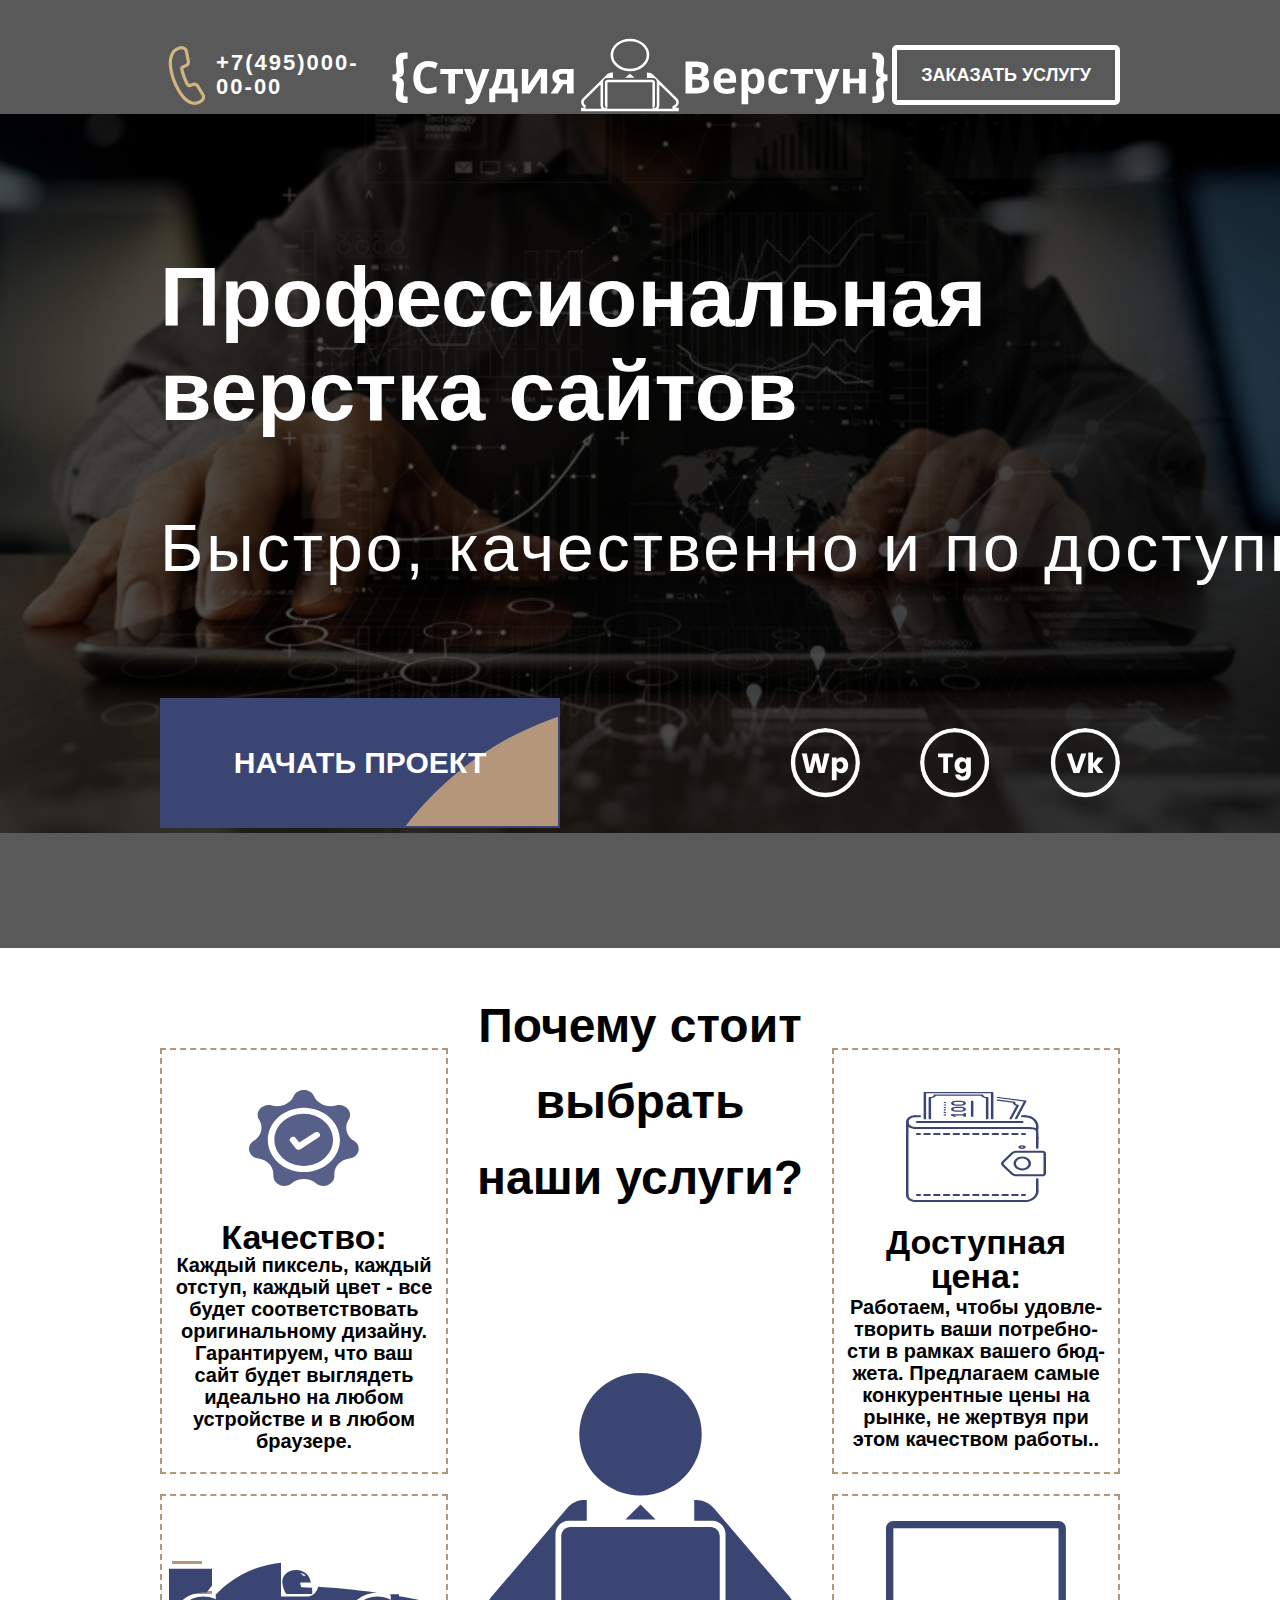
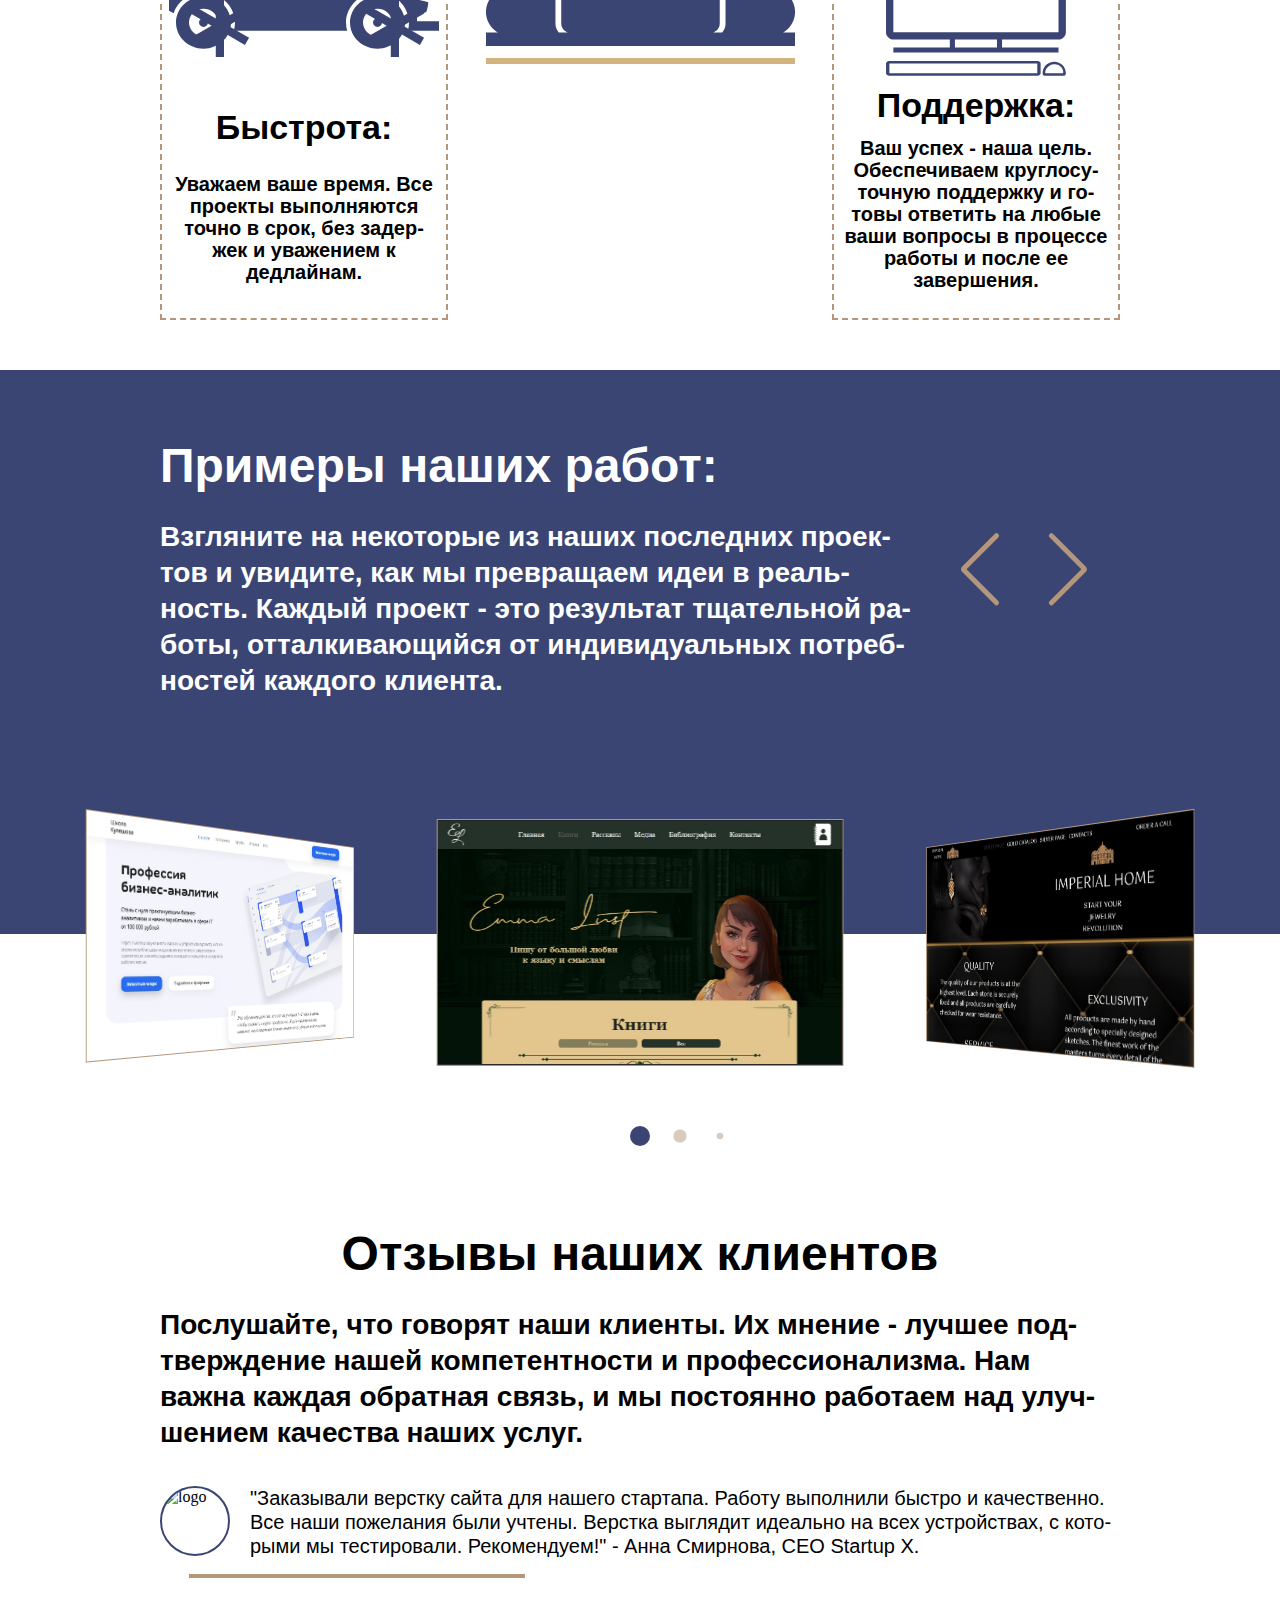
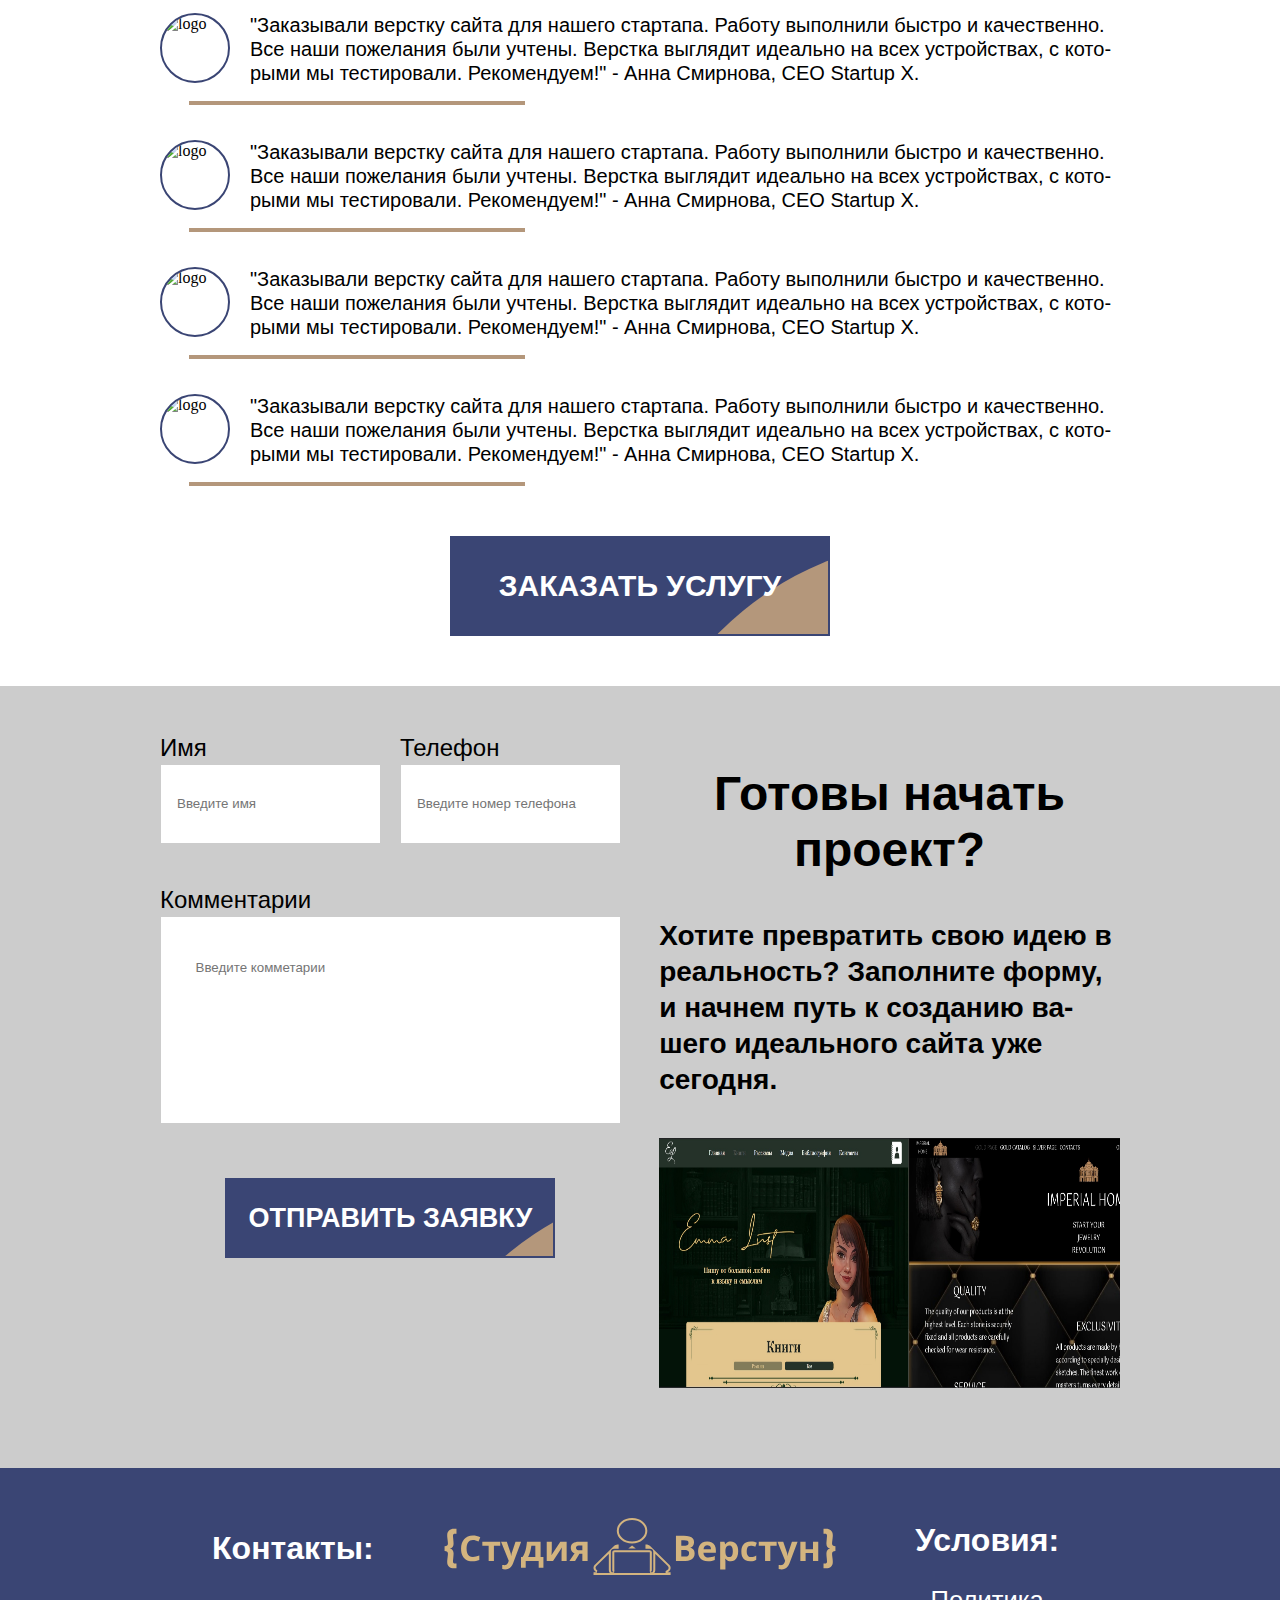
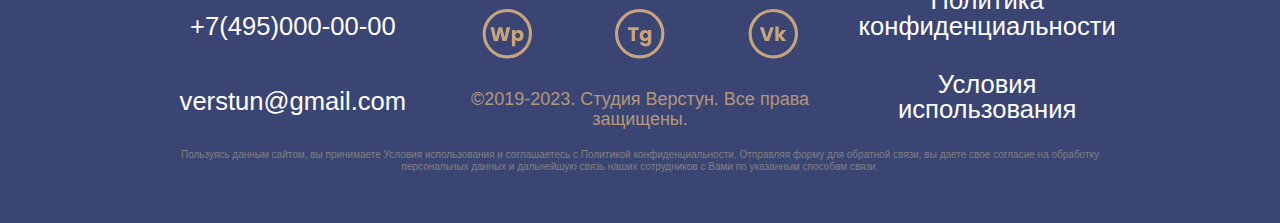
==== index.html @ a3b7d694 "1 block animation" ====
<!DOCTYPE html>
<html lang="ru">

<head>
    <meta charset="UTF-8">
    <meta http-equiv="X-UA-Compatible" content="IE=edge">
    <meta name="viewport" content="width=device-width, initial-scale=1.0">
    <!--'Style'-->
    <link rel="stylesheet" href="css/swiper-bundle.min.css" />
    <link rel="stylesheet" href="css/0-style-index.css">
    <!--'Libs'-->
    <script src="libs/jquery-3.6.0.min.js"></script>
    <script src="libs/jquery.maskedinput.min.js"></script>

    <!---------------------->

    <!--'Favicon'-->
    <link type="image/x-icon" href="img/favico.svg" rel="icon">
    <!--'Title'-->
    <title>Студия Верстун</title>

</head>

<body>
    <h1>Студия Верстун. Вестка сайтов.</h1>
    <!-----------'header'---------------->
    <header class="header ">
    <div class="header__container">

        <!--'Телефон'-->
        <div class="header__phone-container">
            <img class="header__phone-img" src="img/phone.svg" alt="phone">
            <div class="header__phone">+7(495)000-00-00</div>
        </div>
        <!--'ЛОГОТИП'-->
        <div class="header__logo"><img src="img/logo-stud-white.svg" alt="Студия Верстун"></div>
        <!--'КНОПКА заказать услугу'-->
        <div class="header__btn ">
            <div class=" wave-btn ">
                <span class="wave-btn__text">Заказать услугу</span>
                <span class="wave-btn__waves"></span>
            </div>
        </div>
    </div>
</header>
    <main>

        <!--'1 БЛОК'-->
        <section class="service-block">
  <div class="service-block__container">
    <h2 class="service-block__title">Профессиональная верстка сайтов</h2>
    <h3 class="service-block__subtitle">Быстро, качественно и по доступной цене.</h3>
    <div class="service-block__btn-group">
      <button class="service-block__btn" id="service-block__btn">
        <div class=" wave-btn ">
          <span class="wave-btn__text">Начать проект</span>
          <span class="wave-btn__waves"></span>
        </div>
      </button>
      <div class="service-block__social-group">
        <a href="#" class="service-block__link service-block__wp"></a>
        <a href="#" class="service-block__link service-block__tg"></a>
        <a href="#" class="service-block__link service-block__vk"></a>
      </div>
    </div>
  </div>
</section>

        <!--'2 БЛОК'-->
        <section class="advantages-block">
  <div class="advantages-block__container">
    <h3 class="advantages-block__title">Почему стоит выбрать наши услуги?</h3>
    <div class="advantages-block__people-img">
      <img src="img/man-pc-blue.svg" alt="people">
    </div>
    <!--'1card'-->
    <div class="advantages-block__card card-advantages card-advantages-1">
      <div class="card-advantages__img">
        <img class="quality" src="img/quality.svg" alt="quality">
      </div>
      <h4 class="card-advantages__title">Качество:</h4>
      <p class="card-advantages__text">Каждый пиксель, каждый отступ, каждый цвет - все будет соответствовать
        оригинальному дизайну. Гарантируем, что ваш сайт будет выглядеть идеально на любом устройстве и в любом
        браузере.</p>
    </div>
    <!--''-->

    <!--'2card'-->
    <div class="advantages-block__card card-advantages card-advantages-2">
      <div class="card-advantages__img"><img class="wallet" src="img/wallet.svg" alt="Деньги">
        <img class="money" src="img/money.svg" alt="money">

      </div>
      <h4 class="card-advantages__title">Доступная цена:</h4>
      <p class="card-advantages__text">Работаем, чтобы удовлетворить ваши потребности в рамках вашего бюджета.
        Предлагаем самые конкурентные цены на рынке, не жертвуя при этом качеством работы..</p>
    </div>
    <!--''-->

    <!--'3card'-->
    <div class="advantages-block__card card-advantages card-advantages-3">
      <div class="card-advantages__img">
        <div class="wheel wheel-1">∗</div>
        <div class="wheel wheel-2">∗</div>
        <div class="line-fast line-fast-1"></div>
        <div class="line-fast line-fast-2"></div>
        <img class="fast" src="img/speed.svg" alt="fast">
      </div>
      <h4 class="card-advantages__title">Быстрота:</h4>
      <p class="card-advantages__text">Уважаем ваше время. Все проекты выполняются точно в срок, без задержек и
        уважением к дедлайнам.
      </p>
    </div>
    <!--''-->

    <!--'4card'-->
    <div class="advantages-block__card card-advantages card-advantages-4">
      <div class="card-advantages__img ">
        <div class="disp"></div>
        <img class="computer" src="img/computer.svg" alt="computer">
      </div>
      <h4 class="card-advantages__title">Поддержка:</h4>
      <p class="card-advantages__text">Ваш успех - наша цель. Обеспечиваем круглосуточную поддержку и готовы ответить на
        любые ваши вопросы в процессе работы и после ее завершения.</p>
    </div>
    <!--''-->
  </div>
</section>

        <!--'3 БЛОК'-->
        <section class="work-block">
  <div class="work-block__head">
    <div class="work-block__content-text">
      <h2 class="work-block__title">Примеры наших работ:</h2>
      <p class="work-block__text">Взгляните на некоторые из наших последних проектов и увидите, как мы превращаем идеи в
        реальность. Каждый проект - это результат тщательной работы, отталкивающийся от индивидуальных потребностей
        каждого клиента.</p>
    </div>
    <!--'Стрелки для галереи'-->
    <div class="work-block__nav ">
      <div class="work-block__arrow swiper-button-prev"></div>
      <div class="work-block__arrow swiper-button-next"></div>
    </div>
  </div>
  <div class="work-block__row swiper-container">
    <div class="work-block__wrapper swiper-wrapper">
      <!--'Галерея'-->
      <a href="#" class="work-block__photo swiper-slide" id="work-block__photo-1" target="_blank">
        <img src="img/1.jpg" alt="photo-1">
      </a>
      <a href="#" class="work-block__photo swiper-slide" id="work-block__photo-2" target="_blank">
        <img src="img/2.jpg" alt="photo-2">
      </a>
      <a href="#" class="work-block__photo swiper-slide" id="work-block__photo-3" target="_blank">
        <img src="img/3.jpg" alt="photo-3">
      </a>
    </div>

    <!--'пагинация'-->
    <div class="swiper-pagination"></div>
</section>

        <!--'4 БЛОК'-->
        <section class="reviews-block">
  <div class="reviews-block__container">
    <h3 class="reviews-block__title">Отзывы наших клиентов</h3>
    <h4 class="reviews-block__subtitle">Послушайте, что говорят наши клиенты. Их мнение - лучшее подтверждение нашей
      компетентности и профессионализма. Нам важна каждая обратная связь, и мы постоянно работаем над улучшением
      качества наших услуг.</h4>
    <!--'review-1'-->
    <div class="reviews-block__review review">
      <div class="review__img">
        <img src="#" alt="logo">
      </div>
      <p class="review__text">"Заказывали верстку сайта для нашего стартапа. Работу выполнили быстро и качественно. Все
        наши пожелания были учтены. Верстка выглядит идеально на всех устройствах, с которыми мы тестировали.
        Рекомендуем!" - Анна Смирнова, CEO Startup X.
      </p>
    </div>
    <!--''-->
    <!--'review-2'-->
    <div class="reviews-block__review review">
      <div class="review__img">
        <img src="#" alt="logo">
      </div>
      <p class="review__text">"Заказывали верстку сайта для нашего стартапа. Работу выполнили быстро и качественно. Все
        наши пожелания были учтены. Верстка выглядит идеально на всех устройствах, с которыми мы тестировали.
        Рекомендуем!" - Анна Смирнова, CEO Startup X.
      </p>
    </div>
    <!--''-->
    <!--'review-3'-->
    <div class="reviews-block__review review">
      <div class="review__img">
        <img src="#" alt="logo">
      </div>
      <p class="review__text">"Заказывали верстку сайта для нашего стартапа. Работу выполнили быстро и качественно. Все
        наши пожелания были учтены. Верстка выглядит идеально на всех устройствах, с которыми мы тестировали.
        Рекомендуем!" - Анна Смирнова, CEO Startup X.
      </p>
    </div>
    <!--''-->
    <!--'review-4'-->
    <div class="reviews-block__review review">
      <div class="review__img">
        <img src="#" alt="logo">
      </div>
      <p class="review__text">"Заказывали верстку сайта для нашего стартапа. Работу выполнили быстро и качественно. Все
        наши пожелания были учтены. Верстка выглядит идеально на всех устройствах, с которыми мы тестировали.
        Рекомендуем!" - Анна Смирнова, CEO Startup X.
      </p>
    </div>
    <!--''-->
    <!--'review-5'-->
    <div class="reviews-block__review review">
      <div class="review__img">
        <img src="#" alt="logo">
      </div>
      <p class="review__text">"Заказывали верстку сайта для нашего стартапа. Работу выполнили быстро и качественно. Все
        наши пожелания были учтены. Верстка выглядит идеально на всех устройствах, с которыми мы тестировали.
        Рекомендуем!" - Анна Смирнова, CEO Startup X.
      </p>
    </div>
    <!--''-->
    <button class="reviews-block__btn" id="reviews-block__btn">
      <div class=" wave-btn ">
        <span class="wave-btn__text">Заказать услугу</span>
        <span class="wave-btn__waves"></span>
      </div>
    </button>
  </div>
</section>

        <!--'5 БЛОК'-->
        <section class="form-block">
    <div class="form-block__container">
        <!--'form'-->
        <form class="form-block__form">
            <!--'name'-->
            <label for="name" class="form-block__name">Имя
              <input type="text" placeholder="Введите имя" id="name" required>
              <div class="form-block__massage-err"></div>
          </label>
            <!--'phone'-->
            <label for="phone" class="form-block__phone">Телефон
              <input type="phone" placeholder="Введите номер телефона" id="phone" required>
              <div class="form-block__massage-err"></div>
          </label>
            <!--'comment'-->
            <label for="comment" class="form-block__comment">Комментарии
              <textarea name="comment" id="comment" cols="30" rows="10" placeholder="
     Введите комметарии
      " required></textarea>
              <div class="form-block__massage-err"></div>
          </label>
            <!--'button'-->
            <button class="form-block__btn" type="submit">
              <div class=" wave-btn ">
                  <span class="wave-btn__text">Отправить заявку</span>
                  <span class="wave-btn__waves"></span>
              </div>
          </button>
        </form>
        <!--'text'-->
        <div class="form-block__text-block">
            <h2 class="form-block__title">Готовы начать проект?</h2>
            <h3 class="form-block__subtitle">Хотите превратить свою идею в реальность? Заполните форму, и начнем путь к созданию вашего идеального сайта уже сегодня.</h3>
            <div class="form-block__string">
                <div class="form-block__marquee" id="marquee">
                    <img src="img/partner/1.jpg" alt="" />
                    <img src="img/partner/2.jpg" alt="" />
                    <img src="img/partner/3.jpg" alt="" />
                    <img src="img/partner/4.jpg" alt="" />
                    <img src="img/partner/5.jpg" alt="" />
                    <img src="img/partner/6.jpg" alt="" />
                </div>
            </div>
        </div>
    </div>
</section>
    </main>
    <!-----------'footer'---------------->
    <footer class="footer">
    <div class="footer__container">
        <div class="footer__contacts">
            <h4 class="footer__title">Контакты:</h4>
            <p class="footer__phone">+7(495)000-00-00</p>
            <p class="footer__email">verstun@gmail.com</p>
        </div>
        <div class="footer__social-block">
            <div class="footer__logo"><img src="img/logo-stud-gold.svg" alt="Студия Верстун"></div>
            <div class="footer__social">
                <a href="#" class="footer__link footer__wp"><img src="img/wp1.svg" alt="Wp"></a>
                <a href="#" class="footer__link footer__tg"><img src="img/tg.svg" alt="Tg"></a>
                <a href="#" class="footer__link footer__vk"><img src="img/vk.svg" alt="Vk"></a>
            </div>
            <p class="footer__copyright">©2019-2023. Студия Верстун. Все права защищены.</p>
        </div>
        <div class="footer__info">
            <h4 class="footer__title">Условия:</h4>
            <p class="footer__phone">Политика конфиденциальности</p>
            <p class="footer__email">Условия использования</p>
        </div>
        <p class="footer__agreement">Пользуясь данным сайтом, вы принимаете Условия использования и соглашаетесь с
            Политикой конфиденциальности. Отправляя форму для обратной связи, вы даете свое согласие на обработку
            персональных данных и дальнейшую связь наших сотрудников с Вами
            по указанным способам связи.</p>
    </div>
</footer>

</body>
<!--'Script'-->
<script src="js/index.js"></script>
<script src="js/validation.js"></script>
<!--'SWIPER'-->
<script src="libs/swiper-bundle.min.js"></script>
<script src="js/swiper.js"></script>

</html>
---- css/0-style-index.css ----
@charset "UTF-8";
* {
  padding: 0;
  margin: 0;
  border: 0;
  -webkit-box-sizing: border-box;
  box-sizing: border-box; }

*::after, *::before {
  -webkit-box-sizing: border-box;
  box-sizing: border-box; }

:focus,
:active {
  outline: none; }

body {
  width: 100%;
  height: 100%;
  font-size: 100%;
  position: relative; }

a,
a:hover,
a:visited,
a:active,
a:focus {
  text-decoration: none; }

input,
button,
textarea {
  font-family: inherit; }

button {
  cursor: pointer;
  border: 0;
  padding: 0;
  background-color: none; }

ul li {
  list-style: none; }

/*-----*/
.wave-btn {
  display: -webkit-box;
  display: -ms-flexbox;
  display: flex;
  -webkit-box-pack: center;
  -ms-flex-pack: center;
  justify-content: center;
  -webkit-box-align: center;
  -ms-flex-align: center;
  align-items: center;
  position: relative;
  overflow: hidden;
  -webkit-transition: all 0.8s ease 0s;
  -o-transition: all 0.8s ease 0s;
  transition: all 0.8s ease 0s;
  /*------ТЕКСТ КНОПКИ--------*/
  /*---------ВОЛНЫ-------*/ }
  .wave-btn:hover {
    -webkit-box-shadow: 0 0 40px #b4977b;
    box-shadow: 0 0 40px #b4977b;
    /**/
    -webkit-transition: all 0.8s ease 0.2s;
    -o-transition: all 0.8s ease 0.2s;
    transition: all 0.8s ease 0.2s; }
  .wave-btn__text {
    position: relative;
    z-index: 1;
    text-align: center;
    /**/
    -webkit-transition: all 5s ease 0s;
    -o-transition: all 5s ease 0s;
    transition: all 5s ease 0s; }
  .wave-btn__waves {
    position: absolute;
    left: 18%;
    top: 0;
    /**/
    -webkit-transition: all 6s ease 0s;
    -o-transition: all 6s ease 0s;
    transition: all 6s ease 0s; }
    .wave-btn__waves:after, .wave-btn__waves::before {
      content: '';
      position: absolute;
      top: 0;
      width: 260%;
      height: 260%;
      /**/ }
    .wave-btn__waves:after {
      left: 38%;
      border-radius: 44%;
      /**/ }
    .wave-btn__waves::before {
      left: 62%;
      border-radius: 42%;
      /**/ }

.wave-btn:hover .wave-btn__waves {
  top: -300px; }

/*----keyframes HEADER btn-----*/
@-webkit-keyframes wavesHeader {
  0% {
    -webkit-transform: translate3d(-50%, 13%, 0) rotate(0deg) scale(1);
    transform: translate3d(-50%, 13%, 0) rotate(0deg) scale(1); }
  100% {
    -webkit-transform: translate3d(-50%, 13%, 0) rotate(360deg) scale(1);
    transform: translate3d(-50%, 13%, 0) rotate(360deg) scale(1); } }
@keyframes wavesHeader {
  0% {
    -webkit-transform: translate3d(-50%, 13%, 0) rotate(0deg) scale(1);
    transform: translate3d(-50%, 13%, 0) rotate(0deg) scale(1); }
  100% {
    -webkit-transform: translate3d(-50%, 13%, 0) rotate(360deg) scale(1);
    transform: translate3d(-50%, 13%, 0) rotate(360deg) scale(1); } }

@-webkit-keyframes waves {
  0% {
    -webkit-transform: translate3d(-50%, 23%, 0) rotate(0deg) scale(1);
    transform: translate3d(-50%, 23%, 0) rotate(0deg) scale(1); }
  100% {
    -webkit-transform: translate3d(-50%, 23%, 0) rotate(360deg) scale(1);
    transform: translate3d(-50%, 23%, 0) rotate(360deg) scale(1); } }

@keyframes waves {
  0% {
    -webkit-transform: translate3d(-50%, 23%, 0) rotate(0deg) scale(1);
    transform: translate3d(-50%, 23%, 0) rotate(0deg) scale(1); }
  100% {
    -webkit-transform: translate3d(-50%, 23%, 0) rotate(360deg) scale(1);
    transform: translate3d(-50%, 23%, 0) rotate(360deg) scale(1); } }

/*-----общие-стили----*/
h1 {
  position: absolute;
  z-index: -100;
  opacity: 0; }

/*-----ИМПОРТИРУЕМЫЕ-СТИЛИ----*/
/*-----HEADER---*/
.header {
  position: absolute;
  top: 0;
  left: 0;
  z-index: 20;
  width: 100%;
  height: -webkit-max-content;
  height: -moz-max-content;
  height: max-content;
  padding: 30px 0px;
  display: -webkit-box;
  display: -ms-flexbox;
  display: flex;
  -webkit-box-pack: center;
  -ms-flex-pack: center;
  justify-content: center;
  -webkit-box-align: center;
  -ms-flex-align: center;
  align-items: center;
  /*---*/
  /*----КНОПКА---*/ }
  .header__container {
    width: 75%;
    height: -webkit-max-content;
    height: -moz-max-content;
    height: max-content;
    display: -webkit-box;
    display: -ms-flexbox;
    display: flex;
    -webkit-box-pack: justify;
    -ms-flex-pack: justify;
    justify-content: space-between;
    -webkit-box-align: center;
    -ms-flex-align: center;
    align-items: center; }
  .header__phone-container {
    width: 280px;
    height: 60px;
    display: -webkit-box;
    display: -ms-flexbox;
    display: flex;
    -webkit-box-pack: justify;
    -ms-flex-pack: justify;
    justify-content: space-between;
    -webkit-box-align: center;
    -ms-flex-align: center;
    align-items: center; }
  .header__phone-img {
    width: auto;
    height: 100%; }
  .header__phone {
    font-size: 22px;
    font-weight: 700;
    line-height: 24px;
    font-style: normal;
    font-family: "Open Sans", sans-serif;
    color: white;
    letter-spacing: 2px; }
  .header__logo {
    width: 620px;
    height: 90px;
    max-height: -webkit-max-content;
    max-height: -moz-max-content;
    max-height: max-content; }
    .header__logo img {
      width: 100%;
      height: 100%; }
  .header__btn {
    width: 280px;
    height: 60px; }
    .header__btn .wave-btn {
      width: 100%;
      height: 100%;
      border: 5px solid white;
      border-radius: 5px;
      /*------ТЕКСТ КНОПКИ--------*/
      /*---------ВОЛНЫ-------*/ }
      .header__btn .wave-btn:hover {
        border: 5px solid #b4977b; }
      .header__btn .wave-btn:hover .wave-btn__text {
        color: black; }
      .header__btn .wave-btn__text {
        font-size: 18px;
        font-weight: 700;
        line-height: 20px;
        font-style: normal;
        font-family: "Open Sans", sans-serif;
        color: white;
        text-transform: uppercase; }
      .header__btn .wave-btn__waves {
        width: 280px;
        height: 280px;
        -webkit-transition: all 8s ease 0s;
        -o-transition: all 8s ease 0s;
        transition: all 8s ease 0s; }
        .header__btn .wave-btn__waves:after {
          background-color: white;
          -webkit-animation: wavesHeader 4s infinite linear;
          animation: wavesHeader 4s infinite linear; }
        .header__btn .wave-btn__waves::before {
          background-color: rgba(255, 255, 255, 0.6);
          -webkit-animation: wavesHeader 6s infinite linear;
          animation: wavesHeader 6s infinite linear; }

/*------1-БЛОК----*/
.service-block {
  position: relative;
  width: 100%;
  height: -webkit-max-content;
  height: -moz-max-content;
  height: max-content;
  display: -webkit-box;
  display: -ms-flexbox;
  display: flex;
  -webkit-box-orient: vertical;
  -webkit-box-direction: normal;
  -ms-flex-direction: column;
  flex-direction: column;
  -webkit-box-align: center;
  -ms-flex-align: center;
  align-items: center;
  background-size: 100% auto;
  background-position: center;
  background-repeat: no-repeat;
  background-image: url("../img/bg.jpg");
  /*--контейнер с контентом--*/
  /*--заголовок--*/
  /*--подзаголовок--*/
  /* The typing effect */
  /* The typewriter cursor effect */
  /*----КНОПКА---*/ }
  .service-block::before {
    content: '';
    width: 100%;
    height: 100%;
    position: absolute;
    top: 0;
    left: 0;
    background-color: rgba(0, 0, 0, 0.65); }
  .service-block__container {
    position: relative;
    z-index: 5;
    width: 75%;
    height: -webkit-max-content;
    height: -moz-max-content;
    height: max-content;
    padding: 200px 0 120px;
    color: white; }
  .service-block__title {
    margin-top: 50px;
    font-size: 84px;
    font-weight: 900;
    line-height: 94px;
    font-style: normal;
    font-family: "Open Sans", sans-serif; }
  .service-block__subtitle {
    width: -webkit-max-content;
    width: -moz-max-content;
    width: max-content;
    max-width: -webkit-max-content;
    max-width: -moz-max-content;
    max-width: max-content;
    margin: 70px 0px 110px;
    font-size: 66px;
    font-weight: 500;
    line-height: 80px;
    font-style: normal;
    font-family: "Open Sans", sans-serif;
    letter-spacing: 3px;
    overflow: hidden;
    border-right: 4px solid #b4977b;
    white-space: nowrap;
    -webkit-animation: typing 15s steps(30, end) infinite, blink-caret 1.2s step-end infinite;
    animation: typing 15s steps(30, end) infinite, blink-caret 1.2s step-end infinite; }

@-webkit-keyframes typing {
  0% {
    width: 0; }
  20% {
    width: 100%; }
  100% {
    width: 100%; } }

@keyframes typing {
  0% {
    width: 0; }
  20% {
    width: 100%; }
  100% {
    width: 100%; } }

@-webkit-keyframes blink-caret {
  from,
  to {
    border-color: transparent; }
  50% {
    border-color: #b4977b; } }

@keyframes blink-caret {
  from,
  to {
    border-color: transparent; }
  50% {
    border-color: #b4977b; } }
  .service-block__btn-group {
    display: -webkit-box;
    display: -ms-flexbox;
    display: flex;
    -webkit-box-pack: justify;
    -ms-flex-pack: justify;
    justify-content: space-between;
    -webkit-box-align: center;
    -ms-flex-align: center;
    align-items: center; }
  .service-block__btn {
    width: 400px;
    height: 130px;
    background-color: #3a4574;
    border: 2px solid #3a4574; }
    .service-block__btn .wave-btn {
      width: 100%;
      height: 100%;
      /*------ТЕКСТ КНОПКИ--------*/
      /*---------ВОЛНЫ-------*/ }
      .service-block__btn .wave-btn:hover {
        -webkit-box-shadow: 0 0 10px 1px #b4977b;
        box-shadow: 0 0 10px 1px #b4977b; }
      .service-block__btn .wave-btn:hover .wave-btn__text {
        color: #3a4574;
        text-shadow: 0 -1px 0 white, 0 -1px 0 white, 0 1px 0 white, 0 1px 0 white, -1px 0 0 white, 1px 0 0 white, -1px 0 0 white, 1px 0 0 white, -1px -1px 0 white, 1px -1px 0 white, -1px 1px 0 white, 1px 1px 0 white; }
      .service-block__btn .wave-btn__text {
        font-size: 30px;
        font-weight: 700;
        line-height: 30px;
        font-style: normal;
        font-family: "Open Sans", sans-serif;
        color: white;
        text-transform: uppercase; }
      .service-block__btn .wave-btn__waves {
        width: 280px;
        height: 280px;
        /**/
        -webkit-transition: all 4.3s ease 0s;
        -o-transition: all 4.3s ease 0s;
        transition: all 4.3s ease 0s; }
        .service-block__btn .wave-btn__waves:after {
          background-color: #b4977b;
          -webkit-animation: waves 4s infinite linear;
          animation: waves 4s infinite linear; }
        .service-block__btn .wave-btn__waves::before {
          background-color: rgba(211, 180, 127, 0.566);
          -webkit-animation: waves 6s infinite linear;
          animation: waves 6s infinite linear; }
  .service-block__social-group {
    display: -webkit-box;
    display: -ms-flexbox;
    display: flex;
    gap: 60px; }
  .service-block__link {
    background-size: 100% 100%;
    background-position: center;
    background-repeat: no-repeat;
    width: 70px;
    height: 70px;
    border-radius: 50%;
    color: white; }
    .service-block__link:hover {
      -webkit-box-shadow: 0 0 15px 5px rgba(211, 180, 127, 0.566);
      box-shadow: 0 0 15px 5px rgba(211, 180, 127, 0.566);
      background-color: rgba(211, 180, 127, 0.566); }
  .service-block__wp {
    background-image: url("../img/wp1.svg"); }
  .service-block__tg {
    background-image: url("../img/tg.svg"); }
  .service-block__vk {
    background-image: url("../img/vk.svg"); }

/*------2-БЛОК----*/
.advantages-block {
  width: 100%;
  /*--заголовок*/
  /*--изображение--*/
  /*--карточки--*/ }
  .advantages-block__container {
    position: relative;
    width: 75%;
    height: -webkit-max-content;
    height: -moz-max-content;
    height: max-content;
    margin: auto;
    padding: 100px 0 50px;
    display: -ms-grid;
    display: grid;
    grid-template-areas: 'card-1 img card-2' 'card-3 img card-4';
    -ms-grid-columns: 30% 1fr 30%;
    grid-template-columns: 30% 1fr 30%;
    -ms-grid-rows: 1fr 20px 1fr;
    grid-template-rows: repeat(2, 1fr);
    row-gap: 20px; }
  .advantages-block__title {
    width: 36%;
    position: absolute;
    top: 40px;
    left: 50%;
    margin-left: -18%;
    text-align: center;
    font-size: 48px;
    font-weight: 900;
    line-height: 76px;
    font-style: normal;
    font-family: "Open Sans", sans-serif; }
  .advantages-block__people-img {
    -ms-grid-row: 1;
    -ms-grid-row-span: 3;
    -ms-grid-column: 2;
    grid-area: img;
    display: -ms-grid;
    display: grid;
    -webkit-box-pack: center;
    -ms-flex-pack: center;
    justify-content: center;
    -ms-flex-line-pack: center;
    align-content: center;
    margin-top: 50px; }
  .advantages-block__card {
    width: 100%;
    height: 100%;
    min-height: 350px;
    border: 2px dashed #b4977b; }

/*---КАРТОЧКИ ПРИЕМУЩЕСТВ--*/
.card-advantages {
  display: -ms-grid;
  display: grid;
  -webkit-box-pack: center;
  -ms-flex-pack: center;
  justify-content: center;
  -ms-flex-line-pack: distribute;
  align-content: space-around;
  padding: 20px 10px;
  overflow: hidden;
  -webkit-transition: all 3s ease 0s;
  -o-transition: all 3s ease 0s;
  transition: all 3s ease 0s; }
  .card-advantages__img {
    width: 100%;
    height: 150px;
    position: relative;
    display: -ms-grid;
    display: grid;
    -webkit-box-pack: center;
    -ms-flex-pack: center;
    justify-content: center;
    -ms-flex-line-pack: center;
    align-content: center; }
  .card-advantages__title {
    text-align: center;
    font-size: 34px;
    font-weight: 700;
    line-height: 34px;
    font-style: normal;
    font-family: "Open Sans", sans-serif; }
  .card-advantages__text {
    text-align: center;
    font-size: 20px;
    font-weight: 700;
    line-height: 22px;
    font-style: normal;
    font-family: "Open Sans", sans-serif;
    -webkit-hyphens: auto;
    -ms-hyphens: auto;
    hyphens: auto; }

.card-advantages-1 {
  -ms-grid-row: 1;
  -ms-grid-column: 1;
  grid-area: card-1; }

.card-advantages-2 {
  -ms-grid-row: 1;
  -ms-grid-column: 3;
  grid-area: card-2; }

.card-advantages-3 {
  -ms-grid-row: 3;
  -ms-grid-column: 1;
  grid-area: card-3; }

.card-advantages-4 {
  -ms-grid-row: 3;
  -ms-grid-column: 3;
  grid-area: card-4; }

/*----Изображения в карточках--*/
.quality {
  position: absolute;
  left: 50%;
  top: 20px;
  width: 110px;
  margin-left: -55px;
  -webkit-animation-duration: 5s;
  animation-duration: 5s;
  -webkit-animation-name: quality;
  animation-name: quality;
  -webkit-animation-iteration-count: infinite;
  animation-iteration-count: infinite; }

@-webkit-keyframes quality {
  0% {
    width: 150px;
    top: -150%;
    left: -150%;
    opacity: 0.3; }
  40% {
    width: 130px;
    top: 50px;
    left: 30%;
    opacity: 0.3; }
  60% {
    width: 140px;
    margin-left: -70px;
    left: 50%;
    top: 10px;
    opacity: 0.3; }
  100% {
    width: 110px;
    left: 50%;
    top: 20px;
    margin-left: -55px;
    opacity: 1; } }

@keyframes quality {
  0% {
    width: 150px;
    top: -150%;
    left: -150%;
    opacity: 0.3; }
  40% {
    width: 130px;
    top: 50px;
    left: 30%;
    opacity: 0.3; }
  60% {
    width: 140px;
    margin-left: -70px;
    left: 50%;
    top: 10px;
    opacity: 0.3; }
  100% {
    width: 110px;
    left: 50%;
    top: 20px;
    margin-left: -55px;
    opacity: 1; } }

.money {
  position: absolute;
  z-index: 1;
  width: 70px;
  height: auto;
  left: 50%;
  top: -100px;
  margin-left: -50px;
  -webkit-animation-duration: 3s;
  animation-duration: 3s;
  -webkit-animation-name: money;
  animation-name: money;
  -webkit-animation-iteration-count: infinite;
  animation-iteration-count: infinite; }

.wallet {
  position: relative;
  z-index: 5;
  height: 110px;
  background-color: white; }

@-webkit-keyframes money {
  0% {
    top: -100px;
    opacity: 0; }
  1% {
    top: -100px;
    opacity: 1; }
  99% {
    top: 80px;
    opacity: 1; }
  100% {
    top: 80px;
    opacity: 0; } }

@keyframes money {
  0% {
    top: -100px;
    opacity: 0; }
  1% {
    top: -100px;
    opacity: 1; }
  99% {
    top: 80px;
    opacity: 1; }
  100% {
    top: 80px;
    opacity: 0; } }

.fast {
  position: absolute;
  width: 270px;
  height: 90px;
  left: 50%;
  top: 50%;
  margin: -45px 0px 0px -135px; }

.wheel {
  height: 40px;
  font-size: 100px;
  display: -ms-grid;
  display: grid;
  -webkit-box-pack: center;
  -ms-flex-pack: center;
  justify-content: center;
  -ms-flex-line-pack: center;
  align-content: center;
  color: #3a4574;
  position: absolute;
  bottom: 37.8px;
  left: 50%;
  -webkit-animation: wheel 0.4s infinite linear;
  animation: wheel 0.4s infinite linear; }

.wheel-1 {
  margin-left: -126.3px; }

.wheel-2 {
  margin-left: 48.5px; }

@-webkit-keyframes wheel {
  0% {
    -webkit-transform: rotateZ(0deg);
    transform: rotateZ(0deg); }
  100% {
    -webkit-transform: rotateZ(360deg);
    transform: rotateZ(360deg); } }

@keyframes wheel {
  0% {
    -webkit-transform: rotateZ(0deg);
    transform: rotateZ(0deg); }
  100% {
    -webkit-transform: rotateZ(360deg);
    transform: rotateZ(360deg); } }

.line-fast {
  position: absolute;
  height: 3px;
  background-color: #b4977b; }

.line-fast-1 {
  width: 30px;
  top: 30px;
  -webkit-animation: lineFast 1.2s infinite linear;
  animation: lineFast 1.2s infinite linear; }

.line-fast-2 {
  top: 60px;
  width: 40px;
  -webkit-animation: lineFast 1.5s infinite linear;
  animation: lineFast 1.5s infinite linear; }

@-webkit-keyframes lineFast {
  0% {
    left: 150%; }
  100% {
    left: -150%; } }

@keyframes lineFast {
  0% {
    left: 150%; }
  100% {
    left: -150%; } }

.computer {
  position: relative;
  width: 180px;
  height: auto; }

.disp {
  content: '';
  z-index: 10;
  position: absolute;
  top: 6px;
  left: 50%;
  margin-left: -80px;
  width: 160px;
  height: 100px;
  background-color: white;
  -webkit-animation-duration: 6s;
  animation-duration: 6s;
  -webkit-animation-name: pc;
  animation-name: pc;
  -webkit-animation-iteration-count: infinite;
  animation-iteration-count: infinite; }

@-webkit-keyframes pc {
  0% {
    top: 6px;
    height: 100px; }
  100% {
    top: 106px;
    height: 0px; } }

@keyframes pc {
  0% {
    top: 6px;
    height: 100px; }
  100% {
    top: 106px;
    height: 0px; } }

/*------3-БЛОК----*/
.work-block {
  width: 100%;
  height: -webkit-max-content;
  height: -moz-max-content;
  height: max-content;
  z-index: 30;
  display: -webkit-box;
  display: -ms-flexbox;
  display: flex;
  -webkit-box-orient: vertical;
  -webkit-box-direction: normal;
  -ms-flex-direction: column;
  flex-direction: column;
  -webkit-box-align: center;
  -ms-flex-align: center;
  align-items: center;
  position: relative;
  padding-top: 68px;
  /*--заголовок и текст--*/
  /*--обертка стрелок глереи--*/
  /*-----стрелки-галереи-----*/
  /*------контейнер-с-галереей------*/
  /*--ПАГИНАЦИЯ--*/ }
  .work-block::before {
    content: '';
    position: absolute;
    z-index: -1;
    top: 0;
    left: 0;
    width: 100%;
    height: 70%;
    background-color: #3a4574; }
  .work-block__head {
    width: 75%;
    height: -webkit-max-content;
    height: -moz-max-content;
    height: max-content;
    display: -webkit-box;
    display: -ms-flexbox;
    display: flex;
    -webkit-box-pack: center;
    -ms-flex-pack: center;
    justify-content: center;
    -webkit-box-align: center;
    -ms-flex-align: center;
    align-items: center;
    position: relative;
    margin: auto; }
  .work-block__content-text {
    width: 80%; }
  .work-block__title {
    font-size: 48px;
    font-weight: 900;
    line-height: 56px;
    font-style: normal;
    font-family: "Open Sans", sans-serif;
    color: white; }
  .work-block__text {
    margin-top: 25px;
    font-size: 28px;
    font-weight: 700;
    line-height: 36px;
    font-style: normal;
    font-family: "Open Sans", sans-serif;
    color: white;
    -webkit-hyphens: auto;
    -ms-hyphens: auto;
    hyphens: auto; }
  .work-block__nav {
    width: 20%;
    height: -webkit-max-content;
    height: -moz-max-content;
    height: max-content;
    display: -webkit-box;
    display: -ms-flexbox;
    display: flex;
    -webkit-box-pack: center;
    -ms-flex-pack: center;
    justify-content: center;
    -webkit-box-align: center;
    -ms-flex-align: center;
    align-items: center;
    gap: 40px; }
  .work-block__arrow {
    position: static !important;
    display: -webkit-box;
    display: -ms-flexbox;
    display: flex;
    -webkit-box-pack: center;
    -ms-flex-pack: center;
    justify-content: center;
    -webkit-box-align: center;
    -ms-flex-align: center;
    align-items: center;
    width: -webkit-max-content;
    width: -moz-max-content;
    width: max-content;
    height: -webkit-max-content !important;
    height: -moz-max-content !important;
    height: max-content !important;
    margin-top: 0 !important;
    -webkit-tap-highlight-color: rgba(0, 0, 0, 0); }
  .work-block .swiper-button-prev::after,
  .work-block .work-block__nav .swiper-button-next::after {
    height: -webkit-max-content !important;
    height: -moz-max-content !important;
    height: max-content !important;
    font-size: 74px;
    color: #b4977b;
    padding: 5px; }
  .work-block .work-block__nav .swiper-button-prev:hover::after,
  .work-block .work-block__nav .swiper-button-next:hover::after {
    text-shadow: 0 -1px 0 white, 0 -1px 0 white, 0 1px 0 white, 0 1px 0 white, -1px 0 0 white, 1px 0 0 white, -1px 0 0 white, 1px 0 0 white, -1px -1px 0 white, 1px -1px 0 white, -1px 1px 0 white, 1px 1px 0 white; }
  .work-block__row {
    width: 100%;
    height: -webkit-max-content;
    height: -moz-max-content;
    height: max-content;
    margin-top: 50px;
    padding-top: 70px;
    display: block;
    z-index: 30;
    position: relative;
    overflow: hidden;
    min-width: 0; }
  .work-block__photo {
    display: -webkit-box;
    display: -ms-flexbox;
    display: flex;
    -webkit-box-pack: center;
    -ms-flex-pack: center;
    justify-content: center;
    -webkit-box-align: center;
    -ms-flex-align: center;
    align-items: center;
    border: 1px solid #b4977b;
    overflow: hidden; }
    .work-block__photo img {
      width: 100%;
      height: 100%; }
  .work-block .swiper-pagination {
    position: static;
    margin: 60px auto 30px;
    -webkit-transform: translateX(0%) !important;
    -ms-transform: translateX(0%) !important;
    transform: translateX(0%) !important;
    display: -webkit-box;
    display: -ms-flexbox;
    display: flex;
    -webkit-box-pack: center;
    -ms-flex-pack: center;
    justify-content: center;
    -webkit-box-align: center;
    -ms-flex-align: center;
    align-items: center; }
    .work-block .swiper-pagination .swiper-pagination-bullet {
      width: 20px;
      height: 20px;
      margin: 0 10px !important;
      line-height: 30px; }

.swiper-pagination-bullet {
  background-color: #b4977b !important;
  opacity: 0.5 !important; }

.swiper-pagination-bullet-active {
  background-color: #3a4574 !important;
  opacity: 1 !important; }

/*------4-БЛОК----*/
.reviews-block {
  width: 100%;
  /*--заголовок*/
  /*----КНОПКА---*/ }
  .reviews-block__container {
    position: relative;
    width: 75%;
    height: -webkit-max-content;
    height: -moz-max-content;
    height: max-content;
    margin: auto;
    padding: 50px 0 50px;
    display: -webkit-box;
    display: -ms-flexbox;
    display: flex;
    -webkit-box-orient: vertical;
    -webkit-box-direction: normal;
    -ms-flex-direction: column;
    flex-direction: column;
    gap: 25px; }
  .reviews-block__title {
    width: 100%;
    text-align: center;
    font-size: 48px;
    font-weight: 900;
    line-height: 56px;
    font-style: normal;
    font-family: "Open Sans", sans-serif; }
  .reviews-block__subtitle {
    font-size: 28px;
    font-weight: 700;
    line-height: 36px;
    font-style: normal;
    font-family: "Open Sans", sans-serif;
    -webkit-hyphens: auto;
    -ms-hyphens: auto;
    hyphens: auto; }
  .reviews-block__review {
    width: 100%;
    height: -webkit-max-content;
    height: -moz-max-content;
    height: max-content;
    display: -ms-grid;
    display: grid;
    grid-auto-flow: column; }
  .reviews-block__btn {
    width: 380px;
    height: 100px;
    margin: 25px auto 0px;
    background-color: #3a4574;
    border: 2px solid #3a4574; }
    .reviews-block__btn .wave-btn {
      width: 100%;
      height: 100%;
      /*------ТЕКСТ КНОПКИ--------*/
      /*---------ВОЛНЫ-------*/ }
      .reviews-block__btn .wave-btn:hover {
        -webkit-box-shadow: 0 0 10px 1px #b4977b;
        box-shadow: 0 0 10px 1px #b4977b; }
      .reviews-block__btn .wave-btn:hover .wave-btn__text {
        color: #3a4574;
        text-shadow: 0 -1px 0 white, 0 -1px 0 white, 0 1px 0 white, 0 1px 0 white, -1px 0 0 white, 1px 0 0 white, -1px 0 0 white, 1px 0 0 white, -1px -1px 0 white, 1px -1px 0 white, -1px 1px 0 white, 1px 1px 0 white; }
      .reviews-block__btn .wave-btn__text {
        font-size: 30px;
        font-weight: 700;
        line-height: 30px;
        font-style: normal;
        font-family: "Open Sans", sans-serif;
        color: white;
        text-transform: uppercase; }
      .reviews-block__btn .wave-btn__waves {
        width: 280px;
        height: 280px;
        /**/
        -webkit-transition: all 4.3s ease 0s;
        -o-transition: all 4.3s ease 0s;
        transition: all 4.3s ease 0s; }
        .reviews-block__btn .wave-btn__waves:after {
          background-color: #b4977b;
          -webkit-animation: waves 4s infinite linear;
          animation: waves 4s infinite linear; }
        .reviews-block__btn .wave-btn__waves::before {
          background-color: rgba(211, 180, 127, 0.566);
          -webkit-animation: waves 6s infinite linear;
          animation: waves 6s infinite linear; }

.review {
  position: relative;
  padding: 10px 0px 20px;
  gap: 20px; }
  .review__img {
    width: 70px;
    height: 70px;
    display: -webkit-box;
    display: -ms-flexbox;
    display: flex;
    -webkit-box-pack: center;
    -ms-flex-pack: center;
    justify-content: center;
    -webkit-box-align: center;
    -ms-flex-align: center;
    align-items: center;
    border: 2px solid #3a4574;
    border-radius: 50%;
    overflow: hidden; }
    .review__img img {
      width: 100%;
      height: 100%; }
  .review__text {
    font-size: 20px;
    font-weight: 500;
    line-height: 24px;
    font-style: normal;
    font-family: "Open Sans", sans-serif;
    -webkit-hyphens: auto;
    -ms-hyphens: auto;
    hyphens: auto; }
  .review::after {
    content: '';
    position: absolute;
    bottom: 0%;
    left: 3%;
    width: 35%;
    height: 4px;
    background-color: #b4977b; }

/*------5-БЛОК----*/
.form-block {
  width: 100%;
  background-color: #cccccc;
  /*----ФОРМА-ОТПРАВКИ-НА СТРАНИЦЕ----*/
  /*----КНОПКА---*/
  /*---ОКНО-СООБЩЕНИЯ-ВАЛИДАЦИИ---*/
  /*----------------------------*/
  /*----ТЕКСТОВЫЙ-БЛОК----*/ }
  .form-block__container {
    position: relative;
    width: 75%;
    height: -webkit-max-content;
    height: -moz-max-content;
    height: max-content;
    margin: auto;
    padding: 50px 0;
    display: -webkit-box;
    display: -ms-flexbox;
    display: flex;
    gap: 4%; }
  .form-block__form {
    width: 48%;
    display: -ms-grid;
    display: grid;
    grid-template-areas: 'name phone' 'comment-form comment-form' 'btn-form btn-form';
    -ms-grid-columns: 1fr 19px 1fr;
    grid-template-columns: repeat(2, 1fr);
    -ms-grid-rows: max-content 10px max-content 10px max-content;
    grid-template-rows: repeat(3, -webkit-max-content);
    grid-template-rows: repeat(3, max-content);
    row-gap: 10px;
    -webkit-column-gap: 19px;
    column-gap: 19px; }
    .form-block__form label {
      font-size: 24px;
      font-weight: 300;
      line-height: 24px;
      font-style: normal;
      font-family: "Open Sans", sans-serif;
      display: -ms-grid;
      display: grid; }
      .form-block__form label input {
        width: 100%;
        height: 80px;
        margin-top: 4px;
        border: 1px solid #cccccc;
        padding: 28px 16px; }
        .form-block__form label input:hover {
          border-color: #b4977b; }
        .form-block__form label input:focus {
          border-color: #3a4574; }
      .form-block__form label textarea {
        width: 100%;
        height: -webkit-max-content;
        height: -moz-max-content;
        height: max-content;
        margin-top: 4px;
        border: 1px solid #cccccc;
        padding: 28px 16px;
        resize: none; }
        .form-block__form label textarea:hover {
          border-color: #b4977b; }
        .form-block__form label textarea:focus {
          border-color: #3a4574; }
  .form-block__btn {
    width: 330px;
    height: 80px;
    margin: 10px auto 0px;
    background-color: #3a4574;
    border: 2px solid #3a4574; }
    .form-block__btn .wave-btn {
      width: 100%;
      height: 100%;
      /*------ТЕКСТ КНОПКИ--------*/
      /*---------ВОЛНЫ-------*/ }
      .form-block__btn .wave-btn:hover {
        -webkit-box-shadow: 0 0 10px 1px #b4977b;
        box-shadow: 0 0 10px 1px #b4977b; }
      .form-block__btn .wave-btn:hover .wave-btn__text {
        color: #3a4574;
        text-shadow: 0 -1px 0 white, 0 -1px 0 white, 0 1px 0 white, 0 1px 0 white, -1px 0 0 white, 1px 0 0 white, -1px 0 0 white, 1px 0 0 white, -1px -1px 0 white, 1px -1px 0 white, -1px 1px 0 white, 1px 1px 0 white; }
      .form-block__btn .wave-btn__text {
        font-size: 27px;
        font-weight: 700;
        line-height: 30px;
        font-style: normal;
        font-family: "Open Sans", sans-serif;
        color: white;
        text-transform: uppercase; }
      .form-block__btn .wave-btn__waves {
        width: 280px;
        height: 280px;
        /**/
        -webkit-transition: all 4.3s ease 0s;
        -o-transition: all 4.3s ease 0s;
        transition: all 4.3s ease 0s; }
        .form-block__btn .wave-btn__waves:after {
          background-color: #b4977b;
          -webkit-animation: waves 4s infinite linear;
          animation: waves 4s infinite linear; }
        .form-block__btn .wave-btn__waves::before {
          background-color: rgba(211, 180, 127, 0.566);
          -webkit-animation: waves 6s infinite linear;
          animation: waves 6s infinite linear; }
  .form-block__massage-err {
    font-size: 20px;
    font-weight: 700;
    line-height: 20px;
    font-style: normal;
    font-family: "Open Sans", sans-serif;
    width: 100%;
    height: 24px;
    margin-top: 10px;
    text-align: center; }
  .form-block__text-block {
    width: 48%;
    display: -ms-grid;
    display: grid;
    padding: 30px 0px;
    gap: 40px;
    -ms-grid-rows: -webkit-max-content -webkit-max-content 250px;
    -ms-grid-rows: max-content max-content 250px;
    grid-template-rows: -webkit-max-content -webkit-max-content 250px;
    grid-template-rows: max-content max-content 250px; }
  .form-block__title {
    text-align: center;
    font-size: 48px;
    font-weight: 900;
    line-height: 56px;
    font-style: normal;
    font-family: "Open Sans", sans-serif; }
  .form-block__subtitle {
    font-size: 28px;
    font-weight: 700;
    line-height: 36px;
    font-style: normal;
    font-family: "Open Sans", sans-serif;
    -webkit-hyphens: auto;
    -ms-hyphens: auto;
    hyphens: auto; }
  .form-block__string {
    width: 100%;
    height: 100%;
    overflow: hidden; }
  .form-block__marquee {
    height: 100%;
    width: -webkit-max-content;
    width: -moz-max-content;
    width: max-content;
    display: -webkit-box;
    display: -ms-flexbox;
    display: flex;
    -webkit-animation: string 6s infinite linear;
    animation: string 6s infinite linear; }
    .form-block__marquee img {
      width: 250px;
      height: 100%; }

@-webkit-keyframes string {
  0% {
    margin-left: 0%; }
  100% {
    margin-left: -75%; } }

@keyframes string {
  0% {
    margin-left: 0%; }
  100% {
    margin-left: -75%; } }

.form-block__name {
  -ms-grid-row: 1;
  -ms-grid-column: 1;
  grid-area: name; }

.form-block__phone {
  -ms-grid-row: 1;
  -ms-grid-column: 3;
  grid-area: phone; }

.form-block__comment {
  -ms-grid-row: 3;
  -ms-grid-column: 1;
  -ms-grid-column-span: 3;
  grid-area: comment-form; }

.form-block__btn {
  -ms-grid-row: 5;
  -ms-grid-column: 1;
  -ms-grid-column-span: 3;
  grid-area: btn-form;
  background-color: #3a4574; }

/*------FOOTER----*/
.footer {
  background-color: #3a4574;
  color: white;
  /*---social-block--*/
  /*--info-block--*/
  /*--agreement--*/ }
  .footer__container {
    position: relative;
    width: 75%;
    height: -webkit-max-content;
    height: -moz-max-content;
    height: max-content;
    margin: auto;
    padding: 50px 0;
    display: -ms-grid;
    display: grid;
    grid-template-areas: 'contact nav info' 'agreement agreement agreement';
    -ms-grid-columns: 1fr 15px 1.5fr 15px 1fr;
    grid-template-columns: 1fr 1.5fr 1fr;
    -ms-grid-rows: max-content 20px max-content;
    grid-template-rows: repeat(2, -webkit-max-content);
    grid-template-rows: repeat(2, max-content);
    -webkit-column-gap: 15px;
    column-gap: 15px;
    row-gap: 20px; }
  .footer__contacts, .footer__info {
    display: -ms-grid;
    display: grid;
    gap: 20px; }
    .footer__contacts p, .footer__info p {
      display: -ms-grid;
      display: grid;
      -ms-flex-line-pack: center;
      align-content: center;
      text-align: center;
      font-size: 160%;
      font-weight: 300;
      line-height: 100%;
      font-style: normal;
      font-family: "Open Sans", sans-serif; }
  .footer__contacts {
    -ms-grid-row: 1;
    -ms-grid-column: 1;
    grid-area: contact; }
  .footer__title {
    display: -ms-grid;
    display: grid;
    -ms-flex-line-pack: center;
    align-content: center;
    text-align: center;
    font-size: 200%;
    font-weight: 700;
    line-height: 100%;
    font-style: normal;
    font-family: "Open Sans", sans-serif; }
  .footer__social-block {
    -ms-grid-row: 1;
    -ms-grid-column: 3;
    grid-area: nav;
    display: -ms-grid;
    display: grid;
    gap: 30px; }
  .footer__logo {
    width: 100%;
    height: -webkit-max-content;
    height: -moz-max-content;
    height: max-content; }
    .footer__logo img {
      width: 100%;
      height: auto; }
  .footer__social {
    display: -webkit-box;
    display: -ms-flexbox;
    display: flex;
    -ms-flex-pack: distribute;
    justify-content: space-around;
    -webkit-box-align: center;
    -ms-flex-align: center;
    align-items: center; }
  .footer__link {
    width: 50px;
    height: 50px;
    border-radius: 50%;
    -webkit-filter: invert(38%) sepia(3.5%) saturate(3125%) hue-rotate(349deg) brightness(110%) contrast(86%);
    filter: invert(38%) sepia(3.5%) saturate(3125%) hue-rotate(349deg) brightness(110%) contrast(86%); }
    .footer__link img {
      width: 100%;
      height: 100%; }
    .footer__link:hover {
      -webkit-filter: unset;
      filter: unset;
      -webkit-box-shadow: 0 0 30px 2px #b4977b, 0 0 15px 2px #b4977b inset;
      box-shadow: 0 0 30px 2px #b4977b, 0 0 15px 2px #b4977b inset; }
  .footer__copyright {
    font-size: 18px;
    font-weight: 500;
    line-height: 20px;
    font-style: normal;
    font-family: "Open Sans", sans-serif;
    text-align: center;
    color: #b4977b; }
  .footer__info {
    -ms-grid-row: 1;
    -ms-grid-column: 5;
    grid-area: info; }
  .footer__agreement {
    -ms-grid-row: 3;
    -ms-grid-column: 1;
    -ms-grid-column-span: 5;
    grid-area: agreement;
    font-size: 10px;
    font-weight: 200;
    line-height: 12px;
    font-style: normal;
    font-family: "Open Sans", sans-serif;
    color: gray;
    text-align: center; }
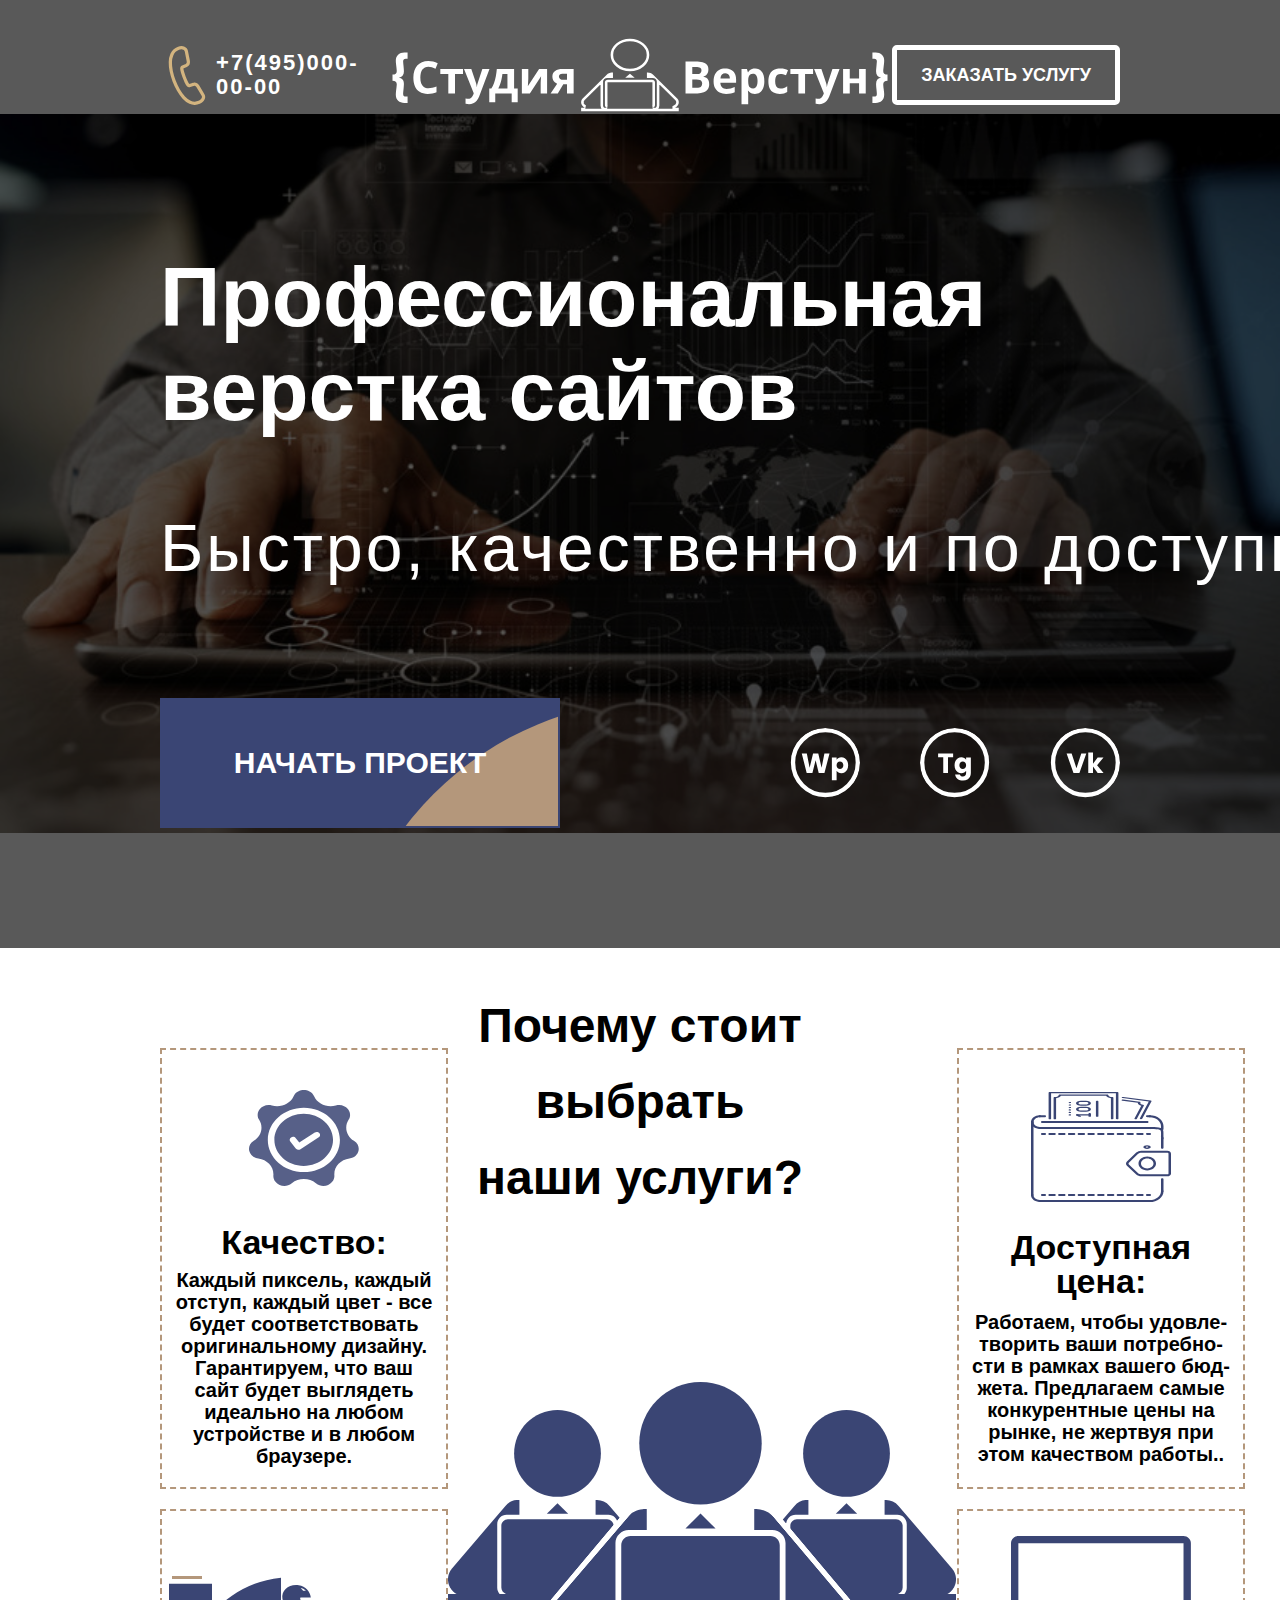
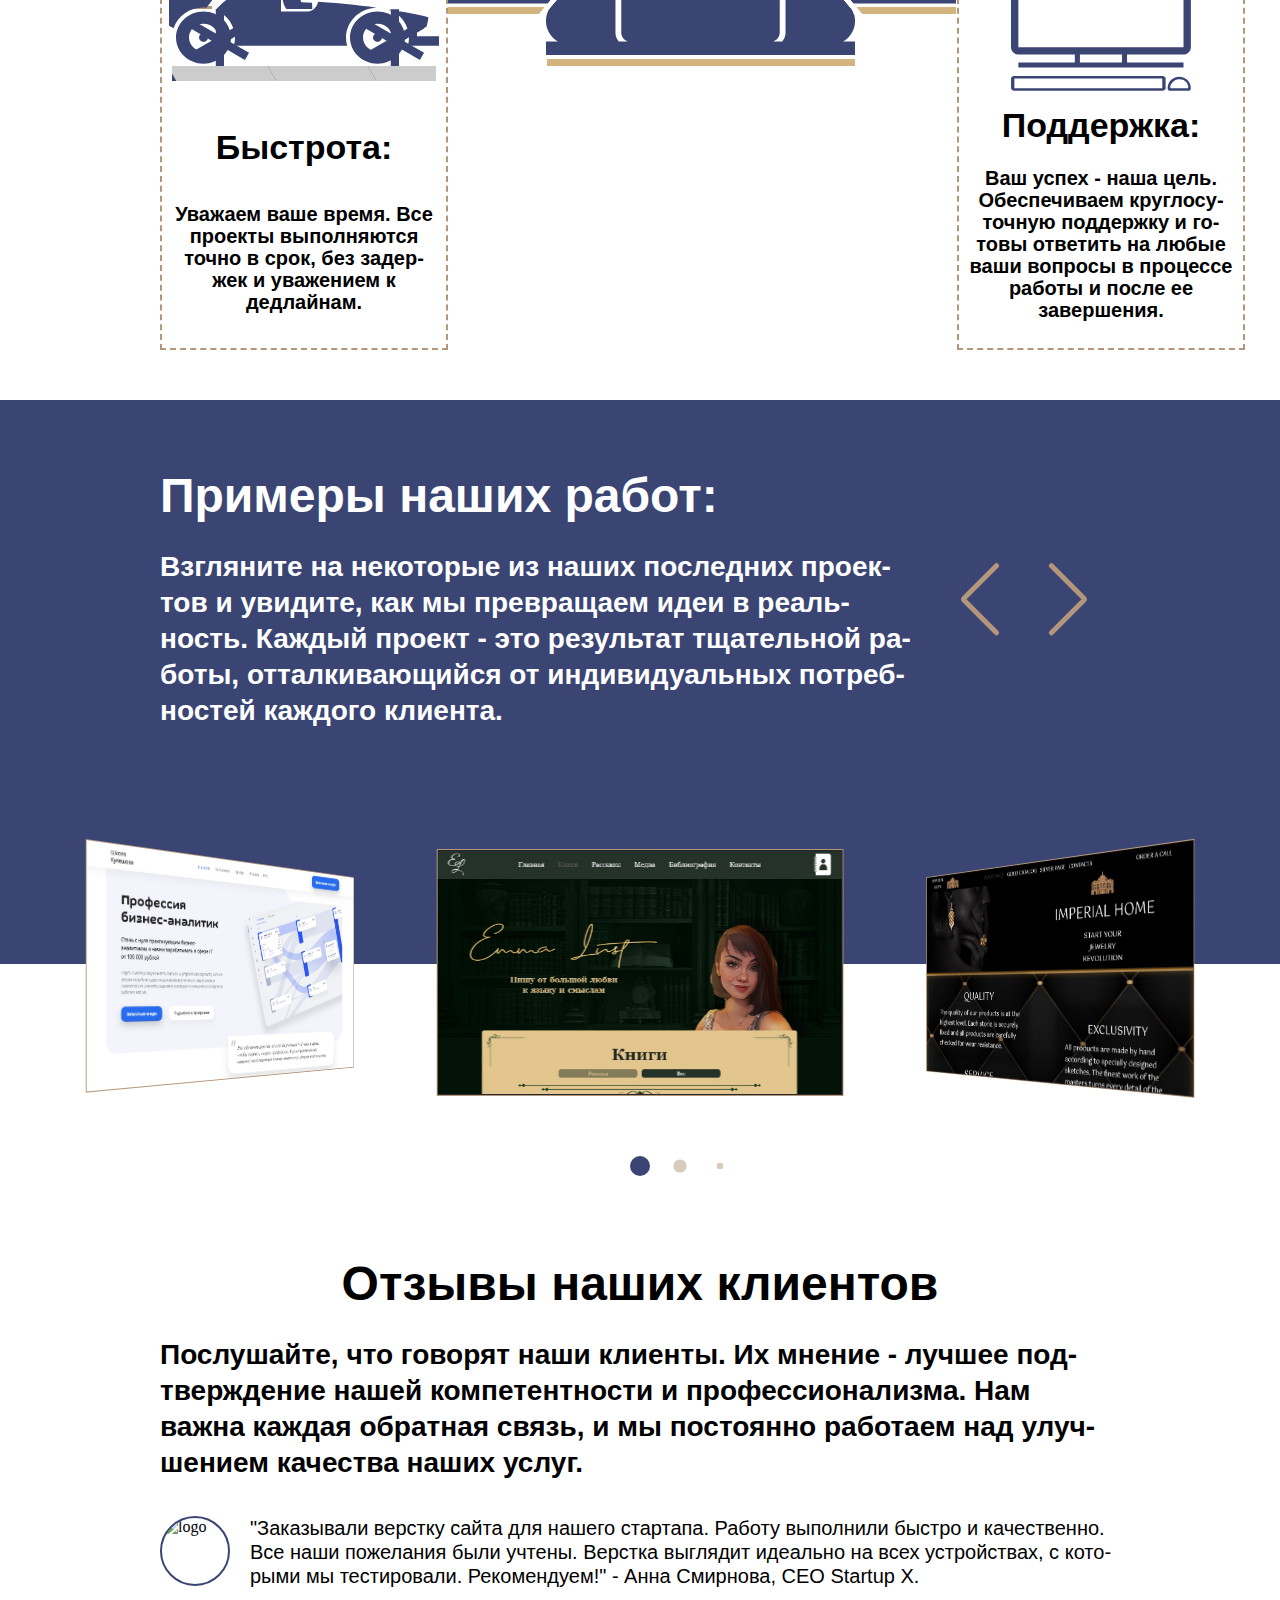
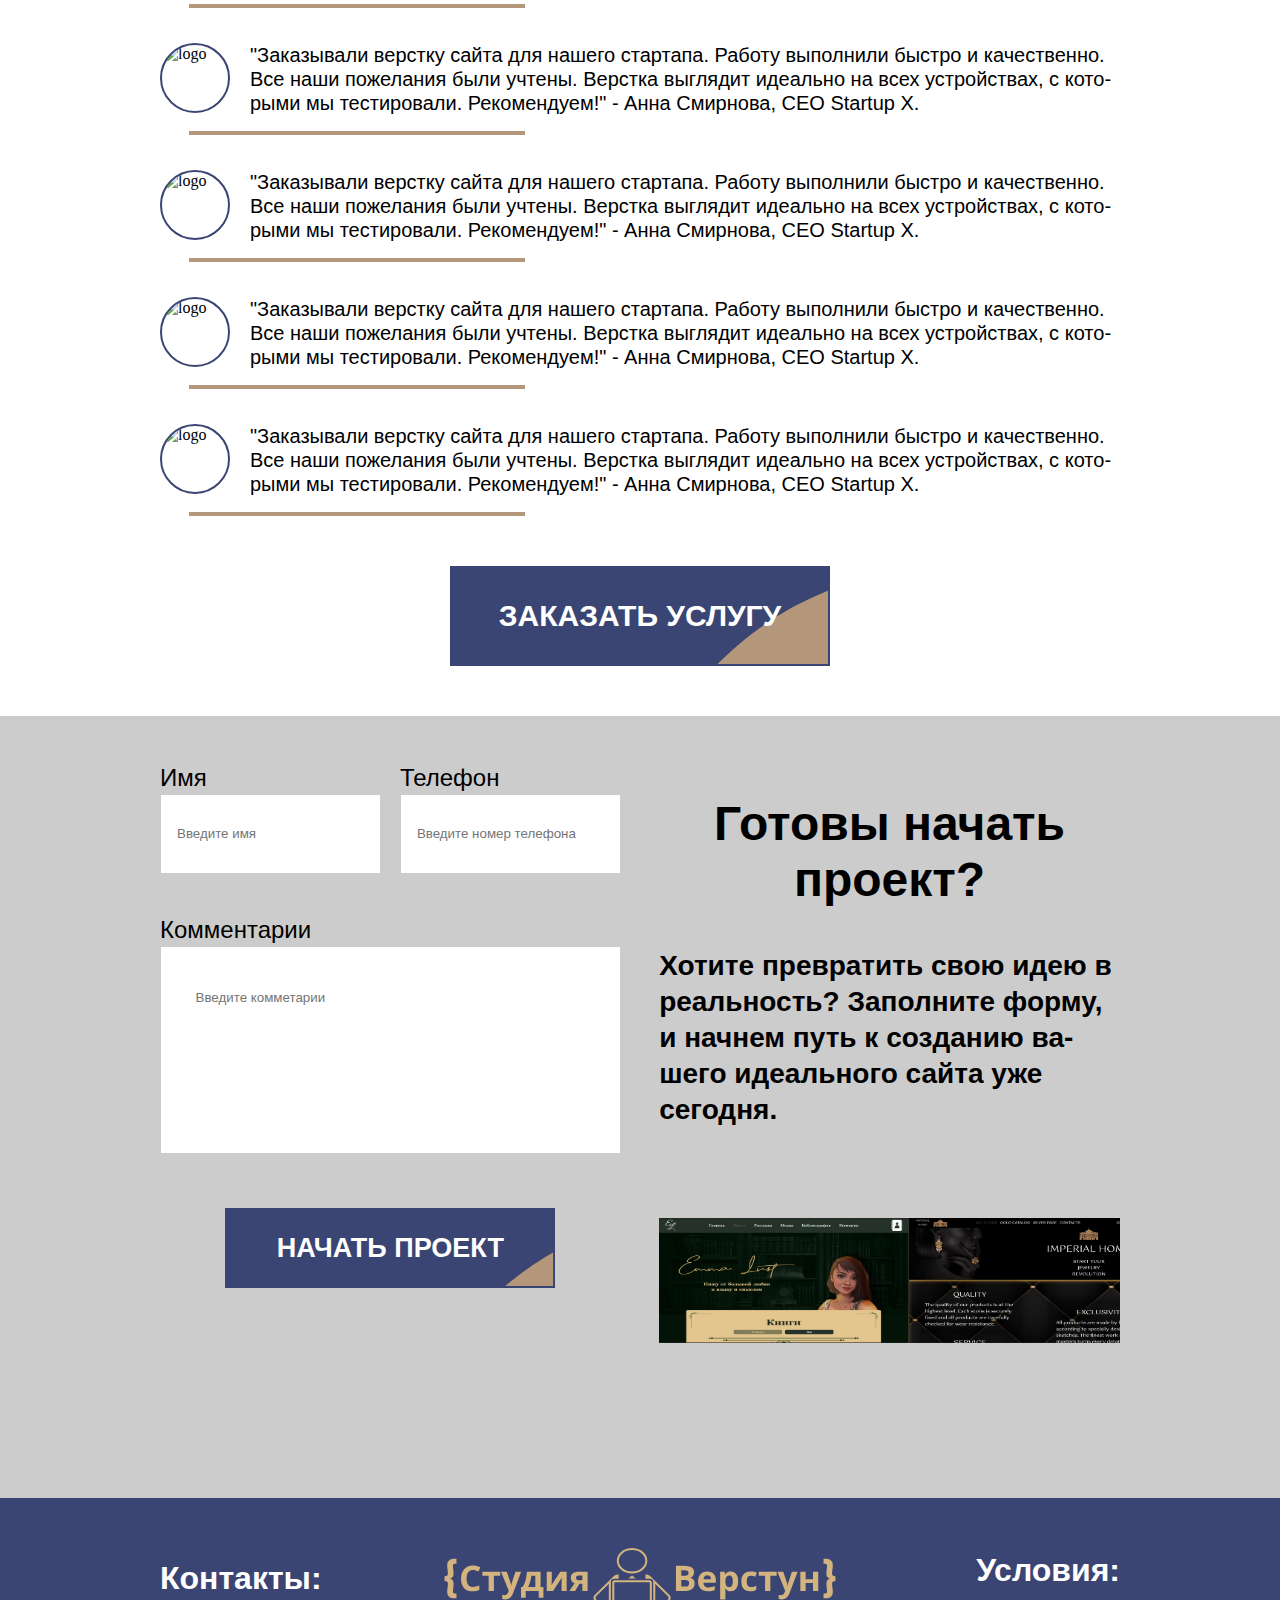
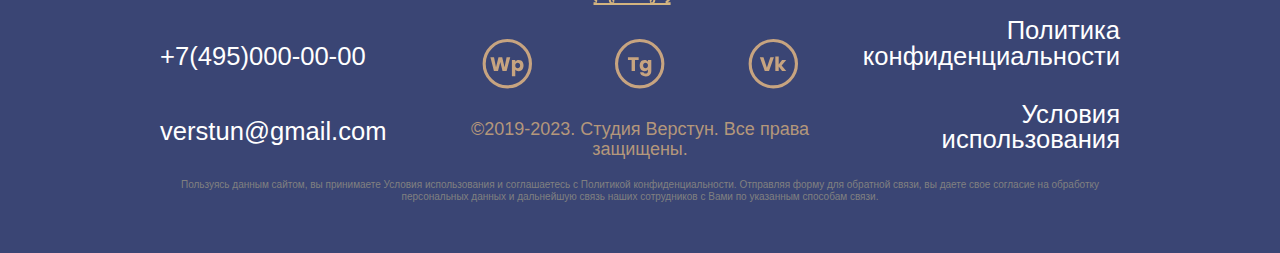
==== commit b04bec3a: "правка скролла" ====
--- a/index.html
+++ b/index.html
@@ -51,11 +51,15 @@
     <h2 class="service-block__title">Профессиональная верстка сайтов</h2>
     <h3 class="service-block__subtitle">Быстро, качественно и по доступной цене.</h3>
     <div class="service-block__btn-group">
-      <button class="service-block__btn" id="service-block__btn">
+      <button class="service-block__btn btn-blue" id="service-block__btn">
         <div class=" wave-btn ">
           <span class="wave-btn__text">Начать проект</span>
           <span class="wave-btn__waves"></span>
         </div>
+        <div class="line-btn line-btn-top"></div>
+        <div class="line-btn line-btn-right"></div>
+        <div class="line-btn line-btn-bottom"></div>
+        <div class="line-btn line-btn-left"></div>
       </button>
       <div class="service-block__social-group">
         <a href="#" class="service-block__link service-block__wp"></a>
@@ -71,7 +75,7 @@
   <div class="advantages-block__container">
     <h3 class="advantages-block__title">Почему стоит выбрать наши услуги?</h3>
     <div class="advantages-block__people-img">
-      <img src="img/man-pc-blue.svg" alt="people">
+      <img src="img/3-mans-pc-blue.svg" alt="people">
     </div>
     <!--'1card'-->
     <div class="advantages-block__card card-advantages card-advantages-1">
@@ -81,7 +85,8 @@
       <h4 class="card-advantages__title">Качество:</h4>
       <p class="card-advantages__text">Каждый пиксель, каждый отступ, каждый цвет - все будет соответствовать
         оригинальному дизайну. Гарантируем, что ваш сайт будет выглядеть идеально на любом устройстве и в любом
-        браузере.</p>
+        браузере.
+      </p>
     </div>
     <!--''-->
 
@@ -102,6 +107,18 @@
       <div class="card-advantages__img">
         <div class="wheel wheel-1">∗</div>
         <div class="wheel wheel-2">∗</div>
+        <div class="card-advantages__string">
+          <div class="card-advantages__marquee">
+            <div class="road "></div>
+            <div class="road "></div>
+            <div class="road "></div>
+            <div class="road "></div>
+            <div class="road "></div>
+            <div class="road "></div>
+            <div class="road "></div>
+          </div>
+        </div>
+
         <div class="line-fast line-fast-1"></div>
         <div class="line-fast line-fast-2"></div>
         <img class="fast" src="img/speed.svg" alt="fast">
@@ -222,11 +239,15 @@
       </p>
     </div>
     <!--''-->
-    <button class="reviews-block__btn" id="reviews-block__btn">
+    <button class="reviews-block__btn btn-blue" id="reviews-block__btn">
       <div class=" wave-btn ">
         <span class="wave-btn__text">Заказать услугу</span>
         <span class="wave-btn__waves"></span>
       </div>
+      <div class="line-btn line-btn-top"></div>
+      <div class="line-btn line-btn-right"></div>
+      <div class="line-btn line-btn-bottom"></div>
+      <div class="line-btn line-btn-left"></div>
     </button>
   </div>
 </section>
@@ -238,33 +259,38 @@
         <form class="form-block__form">
             <!--'name'-->
             <label for="name" class="form-block__name">Имя
-              <input type="text" placeholder="Введите имя" id="name" required>
-              <div class="form-block__massage-err"></div>
-          </label>
+                <input type="text" placeholder="Введите имя" id="name" required>
+                <div class="form-block__massage-err"></div>
+            </label>
             <!--'phone'-->
             <label for="phone" class="form-block__phone">Телефон
-              <input type="phone" placeholder="Введите номер телефона" id="phone" required>
-              <div class="form-block__massage-err"></div>
-          </label>
+                <input type="phone" placeholder="Введите номер телефона" id="phone" required>
+                <div class="form-block__massage-err"></div>
+            </label>
             <!--'comment'-->
             <label for="comment" class="form-block__comment">Комментарии
-              <textarea name="comment" id="comment" cols="30" rows="10" placeholder="
+                <textarea name="comment" id="comment" cols="30" rows="10" placeholder="
      Введите комметарии
       " required></textarea>
-              <div class="form-block__massage-err"></div>
-          </label>
+                <div class="form-block__massage-err"></div>
+            </label>
             <!--'button'-->
-            <button class="form-block__btn" type="submit">
-              <div class=" wave-btn ">
-                  <span class="wave-btn__text">Отправить заявку</span>
-                  <span class="wave-btn__waves"></span>
-              </div>
-          </button>
+            <button class="form-block__btn btn-blue" id="form-block__btn" type="submit">
+                <div class=" wave-btn ">
+                    <span class="wave-btn__text">Начать проект</span>
+                    <span class="wave-btn__waves"></span>
+                </div>
+                <div class="line-btn line-btn-top"></div>
+                <div class="line-btn line-btn-right"></div>
+                <div class="line-btn line-btn-bottom"></div>
+                <div class="line-btn line-btn-left"></div>
+            </button>
         </form>
         <!--'text'-->
         <div class="form-block__text-block">
             <h2 class="form-block__title">Готовы начать проект?</h2>
-            <h3 class="form-block__subtitle">Хотите превратить свою идею в реальность? Заполните форму, и начнем путь к созданию вашего идеального сайта уже сегодня.</h3>
+            <h3 class="form-block__subtitle">Хотите превратить свою идею в реальность? Заполните форму, и начнем путь к
+                созданию вашего идеального сайта уже сегодня.</h3>
             <div class="form-block__string">
                 <div class="form-block__marquee" id="marquee">
                     <img src="img/partner/1.jpg" alt="" />
@@ -297,8 +323,8 @@
             <p class="footer__copyright">©2019-2023. Студия Верстун. Все права защищены.</p>
         </div>
         <div class="footer__info">
-            <h4 class="footer__title">Условия:</h4>
-            <p class="footer__phone">Политика конфиденциальности</p>
+            <h4 class="footer__title footer__title-info">Условия:</h4>
+            <p class="footer__phone">Политика<br> конфиденциальности</p>
             <p class="footer__email">Условия использования</p>
         </div>
         <p class="footer__agreement">Пользуясь данным сайтом, вы принимаете Условия использования и соглашаетесь с
--- a/css/0-style-index.css
+++ b/css/0-style-index.css
@@ -52,6 +52,7 @@
   -webkit-box-align: center;
   -ms-flex-align: center;
   align-items: center;
+  z-index: 15;
   position: relative;
   overflow: hidden;
   -webkit-transition: all 0.8s ease 0s;
@@ -133,11 +134,228 @@
     -webkit-transform: translate3d(-50%, 23%, 0) rotate(360deg) scale(1);
     transform: translate3d(-50%, 23%, 0) rotate(360deg) scale(1); } }
 
+/*--Анимация-выделения-кнопки(напоминалка)--*/
+.line-btn {
+  z-index: -1;
+  background-color: #b4977b;
+  position: absolute; }
+
+.line-btn-top {
+  top: 0;
+  left: 0%;
+  width: 0%;
+  height: 1%;
+  -webkit-box-shadow: 0 0 20px 7px #b4977b;
+  box-shadow: 0 0 20px 7px #b4977b;
+  opacity: 0; }
+
+.line-btn-top.active {
+  -webkit-animation: line-top 1s 1;
+  animation: line-top 1s 1; }
+
+.line-btn-right {
+  top: 0%;
+  right: 0%;
+  width: 0.5%;
+  height: 0%;
+  -webkit-box-shadow: 0 0 20px 7px #b4977b;
+  box-shadow: 0 0 20px 7px #b4977b;
+  opacity: 0; }
+
+.line-btn-right.active {
+  -webkit-animation: line-right 1s 0.2s 1;
+  animation: line-right 1s 0.2s 1; }
+
+.line-btn-bottom {
+  bottom: 0%;
+  right: 0%;
+  width: 0%;
+  height: 1%;
+  -webkit-box-shadow: 0 0 20px 7px #b4977b;
+  box-shadow: 0 0 20px 7px #b4977b;
+  opacity: 0; }
+
+.line-btn-bottom.active {
+  -webkit-animation: line-bottom 1s 0.4s 1;
+  animation: line-bottom 1s 0.4s 1; }
+
+.line-btn-left {
+  bottom: 0%;
+  left: 0%;
+  width: 0.5%;
+  height: 0%;
+  -webkit-box-shadow: 0 0 20px 7px #b4977b;
+  box-shadow: 0 0 20px 7px #b4977b;
+  opacity: 0; }
+
+.line-btn-left.active {
+  -webkit-animation: line-left 1s 0.7s 1;
+  animation: line-left 1s 0.7s 1; }
+
+@-webkit-keyframes line-top {
+  0% {
+    width: 0%;
+    opacity: 1; }
+  40% {
+    width: 100%;
+    opacity: 1; }
+  80% {
+    width: 100%;
+    left: unset;
+    right: 0%;
+    opacity: 1; }
+  100% {
+    width: 0%;
+    left: unset;
+    right: 0%;
+    opacity: 1; } }
+
+@keyframes line-top {
+  0% {
+    width: 0%;
+    opacity: 1; }
+  40% {
+    width: 100%;
+    opacity: 1; }
+  80% {
+    width: 100%;
+    left: unset;
+    right: 0%;
+    opacity: 1; }
+  100% {
+    width: 0%;
+    left: unset;
+    right: 0%;
+    opacity: 1; } }
+
+@-webkit-keyframes line-bottom {
+  0% {
+    width: 0%;
+    opacity: 1; }
+  40% {
+    width: 100%;
+    opacity: 1; }
+  80% {
+    width: 100%;
+    right: unset;
+    left: 0%;
+    opacity: 1; }
+  100% {
+    width: 0%;
+    right: unset;
+    left: 0%;
+    opacity: 1; } }
+
+@keyframes line-bottom {
+  0% {
+    width: 0%;
+    opacity: 1; }
+  40% {
+    width: 100%;
+    opacity: 1; }
+  80% {
+    width: 100%;
+    right: unset;
+    left: 0%;
+    opacity: 1; }
+  100% {
+    width: 0%;
+    right: unset;
+    left: 0%;
+    opacity: 1; } }
+
+@-webkit-keyframes line-right {
+  0% {
+    height: 0%;
+    opacity: 1; }
+  40% {
+    height: 100%;
+    opacity: 1; }
+  80% {
+    height: 100%;
+    top: unset;
+    bottom: 0%;
+    opacity: 1; }
+  100% {
+    height: 0%;
+    top: unset;
+    bottom: 0%;
+    opacity: 1; } }
+
+@keyframes line-right {
+  0% {
+    height: 0%;
+    opacity: 1; }
+  40% {
+    height: 100%;
+    opacity: 1; }
+  80% {
+    height: 100%;
+    top: unset;
+    bottom: 0%;
+    opacity: 1; }
+  100% {
+    height: 0%;
+    top: unset;
+    bottom: 0%;
+    opacity: 1; } }
+
+@-webkit-keyframes line-left {
+  0% {
+    height: 0%;
+    opacity: 1; }
+  40% {
+    height: 100%;
+    opacity: 1; }
+  80% {
+    height: 100%;
+    bottom: unset;
+    top: 0%;
+    opacity: 1; }
+  100% {
+    height: 0%;
+    bottom: unset;
+    top: 0%;
+    opacity: 1; } }
+
+@keyframes line-left {
+  0% {
+    height: 0%;
+    opacity: 1; }
+  40% {
+    height: 100%;
+    opacity: 1; }
+  80% {
+    height: 100%;
+    bottom: unset;
+    top: 0%;
+    opacity: 1; }
+  100% {
+    height: 0%;
+    bottom: unset;
+    top: 0%;
+    opacity: 1; } }
+
+/*---------------------*/
+/*---скролл-бар---*/
+body::-webkit-scrollbar {
+  width: 8px; }
+
+body::-webkit-scrollbar-track {
+  background: rgba(204, 204, 204, 0.472); }
+
+body::-webkit-scrollbar-thumb {
+  background-color: #b4977b;
+  border-radius: 10px; }
+
 /*-----общие-стили----*/
 h1 {
   position: absolute;
   z-index: -100;
   opacity: 0; }
+
+.btn-blue {
+  position: relative; }
 
 /*-----ИМПОРТИРУЕМЫЕ-СТИЛИ----*/
 /*-----HEADER---*/
@@ -502,7 +720,8 @@
     font-weight: 700;
     line-height: 34px;
     font-style: normal;
-    font-family: "Open Sans", sans-serif; }
+    font-family: "Open Sans", sans-serif;
+    margin: 5px 0 10px; }
   .card-advantages__text {
     text-align: center;
     font-size: 20px;
@@ -720,6 +939,48 @@
     left: 150%; }
   100% {
     left: -150%; } }
+
+/*----ДОРОГА В АНИМАЦИИ--*/
+.card-advantages__string {
+  position: absolute;
+  bottom: 15px;
+  width: 100%;
+  height: -webkit-max-content;
+  height: -moz-max-content;
+  height: max-content;
+  overflow: hidden; }
+
+.card-advantages__marquee {
+  height: 50%;
+  width: -webkit-max-content;
+  width: -moz-max-content;
+  width: max-content;
+  display: -webkit-box;
+  display: -ms-flexbox;
+  display: flex;
+  -webkit-animation: string 1s infinite linear;
+  animation: string 1s infinite linear;
+  background-color: #3a4574; }
+
+@-webkit-keyframes string {
+  0% {
+    margin-left: 0%; }
+  100% {
+    margin-left: -75%; } }
+
+@keyframes string {
+  0% {
+    margin-left: 0%; }
+  100% {
+    margin-left: -75%; } }
+  .card-advantages__marquee .road {
+    width: 100px;
+    height: 15px;
+    -webkit-transform: skew(30deg);
+    -ms-transform: skew(30deg);
+    transform: skew(30deg);
+    background: #cccccc;
+    margin: 0px 0.1px; }
 
 .computer {
   position: relative;
@@ -1064,7 +1325,8 @@
   /*----КНОПКА---*/
   /*---ОКНО-СООБЩЕНИЯ-ВАЛИДАЦИИ---*/
   /*----------------------------*/
-  /*----ТЕКСТОВЫЙ-БЛОК----*/ }
+  /*----ТЕКСТОВЫЙ-БЛОК----*/
+  /*---БЕГУЩАЯ-СТРОКА--*/ }
   .form-block__container {
     position: relative;
     width: 75%;
@@ -1078,6 +1340,8 @@
     display: flex;
     gap: 4%; }
   .form-block__form {
+    position: relative;
+    z-index: 1;
     width: 48%;
     display: -ms-grid;
     display: grid;
@@ -1200,32 +1464,27 @@
   .form-block__string {
     width: 100%;
     height: 100%;
+    margin-top: 50px;
     overflow: hidden; }
   .form-block__marquee {
-    height: 100%;
+    height: 50%;
     width: -webkit-max-content;
     width: -moz-max-content;
     width: max-content;
     display: -webkit-box;
     display: -ms-flexbox;
     display: flex;
-    -webkit-animation: string 6s infinite linear;
-    animation: string 6s infinite linear; }
+    -webkit-animation: string 8s infinite linear;
+    animation: string 8s infinite linear; }
+
+@keyframes string {
+  0% {
+    margin-left: 0%; }
+  100% {
+    margin-left: -75%; } }
     .form-block__marquee img {
       width: 250px;
       height: 100%; }
-
-@-webkit-keyframes string {
-  0% {
-    margin-left: 0%; }
-  100% {
-    margin-left: -75%; } }
-
-@keyframes string {
-  0% {
-    margin-left: 0%; }
-  100% {
-    margin-left: -75%; } }
 
 .form-block__name {
   -ms-grid-row: 1;
@@ -1285,7 +1544,6 @@
       display: grid;
       -ms-flex-line-pack: center;
       align-content: center;
-      text-align: center;
       font-size: 160%;
       font-weight: 300;
       line-height: 100%;
@@ -1294,18 +1552,20 @@
   .footer__contacts {
     -ms-grid-row: 1;
     -ms-grid-column: 1;
-    grid-area: contact; }
+    grid-area: contact;
+    text-align: start; }
   .footer__title {
     display: -ms-grid;
     display: grid;
     -ms-flex-line-pack: center;
     align-content: center;
-    text-align: center;
     font-size: 200%;
     font-weight: 700;
     line-height: 100%;
     font-style: normal;
     font-family: "Open Sans", sans-serif; }
+  .footer__title-info {
+    text-align: end; }
   .footer__social-block {
     -ms-grid-row: 1;
     -ms-grid-column: 3;
@@ -1355,7 +1615,8 @@
   .footer__info {
     -ms-grid-row: 1;
     -ms-grid-column: 5;
-    grid-area: info; }
+    grid-area: info;
+    text-align: end; }
   .footer__agreement {
     -ms-grid-row: 3;
     -ms-grid-column: 1;
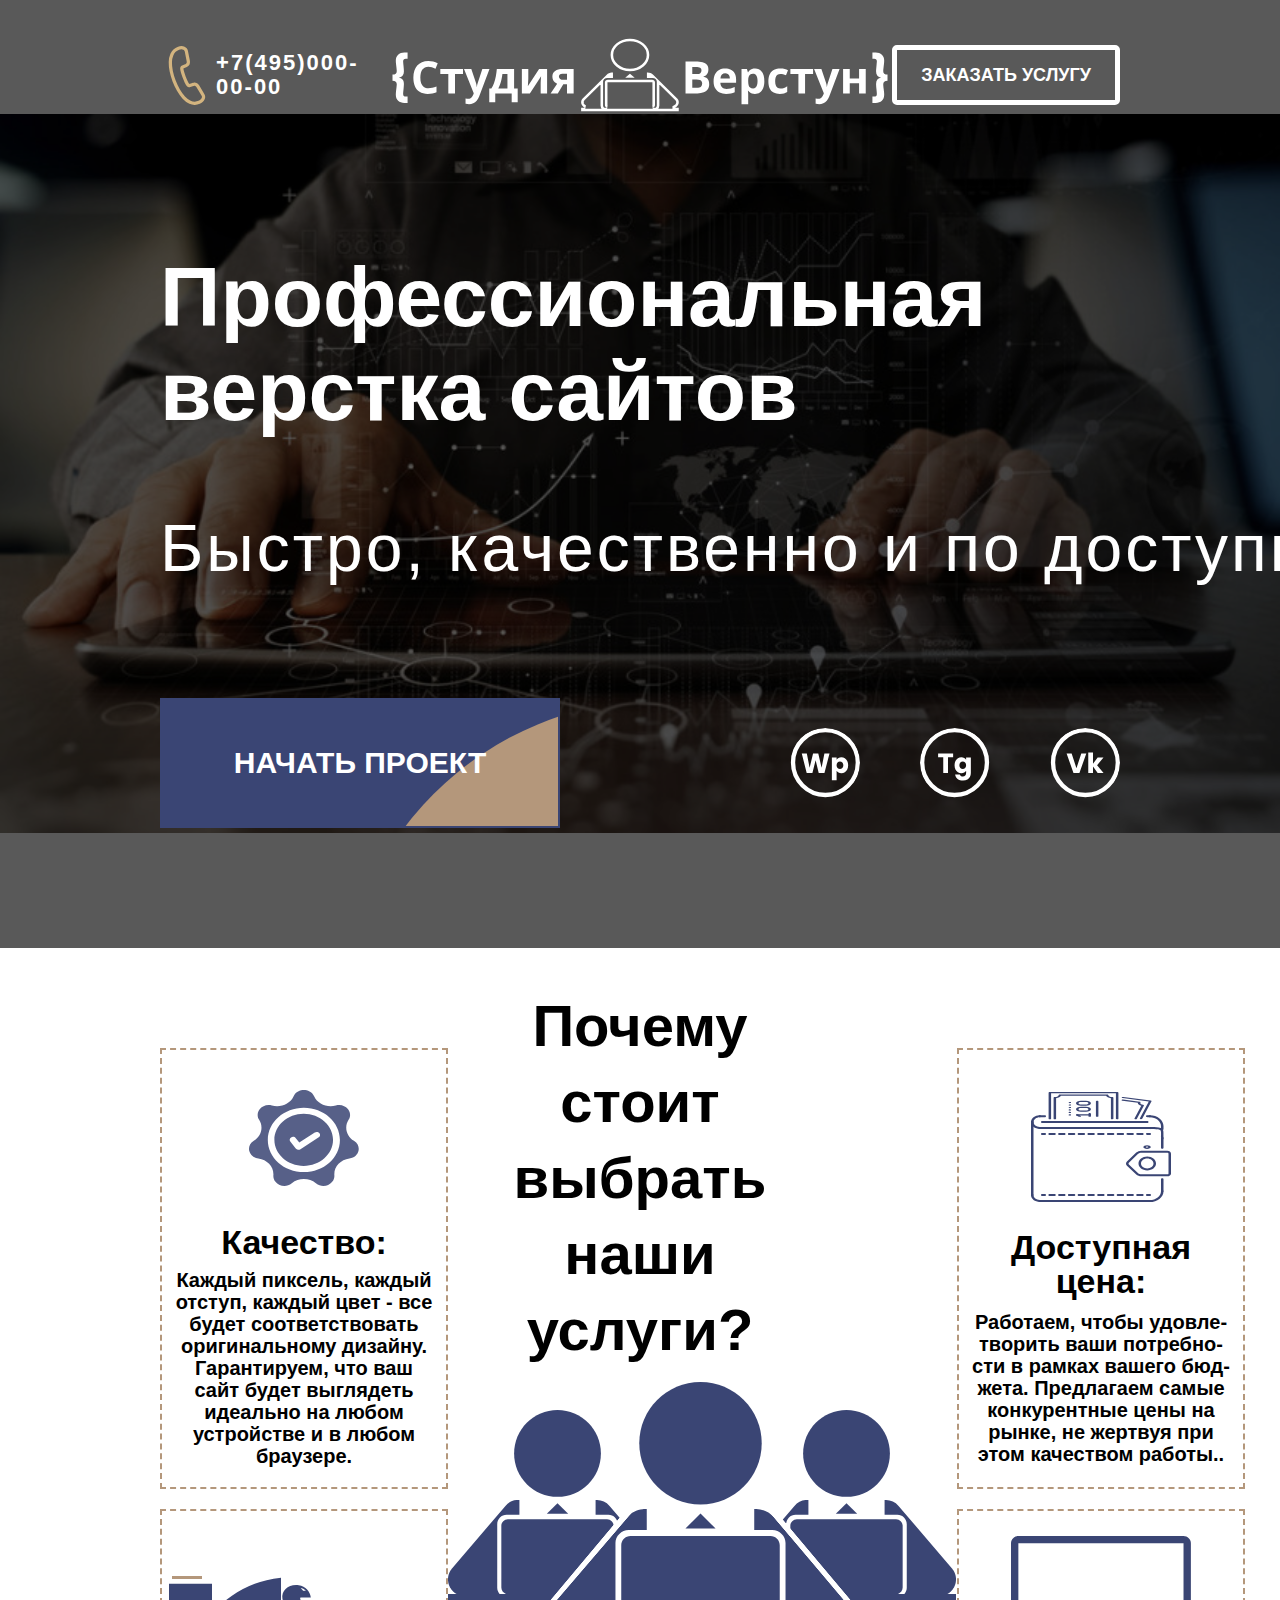
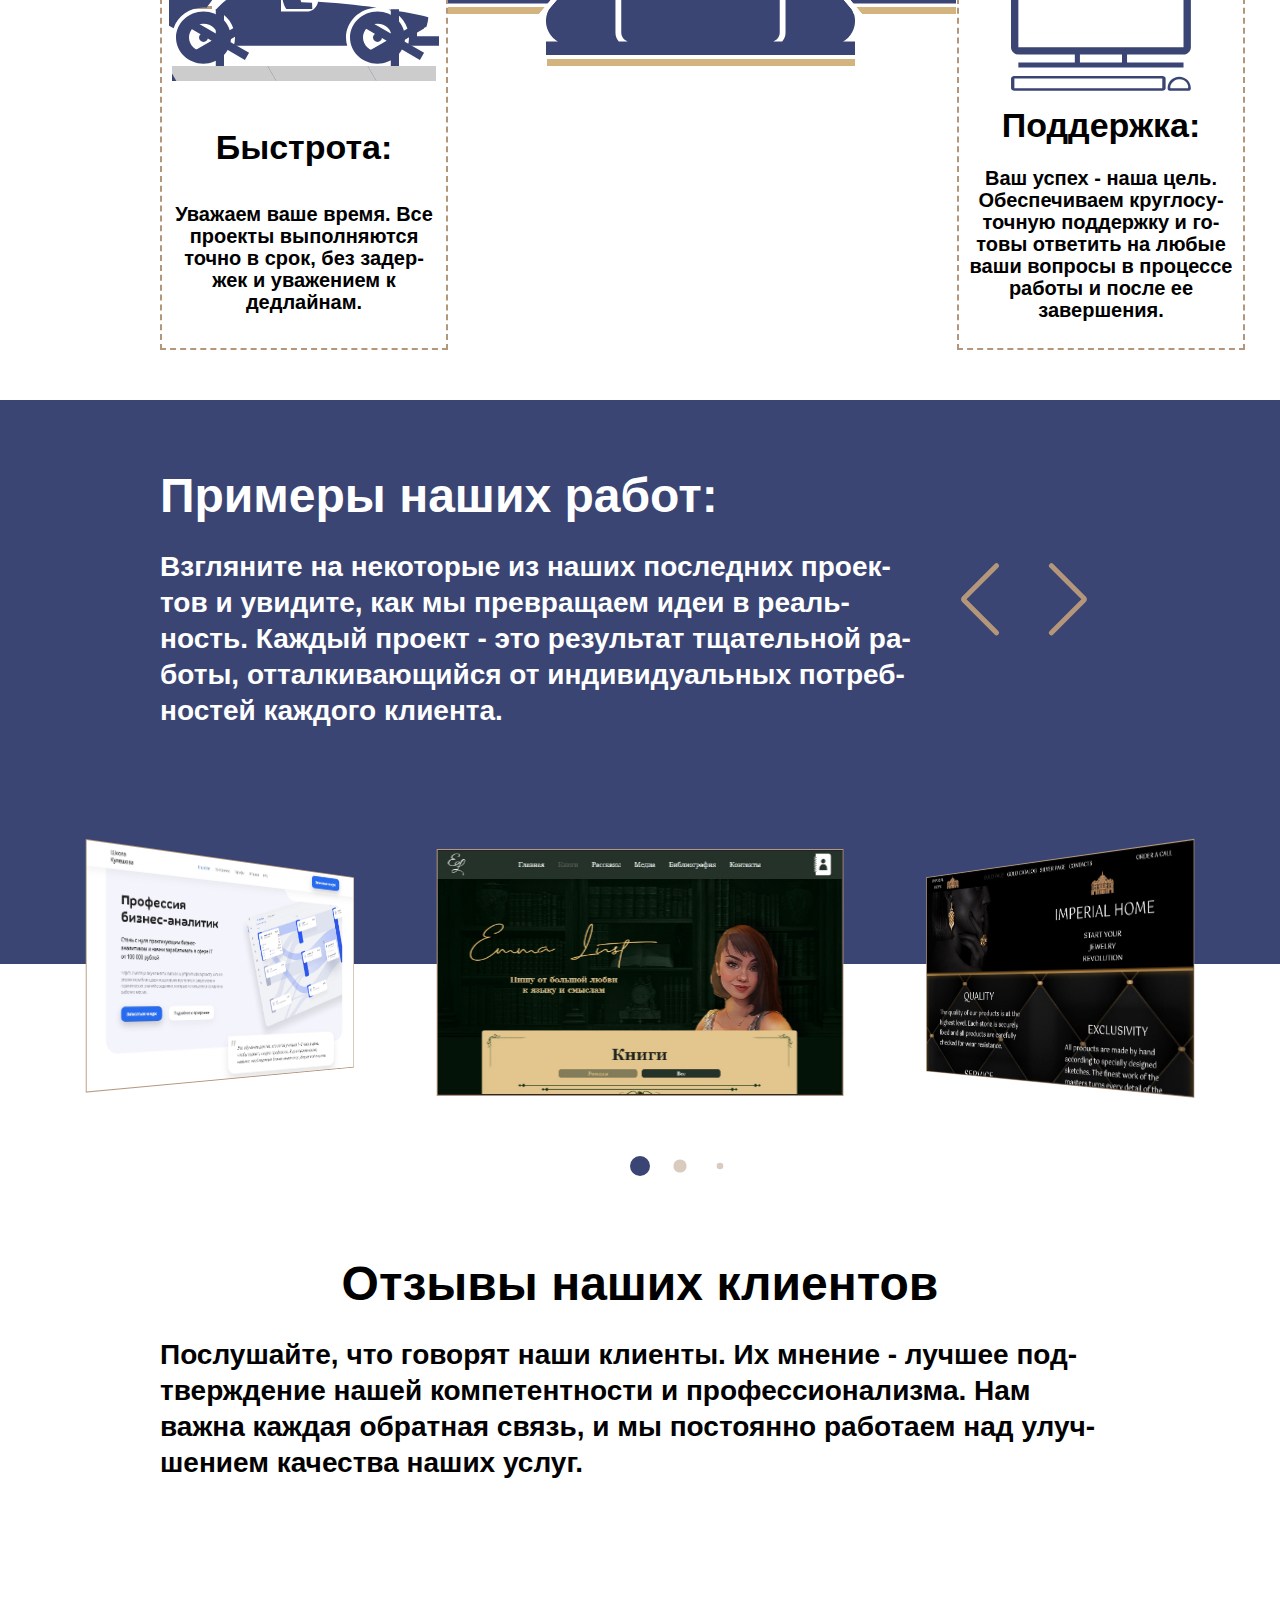
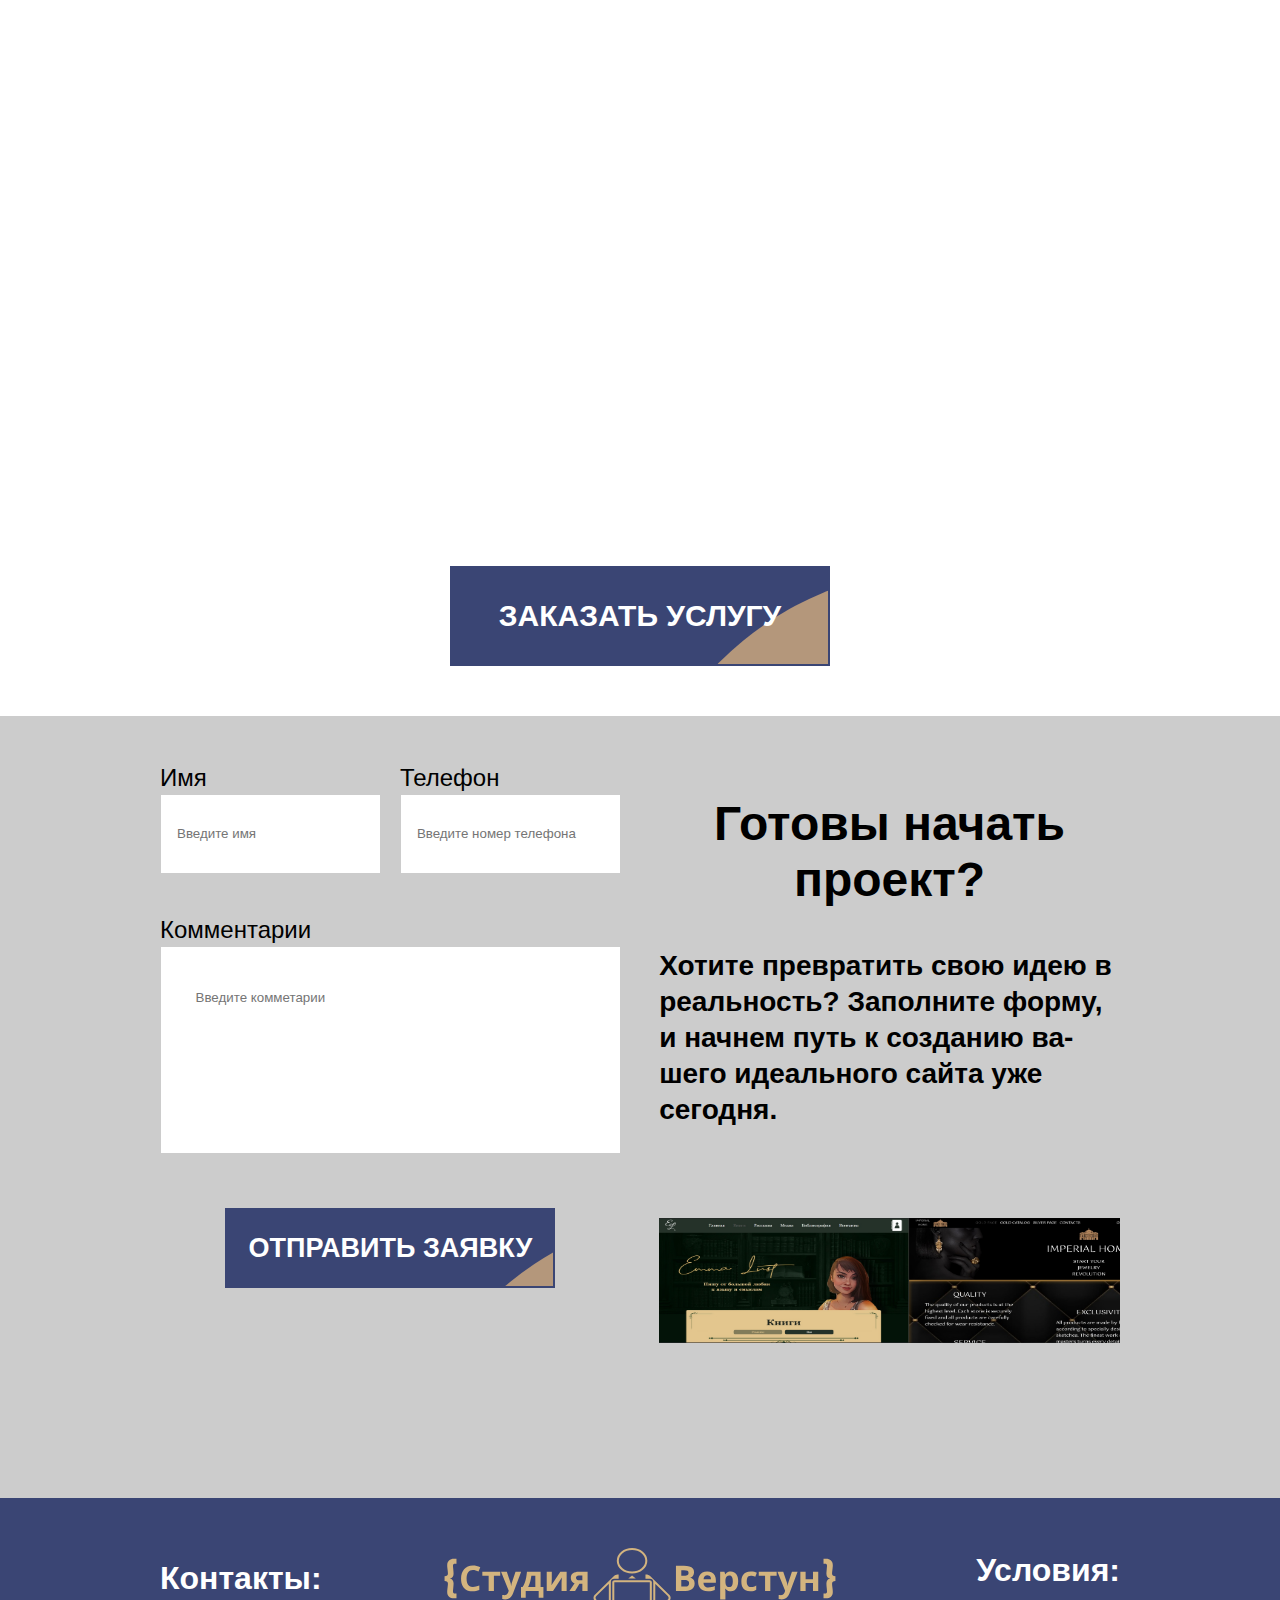
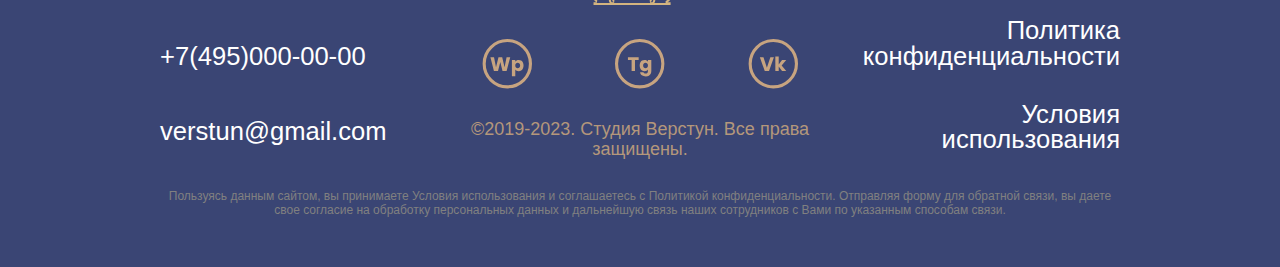
==== commit 9eb56ab9: "анимация 4 блока" ====
--- a/index.html
+++ b/index.html
@@ -162,14 +162,17 @@
   <div class="work-block__row swiper-container">
     <div class="work-block__wrapper swiper-wrapper">
       <!--'Галерея'-->
-      <a href="#" class="work-block__photo swiper-slide" id="work-block__photo-1" target="_blank">
-        <img src="img/1.jpg" alt="photo-1">
+      <a href="https://vbv25.github.io/site_writer_test-emma-lust/standart-site-page/standart-index.html"
+        class="work-block__photo swiper-slide" id="work-block__photo-1" target="_blank">
+        <img src="img/slider/1.jpg" alt="photo-1">
       </a>
-      <a href="#" class="work-block__photo swiper-slide" id="work-block__photo-2" target="_blank">
-        <img src="img/2.jpg" alt="photo-2">
+      <a href="https://vbv25.github.io/first-test-site---jewelry/" class="work-block__photo swiper-slide"
+        id="work-block__photo-2" target="_blank">
+        <img src="img/slider/2.jpg" alt="photo-2">
       </a>
-      <a href="#" class="work-block__photo swiper-slide" id="work-block__photo-3" target="_blank">
-        <img src="img/3.jpg" alt="photo-3">
+      <a href="https://vbv25.github.io/landing-page---school-of-analytics/" class="work-block__photo swiper-slide"
+        id="work-block__photo-3" target="_blank">
+        <img src="img/slider/3.jpg" alt="photo-3">
       </a>
     </div>
 
@@ -185,9 +188,9 @@
       компетентности и профессионализма. Нам важна каждая обратная связь, и мы постоянно работаем над улучшением
       качества наших услуг.</h4>
     <!--'review-1'-->
-    <div class="reviews-block__review review">
-      <div class="review__img">
-        <img src="#" alt="logo">
+    <div class="reviews-block__review review" id="review-1">
+      <div class="review__img">
+        <img src="img/review/1.jpg" alt="photo">
       </div>
       <p class="review__text">"Заказывали верстку сайта для нашего стартапа. Работу выполнили быстро и качественно. Все
         наши пожелания были учтены. Верстка выглядит идеально на всех устройствах, с которыми мы тестировали.
@@ -196,9 +199,9 @@
     </div>
     <!--''-->
     <!--'review-2'-->
-    <div class="reviews-block__review review">
-      <div class="review__img">
-        <img src="#" alt="logo">
+    <div class="reviews-block__review review" id="review-2">
+      <div class="review__img">
+        <img src="img/review/1.jpg" alt="photo">
       </div>
       <p class="review__text">"Заказывали верстку сайта для нашего стартапа. Работу выполнили быстро и качественно. Все
         наши пожелания были учтены. Верстка выглядит идеально на всех устройствах, с которыми мы тестировали.
@@ -207,9 +210,9 @@
     </div>
     <!--''-->
     <!--'review-3'-->
-    <div class="reviews-block__review review">
-      <div class="review__img">
-        <img src="#" alt="logo">
+    <div class="reviews-block__review review" id="review-3">
+      <div class="review__img">
+        <img src="img/review/1.jpg" alt="photo">
       </div>
       <p class="review__text">"Заказывали верстку сайта для нашего стартапа. Работу выполнили быстро и качественно. Все
         наши пожелания были учтены. Верстка выглядит идеально на всех устройствах, с которыми мы тестировали.
@@ -218,9 +221,9 @@
     </div>
     <!--''-->
     <!--'review-4'-->
-    <div class="reviews-block__review review">
-      <div class="review__img">
-        <img src="#" alt="logo">
+    <div class="reviews-block__review review" id="review-4">
+      <div class="review__img">
+        <img src="img/review/1.jpg" alt="photo">
       </div>
       <p class="review__text">"Заказывали верстку сайта для нашего стартапа. Работу выполнили быстро и качественно. Все
         наши пожелания были учтены. Верстка выглядит идеально на всех устройствах, с которыми мы тестировали.
@@ -229,9 +232,9 @@
     </div>
     <!--''-->
     <!--'review-5'-->
-    <div class="reviews-block__review review">
-      <div class="review__img">
-        <img src="#" alt="logo">
+    <div class="reviews-block__review  review " id="review-5">
+      <div class="review__img">
+        <img src="img/review/1.jpg" alt="photo">
       </div>
       <p class="review__text">"Заказывали верстку сайта для нашего стартапа. Работу выполнили быстро и качественно. Все
         наши пожелания были учтены. Верстка выглядит идеально на всех устройствах, с которыми мы тестировали.
@@ -277,7 +280,7 @@
             <!--'button'-->
             <button class="form-block__btn btn-blue" id="form-block__btn" type="submit">
                 <div class=" wave-btn ">
-                    <span class="wave-btn__text">Начать проект</span>
+                    <span class="wave-btn__text">Отправить заявку</span>
                     <span class="wave-btn__waves"></span>
                 </div>
                 <div class="line-btn line-btn-top"></div>
@@ -324,8 +327,8 @@
         </div>
         <div class="footer__info">
             <h4 class="footer__title footer__title-info">Условия:</h4>
-            <p class="footer__phone">Политика<br> конфиденциальности</p>
-            <p class="footer__email">Условия использования</p>
+            <p id="footerPolicy">Политика<br> конфиденциальности</p>
+            <p id="footerСonditions">Условия использования</p>
         </div>
         <p class="footer__agreement">Пользуясь данным сайтом, вы принимаете Условия использования и соглашаетесь с
             Политикой конфиденциальности. Отправляя форму для обратной связи, вы даете свое согласие на обработку
--- a/css/0-style-index.css
+++ b/css/0-style-index.css
@@ -665,7 +665,7 @@
     left: 50%;
     margin-left: -18%;
     text-align: center;
-    font-size: 48px;
+    font-size: 58px;
     font-weight: 900;
     line-height: 76px;
     font-style: normal;
@@ -1235,7 +1235,11 @@
     height: max-content;
     display: -ms-grid;
     display: grid;
-    grid-auto-flow: column; }
+    grid-auto-flow: column;
+    opacity: 0;
+    -webkit-transition: opacity 1s ease 0s;
+    -o-transition: opacity 1s ease 0s;
+    transition: opacity 1s ease 0s; }
   .reviews-block__btn {
     width: 380px;
     height: 100px;
@@ -1312,8 +1316,8 @@
     content: '';
     position: absolute;
     bottom: 0%;
-    left: 3%;
-    width: 35%;
+    left: 2.5%;
+    width: 30%;
     height: 4px;
     background-color: #b4977b; }
 
@@ -1617,14 +1621,19 @@
     -ms-grid-column: 5;
     grid-area: info;
     text-align: end; }
+  .footer #footerPolicy:hover,
+  .footer #footerСonditions:hover {
+    cursor: pointer;
+    color: #b4977b; }
   .footer__agreement {
     -ms-grid-row: 3;
     -ms-grid-column: 1;
     -ms-grid-column-span: 5;
     grid-area: agreement;
-    font-size: 10px;
+    margin-top: 10px;
+    font-size: 12px;
     font-weight: 200;
-    line-height: 12px;
+    line-height: 14px;
     font-style: normal;
     font-family: "Open Sans", sans-serif;
     color: gray;
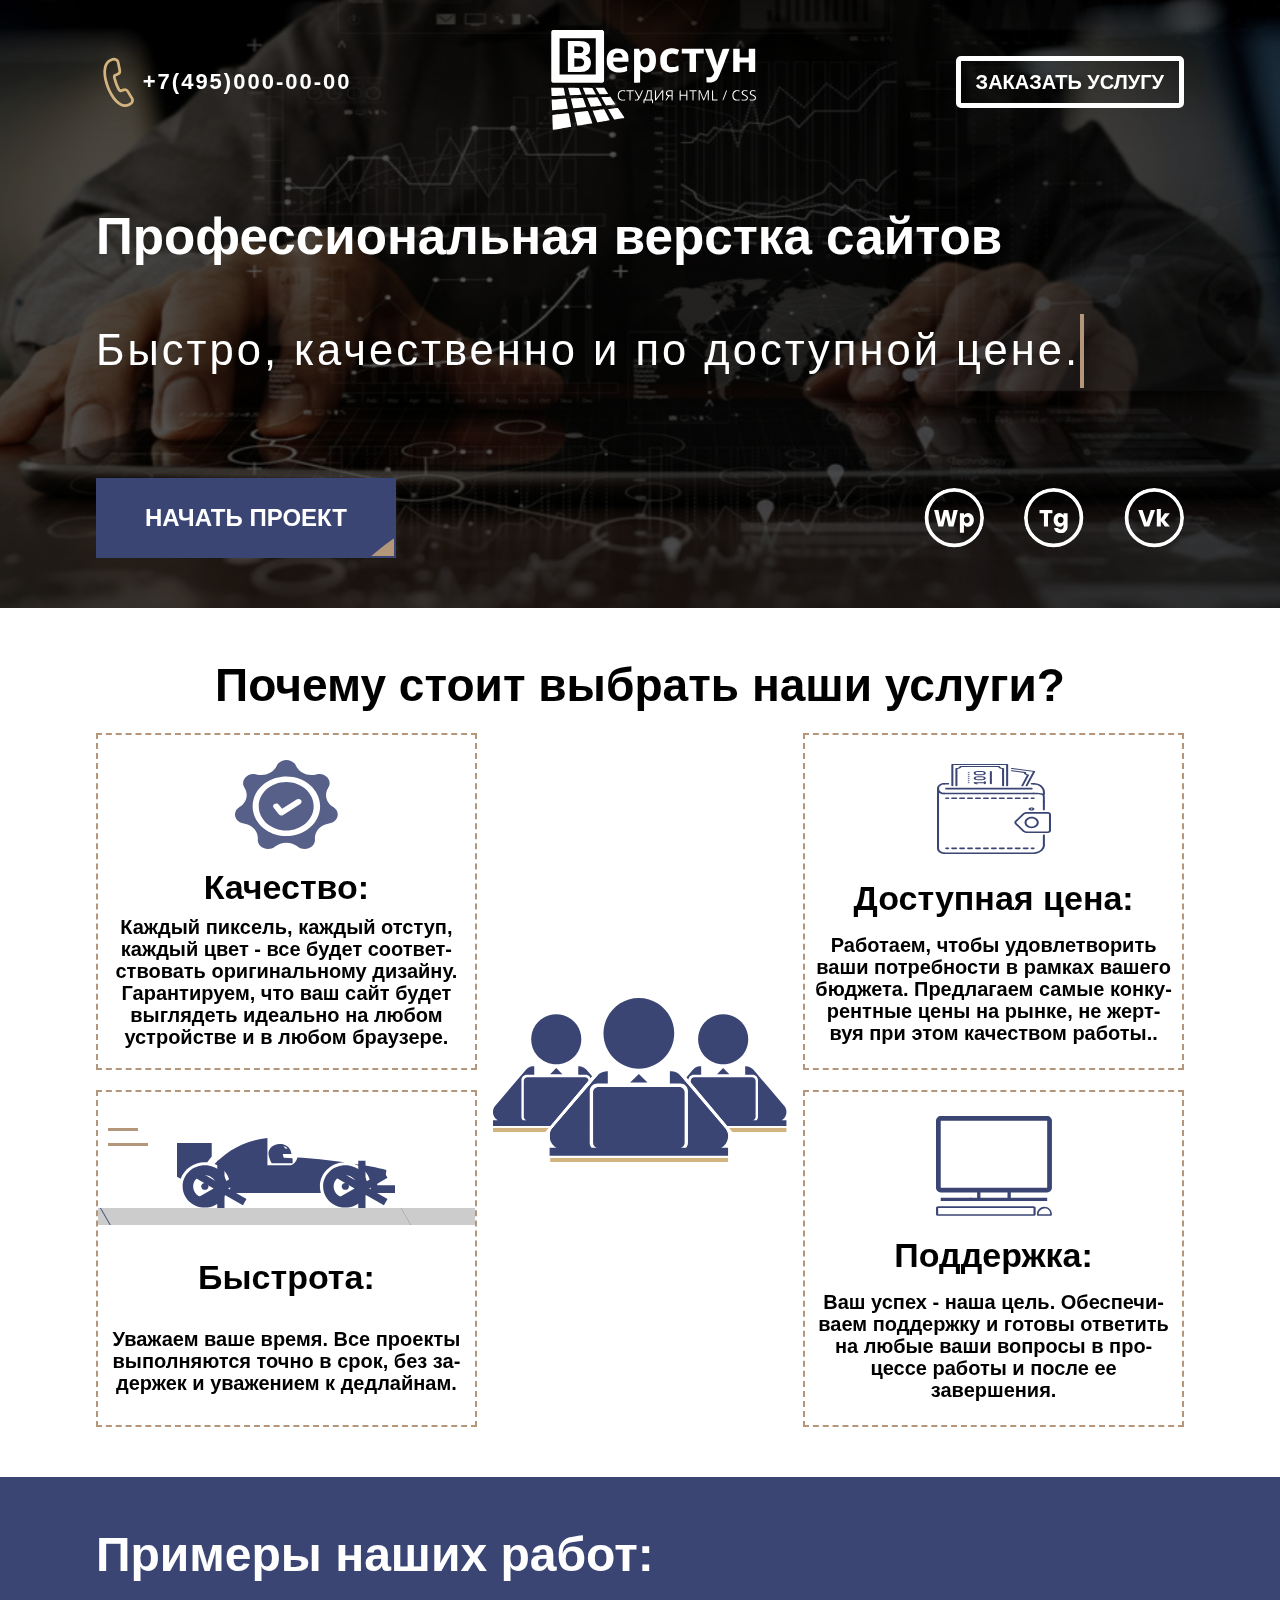
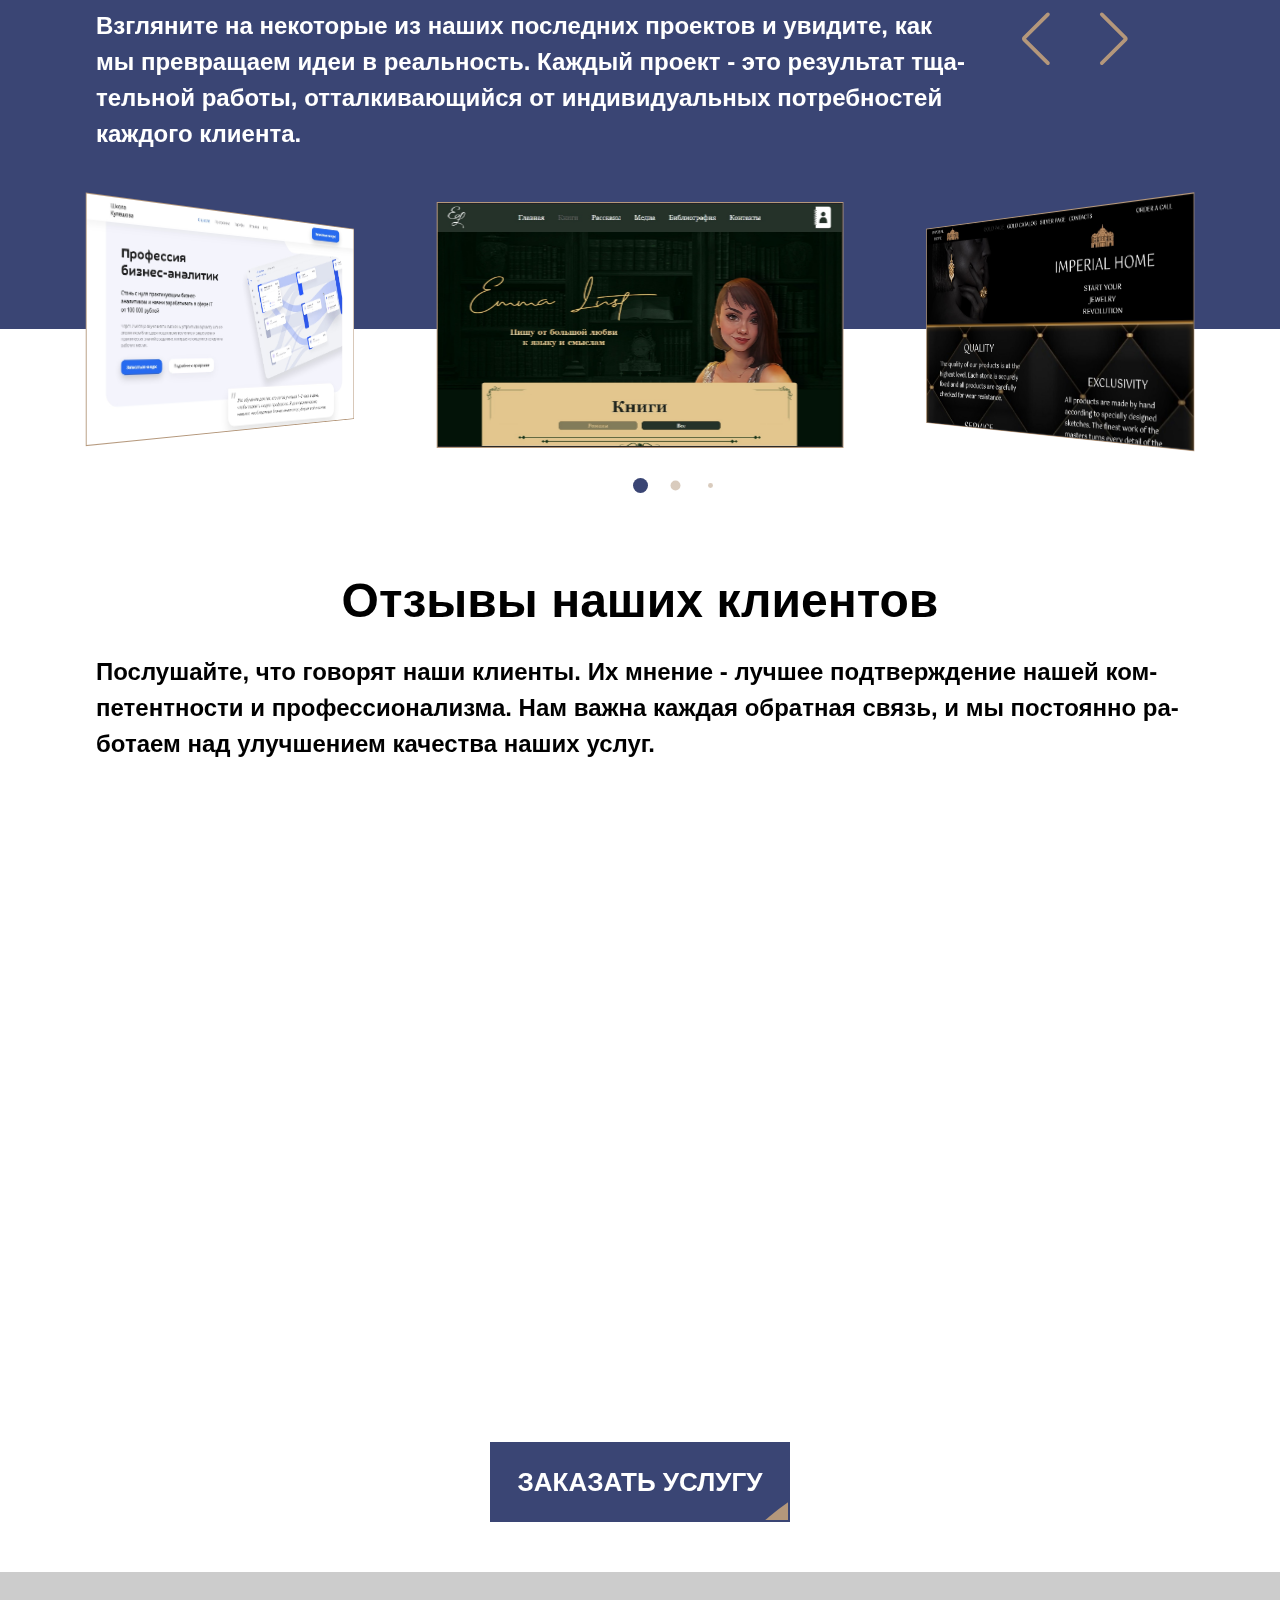
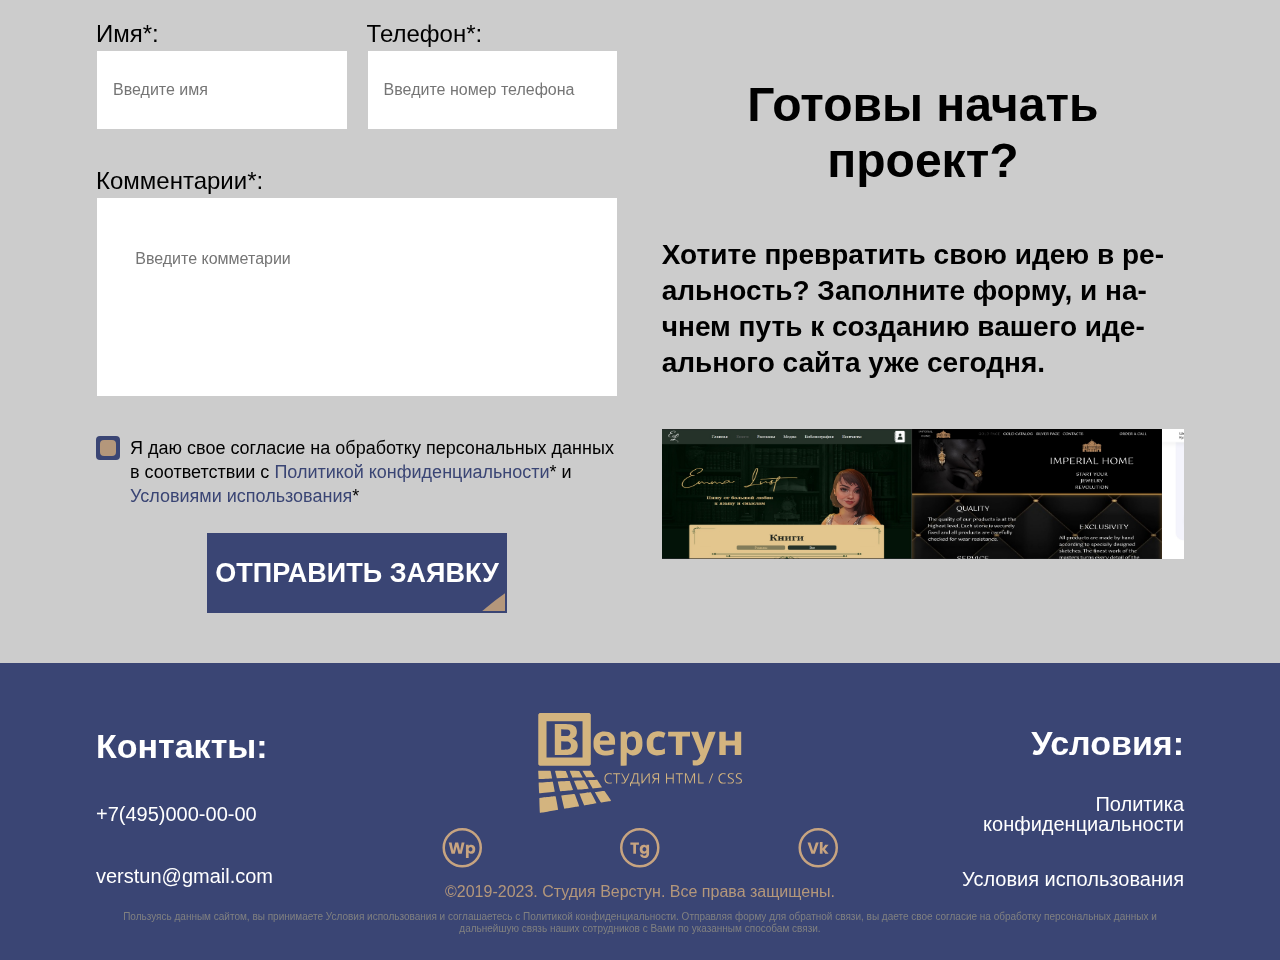
==== commit 3f776cf1: "начало адаптива" ====
--- a/index.html
+++ b/index.html
@@ -15,7 +15,7 @@
     <!---------------------->
 
     <!--'Favicon'-->
-    <link type="image/x-icon" href="img/favico.svg" rel="icon">
+    <link type="image/x-icon" href="img/logo/favicon.svg" rel="icon">
     <!--'Title'-->
     <title>Студия Верстун</title>
 
@@ -33,9 +33,9 @@
             <div class="header__phone">+7(495)000-00-00</div>
         </div>
         <!--'ЛОГОТИП'-->
-        <div class="header__logo"><img src="img/logo-stud-white.svg" alt="Студия Верстун"></div>
+        <div class="header__logo"><img src="img/logo/logo-white.svg" alt="Студия Верстун"></div>
         <!--'КНОПКА заказать услугу'-->
-        <div class="header__btn ">
+        <div class="header__btn btn-click-to-form">
             <div class=" wave-btn ">
                 <span class="wave-btn__text">Заказать услугу</span>
                 <span class="wave-btn__waves"></span>
@@ -51,7 +51,7 @@
     <h2 class="service-block__title">Профессиональная верстка сайтов</h2>
     <h3 class="service-block__subtitle">Быстро, качественно и по доступной цене.</h3>
     <div class="service-block__btn-group">
-      <button class="service-block__btn btn-blue" id="service-block__btn">
+      <button class="service-block__btn btn-blue btn-click-to-form">
         <div class=" wave-btn ">
           <span class="wave-btn__text">Начать проект</span>
           <span class="wave-btn__waves"></span>
@@ -80,7 +80,9 @@
     <!--'1card'-->
     <div class="advantages-block__card card-advantages card-advantages-1">
       <div class="card-advantages__img">
-        <img class="quality" src="img/quality.svg" alt="quality">
+        <div class="quality">
+          <img src="img/quality.svg" alt="quality">
+        </div>
       </div>
       <h4 class="card-advantages__title">Качество:</h4>
       <p class="card-advantages__text">Каждый пиксель, каждый отступ, каждый цвет - все будет соответствовать
@@ -92,9 +94,9 @@
 
     <!--'2card'-->
     <div class="advantages-block__card card-advantages card-advantages-2">
-      <div class="card-advantages__img"><img class="wallet" src="img/wallet.svg" alt="Деньги">
+      <div class="card-advantages__img">
+        <img class="wallet" src="img/wallet.svg" alt="Деньги">
         <img class="money" src="img/money.svg" alt="money">
-
       </div>
       <h4 class="card-advantages__title">Доступная цена:</h4>
       <p class="card-advantages__text">Работаем, чтобы удовлетворить ваши потребности в рамках вашего бюджета.
@@ -105,23 +107,28 @@
     <!--'3card'-->
     <div class="advantages-block__card card-advantages card-advantages-3">
       <div class="card-advantages__img">
-        <div class="wheel wheel-1">∗</div>
-        <div class="wheel wheel-2">∗</div>
-        <div class="card-advantages__string">
-          <div class="card-advantages__marquee">
-            <div class="road "></div>
-            <div class="road "></div>
-            <div class="road "></div>
-            <div class="road "></div>
-            <div class="road "></div>
-            <div class="road "></div>
-            <div class="road "></div>
-          </div>
-        </div>
+
+
 
         <div class="line-fast line-fast-1"></div>
         <div class="line-fast line-fast-2"></div>
-        <img class="fast" src="img/speed.svg" alt="fast">
+        <div class="fast">
+          <div class="card-advantages__string">
+            <div class="card-advantages__marquee">
+              <div class="road "></div>
+              <div class="road "></div>
+              <div class="road "></div>
+              <div class="road "></div>
+              <div class="road "></div>
+              <div class="road "></div>
+              <div class="road "></div>
+              <div class="road "></div>
+              <div class="road "></div>
+              <div class="road "></div>
+            </div>
+          </div>
+          <img src="img/speed.svg" alt="fast">
+        </div>
       </div>
       <h4 class="card-advantages__title">Быстрота:</h4>
       <p class="card-advantages__text">Уважаем ваше время. Все проекты выполняются точно в срок, без задержек и
@@ -133,12 +140,14 @@
     <!--'4card'-->
     <div class="advantages-block__card card-advantages card-advantages-4">
       <div class="card-advantages__img ">
-        <div class="disp"></div>
-        <img class="computer" src="img/computer.svg" alt="computer">
+        <div class="computer">
+
+          <img src="img/computer.svg" alt="computer">
+        </div>
       </div>
       <h4 class="card-advantages__title">Поддержка:</h4>
-      <p class="card-advantages__text">Ваш успех - наша цель. Обеспечиваем круглосуточную поддержку и готовы ответить на
-        любые ваши вопросы в процессе работы и после ее завершения.</p>
+      <p class="card-advantages__text">Ваш успех - наша цель. Обеспечиваем поддержку и готовы ответить на любые ваши
+        вопросы в процессе работы и после ее завершения.</p>
     </div>
     <!--''-->
   </div>
@@ -242,7 +251,7 @@
       </p>
     </div>
     <!--''-->
-    <button class="reviews-block__btn btn-blue" id="reviews-block__btn">
+    <button class="reviews-block__btn btn-blue btn-click-to-form" id="reviews-block__btn">
       <div class=" wave-btn ">
         <span class="wave-btn__text">Заказать услугу</span>
         <span class="wave-btn__waves"></span>
@@ -261,28 +270,41 @@
         <!--'form'-->
         <form class="form-block__form">
             <!--'name'-->
-            <label for="name" class="form-block__name">Имя
+            <label for="name" class="form-block__name">Имя*:
                 <input type="text" placeholder="Введите имя" id="name" required>
                 <div class="form-block__massage-err"></div>
             </label>
             <!--'phone'-->
-            <label for="phone" class="form-block__phone">Телефон
+            <label for="phone" class="form-block__phone">Телефон*:
                 <input type="phone" placeholder="Введите номер телефона" id="phone" required>
                 <div class="form-block__massage-err"></div>
             </label>
             <!--'comment'-->
-            <label for="comment" class="form-block__comment">Комментарии
+            <label for="comment" class="form-block__comment">Комментарии*:
                 <textarea name="comment" id="comment" cols="30" rows="10" placeholder="
      Введите комметарии
       " required></textarea>
                 <div class="form-block__massage-err"></div>
             </label>
+            <!--'чекбокс'-->
+            <div class="form-block__checkbox">
+
+                <input id="formAgreement" checked type="checkbox" name="agreement" class="form-block__checkbox-input">
+                <label for="formAgreement" class="form-block__checkbox-label">
+                    <span>Я даю свое согласие на обработку персональных данных в соответствии с <span
+                            class="btn-popup-policy">Политикoй конфиденциальности</span>* и <span
+                            class="btn-popup-policy">Условиями использования</span>*
+                    </span>
+                </label>
+
+            </div>
             <!--'button'-->
             <button class="form-block__btn btn-blue" id="form-block__btn" type="submit">
                 <div class=" wave-btn ">
                     <span class="wave-btn__text">Отправить заявку</span>
                     <span class="wave-btn__waves"></span>
                 </div>
+                <!--'анимация енапоминания о кнопке'-->
                 <div class="line-btn line-btn-top"></div>
                 <div class="line-btn line-btn-right"></div>
                 <div class="line-btn line-btn-bottom"></div>
@@ -317,7 +339,7 @@
             <p class="footer__email">verstun@gmail.com</p>
         </div>
         <div class="footer__social-block">
-            <div class="footer__logo"><img src="img/logo-stud-gold.svg" alt="Студия Верстун"></div>
+            <div class="footer__logo"><img src="img/logo/logo-gold-2.svg" alt="Студия Верстун"></div>
             <div class="footer__social">
                 <a href="#" class="footer__link footer__wp"><img src="img/wp1.svg" alt="Wp"></a>
                 <a href="#" class="footer__link footer__tg"><img src="img/tg.svg" alt="Tg"></a>
@@ -327,8 +349,8 @@
         </div>
         <div class="footer__info">
             <h4 class="footer__title footer__title-info">Условия:</h4>
-            <p id="footerPolicy">Политика<br> конфиденциальности</p>
-            <p id="footerСonditions">Условия использования</p>
+            <p class="footer__btn-popup btn-popup-policy">Политика<br> конфиденциальности</p>
+            <p class="footer__btn-popup btn-popup-policy">Условия использования</p>
         </div>
         <p class="footer__agreement">Пользуясь данным сайтом, вы принимаете Условия использования и соглашаетесь с
             Политикой конфиденциальности. Отправляя форму для обратной связи, вы даете свое согласие на обработку
@@ -336,6 +358,17 @@
             по указанным способам связи.</p>
     </div>
 </footer>
+
+    <!-----------'popups'---------------->
+    <section class="policy-popup">
+
+  <div class="policy-popup__container">
+    <div class="policy-popup__btn-close" id="policyPopupBtnClose"></div>
+    <h3 class="policy-popup__title">Политика конфиденциальности
+    </h3>
+    <p class="policy-popup__text">Текст Политики конфиденциальности или Условий использования(через javascript)</p>
+  </div>
+</section>
 
 </body>
 <!--'Script'-->
--- a/css/0-style-index.css
+++ b/css/0-style-index.css
@@ -338,13 +338,16 @@
 
 /*---------------------*/
 /*---скролл-бар---*/
-body::-webkit-scrollbar {
+body::-webkit-scrollbar,
+.policy-popup__container::-webkit-scrollbar {
   width: 8px; }
 
-body::-webkit-scrollbar-track {
+body::-webkit-scrollbar-track,
+.policy-popup__container::-webkit-scrollbar-track {
   background: rgba(204, 204, 204, 0.472); }
 
-body::-webkit-scrollbar-thumb {
+body::-webkit-scrollbar-thumb,
+.policy-popup__container::-webkit-scrollbar-thumb {
   background-color: #b4977b;
   border-radius: 10px; }
 
@@ -356,6 +359,16 @@
 
 .btn-blue {
   position: relative; }
+
+.active-popup {
+  z-index: 150 !important;
+  opacity: 1 !important;
+  -webkit-transition: all 0.5s ease 0s;
+  -o-transition: all 0.5s ease 0s;
+  transition: all 0.5s ease 0s; }
+
+.hidden {
+  overflow: hidden; }
 
 /*-----ИМПОРТИРУЕМЫЕ-СТИЛИ----*/
 /*-----HEADER---*/
@@ -381,7 +394,7 @@
   /*---*/
   /*----КНОПКА---*/ }
   .header__container {
-    width: 75%;
+    width: 85%;
     height: -webkit-max-content;
     height: -moz-max-content;
     height: max-content;
@@ -418,14 +431,15 @@
     color: white;
     letter-spacing: 2px; }
   .header__logo {
-    width: 620px;
-    height: 90px;
-    max-height: -webkit-max-content;
-    max-height: -moz-max-content;
-    max-height: max-content; }
+    width: -webkit-max-content;
+    width: -moz-max-content;
+    width: max-content;
+    height: -webkit-max-content;
+    height: -moz-max-content;
+    height: max-content; }
     .header__logo img {
-      width: 100%;
-      height: 100%; }
+      width: auto;
+      height: 120px; }
   .header__btn {
     width: 280px;
     height: 60px; }
@@ -463,6 +477,82 @@
           -webkit-animation: wavesHeader 6s infinite linear;
           animation: wavesHeader 6s infinite linear; }
 
+/*----MEDIA----*/
+@media (max-width: 1600px) {
+  .header {
+    /*----КНОПКА---*/ }
+    .header__phone-container {
+      width: -webkit-max-content;
+      width: -moz-max-content;
+      width: max-content;
+      height: -webkit-max-content;
+      height: -moz-max-content;
+      height: max-content; }
+    .header__phone-img {
+      width: auto;
+      height: 50px; }
+    .header__phone {
+      font-size: 22px;
+      font-weight: 700;
+      line-height: 22px;
+      font-style: normal;
+      font-family: "Open Sans", sans-serif; }
+    .header__logo img {
+      width: auto;
+      height: 100px; }
+    .header__btn {
+      width: -webkit-max-content;
+      width: -moz-max-content;
+      width: max-content;
+      height: -webkit-max-content;
+      height: -moz-max-content;
+      height: max-content; }
+      .header__btn .wave-btn {
+        /*------ТЕКСТ КНОПКИ--------*/ }
+        .header__btn .wave-btn__text {
+          padding: 10px 15px;
+          font-size: 20px;
+          font-weight: 700;
+          line-height: 22px;
+          font-style: normal;
+          font-family: "Open Sans", sans-serif; } }
+
+@media (max-width: 1024px) {
+  .header {
+    padding: 10px 0px;
+    /*---*/
+    /*----КНОПКА---*/ }
+    .header__container {
+      width: 95%;
+      height: -webkit-max-content;
+      height: -moz-max-content;
+      height: max-content; }
+    .header__phone {
+      font-size: 18px;
+      font-weight: 700;
+      line-height: 20px;
+      font-style: normal;
+      font-family: "Open Sans", sans-serif; }
+    .header__logo img {
+      width: auto;
+      height: 80px; }
+    .header__btn .wave-btn {
+      border: 3px solid white;
+      /*------ТЕКСТ КНОПКИ--------*/
+      /*---------ВОЛНЫ-------*/ }
+      .header__btn .wave-btn:hover {
+        border: 3px solid #b4977b; }
+      .header__btn .wave-btn__text {
+        font-size: 16px;
+        font-weight: 700;
+        line-height: 18px;
+        font-style: normal;
+        font-family: "Open Sans", sans-serif; }
+      .header__btn .wave-btn__waves {
+        -webkit-transition: all 4s ease 0s;
+        -o-transition: all 4s ease 0s;
+        transition: all 4s ease 0s; } }
+
 /*------1-БЛОК----*/
 .service-block {
   position: relative;
@@ -480,9 +570,9 @@
   -webkit-box-align: center;
   -ms-flex-align: center;
   align-items: center;
-  background-size: 100% auto;
+  background-repeat: no-repeat;
+  background-size: 110% 110%;
   background-position: center;
-  background-repeat: no-repeat;
   background-image: url("../img/bg.jpg");
   /*--контейнер с контентом--*/
   /*--заголовок--*/
@@ -501,17 +591,17 @@
   .service-block__container {
     position: relative;
     z-index: 5;
-    width: 75%;
+    width: 85%;
     height: -webkit-max-content;
     height: -moz-max-content;
     height: max-content;
-    padding: 200px 0 120px;
+    padding: 150px 0 50px;
     color: white; }
   .service-block__title {
-    margin-top: 50px;
-    font-size: 84px;
+    margin-top: 10px;
+    font-size: 4vw;
     font-weight: 900;
-    line-height: 94px;
+    line-height: 300%;
     font-style: normal;
     font-family: "Open Sans", sans-serif; }
   .service-block__subtitle {
@@ -521,10 +611,10 @@
     max-width: -webkit-max-content;
     max-width: -moz-max-content;
     max-width: max-content;
-    margin: 70px 0px 110px;
-    font-size: 66px;
+    margin: 0px 0px 90px;
+    font-size: 3.4vw;
     font-weight: 500;
-    line-height: 80px;
+    line-height: 170%;
     font-style: normal;
     font-family: "Open Sans", sans-serif;
     letter-spacing: 3px;
@@ -636,44 +726,168 @@
   .service-block__vk {
     background-image: url("../img/vk.svg"); }
 
+/*----MEDIA----*/
+@media (max-width: 1600px) {
+  .service-block {
+    width: 100%;
+    height: -webkit-max-content;
+    height: -moz-max-content;
+    height: max-content;
+    /*----КНОПКА---*/ }
+    .service-block__btn {
+      width: 300px;
+      height: 80px; }
+      .service-block__btn .wave-btn {
+        /*------ТЕКСТ КНОПКИ--------*/ }
+        .service-block__btn .wave-btn__text {
+          font-size: 24px;
+          font-weight: 700;
+          line-height: 24px;
+          font-style: normal;
+          font-family: "Open Sans", sans-serif; }
+    .service-block__social-group {
+      gap: 40px; }
+    .service-block__link {
+      width: 60px;
+      height: 60px; } }
+
+@media (max-width: 1024px) {
+  .service-block {
+    /*--контейнер с контентом--*/
+    /*--заголовок--*/
+    /*--подзаголовок--*/
+    /*----КНОПКА---*/ }
+    .service-block__container {
+      width: 95%;
+      height: -webkit-max-content;
+      height: -moz-max-content;
+      height: max-content;
+      padding: 100px 0 50px; }
+    .service-block__title {
+      margin-top: 0px;
+      font-size: 4vw;
+      font-weight: 900;
+      line-height: 300%;
+      font-style: normal;
+      font-family: "Open Sans", sans-serif; }
+    .service-block__subtitle {
+      margin: 10px 0px 70px;
+      font-size: 3.4vw;
+      font-weight: 500;
+      line-height: 170%;
+      font-style: normal;
+      font-family: "Open Sans", sans-serif; }
+    .service-block__btn {
+      width: 280px;
+      height: 70px; }
+      .service-block__btn .wave-btn {
+        /*------ТЕКСТ КНОПКИ--------*/
+        /*---------ВОЛНЫ-------*/ }
+        .service-block__btn .wave-btn__text {
+          font-size: 22px;
+          font-weight: 700;
+          line-height: 22px;
+          font-style: normal;
+          font-family: "Open Sans", sans-serif; }
+        .service-block__btn .wave-btn__waves {
+          -webkit-transition: all 3s ease 0s;
+          -o-transition: all 3s ease 0s;
+          transition: all 3s ease 0s; }
+    .service-block__link {
+      width: 50px;
+      height: 50px; } }
+
+/*
+ .service-block {
+    //--контейнер с контентом--
+    &__container {
+      @include wiHe(85%, max-content);
+      padding: 150px 0 50px;
+    }
+    //--заголовок--
+    &__title {
+      margin-top: 50px;
+      @include fontSize(84px, 94px, 900);
+    }
+    //--подзаголовок--
+    &__subtitle {
+      margin: 70px 0px 110px;
+      @include fontSize(66px, 80px, 500);
+    }
+    //обертка кнопок
+    &__btn-group {
+      @include flexSpBeCent;
+    }
+    //----КНОПКА---
+    &__btn {
+      @include wiHe(400px, 130px);
+      .wave-btn {
+        //------ТЕКСТ КНОПКИ------
+        &__text {
+          @include fontSize(30px, 30px, 700);
+        }
+        //---------ВОЛНЫ---
+        &__waves {
+          @include wiHe(280px, 280px);
+          transition: all 4.3s ease 0s;
+        }
+      }
+    }
+    //група ссылок на соц сети
+    &__social-group {
+      gap: 60px;
+    }
+    //ссылки на соц сети
+    &__link {
+      @include wiHe(70px, 70px);
+    }
+  }
+  */
 /*------2-БЛОК----*/
 .advantages-block {
   width: 100%;
+  background-color: white;
   /*--заголовок*/
   /*--изображение--*/
   /*--карточки--*/ }
   .advantages-block__container {
     position: relative;
-    width: 75%;
+    width: 85%;
     height: -webkit-max-content;
     height: -moz-max-content;
     height: max-content;
     margin: auto;
-    padding: 100px 0 50px;
+    padding: 50px 0;
+    padding-top: 100px;
     display: -ms-grid;
     display: grid;
-    grid-template-areas: 'card-1 img card-2' 'card-3 img card-4';
+    grid-template-areas: 'card-1 title card-2' 'card-3 img card-4';
     -ms-grid-columns: 30% 1fr 30%;
     grid-template-columns: 30% 1fr 30%;
     -ms-grid-rows: 1fr 20px 1fr;
     grid-template-rows: repeat(2, 1fr);
     row-gap: 20px; }
   .advantages-block__title {
-    width: 36%;
-    position: absolute;
-    top: 40px;
-    left: 50%;
-    margin-left: -18%;
+    -ms-grid-row: 1;
+    -ms-grid-column: 2;
+    grid-area: title;
+    width: 96%;
+    height: -webkit-max-content;
+    height: -moz-max-content;
+    height: max-content;
+    position: relative;
+    top: -40px;
+    left: 2%;
     text-align: center;
-    font-size: 58px;
+    font-size: 3.6vw;
     font-weight: 900;
-    line-height: 76px;
+    line-height: 120%;
     font-style: normal;
     font-family: "Open Sans", sans-serif; }
   .advantages-block__people-img {
-    -ms-grid-row: 1;
-    -ms-grid-row-span: 3;
+    -ms-grid-row: 3;
     -ms-grid-column: 2;
+    height: 100%;
     grid-area: img;
     display: -ms-grid;
     display: grid;
@@ -682,11 +896,13 @@
     justify-content: center;
     -ms-flex-line-pack: center;
     align-content: center;
-    margin-top: 50px; }
+    margin-top: -150px; }
+    .advantages-block__people-img img {
+      width: 90%;
+      margin: auto; }
   .advantages-block__card {
     width: 100%;
     height: 100%;
-    min-height: 350px;
     border: 2px dashed #b4977b; }
 
 /*---КАРТОЧКИ ПРИЕМУЩЕСТВ--*/
@@ -698,14 +914,22 @@
   justify-content: center;
   -ms-flex-line-pack: distribute;
   align-content: space-around;
+  -ms-grid-columns: 100%;
+  grid-template-columns: 100%;
+  -ms-grid-rows: -webkit-max-content -webkit-max-content -webkit-max-content;
+  -ms-grid-rows: max-content max-content max-content;
+  grid-template-rows: -webkit-max-content -webkit-max-content -webkit-max-content;
+  grid-template-rows: max-content max-content max-content;
   padding: 20px 10px;
   overflow: hidden;
   -webkit-transition: all 3s ease 0s;
   -o-transition: all 3s ease 0s;
-  transition: all 3s ease 0s; }
+  transition: all 3s ease 0s;
+  gap: 10px; }
   .card-advantages__img {
     width: 100%;
-    height: 150px;
+    height: 100%;
+    height: 100px;
     position: relative;
     display: -ms-grid;
     display: grid;
@@ -713,7 +937,11 @@
     -ms-flex-pack: center;
     justify-content: center;
     -ms-flex-line-pack: center;
-    align-content: center; }
+    align-content: center;
+    -ms-grid-columns: 90%;
+    grid-template-columns: 90%;
+    -ms-grid-rows: 100%;
+    grid-template-rows: 100%; }
   .card-advantages__title {
     text-align: center;
     font-size: 34px;
@@ -721,7 +949,7 @@
     line-height: 34px;
     font-style: normal;
     font-family: "Open Sans", sans-serif;
-    margin: 5px 0 10px; }
+    margin: 5px 0 2px; }
   .card-advantages__text {
     text-align: center;
     font-size: 20px;
@@ -755,74 +983,79 @@
 
 /*----Изображения в карточках--*/
 .quality {
-  position: absolute;
-  left: 50%;
-  top: 20px;
-  width: 110px;
-  margin-left: -55px;
-  -webkit-animation-duration: 5s;
-  animation-duration: 5s;
-  -webkit-animation-name: quality;
-  animation-name: quality;
-  -webkit-animation-iteration-count: infinite;
-  animation-iteration-count: infinite; }
+  position: relative;
+  width: 100%;
+  display: -webkit-box;
+  display: -ms-flexbox;
+  display: flex;
+  -webkit-box-pack: center;
+  -ms-flex-pack: center;
+  justify-content: center; }
+  .quality img {
+    position: relative;
+    top: 5%;
+    left: unset;
+    width: auto;
+    height: 90%;
+    -webkit-animation-duration: 5s;
+    animation-duration: 5s;
+    -webkit-animation-name: quality;
+    animation-name: quality;
+    -webkit-animation-iteration-count: infinite;
+    animation-iteration-count: infinite; }
 
 @-webkit-keyframes quality {
   0% {
-    width: 150px;
+    height: 120%;
     top: -150%;
     left: -150%;
     opacity: 0.3; }
   40% {
-    width: 130px;
-    top: 50px;
-    left: 30%;
+    height: 110%;
+    top: 10%;
+    left: -50px;
     opacity: 0.3; }
   60% {
-    width: 140px;
-    margin-left: -70px;
-    left: 50%;
-    top: 10px;
+    height: 100%;
+    left: 0;
+    top: 5%;
     opacity: 0.3; }
   100% {
-    width: 110px;
-    left: 50%;
-    top: 20px;
-    margin-left: -55px;
+    height: 90%;
+    left: unset;
+    top: 5%;
     opacity: 1; } }
 
 @keyframes quality {
   0% {
-    width: 150px;
+    height: 120%;
     top: -150%;
     left: -150%;
     opacity: 0.3; }
   40% {
-    width: 130px;
-    top: 50px;
-    left: 30%;
+    height: 110%;
+    top: 10%;
+    left: -50px;
     opacity: 0.3; }
   60% {
-    width: 140px;
-    margin-left: -70px;
-    left: 50%;
-    top: 10px;
+    height: 100%;
+    left: 0;
+    top: 5%;
     opacity: 0.3; }
   100% {
-    width: 110px;
-    left: 50%;
-    top: 20px;
-    margin-left: -55px;
+    height: 90%;
+    left: unset;
+    top: 5%;
     opacity: 1; } }
 
 .money {
   position: absolute;
   z-index: 1;
-  width: 70px;
-  height: auto;
+  width: auto;
+  height: 20%;
   left: 50%;
-  top: -100px;
-  margin-left: -50px;
+  top: -200px;
+  margin-left: -38px;
   -webkit-animation-duration: 3s;
   animation-duration: 3s;
   -webkit-animation-name: money;
@@ -833,67 +1066,82 @@
 .wallet {
   position: relative;
   z-index: 5;
-  height: 110px;
+  width: auto;
+  height: 90%;
+  margin: 0px auto;
+  -ms-flex-item-align: center;
+  -ms-grid-row-align: center;
+  align-self: center;
   background-color: white; }
 
 @-webkit-keyframes money {
   0% {
-    top: -100px;
+    top: -300px;
     opacity: 0; }
   1% {
-    top: -100px;
+    top: -300px;
     opacity: 1; }
   99% {
-    top: 80px;
-    opacity: 1; }
-  100% {
-    top: 80px;
+    top: 50%;
+    opacity: 1; }
+  100% {
+    top: 50%;
     opacity: 0; } }
 
 @keyframes money {
   0% {
-    top: -100px;
+    top: -300px;
     opacity: 0; }
   1% {
-    top: -100px;
+    top: -300px;
     opacity: 1; }
   99% {
-    top: 80px;
-    opacity: 1; }
-  100% {
-    top: 80px;
+    top: 50%;
+    opacity: 1; }
+  100% {
+    top: 50%;
     opacity: 0; } }
 
 .fast {
-  position: absolute;
-  width: 270px;
-  height: 90px;
-  left: 50%;
-  top: 50%;
-  margin: -45px 0px 0px -135px; }
-
-.wheel {
-  height: 40px;
-  font-size: 100px;
-  display: -ms-grid;
-  display: grid;
+  position: relative;
+  width: 100%;
+  height: -webkit-max-content;
+  height: -moz-max-content;
+  height: max-content;
+  display: -webkit-box;
+  display: -ms-flexbox;
+  display: flex;
   -webkit-box-pack: center;
   -ms-flex-pack: center;
   justify-content: center;
-  -ms-flex-line-pack: center;
-  align-content: center;
-  color: #3a4574;
-  position: absolute;
-  bottom: 37.8px;
-  left: 50%;
-  -webkit-animation: wheel 0.4s infinite linear;
-  animation: wheel 0.4s infinite linear; }
-
-.wheel-1 {
-  margin-left: -126.3px; }
-
-.wheel-2 {
-  margin-left: 48.5px; }
+  -ms-flex-item-align: center;
+  align-self: center; }
+  .fast img {
+    position: relative;
+    z-index: 5;
+    width: auto;
+    height: 60%; }
+  .fast::after, .fast::before {
+    content: '∗';
+    position: absolute;
+    height: 28%;
+    font-size: 550%;
+    display: -ms-grid;
+    display: grid;
+    -webkit-box-pack: center;
+    -ms-flex-pack: center;
+    justify-content: center;
+    -ms-flex-line-pack: center;
+    align-content: center;
+    color: #3a4574;
+    bottom: 17.8%;
+    left: 50%;
+    -webkit-animation: wheel 0.6s infinite linear;
+    animation: wheel 0.6s infinite linear; }
+  .fast::before {
+    margin-left: -102.25px; }
+  .fast::after {
+    margin-left: 38.4px; }
 
 @-webkit-keyframes wheel {
   0% {
@@ -918,12 +1166,12 @@
 
 .line-fast-1 {
   width: 30px;
-  top: 30px;
+  top: 5%;
   -webkit-animation: lineFast 1.2s infinite linear;
   animation: lineFast 1.2s infinite linear; }
 
 .line-fast-2 {
-  top: 60px;
+  top: 20%;
   width: 40px;
   -webkit-animation: lineFast 1.5s infinite linear;
   animation: lineFast 1.5s infinite linear; }
@@ -940,86 +1188,170 @@
   100% {
     left: -150%; } }
 
-/*----ДОРОГА В АНИМАЦИИ--*/
 .card-advantages__string {
   position: absolute;
-  bottom: 15px;
-  width: 100%;
-  height: -webkit-max-content;
-  height: -moz-max-content;
-  height: max-content;
+  z-index: 1;
+  left: -100%;
+  bottom: -25%;
+  width: 500%;
+  height: 25%;
   overflow: hidden; }
 
 .card-advantages__marquee {
-  height: 50%;
+  height: 100%;
   width: -webkit-max-content;
   width: -moz-max-content;
   width: max-content;
   display: -webkit-box;
   display: -ms-flexbox;
   display: flex;
-  -webkit-animation: string 1s infinite linear;
-  animation: string 1s infinite linear;
+  -webkit-box-align: center;
+  -ms-flex-align: center;
+  align-items: center;
+  -webkit-animation: string 1.3s infinite linear;
+  animation: string 1.3s infinite linear;
   background-color: #3a4574; }
 
 @-webkit-keyframes string {
   0% {
     margin-left: 0%; }
   100% {
-    margin-left: -75%; } }
+    margin-left: -65%; } }
 
 @keyframes string {
   0% {
     margin-left: 0%; }
   100% {
-    margin-left: -75%; } }
+    margin-left: -65%; } }
   .card-advantages__marquee .road {
-    width: 100px;
-    height: 15px;
+    width: 300px;
+    height: 100%;
     -webkit-transform: skew(30deg);
     -ms-transform: skew(30deg);
     transform: skew(30deg);
     background: #cccccc;
-    margin: 0px 0.1px; }
+    margin: 0px 0.3px; }
 
 .computer {
-  position: relative;
-  width: 180px;
-  height: auto; }
-
-.disp {
-  content: '';
-  z-index: 10;
-  position: absolute;
-  top: 6px;
-  left: 50%;
-  margin-left: -80px;
-  width: 160px;
-  height: 100px;
-  background-color: white;
-  -webkit-animation-duration: 6s;
-  animation-duration: 6s;
-  -webkit-animation-name: pc;
-  animation-name: pc;
-  -webkit-animation-iteration-count: infinite;
-  animation-iteration-count: infinite; }
+  width: 100%;
+  height: 100%;
+  display: -webkit-box;
+  display: -ms-flexbox;
+  display: flex;
+  -webkit-box-pack: center;
+  -ms-flex-pack: center;
+  justify-content: center;
+  -webkit-box-align: center;
+  -ms-flex-align: center;
+  align-items: center; }
+  .computer img {
+    width: auto;
+    height: 100%; }
+  .computer::after {
+    content: '';
+    z-index: 10;
+    position: absolute;
+    bottom: 31%;
+    left: 50%;
+    margin-left: -50px;
+    width: 100px;
+    height: 60%;
+    background-color: white;
+    -webkit-animation-duration: 7s;
+    animation-duration: 7s;
+    -webkit-animation-name: pc;
+    animation-name: pc;
+    -webkit-animation-iteration-count: infinite;
+    animation-iteration-count: infinite; }
 
 @-webkit-keyframes pc {
   0% {
-    top: 6px;
-    height: 100px; }
-  100% {
-    top: 106px;
-    height: 0px; } }
+    height: 60%; }
+  100% {
+    height: 0%; } }
 
 @keyframes pc {
   0% {
-    top: 6px;
-    height: 100px; }
-  100% {
-    top: 106px;
-    height: 0px; } }
-
+    height: 60%; }
+  100% {
+    height: 0%; } }
+
+/*----MEDIA----*/
+@media (max-width: 1500px) {
+  .advantages-block__container {
+    padding-top: 50px;
+    grid-template-areas: 'title title title' 'card-1 img card-2' 'card-3 img card-4';
+    -ms-grid-columns: 35% 1fr 35%;
+    grid-template-columns: 35% 1fr 35%;
+    -ms-grid-rows: max-content 20px 1fr 20px 1fr;
+    grid-template-rows: -webkit-max-content 1fr 1fr;
+    grid-template-rows: max-content 1fr 1fr;
+    row-gap: 20px; }
+  .advantages-block__title {
+    width: 100%;
+    top: unset;
+    left: unset;
+    font-size: 3.6vw;
+    font-weight: 900;
+    line-height: 120%;
+    font-style: normal;
+    font-family: "Open Sans", sans-serif; }
+  .advantages-block__people-img {
+    margin-top: 0px; }
+    .advantages-block__people-img img {
+      width: 90%;
+      margin: auto; }
+  .advantages-block__title {
+    -ms-grid-row: 1;
+    -ms-grid-column: 1;
+    -ms-grid-column-span: 3; }
+  .advantages-block__people-img {
+    -ms-grid-row: 3;
+    -ms-grid-row-span: 3;
+    -ms-grid-column: 2; }
+  .card-advantages-1 {
+    -ms-grid-row: 3;
+    -ms-grid-column: 1; }
+  .card-advantages-2 {
+    -ms-grid-row: 3;
+    -ms-grid-column: 3; }
+  .card-advantages-3 {
+    -ms-grid-row: 5;
+    -ms-grid-column: 1; }
+  .card-advantages-4 {
+    -ms-grid-row: 5;
+    -ms-grid-column: 3; } }
+
+/*
+.advantages-block {
+    &__container {
+      @include content-container;
+      padding-top: 100px;
+      grid-template-areas: 'card-1 title card-2' 'card-3 img card-4';
+      grid-template-columns: 30% 1fr 30%;
+      grid-template-rows: repeat(2, 1fr);
+      row-gap: 20px;
+    }
+    //--заголовок--
+    &__title {
+      width: 96%;
+      @include leTo(-40px, 2%);
+      @include fontSize(3.6vw, 120%, 900);
+    }
+    //--изображение--
+    &__people-img {
+      margin-top: -150px;
+      img {
+        width: 90%;
+        margin: auto;
+      }
+    }
+    //--карточки--
+    &__card {
+      min-height: 350px;
+    }
+  }
+  */
 /*------3-БЛОК----*/
 .work-block {
   width: 100%;
@@ -1039,6 +1371,7 @@
   align-items: center;
   position: relative;
   padding-top: 68px;
+  background-color: white;
   /*--заголовок и текст--*/
   /*--обертка стрелок глереи--*/
   /*-----стрелки-галереи-----*/
@@ -1054,7 +1387,7 @@
     height: 70%;
     background-color: #3a4574; }
   .work-block__head {
-    width: 75%;
+    width: 85%;
     height: -webkit-max-content;
     height: -moz-max-content;
     height: max-content;
@@ -1190,19 +1523,49 @@
   background-color: #3a4574 !important;
   opacity: 1 !important; }
 
+/*----MEDIA----*/
+@media (max-width: 1600px) {
+  .work-block {
+    padding-top: 50px;
+    /*--заголовок и текст--*/
+    /*--обертка стрелок глереи--*/
+    /*-----стрелки-галереи-----*/
+    /*------контейнер-с-галереей------*/
+    /*--ПАГИНАЦИЯ--*/ }
+    .work-block__text {
+      font-size: 24px;
+      font-weight: 700;
+      line-height: 36px;
+      font-style: normal;
+      font-family: "Open Sans", sans-serif; }
+    .work-block .swiper-button-prev::after,
+    .work-block .work-block__nav .swiper-button-next::after {
+      font-size: 54px; }
+    .work-block__row {
+      margin-top: 0px;
+      padding-top: 50px; }
+    .work-block .swiper-pagination {
+      margin: 30px auto; }
+      .work-block .swiper-pagination .swiper-pagination-bullet {
+        width: 15px;
+        height: 15px;
+        margin: 0 10px !important;
+        line-height: 30px; } }
+
 /*------4-БЛОК----*/
 .reviews-block {
   width: 100%;
+  background-color: white;
   /*--заголовок*/
   /*----КНОПКА---*/ }
   .reviews-block__container {
     position: relative;
-    width: 75%;
+    width: 85%;
     height: -webkit-max-content;
     height: -moz-max-content;
     height: max-content;
     margin: auto;
-    padding: 50px 0 50px;
+    padding: 50px 0;
     display: -webkit-box;
     display: -ms-flexbox;
     display: flex;
@@ -1321,11 +1684,40 @@
     height: 4px;
     background-color: #b4977b; }
 
+/*----MEDIA----*/
+@media (max-width: 1600px) {
+  .reviews-block {
+    /*--заголовок*/
+    /*----КНОПКА---*/ }
+    .reviews-block__subtitle {
+      font-size: 24px;
+      font-weight: 700;
+      line-height: 36px;
+      font-style: normal;
+      font-family: "Open Sans", sans-serif; }
+    .reviews-block__btn {
+      width: 300px;
+      height: 80px;
+      margin: 20px auto 0px; }
+      .reviews-block__btn .wave-btn {
+        /*------ТЕКСТ КНОПКИ--------*/
+        /*---------ВОЛНЫ-------*/ }
+        .reviews-block__btn .wave-btn__text {
+          font-size: 26px;
+          font-weight: 700;
+          line-height: 30px;
+          font-style: normal;
+          font-family: "Open Sans", sans-serif; }
+        .reviews-block__btn .wave-btn__waves {
+          width: 280px;
+          height: 280px; } }
+
 /*------5-БЛОК----*/
 .form-block {
   width: 100%;
   background-color: #cccccc;
   /*----ФОРМА-ОТПРАВКИ-НА СТРАНИЦЕ----*/
+  /*----чекбокс--*/
   /*----КНОПКА---*/
   /*---ОКНО-СООБЩЕНИЯ-ВАЛИДАЦИИ---*/
   /*----------------------------*/
@@ -1333,28 +1725,37 @@
   /*---БЕГУЩАЯ-СТРОКА--*/ }
   .form-block__container {
     position: relative;
-    width: 75%;
+    width: 85%;
     height: -webkit-max-content;
     height: -moz-max-content;
     height: max-content;
     margin: auto;
     padding: 50px 0;
-    display: -webkit-box;
-    display: -ms-flexbox;
-    display: flex;
+    display: -ms-grid;
+    display: grid;
+    grid-auto-flow: column;
+    -ms-grid-columns: (1fr)[2];
+    grid-template-columns: repeat(2, 1fr);
+    -ms-grid-rows: -webkit-max-content;
+    -ms-grid-rows: max-content;
+    grid-template-rows: -webkit-max-content;
+    grid-template-rows: max-content;
     gap: 4%; }
   .form-block__form {
     position: relative;
     z-index: 1;
-    width: 48%;
+    width: 100%;
+    height: -webkit-max-content;
+    height: -moz-max-content;
+    height: max-content;
     display: -ms-grid;
     display: grid;
-    grid-template-areas: 'name phone' 'comment-form comment-form' 'btn-form btn-form';
+    grid-template-areas: 'name phone' 'comment-form comment-form' 'form-item form-item' 'btn-form btn-form';
     -ms-grid-columns: 1fr 19px 1fr;
     grid-template-columns: repeat(2, 1fr);
-    -ms-grid-rows: max-content 10px max-content 10px max-content;
-    grid-template-rows: repeat(3, -webkit-max-content);
-    grid-template-rows: repeat(3, max-content);
+    -ms-grid-rows: max-content 10px max-content 10px max-content 10px max-content;
+    grid-template-rows: repeat(4, -webkit-max-content);
+    grid-template-rows: repeat(4, max-content);
     row-gap: 10px;
     -webkit-column-gap: 19px;
     column-gap: 19px; }
@@ -1371,24 +1772,84 @@
         height: 80px;
         margin-top: 4px;
         border: 1px solid #cccccc;
-        padding: 28px 16px; }
+        padding: 28px 16px;
+        font-size: 16px;
+        font-weight: 400;
+        line-height: 22px;
+        font-style: normal;
+        font-family: "Open Sans", sans-serif; }
         .form-block__form label input:hover {
           border-color: #b4977b; }
         .form-block__form label input:focus {
           border-color: #3a4574; }
       .form-block__form label textarea {
         width: 100%;
-        height: -webkit-max-content;
-        height: -moz-max-content;
-        height: max-content;
+        height: 200px;
         margin-top: 4px;
         border: 1px solid #cccccc;
         padding: 28px 16px;
+        font-size: 16px;
+        font-weight: 400;
+        line-height: 22px;
+        font-style: normal;
+        font-family: "Open Sans", sans-serif;
         resize: none; }
         .form-block__form label textarea:hover {
           border-color: #b4977b; }
         .form-block__form label textarea:focus {
           border-color: #3a4574; }
+  .form-block__checkbox {
+    -ms-grid-row: 5;
+    -ms-grid-column: 1;
+    -ms-grid-column-span: 3;
+    grid-area: form-item; }
+  .form-block__checkbox-input {
+    display: none; }
+  .form-block__checkbox-label {
+    position: relative;
+    display: -ms-grid;
+    display: grid;
+    grid-auto-flow: column;
+    font-size: 18px !important;
+    -webkit-box-align: center;
+    -ms-flex-align: center;
+    align-items: center;
+    cursor: pointer;
+    -webkit-hyphens: auto;
+    -ms-hyphens: auto;
+    hyphens: auto; }
+    .form-block__checkbox-label::before {
+      content: '';
+      -ms-flex-item-align: start;
+      align-self: flex-start;
+      width: 24px;
+      height: 24px;
+      background-color: #3a4574;
+      border-radius: 4px;
+      margin: 0px 10px 0px 0px; }
+    .form-block__checkbox-label::after {
+      content: '';
+      position: absolute;
+      top: 4px;
+      left: 4px;
+      width: 16px;
+      height: 16px;
+      background-color: #b4977b;
+      border-radius: 4px;
+      -webkit-transform: scale(0);
+      -ms-transform: scale(0);
+      transform: scale(0);
+      -webkit-transition: -webkit-transform 0.3s ease 0s;
+      transition: -webkit-transform 0.3s ease 0s;
+      -o-transition: transform 0.3s ease 0s;
+      transition: transform 0.3s ease 0s;
+      transition: transform 0.3s ease 0s, -webkit-transform 0.3s ease 0s; }
+    .form-block__checkbox-label .btn-popup-policy {
+      color: #3a4574; }
+  .form-block__checkbox-input:checked + .form-block__checkbox-label::after {
+    -webkit-transform: scale(1);
+    -ms-transform: scale(1);
+    transform: scale(1); }
   .form-block__btn {
     width: 330px;
     height: 80px;
@@ -1440,15 +1901,17 @@
     margin-top: 10px;
     text-align: center; }
   .form-block__text-block {
-    width: 48%;
+    width: 100%;
+    height: 100% !important;
     display: -ms-grid;
     display: grid;
     padding: 30px 0px;
-    gap: 40px;
-    -ms-grid-rows: -webkit-max-content -webkit-max-content 250px;
-    -ms-grid-rows: max-content max-content 250px;
-    grid-template-rows: -webkit-max-content -webkit-max-content 250px;
-    grid-template-rows: max-content max-content 250px; }
+    -ms-flex-line-pack: distribute;
+    align-content: space-around;
+    -ms-grid-rows: (-webkit-max-content)[3];
+    -ms-grid-rows: (max-content)[3];
+    grid-template-rows: repeat(3, -webkit-max-content);
+    grid-template-rows: repeat(3, max-content); }
   .form-block__title {
     text-align: center;
     font-size: 48px;
@@ -1467,11 +1930,12 @@
     hyphens: auto; }
   .form-block__string {
     width: 100%;
-    height: 100%;
-    margin-top: 50px;
+    height: -webkit-max-content;
+    height: -moz-max-content;
+    height: max-content;
     overflow: hidden; }
   .form-block__marquee {
-    height: 50%;
+    height: 70%;
     width: -webkit-max-content;
     width: -moz-max-content;
     width: max-content;
@@ -1488,7 +1952,7 @@
     margin-left: -75%; } }
     .form-block__marquee img {
       width: 250px;
-      height: 100%; }
+      height: 130px; }
 
 .form-block__name {
   -ms-grid-row: 1;
@@ -1507,11 +1971,49 @@
   grid-area: comment-form; }
 
 .form-block__btn {
-  -ms-grid-row: 5;
+  -ms-grid-row: 7;
   -ms-grid-column: 1;
   -ms-grid-column-span: 3;
   grid-area: btn-form;
   background-color: #3a4574; }
+
+/*----MEDIA----*/
+@media (max-width: 1600px) {
+  .form-block {
+    /*----ФОРМА-ОТПРАВКИ-НА СТРАНИЦЕ----*/
+    /*----КНОПКА---*/ }
+    .form-block__form {
+      row-gap: 5px; }
+    .form-block__btn {
+      width: 300px;
+      height: 80px;
+      margin: 20px auto 0px;
+      /*------ТЕКСТ КНОПКИ--------*/
+      /*---------ВОЛНЫ-------*/ }
+      .form-block__btn__text {
+        font-size: 22px;
+        font-weight: 700;
+        line-height: 30px;
+        font-style: normal;
+        font-family: "Open Sans", sans-serif; }
+  /*---ОКНО-СООБЩЕНИЯ-ВАЛИДАЦИИ---*/
+  __massage-err {
+    font-size: 16px;
+    font-weight: 700;
+    line-height: 18px;
+    font-style: normal;
+    font-family: "Open Sans", sans-serif;
+    width: 100%;
+    height: 18px;
+    margin-top: 5px; }
+  /*----------------------------*/
+  /*----ТЕКСТОВЫЙ-БЛОК----*/
+  __subtitle {
+    font-size: 24px;
+    font-weight: 700;
+    line-height: 36px;
+    font-style: normal;
+    font-family: "Open Sans", sans-serif; } }
 
 /*------FOOTER----*/
 .footer {
@@ -1522,7 +2024,7 @@
   /*--agreement--*/ }
   .footer__container {
     position: relative;
-    width: 75%;
+    width: 85%;
     height: -webkit-max-content;
     height: -moz-max-content;
     height: max-content;
@@ -1581,10 +2083,15 @@
     width: 100%;
     height: -webkit-max-content;
     height: -moz-max-content;
-    height: max-content; }
+    height: max-content;
+    display: -ms-grid;
+    display: grid;
+    -webkit-box-pack: center;
+    -ms-flex-pack: center;
+    justify-content: center; }
     .footer__logo img {
-      width: 100%;
-      height: auto; }
+      width: auto;
+      height: 140px; }
   .footer__social {
     display: -webkit-box;
     display: -ms-flexbox;
@@ -1621,8 +2128,7 @@
     -ms-grid-column: 5;
     grid-area: info;
     text-align: end; }
-  .footer #footerPolicy:hover,
-  .footer #footerСonditions:hover {
+  .footer__btn-popup:hover {
     cursor: pointer;
     color: #b4977b; }
   .footer__agreement {
@@ -1638,3 +2144,127 @@
     font-family: "Open Sans", sans-serif;
     color: gray;
     text-align: center; }
+
+/*----MEDIA----*/
+@media (max-width: 1600px) {
+  .footer {
+    /*---social-block--*/
+    /*--info-block--*/
+    /*--agreement--*/ }
+    .footer__container {
+      -ms-grid-columns: 1fr 2fr 1fr;
+      grid-template-columns: 1fr 2fr 1fr;
+      -webkit-column-gap: 10px;
+      column-gap: 10px;
+      row-gap: 10px;
+      padding: 50px 0px 25px; }
+    .footer__contacts, .footer__info {
+      gap: 10px; }
+      .footer__contacts p, .footer__info p {
+        font-size: 20px;
+        font-weight: 300;
+        line-height: 20px;
+        font-style: normal;
+        font-family: "Open Sans", sans-serif; }
+    .footer__title {
+      font-size: 34px;
+      font-weight: 700;
+      line-height: 34px;
+      font-style: normal;
+      font-family: "Open Sans", sans-serif; }
+    .footer__social-block {
+      gap: 15px; }
+    .footer__logo img {
+      width: auto;
+      height: 100px; }
+    .footer__link {
+      width: 40px;
+      height: 40px; }
+    .footer__copyright {
+      font-size: 16px;
+      font-weight: 500;
+      line-height: 18px;
+      font-style: normal;
+      font-family: "Open Sans", sans-serif; }
+    .footer__agreement {
+      margin-top: 0px;
+      font-size: 10px;
+      font-weight: 200;
+      line-height: 12px;
+      font-style: normal;
+      font-family: "Open Sans", sans-serif; } }
+
+/*------popups----*/
+.policy-popup {
+  z-index: -150;
+  position: fixed;
+  top: 0;
+  left: 0;
+  width: 100%;
+  height: 100%;
+  display: -webkit-box;
+  display: -ms-flexbox;
+  display: flex;
+  -webkit-box-pack: center;
+  -ms-flex-pack: center;
+  justify-content: center;
+  -webkit-box-align: center;
+  -ms-flex-align: center;
+  align-items: center;
+  background-color: rgba(0, 0, 0, 0.9);
+  opacity: 0.5;
+  -webkit-transition: all 1s ease 0s;
+  -o-transition: all 1s ease 0s;
+  transition: all 1s ease 0s; }
+  .policy-popup__container {
+    position: relative;
+    top: -200%;
+    width: 80%;
+    height: 97%;
+    padding: 40px 35px;
+    background-color: #cccccc;
+    overflow-y: scroll;
+    -webkit-transition: all 1s ease 0s;
+    -o-transition: all 1s ease 0s;
+    transition: all 1s ease 0s; }
+  .policy-popup__btn-close {
+    position: fixed;
+    margin-left: -6%;
+    width: 50px;
+    height: 50px;
+    cursor: pointer; }
+    .policy-popup__btn-close::before, .policy-popup__btn-close::after {
+      content: '';
+      position: absolute;
+      top: 48%;
+      width: 100%;
+      height: 4px;
+      background-color: #b4977b; }
+    .policy-popup__btn-close::before {
+      rotate: 45deg; }
+    .policy-popup__btn-close::after {
+      rotate: -45deg; }
+    .policy-popup__btn-close:hover::after, .policy-popup__btn-close:hover::before {
+      background-color: #9c2e2e; }
+  .policy-popup__title {
+    margin-bottom: 30px;
+    text-align: center;
+    font-size: 58px;
+    font-weight: 900;
+    line-height: 76px;
+    font-style: normal;
+    font-family: "Open Sans", sans-serif; }
+  .policy-popup__text {
+    font-size: 32px;
+    font-weight: 300;
+    line-height: 40px;
+    font-style: normal;
+    font-family: "Open Sans", sans-serif; }
+
+.active-popup .policy-popup__container {
+  top: 0% !important;
+  -webkit-transition: all 0.5s ease 0s;
+  -o-transition: all 0.5s ease 0s;
+  transition: all 0.5s ease 0s; }
+
+/*----MEDIA----*/
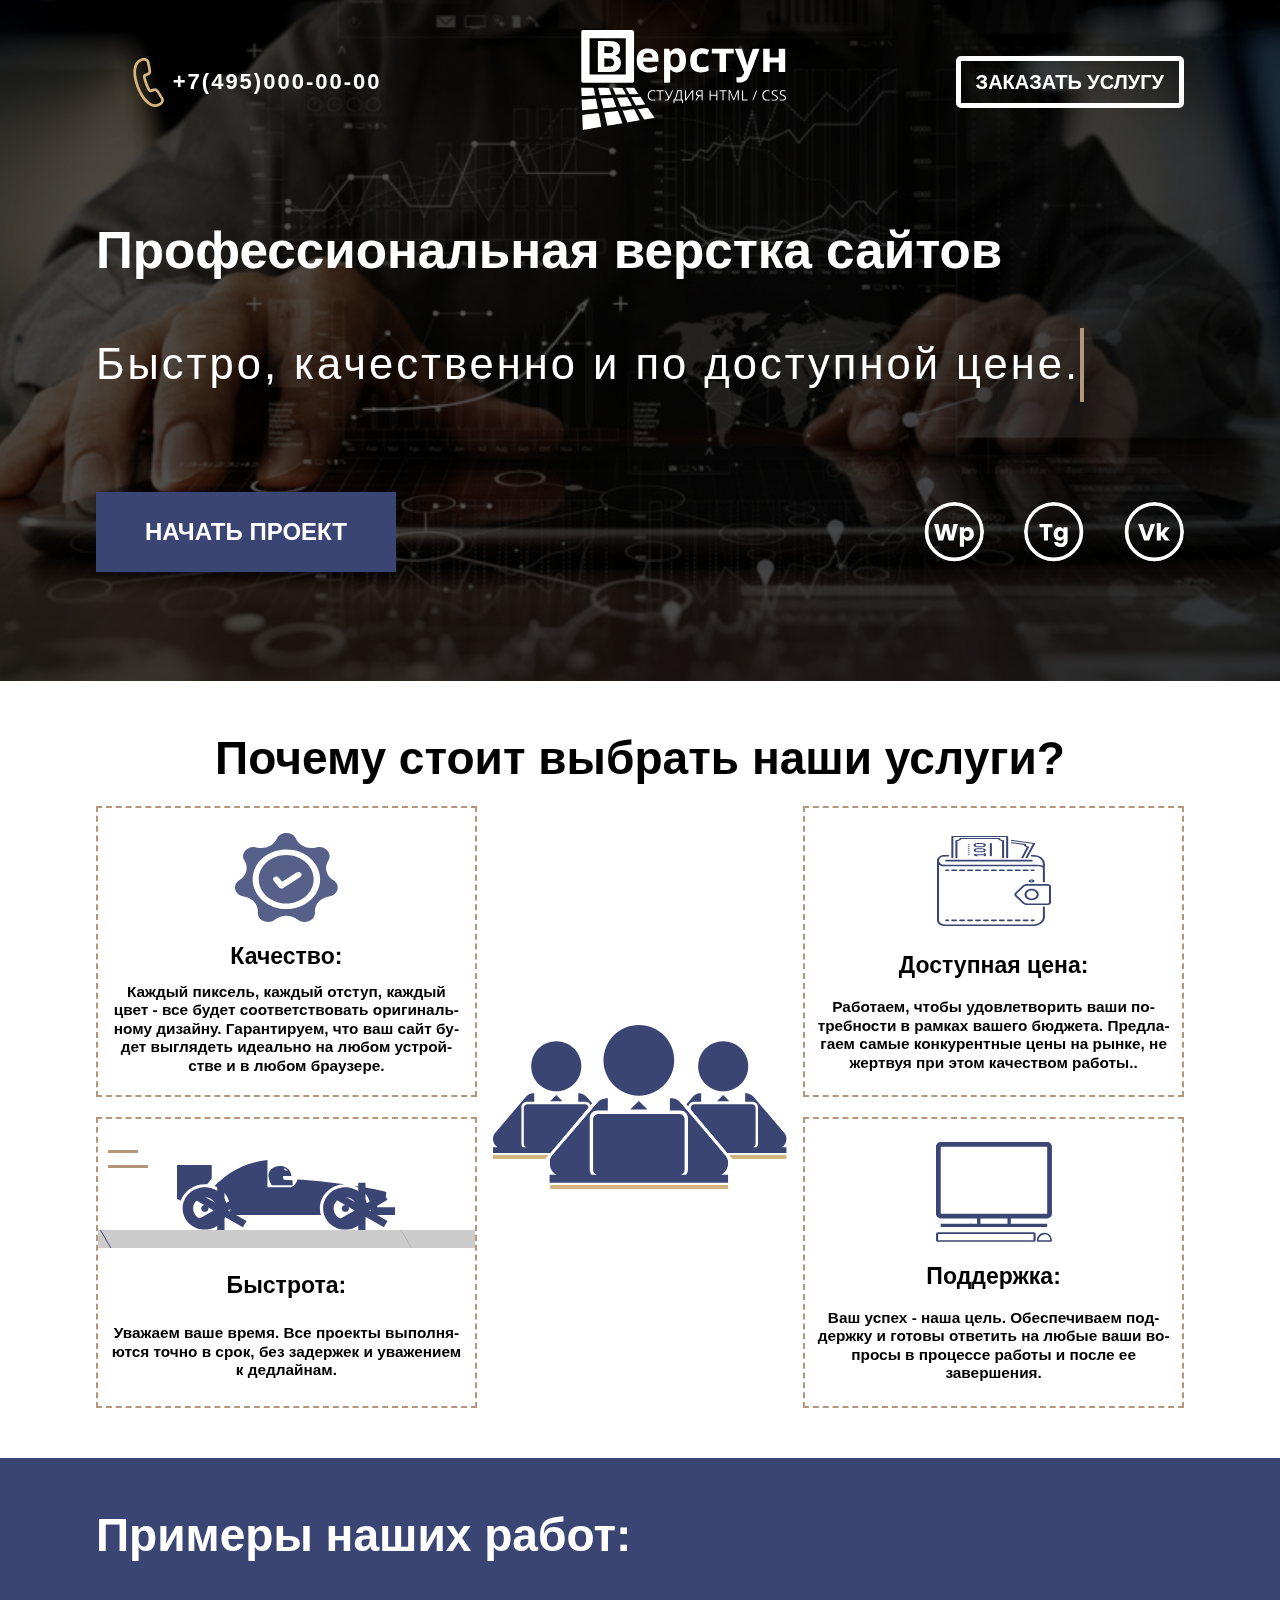
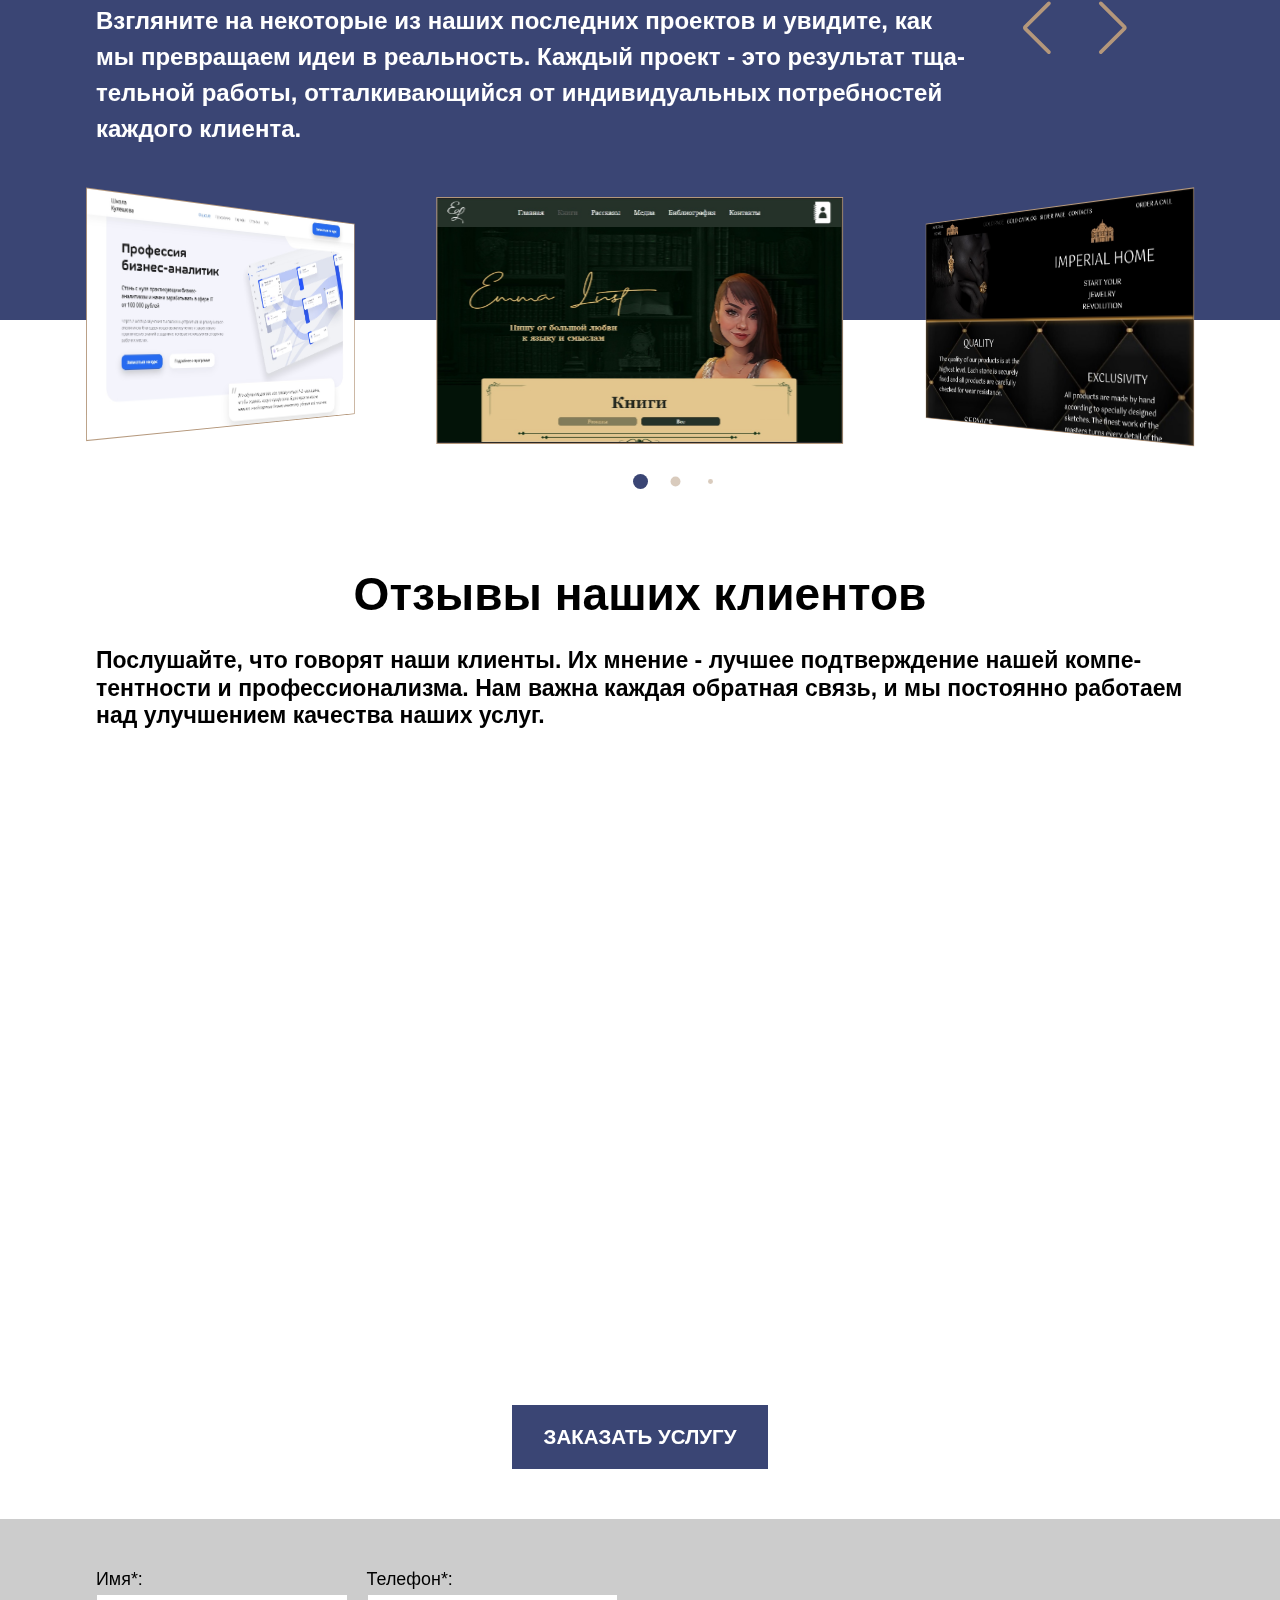
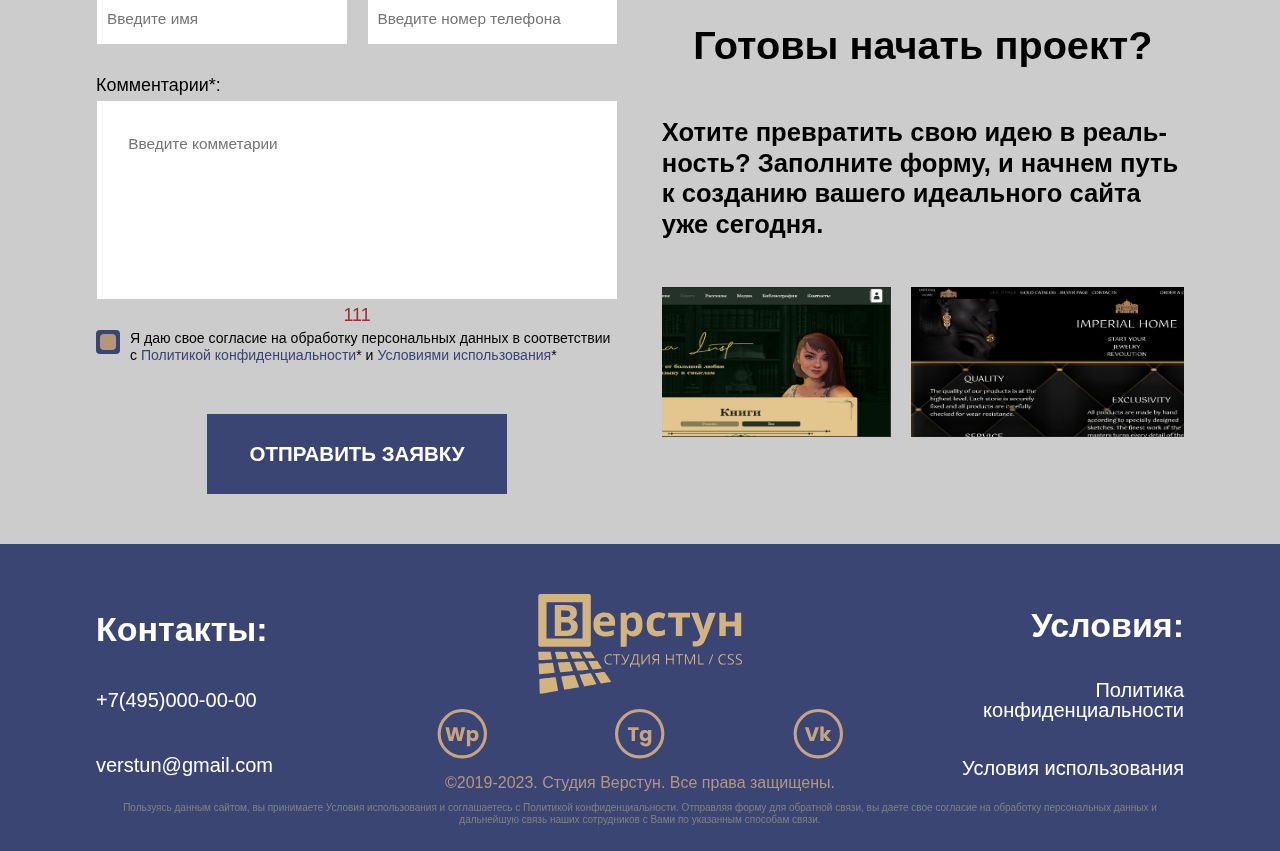
==== commit 4afb6175: "правка бегущей строки" ====
--- a/index.html
+++ b/index.html
@@ -72,85 +72,84 @@
 
         <!--'2 БЛОК'-->
         <section class="advantages-block">
-  <div class="advantages-block__container">
-    <h3 class="advantages-block__title">Почему стоит выбрать наши услуги?</h3>
-    <div class="advantages-block__people-img">
-      <img src="img/3-mans-pc-blue.svg" alt="people">
-    </div>
-    <!--'1card'-->
-    <div class="advantages-block__card card-advantages card-advantages-1">
-      <div class="card-advantages__img">
-        <div class="quality">
-          <img src="img/quality.svg" alt="quality">
-        </div>
-      </div>
-      <h4 class="card-advantages__title">Качество:</h4>
-      <p class="card-advantages__text">Каждый пиксель, каждый отступ, каждый цвет - все будет соответствовать
-        оригинальному дизайну. Гарантируем, что ваш сайт будет выглядеть идеально на любом устройстве и в любом
-        браузере.
-      </p>
-    </div>
-    <!--''-->
-
-    <!--'2card'-->
-    <div class="advantages-block__card card-advantages card-advantages-2">
-      <div class="card-advantages__img">
-        <img class="wallet" src="img/wallet.svg" alt="Деньги">
-        <img class="money" src="img/money.svg" alt="money">
-      </div>
-      <h4 class="card-advantages__title">Доступная цена:</h4>
-      <p class="card-advantages__text">Работаем, чтобы удовлетворить ваши потребности в рамках вашего бюджета.
-        Предлагаем самые конкурентные цены на рынке, не жертвуя при этом качеством работы..</p>
-    </div>
-    <!--''-->
-
-    <!--'3card'-->
-    <div class="advantages-block__card card-advantages card-advantages-3">
-      <div class="card-advantages__img">
-
-
-
-        <div class="line-fast line-fast-1"></div>
-        <div class="line-fast line-fast-2"></div>
-        <div class="fast">
-          <div class="card-advantages__string">
-            <div class="card-advantages__marquee">
-              <div class="road "></div>
-              <div class="road "></div>
-              <div class="road "></div>
-              <div class="road "></div>
-              <div class="road "></div>
-              <div class="road "></div>
-              <div class="road "></div>
-              <div class="road "></div>
-              <div class="road "></div>
-              <div class="road "></div>
-            </div>
-          </div>
-          <img src="img/speed.svg" alt="fast">
-        </div>
-      </div>
-      <h4 class="card-advantages__title">Быстрота:</h4>
-      <p class="card-advantages__text">Уважаем ваше время. Все проекты выполняются точно в срок, без задержек и
-        уважением к дедлайнам.
-      </p>
-    </div>
-    <!--''-->
-
-    <!--'4card'-->
-    <div class="advantages-block__card card-advantages card-advantages-4">
-      <div class="card-advantages__img ">
-        <div class="computer">
-
-          <img src="img/computer.svg" alt="computer">
-        </div>
-      </div>
-      <h4 class="card-advantages__title">Поддержка:</h4>
-      <p class="card-advantages__text">Ваш успех - наша цель. Обеспечиваем поддержку и готовы ответить на любые ваши
-        вопросы в процессе работы и после ее завершения.</p>
-    </div>
-    <!--''-->
-  </div>
+    <div class="advantages-block__container">
+        <h3 class="advantages-block__title">Почему стоит выбрать наши услуги?</h3>
+        <div class="advantages-block__people-img">
+            <img src="img/3-mans-pc-blue.svg" alt="people">
+        </div>
+        <!--'1card'-->
+        <div class="advantages-block__card card-advantages card-advantages-1">
+            <div class="card-advantages__img">
+                <div class="quality">
+                    <img src="img/quality.svg" alt="quality">
+                </div>
+            </div>
+            <h4 class="card-advantages__title">Качество:</h4>
+            <p class="card-advantages__text">Каждый пиксель, каждый отступ, каждый цвет - все будет соответствовать оригинальному дизайну. Гарантируем, что ваш сайт будет выглядеть идеально на любом устройстве и в любом браузере.
+            </p>
+        </div>
+        <!--''-->
+
+        <!--'2card'-->
+        <div class="advantages-block__card card-advantages card-advantages-2">
+            <div class="card-advantages__img">
+                <img class="wallet" src="img/wallet.svg" alt="Деньги">
+                <img class="money" src="img/money.svg" alt="money">
+            </div>
+            <h4 class="card-advantages__title">Доступная цена:</h4>
+            <p class="card-advantages__text">Работаем, чтобы удовлетворить ваши потребности в рамках вашего бюджета. Предлагаем самые конкурентные цены на рынке, не жертвуя при этом качеством работы..</p>
+        </div>
+        <!--''-->
+
+        <!--'3card'-->
+        <div class="advantages-block__card card-advantages card-advantages-3">
+            <div class="card-advantages__img">
+
+
+
+                <div class="line-fast line-fast-1"></div>
+                <div class="line-fast line-fast-2"></div>
+                <div class="fast">
+                    <div class="card-advantages__string">
+                        <div class="card-advantages__marquee">
+                            <div class="road "></div>
+                            <div class="road "></div>
+                            <div class="road "></div>
+                            <div class="road "></div>
+                            <div class="road "></div>
+                            <div class="road "></div>
+                            <div class="road "></div>
+                            <div class="road "></div>
+                            <div class="road "></div>
+                            <div class="road "></div>
+                            <div class="road "></div>
+                            <div class="road "></div>
+                            <div class="road "></div>
+                            <div class="road "></div>
+                        </div>
+                    </div>
+                    <img src="img/speed.svg" alt="fast">
+                </div>
+            </div>
+            <h4 class="card-advantages__title">Быстрота:</h4>
+            <p class="card-advantages__text">Уважаем ваше время. Все проекты выполняются точно в срок, без задержек и уважением к дедлайнам.
+            </p>
+        </div>
+        <!--''-->
+
+        <!--'4card'-->
+        <div class="advantages-block__card card-advantages card-advantages-4">
+            <div class="card-advantages__img ">
+                <div class="computer">
+
+                    <img src="img/computer.svg" alt="computer">
+                </div>
+            </div>
+            <h4 class="card-advantages__title">Поддержка:</h4>
+            <p class="card-advantages__text">Ваш успех - наша цель. Обеспечиваем поддержку и готовы ответить на любые ваши вопросы в процессе работы и после ее завершения.</p>
+        </div>
+        <!--''-->
+    </div>
 </section>
 
         <!--'3 БЛОК'-->
@@ -187,6 +186,7 @@
 
     <!--'пагинация'-->
     <div class="swiper-pagination"></div>
+  </div>
 </section>
 
         <!--'4 БЛОК'-->
@@ -284,7 +284,7 @@
                 <textarea name="comment" id="comment" cols="30" rows="10" placeholder="
      Введите комметарии
       " required></textarea>
-                <div class="form-block__massage-err"></div>
+                <div class="form-block__massage-err">111</div>
             </label>
             <!--'чекбокс'-->
             <div class="form-block__checkbox">
@@ -316,16 +316,18 @@
             <h2 class="form-block__title">Готовы начать проект?</h2>
             <h3 class="form-block__subtitle">Хотите превратить свою идею в реальность? Заполните форму, и начнем путь к
                 созданию вашего идеального сайта уже сегодня.</h3>
-            <div class="form-block__string">
+            <div class="form-block__string string">
                 <div class="form-block__marquee" id="marquee">
+
                     <img src="img/partner/1.jpg" alt="" />
                     <img src="img/partner/2.jpg" alt="" />
                     <img src="img/partner/3.jpg" alt="" />
                     <img src="img/partner/4.jpg" alt="" />
                     <img src="img/partner/5.jpg" alt="" />
-                    <img src="img/partner/6.jpg" alt="" />
-                </div>
-            </div>
+
+                </div>
+            </div>
+
         </div>
     </div>
 </section>
@@ -369,6 +371,14 @@
     <p class="policy-popup__text">Текст Политики конфиденциальности или Условий использования(через javascript)</p>
   </div>
 </section>
+    <!--''-->
+    <!--''-->
+    <!--''-->
+    <!--''-->
+    <!--''-->
+    <!--''-->
+    <!--''-->
+
 
 </body>
 <!--'Script'-->
@@ -378,4 +388,5 @@
 <script src="libs/swiper-bundle.min.js"></script>
 <script src="js/swiper.js"></script>
 
+
 </html>--- a/css/0-style-index.css
+++ b/css/0-style-index.css
@@ -76,31 +76,33 @@
     -o-transition: all 5s ease 0s;
     transition: all 5s ease 0s; }
   .wave-btn__waves {
+    width: 100% !important;
+    height: 100% !important;
     position: absolute;
-    left: 18%;
+    left: 0;
     top: 0;
-    /**/
-    -webkit-transition: all 6s ease 0s;
-    -o-transition: all 6s ease 0s;
-    transition: all 6s ease 0s; }
+    /**/ }
     .wave-btn__waves:after, .wave-btn__waves::before {
       content: '';
       position: absolute;
-      top: 0;
-      width: 260%;
-      height: 260%;
-      /**/ }
+      top: 0%;
+      width: 40vw;
+      height: 40vw;
+      -webkit-transform: translate3d(-50%, 23%, 0) rotate(0deg) scale(1);
+      transform: translate3d(-50%, 23%, 0) rotate(0deg) scale(1); }
     .wave-btn__waves:after {
-      left: 38%;
+      left: 42%;
       border-radius: 44%;
-      /**/ }
+      -webkit-animation: waves 4s infinite linear;
+      animation: waves 4s infinite linear; }
     .wave-btn__waves::before {
-      left: 62%;
+      left: 58%;
       border-radius: 42%;
-      /**/ }
+      -webkit-animation: waves 6s infinite linear;
+      animation: waves 6s infinite linear; }
 
 .wave-btn:hover .wave-btn__waves {
-  top: -300px; }
+  top: -20vw; }
 
 /*----keyframes HEADER btn-----*/
 @-webkit-keyframes wavesHeader {
@@ -408,8 +410,8 @@
     -ms-flex-align: center;
     align-items: center; }
   .header__phone-container {
-    width: 280px;
-    height: 60px;
+    max-width: 30vw;
+    padding: 10px 30px;
     display: -webkit-box;
     display: -ms-flexbox;
     display: flex;
@@ -423,9 +425,9 @@
     width: auto;
     height: 100%; }
   .header__phone {
-    font-size: 22px;
-    font-weight: 700;
-    line-height: 24px;
+    font-size: 1.6vw;
+    font-weight: 600;
+    line-height: 120%;
     font-style: normal;
     font-family: "Open Sans", sans-serif;
     color: white;
@@ -438,11 +440,10 @@
     height: -moz-max-content;
     height: max-content; }
     .header__logo img {
-      width: auto;
-      height: 120px; }
+      width: 15vw;
+      height: auto; }
   .header__btn {
-    width: 280px;
-    height: 60px; }
+    max-width: 30vw; }
     .header__btn .wave-btn {
       width: 100%;
       height: 100%;
@@ -455,19 +456,18 @@
       .header__btn .wave-btn:hover .wave-btn__text {
         color: black; }
       .header__btn .wave-btn__text {
-        font-size: 18px;
-        font-weight: 700;
-        line-height: 20px;
+        padding: 10px 30px;
+        font-size: 1.6vw;
+        font-weight: 600;
+        line-height: 120%;
         font-style: normal;
         font-family: "Open Sans", sans-serif;
         color: white;
         text-transform: uppercase; }
       .header__btn .wave-btn__waves {
-        width: 280px;
-        height: 280px;
-        -webkit-transition: all 8s ease 0s;
-        -o-transition: all 8s ease 0s;
-        transition: all 8s ease 0s; }
+        -webkit-transition: all 5s ease 0s;
+        -o-transition: all 5s ease 0s;
+        transition: all 5s ease 0s; }
         .header__btn .wave-btn__waves:after {
           background-color: white;
           -webkit-animation: wavesHeader 4s infinite linear;
@@ -535,7 +535,7 @@
       font-family: "Open Sans", sans-serif; }
     .header__logo img {
       width: auto;
-      height: 80px; }
+      height: 90px; }
     .header__btn .wave-btn {
       border: 3px solid white;
       /*------ТЕКСТ КНОПКИ--------*/
@@ -552,6 +552,42 @@
         -webkit-transition: all 4s ease 0s;
         -o-transition: all 4s ease 0s;
         transition: all 4s ease 0s; } }
+
+@media (max-width: 768px) {
+  .header {
+    padding: 10px 0px;
+    /*----КНОПКА---*/ }
+    .header__phone-img {
+      width: auto;
+      height: 20px; }
+    .header__phone {
+      font-size: 11px;
+      font-weight: 700;
+      line-height: 11px;
+      font-style: normal;
+      font-family: "Open Sans", sans-serif; }
+    .header__logo img {
+      width: auto;
+      height: 50px; }
+    .header__btn .wave-btn {
+      border: 2px solid white;
+      /*------ТЕКСТ КНОПКИ--------*/
+      /*---------ВОЛНЫ-------*/ }
+      .header__btn .wave-btn:hover {
+        border: 2px solid #b4977b; }
+      .header__btn .wave-btn__text {
+        padding: 7px 10px 6px;
+        font-size: 10px;
+        font-weight: 600;
+        line-height: 10px;
+        font-style: normal;
+        font-family: "Open Sans", sans-serif; }
+      .header__btn .wave-btn__waves {
+        width: 180px;
+        height: 180px;
+        -webkit-transition: all 5s ease 0s;
+        -o-transition: all 5s ease 0s;
+        transition: all 5s ease 0s; } }
 
 /*------1-БЛОК----*/
 .service-block {
@@ -595,7 +631,7 @@
     height: -webkit-max-content;
     height: -moz-max-content;
     height: max-content;
-    padding: 150px 0 50px;
+    padding: 150px 0 150px;
     color: white; }
   .service-block__title {
     margin-top: 10px;
@@ -664,8 +700,8 @@
     -ms-flex-align: center;
     align-items: center; }
   .service-block__btn {
-    width: 400px;
-    height: 130px;
+    width: 22vw;
+    height: 7vw;
     background-color: #3a4574;
     border: 2px solid #3a4574; }
     .service-block__btn .wave-btn {
@@ -680,9 +716,9 @@
         color: #3a4574;
         text-shadow: 0 -1px 0 white, 0 -1px 0 white, 0 1px 0 white, 0 1px 0 white, -1px 0 0 white, 1px 0 0 white, -1px 0 0 white, 1px 0 0 white, -1px -1px 0 white, 1px -1px 0 white, -1px 1px 0 white, 1px 1px 0 white; }
       .service-block__btn .wave-btn__text {
-        font-size: 30px;
+        font-size: 1.8vw;
         font-weight: 700;
-        line-height: 30px;
+        line-height: 120%;
         font-style: normal;
         font-family: "Open Sans", sans-serif;
         color: white;
@@ -711,8 +747,10 @@
     background-size: 100% 100%;
     background-position: center;
     background-repeat: no-repeat;
-    width: 70px;
-    height: 70px;
+    width: 4vw;
+    height: 4vw;
+    min-width: 50px;
+    min-height: 50px;
     border-radius: 50%;
     color: white; }
     .service-block__link:hover {
@@ -876,7 +914,7 @@
     height: -moz-max-content;
     height: max-content;
     position: relative;
-    top: -40px;
+    top: -60px;
     left: 2%;
     text-align: center;
     font-size: 3.6vw;
@@ -896,7 +934,7 @@
     justify-content: center;
     -ms-flex-line-pack: center;
     align-content: center;
-    margin-top: -150px; }
+    margin-top: -50px; }
     .advantages-block__people-img img {
       width: 90%;
       margin: auto; }
@@ -944,17 +982,17 @@
     grid-template-rows: 100%; }
   .card-advantages__title {
     text-align: center;
-    font-size: 34px;
+    font-size: 1.8vw;
     font-weight: 700;
-    line-height: 34px;
+    line-height: 120%;
     font-style: normal;
     font-family: "Open Sans", sans-serif;
     margin: 5px 0 2px; }
   .card-advantages__text {
     text-align: center;
-    font-size: 20px;
+    font-size: 1.2vw;
     font-weight: 700;
-    line-height: 22px;
+    line-height: 120%;
     font-style: normal;
     font-family: "Open Sans", sans-serif;
     -webkit-hyphens: auto;
@@ -1277,7 +1315,7 @@
     height: 0%; } }
 
 /*----MEDIA----*/
-@media (max-width: 1500px) {
+@media (max-width: 1600px) {
   .advantages-block__container {
     padding-top: 50px;
     grid-template-areas: 'title title title' 'card-1 img card-2' 'card-3 img card-4';
@@ -1322,36 +1360,6 @@
     -ms-grid-row: 5;
     -ms-grid-column: 3; } }
 
-/*
-.advantages-block {
-    &__container {
-      @include content-container;
-      padding-top: 100px;
-      grid-template-areas: 'card-1 title card-2' 'card-3 img card-4';
-      grid-template-columns: 30% 1fr 30%;
-      grid-template-rows: repeat(2, 1fr);
-      row-gap: 20px;
-    }
-    //--заголовок--
-    &__title {
-      width: 96%;
-      @include leTo(-40px, 2%);
-      @include fontSize(3.6vw, 120%, 900);
-    }
-    //--изображение--
-    &__people-img {
-      margin-top: -150px;
-      img {
-        width: 90%;
-        margin: auto;
-      }
-    }
-    //--карточки--
-    &__card {
-      min-height: 350px;
-    }
-  }
-  */
 /*------3-БЛОК----*/
 .work-block {
   width: 100%;
@@ -1405,17 +1413,17 @@
   .work-block__content-text {
     width: 80%; }
   .work-block__title {
-    font-size: 48px;
+    font-size: 3.6vw;
     font-weight: 900;
-    line-height: 56px;
+    line-height: 120%;
     font-style: normal;
     font-family: "Open Sans", sans-serif;
     color: white; }
   .work-block__text {
-    margin-top: 25px;
-    font-size: 28px;
-    font-weight: 700;
-    line-height: 36px;
+    margin-top: 40px;
+    font-size: 1.6vw;
+    font-weight: 600;
+    line-height: 120%;
     font-style: normal;
     font-family: "Open Sans", sans-serif;
     color: white;
@@ -1436,7 +1444,7 @@
     -webkit-box-align: center;
     -ms-flex-align: center;
     align-items: center;
-    gap: 40px; }
+    gap: 3vw; }
   .work-block__arrow {
     position: static !important;
     display: -webkit-box;
@@ -1461,7 +1469,7 @@
     height: -webkit-max-content !important;
     height: -moz-max-content !important;
     height: max-content !important;
-    font-size: 74px;
+    font-size: 4.5vw;
     color: #b4977b;
     padding: 5px; }
   .work-block .work-block__nav .swiper-button-prev:hover::after,
@@ -1555,6 +1563,7 @@
 /*------4-БЛОК----*/
 .reviews-block {
   width: 100%;
+  margin-top: -2px;
   background-color: white;
   /*--заголовок*/
   /*----КНОПКА---*/ }
@@ -1577,15 +1586,15 @@
   .reviews-block__title {
     width: 100%;
     text-align: center;
-    font-size: 48px;
+    font-size: 3.6vw;
     font-weight: 900;
-    line-height: 56px;
+    line-height: 120%;
     font-style: normal;
     font-family: "Open Sans", sans-serif; }
   .reviews-block__subtitle {
-    font-size: 28px;
-    font-weight: 700;
-    line-height: 36px;
+    font-size: 1.6vw;
+    font-weight: 600;
+    line-height: 120%;
     font-style: normal;
     font-family: "Open Sans", sans-serif;
     -webkit-hyphens: auto;
@@ -1604,8 +1613,8 @@
     -o-transition: opacity 1s ease 0s;
     transition: opacity 1s ease 0s; }
   .reviews-block__btn {
-    width: 380px;
-    height: 100px;
+    width: 20vw;
+    height: 5vw;
     margin: 25px auto 0px;
     background-color: #3a4574;
     border: 2px solid #3a4574; }
@@ -1621,9 +1630,9 @@
         color: #3a4574;
         text-shadow: 0 -1px 0 white, 0 -1px 0 white, 0 1px 0 white, 0 1px 0 white, -1px 0 0 white, 1px 0 0 white, -1px 0 0 white, 1px 0 0 white, -1px -1px 0 white, 1px -1px 0 white, -1px 1px 0 white, 1px 1px 0 white; }
       .reviews-block__btn .wave-btn__text {
-        font-size: 30px;
+        font-size: 1.6vw;
         font-weight: 700;
-        line-height: 30px;
+        line-height: 120%;
         font-style: normal;
         font-family: "Open Sans", sans-serif;
         color: white;
@@ -1667,9 +1676,9 @@
       width: 100%;
       height: 100%; }
   .review__text {
-    font-size: 20px;
+    font-size: 1.2vw;
     font-weight: 500;
-    line-height: 24px;
+    line-height: 120%;
     font-style: normal;
     font-family: "Open Sans", sans-serif;
     -webkit-hyphens: auto;
@@ -1690,27 +1699,33 @@
     /*--заголовок*/
     /*----КНОПКА---*/ }
     .reviews-block__subtitle {
-      font-size: 24px;
-      font-weight: 700;
-      line-height: 36px;
+      font-size: 1.8vw;
+      font-weight: 600;
+      line-height: 120%;
       font-style: normal;
-      font-family: "Open Sans", sans-serif; }
-    .reviews-block__btn {
-      width: 300px;
-      height: 80px;
-      margin: 20px auto 0px; }
-      .reviews-block__btn .wave-btn {
-        /*------ТЕКСТ КНОПКИ--------*/
-        /*---------ВОЛНЫ-------*/ }
-        .reviews-block__btn .wave-btn__text {
-          font-size: 26px;
-          font-weight: 700;
-          line-height: 30px;
-          font-style: normal;
-          font-family: "Open Sans", sans-serif; }
-        .reviews-block__btn .wave-btn__waves {
-          width: 280px;
-          height: 280px; } }
+      font-family: "Open Sans", sans-serif;
+      -webkit-hyphens: auto;
+      -ms-hyphens: auto;
+      hyphens: auto; }
+    .reviews-block__btn .wave-btn {
+      /*------ТЕКСТ КНОПКИ--------*/ }
+  .review__img {
+    width: 70px;
+    height: 70px; }
+  .review__text {
+    font-size: 120%;
+    font-weight: 500;
+    line-height: 120%;
+    font-style: normal;
+    font-family: "Open Sans", sans-serif; }
+  .review::after {
+    content: '';
+    position: absolute;
+    bottom: 0%;
+    left: 2.5%;
+    width: 30%;
+    height: 4px;
+    background-color: #b4977b; } }
 
 /*------5-БЛОК----*/
 .form-block {
@@ -1760,22 +1775,24 @@
     -webkit-column-gap: 19px;
     column-gap: 19px; }
     .form-block__form label {
-      font-size: 24px;
-      font-weight: 300;
-      line-height: 24px;
+      font-size: 1.4vw;
+      font-weight: 500;
+      line-height: 120%;
       font-style: normal;
       font-family: "Open Sans", sans-serif;
       display: -ms-grid;
       display: grid; }
       .form-block__form label input {
         width: 100%;
-        height: 80px;
+        height: -webkit-max-content;
+        height: -moz-max-content;
+        height: max-content;
         margin-top: 4px;
         border: 1px solid #cccccc;
-        padding: 28px 16px;
-        font-size: 16px;
+        padding: 15px 10px;
+        font-size: 1.2vw;
         font-weight: 400;
-        line-height: 22px;
+        line-height: 120%;
         font-style: normal;
         font-family: "Open Sans", sans-serif; }
         .form-block__form label input:hover {
@@ -1787,10 +1804,10 @@
         height: 200px;
         margin-top: 4px;
         border: 1px solid #cccccc;
-        padding: 28px 16px;
-        font-size: 16px;
+        padding: 15px 10px;
+        font-size: 1.2vw;
         font-weight: 400;
-        line-height: 22px;
+        line-height: 120%;
         font-style: normal;
         font-family: "Open Sans", sans-serif;
         resize: none; }
@@ -1807,10 +1824,11 @@
     display: none; }
   .form-block__checkbox-label {
     position: relative;
+    margin-bottom: 25px;
     display: -ms-grid;
     display: grid;
     grid-auto-flow: column;
-    font-size: 18px !important;
+    font-size: 1.1vw !important;
     -webkit-box-align: center;
     -ms-flex-align: center;
     align-items: center;
@@ -1822,18 +1840,18 @@
       content: '';
       -ms-flex-item-align: start;
       align-self: flex-start;
-      width: 24px;
-      height: 24px;
+      width: 32px;
+      height: 32px;
       background-color: #3a4574;
       border-radius: 4px;
       margin: 0px 10px 0px 0px; }
     .form-block__checkbox-label::after {
       content: '';
       position: absolute;
-      top: 4px;
-      left: 4px;
-      width: 16px;
-      height: 16px;
+      top: 6px;
+      left: 6px;
+      width: 20px;
+      height: 20px;
       background-color: #b4977b;
       border-radius: 4px;
       -webkit-transform: scale(0);
@@ -1851,8 +1869,8 @@
     -ms-transform: scale(1);
     transform: scale(1); }
   .form-block__btn {
-    width: 330px;
-    height: 80px;
+    width: 20vw;
+    height: 5vw;
     margin: 10px auto 0px;
     background-color: #3a4574;
     border: 2px solid #3a4574; }
@@ -1868,9 +1886,9 @@
         color: #3a4574;
         text-shadow: 0 -1px 0 white, 0 -1px 0 white, 0 1px 0 white, 0 1px 0 white, -1px 0 0 white, 1px 0 0 white, -1px 0 0 white, 1px 0 0 white, -1px -1px 0 white, 1px -1px 0 white, -1px 1px 0 white, 1px 1px 0 white; }
       .form-block__btn .wave-btn__text {
-        font-size: 27px;
+        font-size: 1.6vw;
         font-weight: 700;
-        line-height: 30px;
+        line-height: 120%;
         font-style: normal;
         font-family: "Open Sans", sans-serif;
         color: white;
@@ -1892,14 +1910,15 @@
           animation: waves 6s infinite linear; }
   .form-block__massage-err {
     font-size: 20px;
-    font-weight: 700;
-    line-height: 20px;
+    font-weight: 500;
+    line-height: 22px;
     font-style: normal;
     font-family: "Open Sans", sans-serif;
     width: 100%;
-    height: 24px;
-    margin-top: 10px;
-    text-align: center; }
+    height: 22px;
+    margin-top: 5px;
+    text-align: center;
+    color: #9c2e2e; }
   .form-block__text-block {
     width: 100%;
     height: 100% !important;
@@ -1914,15 +1933,15 @@
     grid-template-rows: repeat(3, max-content); }
   .form-block__title {
     text-align: center;
-    font-size: 48px;
+    font-size: 3.1vw;
     font-weight: 900;
-    line-height: 56px;
+    line-height: 120%;
     font-style: normal;
     font-family: "Open Sans", sans-serif; }
   .form-block__subtitle {
-    font-size: 28px;
-    font-weight: 700;
-    line-height: 36px;
+    font-size: 2vw;
+    font-weight: 600;
+    line-height: 120%;
     font-style: normal;
     font-family: "Open Sans", sans-serif;
     -webkit-hyphens: auto;
@@ -1935,24 +1954,13 @@
     height: max-content;
     overflow: hidden; }
   .form-block__marquee {
-    height: 70%;
     width: -webkit-max-content;
     width: -moz-max-content;
-    width: max-content;
-    display: -webkit-box;
-    display: -ms-flexbox;
-    display: flex;
-    -webkit-animation: string 8s infinite linear;
-    animation: string 8s infinite linear; }
-
-@keyframes string {
-  0% {
-    margin-left: 0%; }
-  100% {
-    margin-left: -75%; } }
+    width: max-content; }
     .form-block__marquee img {
-      width: 250px;
-      height: 130px; }
+      margin: 0px 10px;
+      width: 300px;
+      height: 150px; }
 
 .form-block__name {
   -ms-grid-row: 1;
@@ -1979,41 +1987,55 @@
 
 /*----MEDIA----*/
 @media (max-width: 1600px) {
-  .form-block {
-    /*----ФОРМА-ОТПРАВКИ-НА СТРАНИЦЕ----*/
-    /*----КНОПКА---*/ }
-    .form-block__form {
-      row-gap: 5px; }
-    .form-block__btn {
-      width: 300px;
-      height: 80px;
-      margin: 20px auto 0px;
-      /*------ТЕКСТ КНОПКИ--------*/
-      /*---------ВОЛНЫ-------*/ }
-      .form-block__btn__text {
-        font-size: 22px;
-        font-weight: 700;
-        line-height: 30px;
-        font-style: normal;
-        font-family: "Open Sans", sans-serif; }
-  /*---ОКНО-СООБЩЕНИЯ-ВАЛИДАЦИИ---*/
-  __massage-err {
-    font-size: 16px;
-    font-weight: 700;
-    line-height: 18px;
+  .form-block__form {
+    row-gap: 5px; }
+  .form-block__checkbox-label::before {
+    width: 24px;
+    height: 24px; }
+  .form-block__checkbox-label::after {
+    top: 4px;
+    left: 4px;
+    width: 16px;
+    height: 16px; }
+  .form-block__btn {
+    width: 300px;
+    height: 80px;
+    margin: 20px auto 0px; }
+    .form-block__btn__text {
+      font-size: 22px;
+      font-weight: 700;
+      line-height: 30px;
+      font-style: normal;
+      font-family: "Open Sans", sans-serif; }
+  .form-block__massage-err {
+    font-size: 18px;
+    font-weight: 500;
+    line-height: 20px;
     font-style: normal;
     font-family: "Open Sans", sans-serif;
     width: 100%;
-    height: 18px;
-    margin-top: 5px; }
-  /*----------------------------*/
-  /*----ТЕКСТОВЫЙ-БЛОК----*/
-  __subtitle {
-    font-size: 24px;
-    font-weight: 700;
-    line-height: 36px;
-    font-style: normal;
-    font-family: "Open Sans", sans-serif; } }
+    height: 20px;
+    margin-top: 5px; } }
+
+@media (max-width: 768px) {
+  .form-block {
+    overflow: hidden; }
+    .form-block__title {
+      font-size: 3.1vw;
+      font-weight: 900;
+      line-height: 120%;
+      font-style: normal;
+      font-family: "Open Sans", sans-serif; }
+    .form-block__subtitle {
+      font-size: 1.7vw;
+      font-weight: 600;
+      line-height: 120%;
+      font-style: normal;
+      font-family: "Open Sans", sans-serif; }
+    .form-block__marquee img {
+      margin: 0px 10px;
+      width: 200px;
+      height: 100px; } }
 
 /*------FOOTER----*/
 .footer {
@@ -2050,9 +2072,9 @@
       display: grid;
       -ms-flex-line-pack: center;
       align-content: center;
-      font-size: 160%;
-      font-weight: 300;
-      line-height: 100%;
+      font-size: 1.4vw;
+      font-weight: 400;
+      line-height: 120%;
       font-style: normal;
       font-family: "Open Sans", sans-serif; }
   .footer__contacts {
@@ -2065,9 +2087,9 @@
     display: grid;
     -ms-flex-line-pack: center;
     align-content: center;
-    font-size: 200%;
+    font-size: 1.8vw;
     font-weight: 700;
-    line-height: 100%;
+    line-height: 120%;
     font-style: normal;
     font-family: "Open Sans", sans-serif; }
   .footer__title-info {
@@ -2102,8 +2124,10 @@
     -ms-flex-align: center;
     align-items: center; }
   .footer__link {
-    width: 50px;
-    height: 50px;
+    width: 3vw;
+    height: 3vw;
+    min-width: 50px;
+    min-height: 50px;
     border-radius: 50%;
     -webkit-filter: invert(38%) sepia(3.5%) saturate(3125%) hue-rotate(349deg) brightness(110%) contrast(86%);
     filter: invert(38%) sepia(3.5%) saturate(3125%) hue-rotate(349deg) brightness(110%) contrast(86%); }
@@ -2116,9 +2140,9 @@
       -webkit-box-shadow: 0 0 30px 2px #b4977b, 0 0 15px 2px #b4977b inset;
       box-shadow: 0 0 30px 2px #b4977b, 0 0 15px 2px #b4977b inset; }
   .footer__copyright {
-    font-size: 18px;
+    font-size: 1.2vw;
     font-weight: 500;
-    line-height: 20px;
+    line-height: 120%;
     font-style: normal;
     font-family: "Open Sans", sans-serif;
     text-align: center;
@@ -2137,9 +2161,9 @@
     -ms-grid-column-span: 5;
     grid-area: agreement;
     margin-top: 10px;
-    font-size: 12px;
-    font-weight: 200;
-    line-height: 14px;
+    font-size: 0.6vw;
+    font-weight: 300;
+    line-height: 120%;
     font-style: normal;
     font-family: "Open Sans", sans-serif;
     color: gray;
@@ -2193,6 +2217,10 @@
       line-height: 12px;
       font-style: normal;
       font-family: "Open Sans", sans-serif; } }
+
+@media (max-width: 768px) {
+  .footer {
+    overflow: hidden; } }
 
 /*------popups----*/
 .policy-popup {
@@ -2268,3 +2296,16 @@
   transition: all 0.5s ease 0s; }
 
 /*----MEDIA----*/
+.string-block {
+  /*------контейнер-с-галереей------*/
+  /*  &__container {
+        @include wiHe(100%, max-content);
+    }*/
+  /* &__photo {
+        width: 100%;
+        border: 1px solid $goldColor;
+        img {
+            width: 100%;
+            height: 100px;
+        }
+    }*/ }
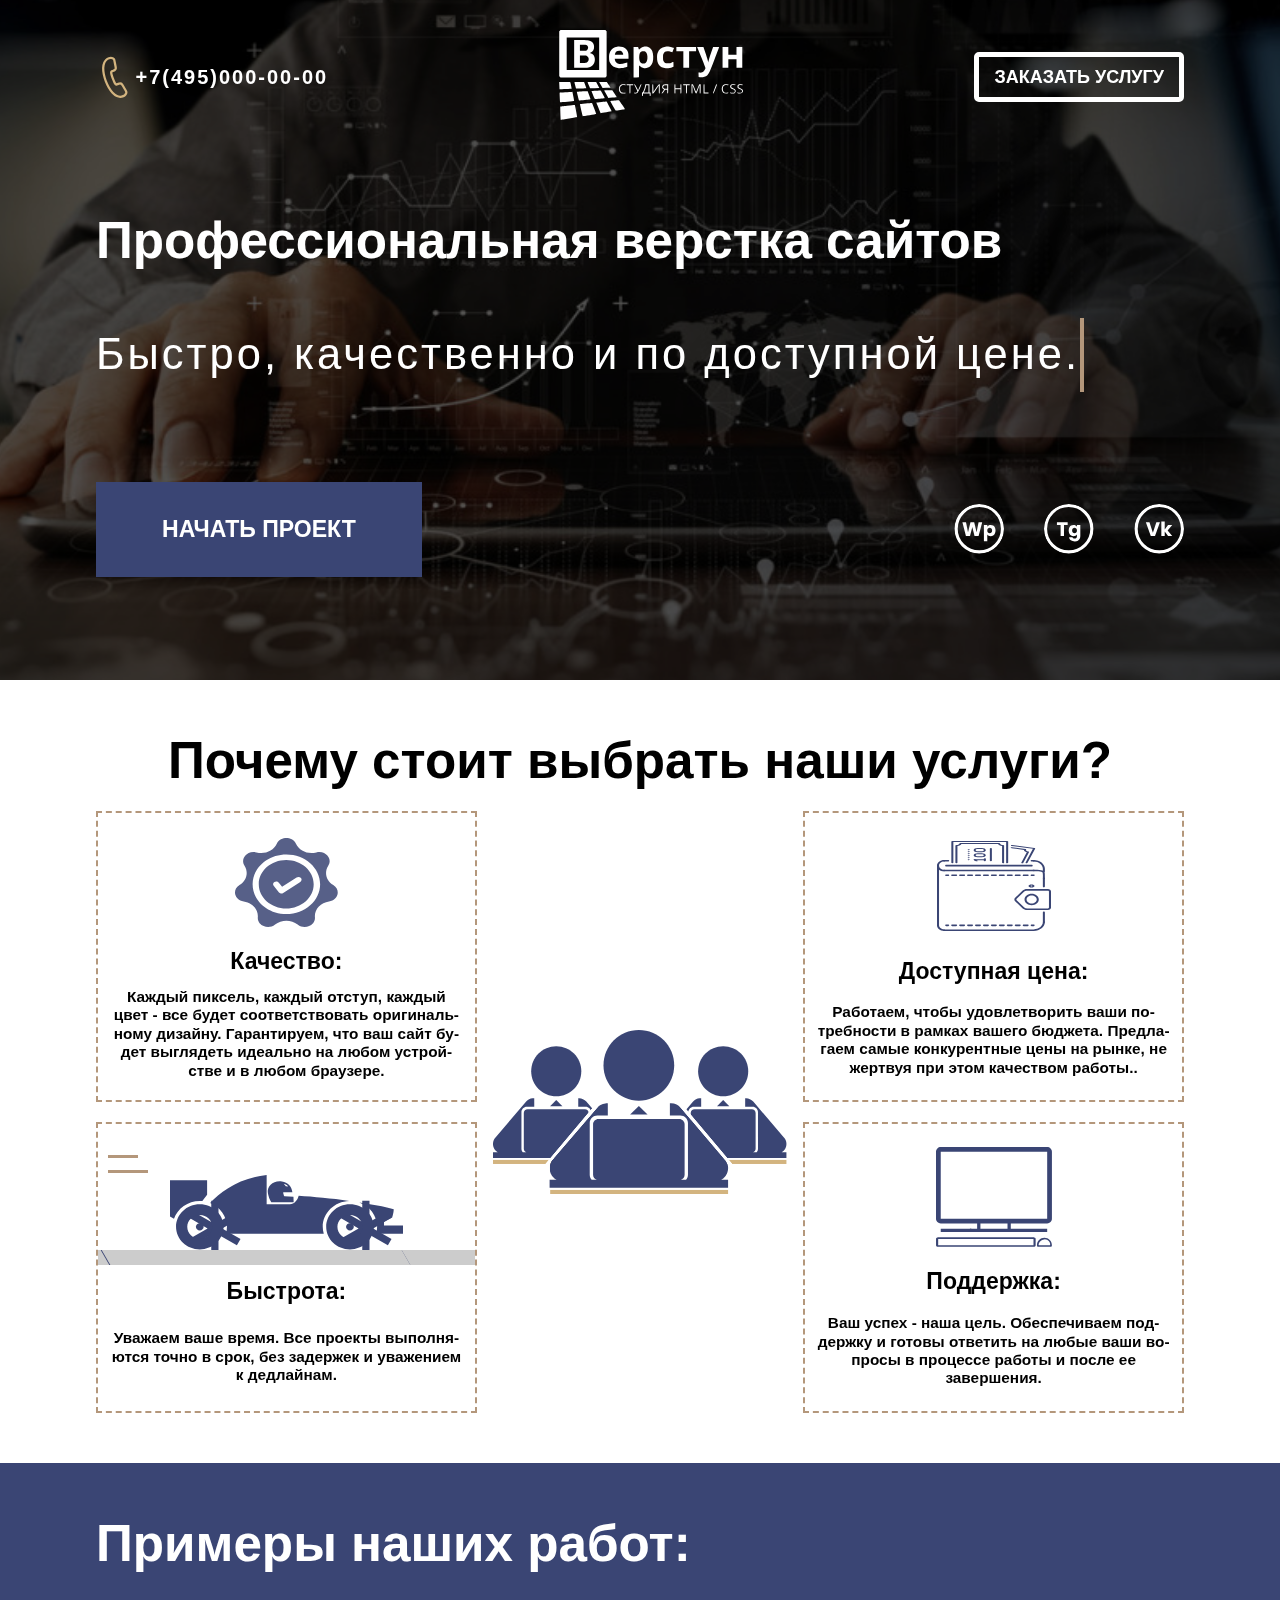
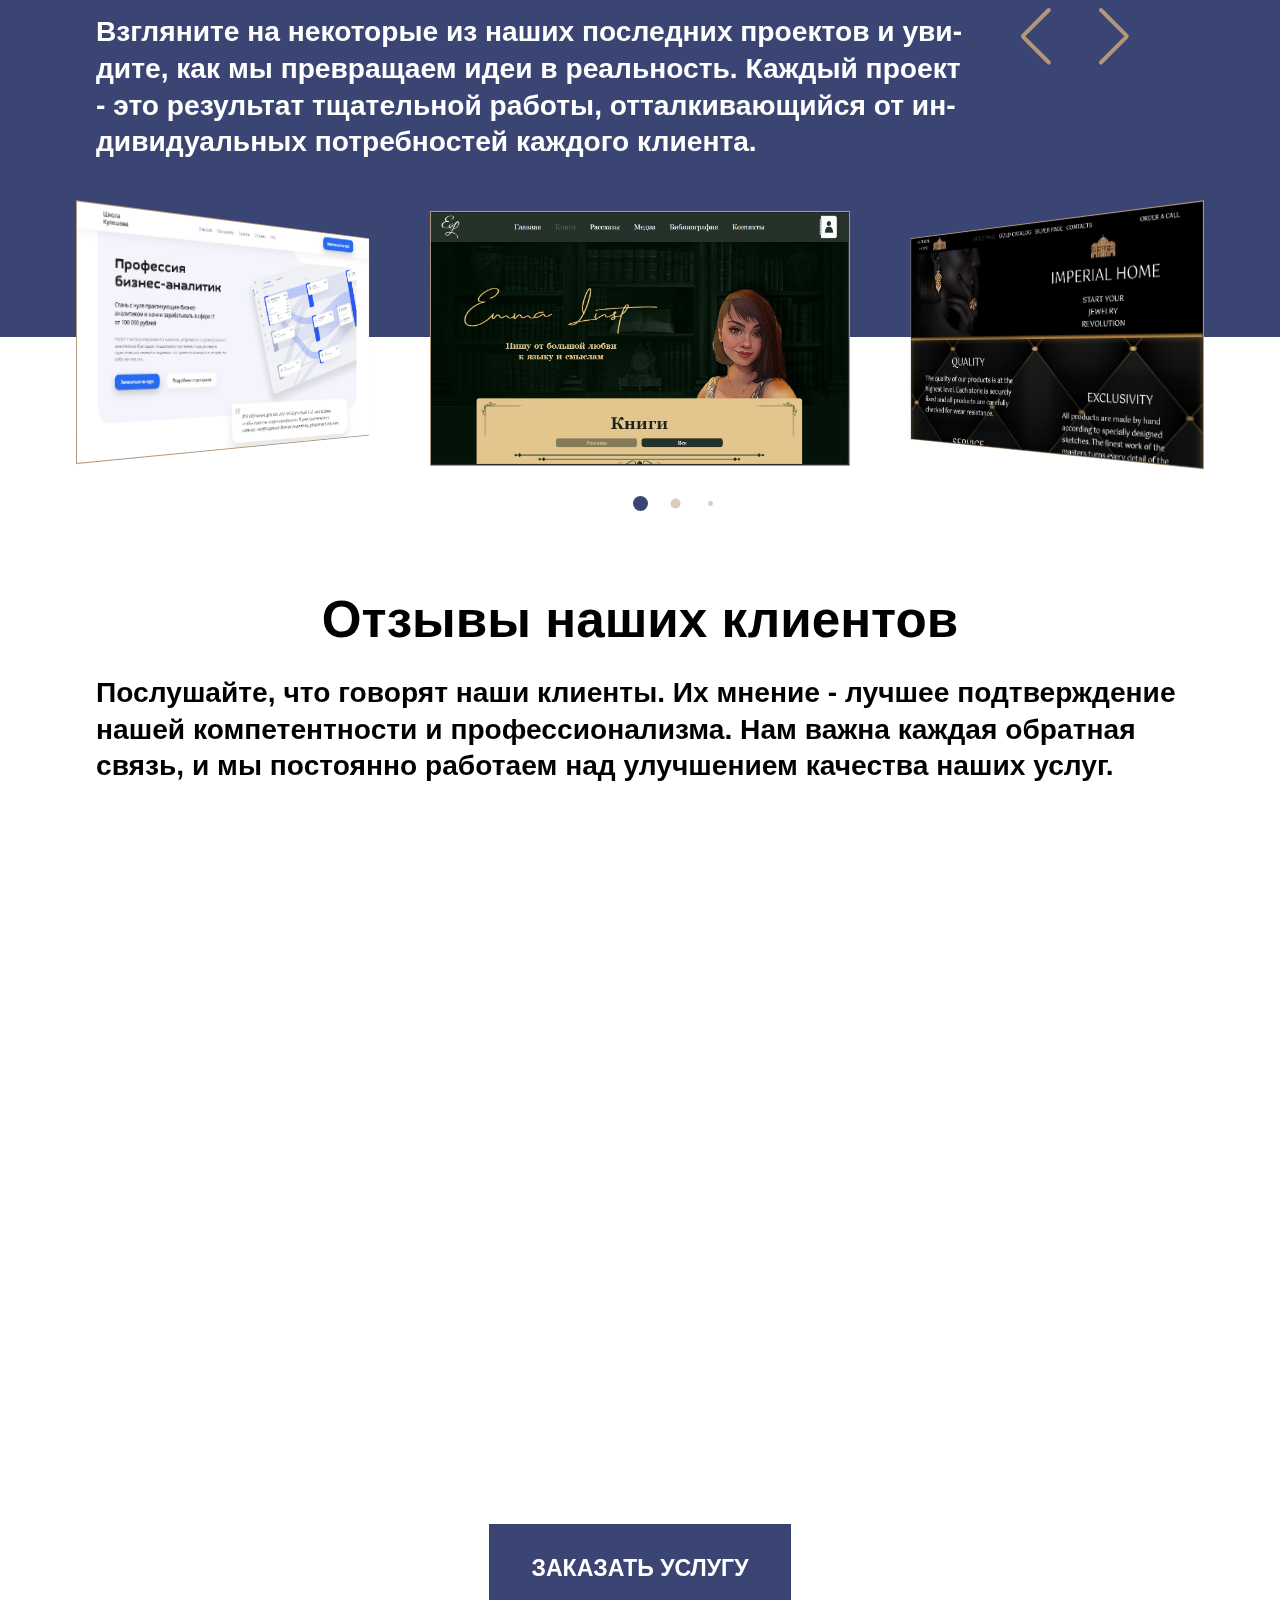
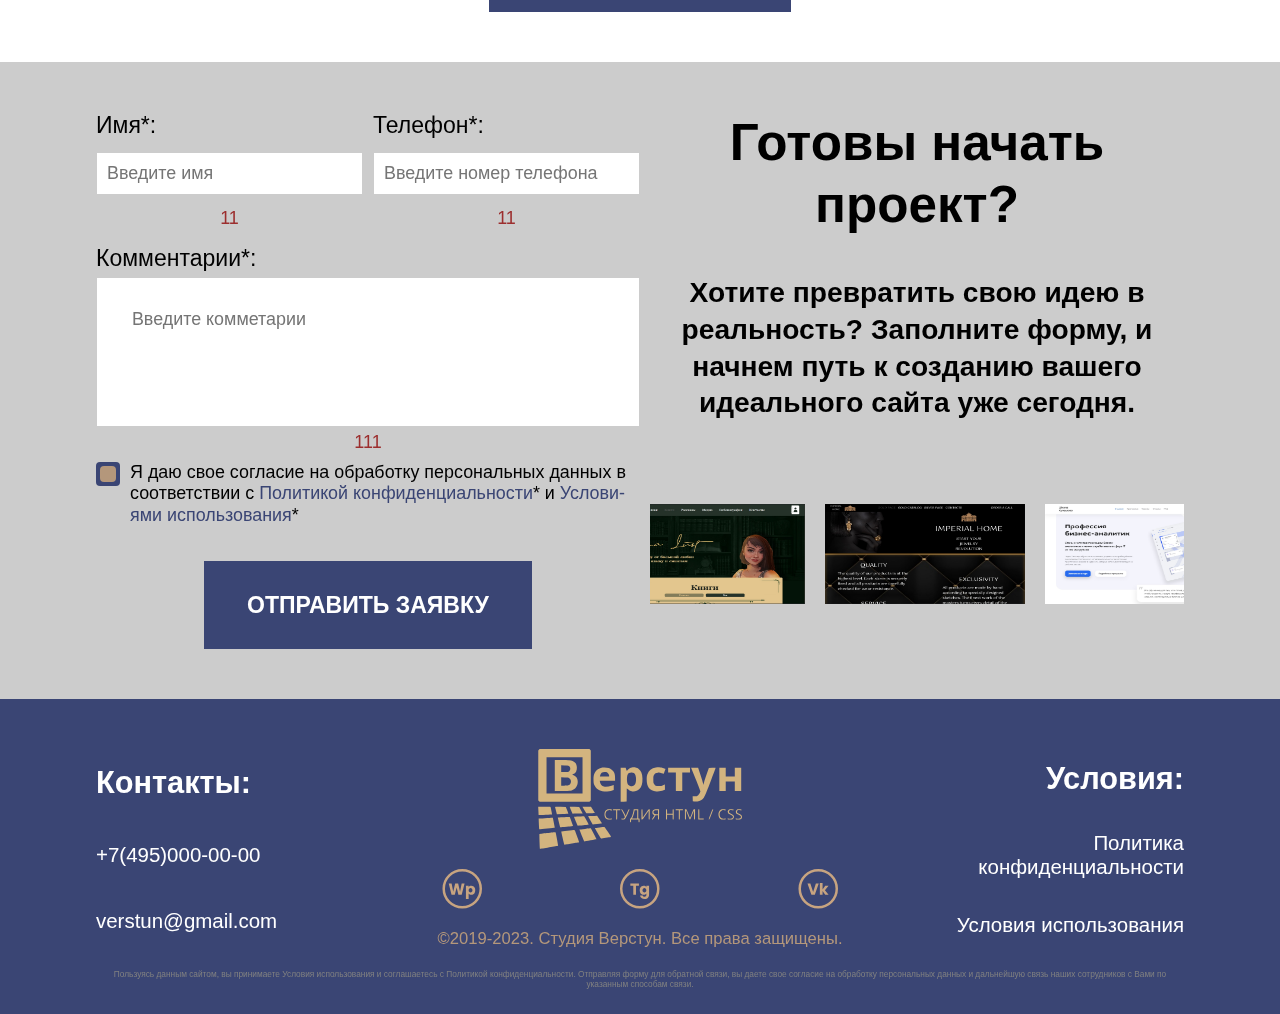
==== commit c22a5e04: "адаптив и перестрой грид блоков" ====
--- a/index.html
+++ b/index.html
@@ -72,8 +72,8 @@
 
         <!--'2 БЛОК'-->
         <section class="advantages-block">
-    <div class="advantages-block__container">
-        <h3 class="advantages-block__title">Почему стоит выбрать наши услуги?</h3>
+    <div class="advantages-block__container container">
+        <h3 class="advantages-block__title title">Почему стоит выбрать наши услуги?</h3>
         <div class="advantages-block__people-img">
             <img src="img/3-mans-pc-blue.svg" alt="people">
         </div>
@@ -85,7 +85,9 @@
                 </div>
             </div>
             <h4 class="card-advantages__title">Качество:</h4>
-            <p class="card-advantages__text">Каждый пиксель, каждый отступ, каждый цвет - все будет соответствовать оригинальному дизайну. Гарантируем, что ваш сайт будет выглядеть идеально на любом устройстве и в любом браузере.
+            <p class="card-advantages__text">Каждый пиксель, каждый отступ, каждый цвет - все будет соответствовать
+                оригинальному дизайну. Гарантируем, что ваш сайт будет выглядеть идеально на любом устройстве и в любом
+                браузере.
             </p>
         </div>
         <!--''-->
@@ -97,7 +99,8 @@
                 <img class="money" src="img/money.svg" alt="money">
             </div>
             <h4 class="card-advantages__title">Доступная цена:</h4>
-            <p class="card-advantages__text">Работаем, чтобы удовлетворить ваши потребности в рамках вашего бюджета. Предлагаем самые конкурентные цены на рынке, не жертвуя при этом качеством работы..</p>
+            <p class="card-advantages__text">Работаем, чтобы удовлетворить ваши потребности в рамках вашего бюджета.
+                Предлагаем самые конкурентные цены на рынке, не жертвуя при этом качеством работы..</p>
         </div>
         <!--''-->
 
@@ -132,7 +135,8 @@
                 </div>
             </div>
             <h4 class="card-advantages__title">Быстрота:</h4>
-            <p class="card-advantages__text">Уважаем ваше время. Все проекты выполняются точно в срок, без задержек и уважением к дедлайнам.
+            <p class="card-advantages__text">Уважаем ваше время. Все проекты выполняются точно в срок, без задержек и
+                уважением к дедлайнам.
             </p>
         </div>
         <!--''-->
@@ -146,7 +150,8 @@
                 </div>
             </div>
             <h4 class="card-advantages__title">Поддержка:</h4>
-            <p class="card-advantages__text">Ваш успех - наша цель. Обеспечиваем поддержку и готовы ответить на любые ваши вопросы в процессе работы и после ее завершения.</p>
+            <p class="card-advantages__text">Ваш успех - наша цель. Обеспечиваем поддержку и готовы ответить на любые
+                ваши вопросы в процессе работы и после ее завершения.</p>
         </div>
         <!--''-->
     </div>
@@ -156,10 +161,10 @@
         <section class="work-block">
   <div class="work-block__head">
     <div class="work-block__content-text">
-      <h2 class="work-block__title">Примеры наших работ:</h2>
-      <p class="work-block__text">Взгляните на некоторые из наших последних проектов и увидите, как мы превращаем идеи в
-        реальность. Каждый проект - это результат тщательной работы, отталкивающийся от индивидуальных потребностей
-        каждого клиента.</p>
+      <h2 class="work-block__title title">Примеры наших работ:</h2>
+      <p class="work-block__subtitle subtitle">Взгляните на некоторые из наших последних проектов и увидите, как мы
+        превращаем идеи в реальность. Каждый проект - это результат тщательной работы, отталкивающийся от индивидуальных
+        потребностей каждого клиента.</p>
     </div>
     <!--'Стрелки для галереи'-->
     <div class="work-block__nav ">
@@ -191,168 +196,168 @@
 
         <!--'4 БЛОК'-->
         <section class="reviews-block">
-  <div class="reviews-block__container">
-    <h3 class="reviews-block__title">Отзывы наших клиентов</h3>
-    <h4 class="reviews-block__subtitle">Послушайте, что говорят наши клиенты. Их мнение - лучшее подтверждение нашей
-      компетентности и профессионализма. Нам важна каждая обратная связь, и мы постоянно работаем над улучшением
-      качества наших услуг.</h4>
-    <!--'review-1'-->
-    <div class="reviews-block__review review" id="review-1">
-      <div class="review__img">
-        <img src="img/review/1.jpg" alt="photo">
-      </div>
-      <p class="review__text">"Заказывали верстку сайта для нашего стартапа. Работу выполнили быстро и качественно. Все
-        наши пожелания были учтены. Верстка выглядит идеально на всех устройствах, с которыми мы тестировали.
-        Рекомендуем!" - Анна Смирнова, CEO Startup X.
-      </p>
-    </div>
-    <!--''-->
-    <!--'review-2'-->
-    <div class="reviews-block__review review" id="review-2">
-      <div class="review__img">
-        <img src="img/review/1.jpg" alt="photo">
-      </div>
-      <p class="review__text">"Заказывали верстку сайта для нашего стартапа. Работу выполнили быстро и качественно. Все
-        наши пожелания были учтены. Верстка выглядит идеально на всех устройствах, с которыми мы тестировали.
-        Рекомендуем!" - Анна Смирнова, CEO Startup X.
-      </p>
-    </div>
-    <!--''-->
-    <!--'review-3'-->
-    <div class="reviews-block__review review" id="review-3">
-      <div class="review__img">
-        <img src="img/review/1.jpg" alt="photo">
-      </div>
-      <p class="review__text">"Заказывали верстку сайта для нашего стартапа. Работу выполнили быстро и качественно. Все
-        наши пожелания были учтены. Верстка выглядит идеально на всех устройствах, с которыми мы тестировали.
-        Рекомендуем!" - Анна Смирнова, CEO Startup X.
-      </p>
-    </div>
-    <!--''-->
-    <!--'review-4'-->
-    <div class="reviews-block__review review" id="review-4">
-      <div class="review__img">
-        <img src="img/review/1.jpg" alt="photo">
-      </div>
-      <p class="review__text">"Заказывали верстку сайта для нашего стартапа. Работу выполнили быстро и качественно. Все
-        наши пожелания были учтены. Верстка выглядит идеально на всех устройствах, с которыми мы тестировали.
-        Рекомендуем!" - Анна Смирнова, CEO Startup X.
-      </p>
-    </div>
-    <!--''-->
-    <!--'review-5'-->
-    <div class="reviews-block__review  review " id="review-5">
-      <div class="review__img">
-        <img src="img/review/1.jpg" alt="photo">
-      </div>
-      <p class="review__text">"Заказывали верстку сайта для нашего стартапа. Работу выполнили быстро и качественно. Все
-        наши пожелания были учтены. Верстка выглядит идеально на всех устройствах, с которыми мы тестировали.
-        Рекомендуем!" - Анна Смирнова, CEO Startup X.
-      </p>
-    </div>
-    <!--''-->
-    <button class="reviews-block__btn btn-blue btn-click-to-form" id="reviews-block__btn">
-      <div class=" wave-btn ">
-        <span class="wave-btn__text">Заказать услугу</span>
-        <span class="wave-btn__waves"></span>
-      </div>
-      <div class="line-btn line-btn-top"></div>
-      <div class="line-btn line-btn-right"></div>
-      <div class="line-btn line-btn-bottom"></div>
-      <div class="line-btn line-btn-left"></div>
-    </button>
-  </div>
+    <div class="reviews-block__container container">
+        <h3 class="reviews-block__title title">Отзывы наших клиентов</h3>
+        <h4 class="reviews-block__subtitle subtitle">Послушайте, что говорят наши клиенты. Их мнение - лучшее
+            подтверждение нашей компетентности и профессионализма. Нам важна каждая обратная связь, и мы постоянно
+            работаем над улучшением качества наших услуг.</h4>
+        <!--'review-1'-->
+        <div class="reviews-block__review review" id="review-1">
+            <div class="review__img">
+                <img src="img/review/1.jpg" alt="photo">
+            </div>
+            <p class="review__text">"Заказывали верстку сайта для нашего стартапа. Работу выполнили быстро и
+                качественно. Все наши пожелания были учтены. Верстка выглядит идеально на всех устройствах, с которыми
+                мы тестировали. Рекомендуем!" - Анна Смирнова, CEO Startup X.
+            </p>
+        </div>
+        <!--''-->
+        <!--'review-2'-->
+        <div class="reviews-block__review review" id="review-2">
+            <div class="review__img">
+                <img src="img/review/1.jpg" alt="photo">
+            </div>
+            <p class="review__text">"Заказывали верстку сайта для нашего стартапа. Работу выполнили быстро и
+                качественно. Все наши пожелания были учтены. Верстка выглядит идеально на всех устройствах, с которыми
+                мы тестировали. Рекомендуем!" - Анна Смирнова, CEO Startup X.
+            </p>
+        </div>
+        <!--''-->
+        <!--'review-3'-->
+        <div class="reviews-block__review review" id="review-3">
+            <div class="review__img">
+                <img src="img/review/1.jpg" alt="photo">
+            </div>
+            <p class="review__text">"Заказывали верстку сайта для нашего стартапа. Работу выполнили быстро и
+                качественно. Все наши пожелания были учтены. Верстка выглядит идеально на всех устройствах, с которыми
+                мы тестировали. Рекомендуем!" - Анна Смирнова, CEO Startup X.
+            </p>
+        </div>
+        <!--''-->
+        <!--'review-4'-->
+        <div class="reviews-block__review review" id="review-4">
+            <div class="review__img">
+                <img src="img/review/1.jpg" alt="photo">
+            </div>
+            <p class="review__text">"Заказывали верстку сайта для нашего стартапа. Работу выполнили быстро и
+                качественно. Все наши пожелания были учтены. Верстка выглядит идеально на всех устройствах, с которыми
+                мы тестировали. Рекомендуем!" - Анна Смирнова, CEO Startup X.
+            </p>
+        </div>
+        <!--''-->
+        <!--'review-5'-->
+        <div class="reviews-block__review  review " id="review-5">
+            <div class="review__img">
+                <img src="img/review/1.jpg" alt="photo">
+            </div>
+            <p class="review__text">"Заказывали верстку сайта для нашего стартапа. Работу выполнили быстро и
+                качественно. Все наши пожелания были учтены. Верстка выглядит идеально на всех устройствах, с которыми
+                мы тестировали. Рекомендуем!" - Анна Смирнова, CEO Startup X.
+            </p>
+        </div>
+        <!--''-->
+        <button class="reviews-block__btn btn-blue-middle btn-click-to-form" id="reviews-block__btn">
+            <div class=" wave-btn ">
+                <span class="wave-btn__text">Заказать услугу</span>
+                <span class="wave-btn__waves"></span>
+            </div>
+            <div class="line-btn line-btn-top"></div>
+            <div class="line-btn line-btn-right"></div>
+            <div class="line-btn line-btn-bottom"></div>
+            <div class="line-btn line-btn-left"></div>
+        </button>
+    </div>
 </section>
 
         <!--'5 БЛОК'-->
         <section class="form-block">
-    <div class="form-block__container">
+    <div class="form-block__container container">
         <!--'form'-->
-        <form class="form-block__form">
-            <!--'name'-->
-            <label for="name" class="form-block__name">Имя*:
-                <input type="text" placeholder="Введите имя" id="name" required>
-                <div class="form-block__massage-err"></div>
-            </label>
-            <!--'phone'-->
-            <label for="phone" class="form-block__phone">Телефон*:
-                <input type="phone" placeholder="Введите номер телефона" id="phone" required>
-                <div class="form-block__massage-err"></div>
-            </label>
-            <!--'comment'-->
-            <label for="comment" class="form-block__comment">Комментарии*:
-                <textarea name="comment" id="comment" cols="30" rows="10" placeholder="
+
+        <!--'name'-->
+        <label for="name" class="form-block__name">Имя*:
+            <input type="text" placeholder="Введите имя" id="name" required>
+            <div class="form-block__massage-err">11</div>
+        </label>
+        <!--'phone'-->
+        <label for="phone" class="form-block__phone">Телефон*:
+            <input type="phone" placeholder="Введите номер телефона" id="phone" required>
+            <div class="form-block__massage-err">11</div>
+        </label>
+        <!--'comment'-->
+        <label for="comment" class="form-block__comment">Комментарии*:
+            <textarea name="comment" id="comment" cols="30" rows="10" placeholder="
      Введите комметарии
       " required></textarea>
-                <div class="form-block__massage-err">111</div>
+            <div class="form-block__massage-err">111</div>
+        </label>
+        <!--'чекбокс'-->
+        <div class="form-block__checkbox">
+
+            <input id="formAgreement" checked type="checkbox" name="agreement" class="form-block__checkbox-input">
+            <label for="formAgreement" class="form-block__checkbox-label">
+                <span>Я даю свое согласие на обработку персональных данных в соответствии с <span
+                        class="btn-popup-policy">Политикoй конфиденциальности</span>* и <span
+                        class="btn-popup-policy">Условиями использования</span>*
+                </span>
             </label>
-            <!--'чекбокс'-->
-            <div class="form-block__checkbox">
-
-                <input id="formAgreement" checked type="checkbox" name="agreement" class="form-block__checkbox-input">
-                <label for="formAgreement" class="form-block__checkbox-label">
-                    <span>Я даю свое согласие на обработку персональных данных в соответствии с <span
-                            class="btn-popup-policy">Политикoй конфиденциальности</span>* и <span
-                            class="btn-popup-policy">Условиями использования</span>*
-                    </span>
-                </label>
-
-            </div>
-            <!--'button'-->
-            <button class="form-block__btn btn-blue" id="form-block__btn" type="submit">
-                <div class=" wave-btn ">
-                    <span class="wave-btn__text">Отправить заявку</span>
-                    <span class="wave-btn__waves"></span>
-                </div>
-                <!--'анимация енапоминания о кнопке'-->
-                <div class="line-btn line-btn-top"></div>
-                <div class="line-btn line-btn-right"></div>
-                <div class="line-btn line-btn-bottom"></div>
-                <div class="line-btn line-btn-left"></div>
-            </button>
-        </form>
+
+        </div>
+        <!--'button'-->
+        <button class="form-block__btn btn-blue-middle" id="form-block__btn" type="submit">
+            <div class=" wave-btn ">
+                <span class="wave-btn__text">Отправить заявку</span>
+                <span class="wave-btn__waves"></span>
+            </div>
+            <!--'анимация енапоминания о кнопке'-->
+            <div class="line-btn line-btn-top"></div>
+            <div class="line-btn line-btn-right"></div>
+            <div class="line-btn line-btn-bottom"></div>
+            <div class="line-btn line-btn-left"></div>
+        </button>
+
         <!--'text'-->
-        <div class="form-block__text-block">
-            <h2 class="form-block__title">Готовы начать проект?</h2>
-            <h3 class="form-block__subtitle">Хотите превратить свою идею в реальность? Заполните форму, и начнем путь к
-                созданию вашего идеального сайта уже сегодня.</h3>
-            <div class="form-block__string string">
-                <div class="form-block__marquee" id="marquee">
-
-                    <img src="img/partner/1.jpg" alt="" />
-                    <img src="img/partner/2.jpg" alt="" />
-                    <img src="img/partner/3.jpg" alt="" />
-                    <img src="img/partner/4.jpg" alt="" />
-                    <img src="img/partner/5.jpg" alt="" />
-
-                </div>
-            </div>
-
-        </div>
+
+        <h2 class="form-block__title title">Готовы начать проект?</h2>
+        <h3 class="form-block__subtitle subtitle">Хотите превратить свою идею в реальность? Заполните форму, и начнем
+            путь к созданию вашего идеального сайта уже сегодня.</h3>
+        <div class="form-block__string string">
+            <div class="form-block__marquee" id="marquee">
+
+                <img src="img/partner/1.jpg" alt="" />
+                <img src="img/partner/2.jpg" alt="" />
+                <img src="img/partner/3.jpg" alt="" />
+                <img src="img/partner/4.jpg" alt="" />
+                <img src="img/partner/5.jpg" alt="" />
+
+            </div>
+        </div>
+
+
     </div>
 </section>
     </main>
     <!-----------'footer'---------------->
     <footer class="footer">
-    <div class="footer__container">
+    <div class="footer__container container">
         <div class="footer__contacts">
             <h4 class="footer__title">Контакты:</h4>
             <p class="footer__phone">+7(495)000-00-00</p>
             <p class="footer__email">verstun@gmail.com</p>
         </div>
-        <div class="footer__social-block">
-            <div class="footer__logo"><img src="img/logo/logo-gold-2.svg" alt="Студия Верстун"></div>
-            <div class="footer__social">
-                <a href="#" class="footer__link footer__wp"><img src="img/wp1.svg" alt="Wp"></a>
-                <a href="#" class="footer__link footer__tg"><img src="img/tg.svg" alt="Tg"></a>
-                <a href="#" class="footer__link footer__vk"><img src="img/vk.svg" alt="Vk"></a>
-            </div>
-            <p class="footer__copyright">©2019-2023. Студия Верстун. Все права защищены.</p>
-        </div>
+
+        <div class="footer__logo"><img src="img/logo/logo-gold-2.svg" alt="Студия Верстун"></div>
+        <div class="footer__social">
+            <a href="#" class="footer__link footer__wp"><img src="img/wp1.svg" alt="Wp"></a>
+            <a href="#" class="footer__link footer__tg"><img src="img/tg.svg" alt="Tg"></a>
+            <a href="#" class="footer__link footer__vk"><img src="img/vk.svg" alt="Vk"></a>
+        </div>
+        <p class="footer__copyright">©2019-2023. Студия Верстун. Все права защищены.</p>
+
         <div class="footer__info">
             <h4 class="footer__title footer__title-info">Условия:</h4>
             <p class="footer__btn-popup btn-popup-policy">Политика<br> конфиденциальности</p>
-            <p class="footer__btn-popup btn-popup-policy">Условия использования</p>
+            <p class="footer__btn-popup btn-popup-policy " id="inf">Условия использования</p>
         </div>
         <p class="footer__agreement">Пользуясь данным сайтом, вы принимаете Условия использования и соглашаетесь с
             Политикой конфиденциальности. Отправляя форму для обратной связи, вы даете свое согласие на обработку
--- a/css/0-style-index.css
+++ b/css/0-style-index.css
@@ -52,8 +52,8 @@
   -webkit-box-align: center;
   -ms-flex-align: center;
   align-items: center;
-  z-index: 15;
   position: relative;
+  z-index: 1;
   overflow: hidden;
   -webkit-transition: all 0.8s ease 0s;
   -o-transition: all 0.8s ease 0s;
@@ -79,15 +79,18 @@
     width: 100% !important;
     height: 100% !important;
     position: absolute;
-    left: 0;
-    top: 0;
-    /**/ }
+    left: 2vw;
+    top: 10vw;
+    /**/
+    -webkit-transition: all 5s ease 0s;
+    -o-transition: all 5s ease 0s;
+    transition: all 5s ease 0s; }
     .wave-btn__waves:after, .wave-btn__waves::before {
       content: '';
       position: absolute;
-      top: 0%;
-      width: 40vw;
-      height: 40vw;
+      top: 0px;
+      width: 44vw;
+      height: 44vw;
       -webkit-transform: translate3d(-50%, 23%, 0) rotate(0deg) scale(1);
       transform: translate3d(-50%, 23%, 0) rotate(0deg) scale(1); }
     .wave-btn__waves:after {
@@ -102,7 +105,7 @@
       animation: waves 6s infinite linear; }
 
 .wave-btn:hover .wave-btn__waves {
-  top: -20vw; }
+  top: -25vw; }
 
 /*----keyframes HEADER btn-----*/
 @-webkit-keyframes wavesHeader {
@@ -359,6 +362,32 @@
   z-index: -100;
   opacity: 0; }
 
+.container {
+  position: relative;
+  width: 85%;
+  height: -webkit-max-content;
+  height: -moz-max-content;
+  height: max-content;
+  margin: auto;
+  padding: 50px 0px; }
+
+.title {
+  font-size: 3.6vw;
+  font-weight: 900;
+  line-height: 120%;
+  font-style: normal;
+  font-family: "Open Sans", sans-serif; }
+
+.subtitle {
+  font-size: 1.6vw;
+  font-weight: 600;
+  line-height: 120%;
+  font-style: normal;
+  font-family: "Open Sans", sans-serif;
+  -webkit-hyphens: auto;
+  -ms-hyphens: auto;
+  hyphens: auto; }
+
 .btn-blue {
   position: relative; }
 
@@ -371,6 +400,145 @@
 
 .hidden {
   overflow: hidden; }
+
+.btn-blue-middle {
+  position: relative;
+  z-index: 1;
+  margin: 25px auto 0px;
+  width: -webkit-max-content;
+  width: -moz-max-content;
+  width: max-content;
+  height: -webkit-max-content;
+  height: -moz-max-content;
+  height: max-content; }
+  .btn-blue-middle .wave-btn {
+    background-color: #3a4574;
+    border: 2px solid #3a4574;
+    width: -webkit-max-content;
+    width: -moz-max-content;
+    width: max-content;
+    height: -webkit-max-content;
+    height: -moz-max-content;
+    height: max-content;
+    /*------ТЕКСТ КНОПКИ--------*/
+    /*---------ВОЛНЫ-------*/ }
+    .btn-blue-middle .wave-btn:hover {
+      -webkit-box-shadow: 0 0 10px 1px #b4977b;
+      box-shadow: 0 0 10px 1px #b4977b; }
+    .btn-blue-middle .wave-btn:hover .wave-btn__text {
+      color: #3a4574;
+      text-shadow: 0 -1px 0 white, 0 -1px 0 white, 0 1px 0 white, 0 1px 0 white, -1px 0 0 white, 1px 0 0 white, -1px 0 0 white, 1px 0 0 white, -1px -1px 0 white, 1px -1px 0 white, -1px 1px 0 white, 1px 1px 0 white; }
+    .btn-blue-middle .wave-btn__text {
+      padding: 2.2vw 3.2vw;
+      font-size: 1.6vw;
+      font-weight: 700;
+      line-height: 120%;
+      font-style: normal;
+      font-family: "Open Sans", sans-serif;
+      color: white;
+      text-transform: uppercase; }
+    .btn-blue-middle .wave-btn__waves {
+      width: 280px;
+      height: 280px;
+      /**/
+      -webkit-transition: all 4.3s ease 0s;
+      -o-transition: all 4.3s ease 0s;
+      transition: all 4.3s ease 0s; }
+      .btn-blue-middle .wave-btn__waves:after {
+        background-color: #b4977b;
+        -webkit-animation: waves 4s infinite linear;
+        animation: waves 4s infinite linear; }
+      .btn-blue-middle .wave-btn__waves::before {
+        background-color: rgba(211, 180, 127, 0.566);
+        -webkit-animation: waves 6s infinite linear;
+        animation: waves 6s infinite linear; }
+
+/*----MEDIA----*/
+/*-----общие-стили----*/
+@media (max-width: 1600px) {
+  .title {
+    font-size: 4vw;
+    font-weight: 900;
+    line-height: 120%;
+    font-style: normal;
+    font-family: "Open Sans", sans-serif; }
+  .subtitle {
+    font-size: 2.2vw;
+    font-weight: 600;
+    line-height: 130%;
+    font-style: normal;
+    font-family: "Open Sans", sans-serif;
+    -webkit-hyphens: auto;
+    -ms-hyphens: auto;
+    hyphens: auto; }
+  .btn-blue-middle {
+    margin: 25px auto 0px; }
+    .btn-blue-middle .wave-btn {
+      /*------ТЕКСТ КНОПКИ--------*/
+      /*---------ВОЛНЫ-------*/ }
+      .btn-blue-middle .wave-btn__text {
+        font-size: 1.8vw;
+        font-weight: 700;
+        line-height: 120%;
+        font-style: normal;
+        font-family: "Open Sans", sans-serif; }
+      .btn-blue-middle .wave-btn__waves {
+        -webkit-transition: all 4.3s ease 0s;
+        -o-transition: all 4.3s ease 0s;
+        transition: all 4.3s ease 0s; } }
+
+@media (max-width: 1024px) {
+  .container {
+    width: 95%;
+    padding: 30px 0px !important; }
+  .subtitle {
+    font-size: 2.4vw;
+    font-weight: 600;
+    line-height: 130%;
+    font-style: normal;
+    font-family: "Open Sans", sans-serif;
+    -webkit-hyphens: auto;
+    -ms-hyphens: auto;
+    hyphens: auto; }
+  .btn-blue-middle {
+    margin: 25px auto 0px; }
+    .btn-blue-middle .wave-btn {
+      /*------ТЕКСТ КНОПКИ--------*/ }
+      .btn-blue-middle .wave-btn__text {
+        font-size: 2.2vw;
+        font-weight: 700;
+        line-height: 120%;
+        font-style: normal;
+        font-family: "Open Sans", sans-serif; } }
+
+@media (max-width: 768px) {
+  .container {
+    width: 95%; }
+  .title {
+    font-size: 4.5vw;
+    font-weight: 900;
+    line-height: 120%;
+    font-style: normal;
+    font-family: "Open Sans", sans-serif; }
+  .subtitle {
+    font-size: 3.2vw;
+    font-weight: 500;
+    line-height: 130%;
+    font-style: normal;
+    font-family: "Open Sans", sans-serif;
+    -webkit-hyphens: auto;
+    -ms-hyphens: auto;
+    hyphens: auto; }
+  .btn-blue-middle {
+    margin: 15px auto 0px; }
+    .btn-blue-middle .wave-btn {
+      /*------ТЕКСТ КНОПКИ--------*/ }
+      .btn-blue-middle .wave-btn__text {
+        font-size: 2.5vw;
+        font-weight: 700;
+        line-height: 120%;
+        font-style: normal;
+        font-family: "Open Sans", sans-serif; } }
 
 /*-----ИМПОРТИРУЕМЫЕ-СТИЛИ----*/
 /*-----HEADER---*/
@@ -423,7 +591,7 @@
     align-items: center; }
   .header__phone-img {
     width: auto;
-    height: 100%; }
+    height: 3.3vw; }
   .header__phone {
     font-size: 1.6vw;
     font-weight: 600;
@@ -464,33 +632,21 @@
         font-family: "Open Sans", sans-serif;
         color: white;
         text-transform: uppercase; }
-      .header__btn .wave-btn__waves {
-        -webkit-transition: all 5s ease 0s;
-        -o-transition: all 5s ease 0s;
-        transition: all 5s ease 0s; }
-        .header__btn .wave-btn__waves:after {
-          background-color: white;
-          -webkit-animation: wavesHeader 4s infinite linear;
-          animation: wavesHeader 4s infinite linear; }
-        .header__btn .wave-btn__waves::before {
-          background-color: rgba(255, 255, 255, 0.6);
-          -webkit-animation: wavesHeader 6s infinite linear;
-          animation: wavesHeader 6s infinite linear; }
+      .header__btn .wave-btn__waves:after {
+        background-color: white;
+        -webkit-animation: wavesHeader 4s infinite linear;
+        animation: wavesHeader 4s infinite linear; }
+      .header__btn .wave-btn__waves::before {
+        background-color: rgba(255, 255, 255, 0.6);
+        -webkit-animation: wavesHeader 6s infinite linear;
+        animation: wavesHeader 6s infinite linear; }
 
 /*----MEDIA----*/
 @media (max-width: 1600px) {
   .header {
     /*----КНОПКА---*/ }
     .header__phone-container {
-      width: -webkit-max-content;
-      width: -moz-max-content;
-      width: max-content;
-      height: -webkit-max-content;
-      height: -moz-max-content;
-      height: max-content; }
-    .header__phone-img {
-      width: auto;
-      height: 50px; }
+      padding: 0; }
     .header__phone {
       font-size: 22px;
       font-weight: 700;
@@ -517,9 +673,37 @@
           font-style: normal;
           font-family: "Open Sans", sans-serif; } }
 
+@media (max-width: 1366px) {
+  .header {
+    /*----КНОПКА---*/ }
+    .header__phone {
+      font-size: 20px;
+      font-weight: 700;
+      line-height: 20px;
+      font-style: normal;
+      font-family: "Open Sans", sans-serif; }
+    .header__logo img {
+      width: auto;
+      height: 90px; }
+    .header__btn {
+      width: -webkit-max-content;
+      width: -moz-max-content;
+      width: max-content;
+      height: -webkit-max-content;
+      height: -moz-max-content;
+      height: max-content; }
+      .header__btn .wave-btn {
+        /*------ТЕКСТ КНОПКИ--------*/ }
+        .header__btn .wave-btn__text {
+          font-size: 18px;
+          font-weight: 700;
+          line-height: 20px;
+          font-style: normal;
+          font-family: "Open Sans", sans-serif; } }
+
 @media (max-width: 1024px) {
   .header {
-    padding: 10px 0px;
+    padding: 15px 0px;
     /*---*/
     /*----КНОПКА---*/ }
     .header__container {
@@ -528,42 +712,63 @@
       height: -moz-max-content;
       height: max-content; }
     .header__phone {
-      font-size: 18px;
-      font-weight: 700;
-      line-height: 20px;
+      font-size: 1.7vw;
+      font-weight: 600;
+      line-height: 120%;
       font-style: normal;
       font-family: "Open Sans", sans-serif; }
     .header__logo img {
       width: auto;
-      height: 90px; }
+      height: 70px; }
     .header__btn .wave-btn {
-      border: 3px solid white;
-      /*------ТЕКСТ КНОПКИ--------*/
-      /*---------ВОЛНЫ-------*/ }
+      border: 2px solid white;
+      /*------ТЕКСТ КНОПКИ--------*/ }
       .header__btn .wave-btn:hover {
-        border: 3px solid #b4977b; }
+        border: 2px solid #b4977b; }
       .header__btn .wave-btn__text {
-        font-size: 16px;
-        font-weight: 700;
-        line-height: 18px;
+        padding: 7px 10px;
+        font-size: 1.65vw;
+        font-weight: 600;
+        line-height: 120%;
         font-style: normal;
-        font-family: "Open Sans", sans-serif; }
-      .header__btn .wave-btn__waves {
-        -webkit-transition: all 4s ease 0s;
-        -o-transition: all 4s ease 0s;
-        transition: all 4s ease 0s; } }
+        font-family: "Open Sans", sans-serif; } }
 
 @media (max-width: 768px) {
   .header {
-    padding: 10px 0px;
     /*----КНОПКА---*/ }
     .header__phone-img {
+      display: none; }
+    .header__phone {
+      font-size: 2vw;
+      font-weight: 800;
+      line-height: 120%;
+      font-style: normal;
+      font-family: "Open Sans", sans-serif; }
+    .header__logo img {
       width: auto;
-      height: 20px; }
+      height: 45px; }
+    .header__btn .wave-btn {
+      border: 2px solid white;
+      /*------ТЕКСТ КНОПКИ--------*/ }
+      .header__btn .wave-btn:hover {
+        border: 2px solid #b4977b; }
+      .header__btn .wave-btn__text {
+        padding: 7px 8px 6px;
+        font-size: 2vw;
+        font-weight: 600;
+        line-height: 120%;
+        font-style: normal;
+        font-family: "Open Sans", sans-serif; } }
+
+@media (max-width: 480px) {
+  .header {
+    /*----КНОПКА---*/ }
+    .header__phone-img {
+      display: none; }
     .header__phone {
-      font-size: 11px;
-      font-weight: 700;
-      line-height: 11px;
+      font-size: 10px;
+      font-weight: 800;
+      line-height: 12px;
       font-style: normal;
       font-family: "Open Sans", sans-serif; }
     .header__logo img {
@@ -700,8 +905,6 @@
     -ms-flex-align: center;
     align-items: center; }
   .service-block__btn {
-    width: 22vw;
-    height: 7vw;
     background-color: #3a4574;
     border: 2px solid #3a4574; }
     .service-block__btn .wave-btn {
@@ -716,6 +919,7 @@
         color: #3a4574;
         text-shadow: 0 -1px 0 white, 0 -1px 0 white, 0 1px 0 white, 0 1px 0 white, -1px 0 0 white, 1px 0 0 white, -1px 0 0 white, 1px 0 0 white, -1px -1px 0 white, 1px -1px 0 white, -1px 1px 0 white, 1px 1px 0 white; }
       .service-block__btn .wave-btn__text {
+        padding: 2.5vw 5vw;
         font-size: 1.8vw;
         font-weight: 700;
         line-height: 120%;
@@ -770,70 +974,75 @@
     width: 100%;
     height: -webkit-max-content;
     height: -moz-max-content;
-    height: max-content;
-    /*----КНОПКА---*/ }
-    .service-block__btn {
-      width: 300px;
-      height: 80px; }
-      .service-block__btn .wave-btn {
-        /*------ТЕКСТ КНОПКИ--------*/ }
-        .service-block__btn .wave-btn__text {
-          font-size: 24px;
-          font-weight: 700;
-          line-height: 24px;
-          font-style: normal;
-          font-family: "Open Sans", sans-serif; }
+    height: max-content; }
     .service-block__social-group {
       gap: 40px; }
     .service-block__link {
-      width: 60px;
-      height: 60px; } }
+      width: 50px;
+      height: 50px;
+      min-width: unset;
+      min-height: unset; } }
 
 @media (max-width: 1024px) {
-  .service-block {
-    /*--контейнер с контентом--*/
-    /*--заголовок--*/
-    /*--подзаголовок--*/
-    /*----КНОПКА---*/ }
-    .service-block__container {
-      width: 95%;
-      height: -webkit-max-content;
-      height: -moz-max-content;
-      height: max-content;
-      padding: 100px 0 50px; }
-    .service-block__title {
-      margin-top: 0px;
-      font-size: 4vw;
-      font-weight: 900;
-      line-height: 300%;
-      font-style: normal;
-      font-family: "Open Sans", sans-serif; }
-    .service-block__subtitle {
-      margin: 10px 0px 70px;
-      font-size: 3.4vw;
-      font-weight: 500;
-      line-height: 170%;
-      font-style: normal;
-      font-family: "Open Sans", sans-serif; }
-    .service-block__btn {
-      width: 280px;
-      height: 70px; }
-      .service-block__btn .wave-btn {
-        /*------ТЕКСТ КНОПКИ--------*/
-        /*---------ВОЛНЫ-------*/ }
-        .service-block__btn .wave-btn__text {
-          font-size: 22px;
-          font-weight: 700;
-          line-height: 22px;
-          font-style: normal;
-          font-family: "Open Sans", sans-serif; }
-        .service-block__btn .wave-btn__waves {
-          -webkit-transition: all 3s ease 0s;
-          -o-transition: all 3s ease 0s;
-          transition: all 3s ease 0s; }
-    .service-block__link {
-      width: 50px;
-      height: 50px; } }
+  .service-block__container {
+    width: 95%;
+    height: -webkit-max-content;
+    height: -moz-max-content;
+    height: max-content; }
+  .service-block__title {
+    margin-top: 0px;
+    font-size: 4.4vw;
+    font-weight: 900;
+    line-height: 300%;
+    font-style: normal;
+    font-family: "Open Sans", sans-serif; }
+  .service-block__subtitle {
+    margin: 10px 0px 70px;
+    font-size: 3.5vw;
+    font-weight: 600;
+    line-height: 170%;
+    font-style: normal;
+    font-family: "Open Sans", sans-serif; }
+  .service-block__btn .wave-btn__text {
+    padding: 2.3vw 4.6vw;
+    font-size: 2.2vw;
+    font-weight: 700;
+    line-height: 120%;
+    font-style: normal;
+    font-family: "Open Sans", sans-serif; }
+  .service-block__link {
+    width: 40px;
+    height: 40px; } }
+
+@media (max-width: 768px) {
+  .service-block__container {
+    padding-top: 80px;
+    padding-bottom: 50px !important; }
+  .service-block__title {
+    font-size: 4.6vw;
+    font-weight: 900;
+    line-height: 300%;
+    font-style: normal;
+    font-family: "Open Sans", sans-serif; }
+  .service-block__subtitle {
+    letter-spacing: 1px;
+    margin: 10px 0px 40px;
+    font-size: 3.7vw;
+    font-weight: 600;
+    line-height: 170%;
+    font-style: normal;
+    font-family: "Open Sans", sans-serif;
+    border-right: 2px solid #b4977b; }
+  .service-block__btn .wave-btn__text {
+    padding: 2.3vw 4.6vw;
+    font-size: 2.8vw;
+    font-weight: 700;
+    line-height: 120%;
+    font-style: normal;
+    font-family: "Open Sans", sans-serif; }
+  .service-block__link {
+    width: 35px;
+    height: 35px; } }
 
 /*
  .service-block {
@@ -889,13 +1098,6 @@
   /*--изображение--*/
   /*--карточки--*/ }
   .advantages-block__container {
-    position: relative;
-    width: 85%;
-    height: -webkit-max-content;
-    height: -moz-max-content;
-    height: max-content;
-    margin: auto;
-    padding: 50px 0;
     padding-top: 100px;
     display: -ms-grid;
     display: grid;
@@ -916,12 +1118,11 @@
     position: relative;
     top: -60px;
     left: 2%;
-    text-align: center;
-    font-size: 3.6vw;
-    font-weight: 900;
-    line-height: 120%;
-    font-style: normal;
-    font-family: "Open Sans", sans-serif; }
+    text-align: center; }
+  .form-block__container > .advantages-block__title {
+  -ms-grid-row: 1;
+  -ms-grid-column: 5;
+  -ms-grid-column-span: 1; }
   .advantages-block__people-img {
     -ms-grid-row: 3;
     -ms-grid-column: 2;
@@ -1143,22 +1344,21 @@
 .fast {
   position: relative;
   width: 100%;
-  height: -webkit-max-content;
-  height: -moz-max-content;
-  height: max-content;
+  height: 100%;
   display: -webkit-box;
   display: -ms-flexbox;
   display: flex;
   -webkit-box-pack: center;
   -ms-flex-pack: center;
   justify-content: center;
-  -ms-flex-item-align: center;
-  align-self: center; }
+  -webkit-box-align: end;
+  -ms-flex-align: end;
+  align-items: end; }
   .fast img {
     position: relative;
     z-index: 5;
     width: auto;
-    height: 60%; }
+    height: 75%; }
   .fast::after, .fast::before {
     content: '∗';
     position: absolute;
@@ -1172,14 +1372,14 @@
     -ms-flex-line-pack: center;
     align-content: center;
     color: #3a4574;
-    bottom: 17.8%;
+    bottom: 10.4%;
     left: 50%;
     -webkit-animation: wheel 0.6s infinite linear;
     animation: wheel 0.6s infinite linear; }
   .fast::before {
-    margin-left: -102.25px; }
+    margin-left: -108.5px; }
   .fast::after {
-    margin-left: 38.4px; }
+    margin-left: 42.6px; }
 
 @-webkit-keyframes wheel {
   0% {
@@ -1230,9 +1430,9 @@
   position: absolute;
   z-index: 1;
   left: -100%;
-  bottom: -25%;
+  bottom: -15%;
   width: 500%;
-  height: 25%;
+  height: 15%;
   overflow: hidden; }
 
 .card-advantages__marquee {
@@ -1328,12 +1528,7 @@
   .advantages-block__title {
     width: 100%;
     top: unset;
-    left: unset;
-    font-size: 3.6vw;
-    font-weight: 900;
-    line-height: 120%;
-    font-style: normal;
-    font-family: "Open Sans", sans-serif; }
+    left: unset; }
   .advantages-block__people-img {
     margin-top: 0px; }
     .advantages-block__people-img img {
@@ -1359,6 +1554,116 @@
   .card-advantages-4 {
     -ms-grid-row: 5;
     -ms-grid-column: 3; } }
+
+@media (max-width: 1024px) {
+  .advantages-block__container {
+    grid-template-areas: 'title title ' 'card-1 card-2' 'img img' 'card-3 card-4';
+    -ms-grid-columns: 1fr 5% 1fr;
+    grid-template-columns: 1fr 1fr;
+    -ms-grid-rows: max-content 10px 1fr 10px max-content 10px 1fr;
+    grid-template-rows: -webkit-max-content 1fr -webkit-max-content 1fr;
+    grid-template-rows: max-content 1fr max-content 1fr;
+    row-gap: 10px;
+    -webkit-column-gap: 5%;
+    column-gap: 5%; }
+  .advantages-block__title {
+    margin-bottom: 20px; }
+  .advantages-block__people-img {
+    margin-top: 0px; }
+    .advantages-block__people-img img {
+      width: 30%;
+      margin: auto; }
+  .card-advantages {
+    padding: 10px 5px;
+    gap: 10px; }
+    .card-advantages__img {
+      height: 70px; }
+    .card-advantages__title {
+      font-size: 3vw;
+      font-weight: 700;
+      line-height: 120%;
+      font-style: normal;
+      font-family: "Open Sans", sans-serif; }
+    .card-advantages__text {
+      font-size: 2vw;
+      font-weight: 700;
+      line-height: 120%;
+      font-style: normal;
+      font-family: "Open Sans", sans-serif; }
+  .money {
+    margin-left: -28px; }
+  .fast::after, .fast::before {
+    font-size: 400%;
+    bottom: 6;
+    left: 50%; }
+  .fast::before {
+    margin-left: -76.4px; }
+  .fast::after {
+    margin-left: 29.1px; }
+  .line-fast {
+    height: 2px;
+    width: 20px; }
+  .computer::after {
+    bottom: 31%;
+    margin-left: -35px;
+    width: 70px;
+    height: 60%; }
+  .advantages-block__title {
+    -ms-grid-row: 1;
+    -ms-grid-column: 1;
+    -ms-grid-column-span: 3; }
+  .advantages-block__people-img {
+    -ms-grid-row: 5;
+    -ms-grid-row-span: 1;
+    -ms-grid-column: 1;
+    -ms-grid-column-span: 3; }
+  .card-advantages-1 {
+    -ms-grid-row: 3;
+    -ms-grid-column: 1; }
+  .card-advantages-2 {
+    -ms-grid-row: 3;
+    -ms-grid-column: 3; }
+  .card-advantages-3 {
+    -ms-grid-row: 7;
+    -ms-grid-column: 1; }
+  .card-advantages-4 {
+    -ms-grid-row: 7;
+    -ms-grid-column: 3; } }
+
+@media (max-width: 768px) {
+  .card-advantages {
+    gap: 5px; }
+    .card-advantages__img {
+      height: 50px; }
+    .card-advantages__title {
+      font-size: 3.5vw;
+      font-weight: 700;
+      line-height: 120%;
+      font-style: normal;
+      font-family: "Open Sans", sans-serif; }
+    .card-advantages__text {
+      font-size: 2.5vw;
+      font-weight: 700;
+      line-height: 120%;
+      font-style: normal;
+      font-family: "Open Sans", sans-serif; }
+  .money {
+    margin-left: -18px; }
+  .fast::after, .fast::before {
+    font-size: 250%;
+    bottom: 9%; }
+  .fast::before {
+    margin-left: -52.8px; }
+  .fast::after {
+    margin-left: 22px; }
+  .line-fast {
+    height: 2px;
+    width: 20px; }
+  .computer::after {
+    bottom: 31%;
+    margin-left: -25px;
+    width: 50px;
+    height: 60%; } }
 
 /*------3-БЛОК----*/
 .work-block {
@@ -1413,23 +1718,10 @@
   .work-block__content-text {
     width: 80%; }
   .work-block__title {
-    font-size: 3.6vw;
-    font-weight: 900;
-    line-height: 120%;
-    font-style: normal;
-    font-family: "Open Sans", sans-serif;
     color: white; }
-  .work-block__text {
+  .work-block__subtitle {
     margin-top: 40px;
-    font-size: 1.6vw;
-    font-weight: 600;
-    line-height: 120%;
-    font-style: normal;
-    font-family: "Open Sans", sans-serif;
-    color: white;
-    -webkit-hyphens: auto;
-    -ms-hyphens: auto;
-    hyphens: auto; }
+    color: white; }
   .work-block__nav {
     width: 20%;
     height: -webkit-max-content;
@@ -1534,21 +1826,7 @@
 /*----MEDIA----*/
 @media (max-width: 1600px) {
   .work-block {
-    padding-top: 50px;
-    /*--заголовок и текст--*/
-    /*--обертка стрелок глереи--*/
-    /*-----стрелки-галереи-----*/
-    /*------контейнер-с-галереей------*/
-    /*--ПАГИНАЦИЯ--*/ }
-    .work-block__text {
-      font-size: 24px;
-      font-weight: 700;
-      line-height: 36px;
-      font-style: normal;
-      font-family: "Open Sans", sans-serif; }
-    .work-block .swiper-button-prev::after,
-    .work-block .work-block__nav .swiper-button-next::after {
-      font-size: 54px; }
+    padding-top: 50px; }
     .work-block__row {
       margin-top: 0px;
       padding-top: 50px; }
@@ -1560,6 +1838,52 @@
         margin: 0 10px !important;
         line-height: 30px; } }
 
+@media (max-width: 1024px) {
+  .work-block {
+    padding-top: 30px;
+    overflow: hidden; }
+    .work-block::before {
+      width: 100%;
+      height: 65%; }
+    .work-block__head {
+      width: 95%;
+      height: -webkit-max-content;
+      height: -moz-max-content;
+      height: max-content; }
+    .work-block__subtitle {
+      margin-top: 15px; }
+    .work-block .swiper-button-prev::after,
+    .work-block .work-block__nav .swiper-button-next::after {
+      font-size: 5vw; }
+    .work-block__row {
+      width: 150%;
+      height: -webkit-max-content;
+      height: -moz-max-content;
+      height: max-content;
+      margin-left: -25%; }
+    .work-block__photo img {
+      width: 100%;
+      height: auto; }
+    .work-block .swiper-pagination {
+      margin: 30px auto; }
+      .work-block .swiper-pagination .swiper-pagination-bullet {
+        width: 15px;
+        height: 15px;
+        margin: 0 10px !important;
+        line-height: 30px; } }
+
+@media (max-width: 768px) {
+  .work-block .swiper-button-prev::after,
+  .work-block .work-block__nav .swiper-button-next::after {
+    font-size: 7vw; }
+  .work-block__row {
+    padding-top: 25px;
+    width: 150%;
+    height: -webkit-max-content;
+    height: -moz-max-content;
+    height: max-content;
+    margin-left: -25%; } }
+
 /*------4-БЛОК----*/
 .reviews-block {
   width: 100%;
@@ -1568,13 +1892,6 @@
   /*--заголовок*/
   /*----КНОПКА---*/ }
   .reviews-block__container {
-    position: relative;
-    width: 85%;
-    height: -webkit-max-content;
-    height: -moz-max-content;
-    height: max-content;
-    margin: auto;
-    padding: 50px 0;
     display: -webkit-box;
     display: -ms-flexbox;
     display: flex;
@@ -1585,21 +1902,7 @@
     gap: 25px; }
   .reviews-block__title {
     width: 100%;
-    text-align: center;
-    font-size: 3.6vw;
-    font-weight: 900;
-    line-height: 120%;
-    font-style: normal;
-    font-family: "Open Sans", sans-serif; }
-  .reviews-block__subtitle {
-    font-size: 1.6vw;
-    font-weight: 600;
-    line-height: 120%;
-    font-style: normal;
-    font-family: "Open Sans", sans-serif;
-    -webkit-hyphens: auto;
-    -ms-hyphens: auto;
-    hyphens: auto; }
+    text-align: center; }
   .reviews-block__review {
     width: 100%;
     height: -webkit-max-content;
@@ -1612,46 +1915,6 @@
     -webkit-transition: opacity 1s ease 0s;
     -o-transition: opacity 1s ease 0s;
     transition: opacity 1s ease 0s; }
-  .reviews-block__btn {
-    width: 20vw;
-    height: 5vw;
-    margin: 25px auto 0px;
-    background-color: #3a4574;
-    border: 2px solid #3a4574; }
-    .reviews-block__btn .wave-btn {
-      width: 100%;
-      height: 100%;
-      /*------ТЕКСТ КНОПКИ--------*/
-      /*---------ВОЛНЫ-------*/ }
-      .reviews-block__btn .wave-btn:hover {
-        -webkit-box-shadow: 0 0 10px 1px #b4977b;
-        box-shadow: 0 0 10px 1px #b4977b; }
-      .reviews-block__btn .wave-btn:hover .wave-btn__text {
-        color: #3a4574;
-        text-shadow: 0 -1px 0 white, 0 -1px 0 white, 0 1px 0 white, 0 1px 0 white, -1px 0 0 white, 1px 0 0 white, -1px 0 0 white, 1px 0 0 white, -1px -1px 0 white, 1px -1px 0 white, -1px 1px 0 white, 1px 1px 0 white; }
-      .reviews-block__btn .wave-btn__text {
-        font-size: 1.6vw;
-        font-weight: 700;
-        line-height: 120%;
-        font-style: normal;
-        font-family: "Open Sans", sans-serif;
-        color: white;
-        text-transform: uppercase; }
-      .reviews-block__btn .wave-btn__waves {
-        width: 280px;
-        height: 280px;
-        /**/
-        -webkit-transition: all 4.3s ease 0s;
-        -o-transition: all 4.3s ease 0s;
-        transition: all 4.3s ease 0s; }
-        .reviews-block__btn .wave-btn__waves:after {
-          background-color: #b4977b;
-          -webkit-animation: waves 4s infinite linear;
-          animation: waves 4s infinite linear; }
-        .reviews-block__btn .wave-btn__waves::before {
-          background-color: rgba(211, 180, 127, 0.566);
-          -webkit-animation: waves 6s infinite linear;
-          animation: waves 6s infinite linear; }
 
 .review {
   position: relative;
@@ -1695,126 +1958,107 @@
 
 /*----MEDIA----*/
 @media (max-width: 1600px) {
-  .reviews-block {
-    /*--заголовок*/
-    /*----КНОПКА---*/ }
-    .reviews-block__subtitle {
-      font-size: 1.8vw;
-      font-weight: 600;
-      line-height: 120%;
-      font-style: normal;
-      font-family: "Open Sans", sans-serif;
-      -webkit-hyphens: auto;
-      -ms-hyphens: auto;
-      hyphens: auto; }
-    .reviews-block__btn .wave-btn {
-      /*------ТЕКСТ КНОПКИ--------*/ }
-  .review__img {
-    width: 70px;
-    height: 70px; }
   .review__text {
-    font-size: 120%;
+    font-size: 1.8vw;
     font-weight: 500;
     line-height: 120%;
     font-style: normal;
+    font-family: "Open Sans", sans-serif; } }
+
+@media (max-width: 1024px) {
+  .reviews-block__container {
+    padding-top: 0 !important;
+    gap: 15px; }
+  .review__img {
+    width: 60px;
+    height: 60px; }
+  .review__text {
+    font-size: 2.2vw;
+    font-weight: 500;
+    line-height: 120%;
+    font-style: normal;
     font-family: "Open Sans", sans-serif; }
   .review::after {
-    content: '';
-    position: absolute;
-    bottom: 0%;
-    left: 2.5%;
     width: 30%;
-    height: 4px;
-    background-color: #b4977b; } }
+    height: 2px; } }
+
+@media (max-width: 768px) {
+  .reviews-block__container {
+    gap: 5px; }
+  .reviews-block__btn {
+    margin-top: 10px !important; }
+  .review__img {
+    width: 50px;
+    height: 50px; }
+  .review__text {
+    font-size: 2.5vw;
+    font-weight: 100;
+    line-height: 120%;
+    font-style: normal;
+    font-family: "Open Sans", sans-serif; } }
 
 /*------5-БЛОК----*/
 .form-block {
   width: 100%;
-  background-color: #cccccc;
-  /*----ФОРМА-ОТПРАВКИ-НА СТРАНИЦЕ----*/
-  /*----чекбокс--*/
-  /*----КНОПКА---*/
-  /*---ОКНО-СООБЩЕНИЯ-ВАЛИДАЦИИ---*/
-  /*----------------------------*/
-  /*----ТЕКСТОВЫЙ-БЛОК----*/
-  /*---БЕГУЩАЯ-СТРОКА--*/ }
+  background-color: #cccccc; }
   .form-block__container {
     position: relative;
-    width: 85%;
-    height: -webkit-max-content;
-    height: -moz-max-content;
-    height: max-content;
-    margin: auto;
-    padding: 50px 0;
-    display: -ms-grid;
-    display: grid;
-    grid-auto-flow: column;
-    -ms-grid-columns: (1fr)[2];
-    grid-template-columns: repeat(2, 1fr);
-    -ms-grid-rows: -webkit-max-content;
-    -ms-grid-rows: max-content;
-    grid-template-rows: -webkit-max-content;
-    grid-template-rows: max-content;
-    gap: 4%; }
-  .form-block__form {
-    position: relative;
     z-index: 1;
-    width: 100%;
     height: -webkit-max-content;
     height: -moz-max-content;
     height: max-content;
     display: -ms-grid;
     display: grid;
-    grid-template-areas: 'name phone' 'comment-form comment-form' 'form-item form-item' 'btn-form btn-form';
-    -ms-grid-columns: 1fr 19px 1fr;
-    grid-template-columns: repeat(2, 1fr);
+    grid-template-areas: 'name phone title' 'comment-form comment-form subtitle' 'form-item form-item string' 'btn-form btn-form string';
+    -ms-grid-columns: 0.5fr 10px 0.5fr 10px 1fr;
+    grid-template-columns: 0.5fr 0.5fr 1fr;
     -ms-grid-rows: max-content 10px max-content 10px max-content 10px max-content;
     grid-template-rows: repeat(4, -webkit-max-content);
     grid-template-rows: repeat(4, max-content);
     row-gap: 10px;
-    -webkit-column-gap: 19px;
-    column-gap: 19px; }
-    .form-block__form label {
-      font-size: 1.4vw;
-      font-weight: 500;
+    -webkit-column-gap: 10px;
+    column-gap: 10px; }
+  .form-block label {
+    font-size: 1.4vw;
+    font-weight: 500;
+    line-height: 120%;
+    font-style: normal;
+    font-family: "Open Sans", sans-serif;
+    display: -ms-grid;
+    display: grid; }
+    .form-block label input {
+      width: 100%;
+      height: -webkit-max-content;
+      height: -moz-max-content;
+      height: max-content;
+      margin-top: 4px;
+      border: 1px solid #cccccc;
+      padding: 15px 10px;
+      font-size: 1.2vw;
+      font-weight: 400;
+      line-height: 120%;
+      font-style: normal;
+      font-family: "Open Sans", sans-serif; }
+      .form-block label input:hover {
+        border-color: #b4977b; }
+      .form-block label input:focus {
+        border-color: #3a4574; }
+    .form-block label textarea {
+      width: 100%;
+      height: 200px;
+      margin-top: 4px;
+      border: 1px solid #cccccc;
+      padding: 15px 10px;
+      font-size: 1.2vw;
+      font-weight: 400;
       line-height: 120%;
       font-style: normal;
       font-family: "Open Sans", sans-serif;
-      display: -ms-grid;
-      display: grid; }
-      .form-block__form label input {
-        width: 100%;
-        height: -webkit-max-content;
-        height: -moz-max-content;
-        height: max-content;
-        margin-top: 4px;
-        border: 1px solid #cccccc;
-        padding: 15px 10px;
-        font-size: 1.2vw;
-        font-weight: 400;
-        line-height: 120%;
-        font-style: normal;
-        font-family: "Open Sans", sans-serif; }
-        .form-block__form label input:hover {
-          border-color: #b4977b; }
-        .form-block__form label input:focus {
-          border-color: #3a4574; }
-      .form-block__form label textarea {
-        width: 100%;
-        height: 200px;
-        margin-top: 4px;
-        border: 1px solid #cccccc;
-        padding: 15px 10px;
-        font-size: 1.2vw;
-        font-weight: 400;
-        line-height: 120%;
-        font-style: normal;
-        font-family: "Open Sans", sans-serif;
-        resize: none; }
-        .form-block__form label textarea:hover {
-          border-color: #b4977b; }
-        .form-block__form label textarea:focus {
-          border-color: #3a4574; }
+      resize: none; }
+      .form-block label textarea:hover {
+        border-color: #b4977b; }
+      .form-block label textarea:focus {
+        border-color: #3a4574; }
   .form-block__checkbox {
     -ms-grid-row: 5;
     -ms-grid-column: 1;
@@ -1824,7 +2068,6 @@
     display: none; }
   .form-block__checkbox-label {
     position: relative;
-    margin-bottom: 25px;
     display: -ms-grid;
     display: grid;
     grid-auto-flow: column;
@@ -1868,46 +2111,6 @@
     -webkit-transform: scale(1);
     -ms-transform: scale(1);
     transform: scale(1); }
-  .form-block__btn {
-    width: 20vw;
-    height: 5vw;
-    margin: 10px auto 0px;
-    background-color: #3a4574;
-    border: 2px solid #3a4574; }
-    .form-block__btn .wave-btn {
-      width: 100%;
-      height: 100%;
-      /*------ТЕКСТ КНОПКИ--------*/
-      /*---------ВОЛНЫ-------*/ }
-      .form-block__btn .wave-btn:hover {
-        -webkit-box-shadow: 0 0 10px 1px #b4977b;
-        box-shadow: 0 0 10px 1px #b4977b; }
-      .form-block__btn .wave-btn:hover .wave-btn__text {
-        color: #3a4574;
-        text-shadow: 0 -1px 0 white, 0 -1px 0 white, 0 1px 0 white, 0 1px 0 white, -1px 0 0 white, 1px 0 0 white, -1px 0 0 white, 1px 0 0 white, -1px -1px 0 white, 1px -1px 0 white, -1px 1px 0 white, 1px 1px 0 white; }
-      .form-block__btn .wave-btn__text {
-        font-size: 1.6vw;
-        font-weight: 700;
-        line-height: 120%;
-        font-style: normal;
-        font-family: "Open Sans", sans-serif;
-        color: white;
-        text-transform: uppercase; }
-      .form-block__btn .wave-btn__waves {
-        width: 280px;
-        height: 280px;
-        /**/
-        -webkit-transition: all 4.3s ease 0s;
-        -o-transition: all 4.3s ease 0s;
-        transition: all 4.3s ease 0s; }
-        .form-block__btn .wave-btn__waves:after {
-          background-color: #b4977b;
-          -webkit-animation: waves 4s infinite linear;
-          animation: waves 4s infinite linear; }
-        .form-block__btn .wave-btn__waves::before {
-          background-color: rgba(211, 180, 127, 0.566);
-          -webkit-animation: waves 6s infinite linear;
-          animation: waves 6s infinite linear; }
   .form-block__massage-err {
     font-size: 20px;
     font-weight: 500;
@@ -1919,35 +2122,35 @@
     margin-top: 5px;
     text-align: center;
     color: #9c2e2e; }
-  .form-block__text-block {
-    width: 100%;
-    height: 100% !important;
+  .form-block__title {
+    -ms-grid-row: 1;
+    -ms-grid-column: 2;
+    grid-area: title;
+    text-align: center; }
+  .form-block__container > .form-block__title {
+  -ms-grid-row: 1;
+  -ms-grid-column: 5;
+  -ms-grid-column-span: 1; }
+  .form-block__subtitle {
+    -ms-grid-row: 3;
+    -ms-grid-column: 5;
+    grid-area: subtitle;
     display: -ms-grid;
     display: grid;
-    padding: 30px 0px;
-    -ms-flex-line-pack: distribute;
-    align-content: space-around;
-    -ms-grid-rows: (-webkit-max-content)[3];
-    -ms-grid-rows: (max-content)[3];
-    grid-template-rows: repeat(3, -webkit-max-content);
-    grid-template-rows: repeat(3, max-content); }
-  .form-block__title {
     text-align: center;
-    font-size: 3.1vw;
-    font-weight: 900;
-    line-height: 120%;
-    font-style: normal;
-    font-family: "Open Sans", sans-serif; }
-  .form-block__subtitle {
-    font-size: 2vw;
-    font-weight: 600;
-    line-height: 120%;
-    font-style: normal;
-    font-family: "Open Sans", sans-serif;
-    -webkit-hyphens: auto;
-    -ms-hyphens: auto;
-    hyphens: auto; }
+    -webkit-box-align: center;
+    -ms-flex-align: center;
+    align-items: center;
+    -webkit-hyphens: none !important;
+    -ms-hyphens: none !important;
+    hyphens: none !important; }
   .form-block__string {
+    -ms-grid-row: 5;
+    -ms-grid-row-span: 3;
+    -ms-grid-column: 5;
+    grid-area: string;
+    -ms-grid-row-align: center;
+    align-self: center;
     width: 100%;
     height: -webkit-max-content;
     height: -moz-max-content;
@@ -1985,28 +2188,56 @@
   grid-area: btn-form;
   background-color: #3a4574; }
 
+@media (max-width: 1600px){
+  .form-block__title {
+    -ms-grid-row: 1;
+    -ms-grid-column: 1;
+    -ms-grid-column-span: 3; } }
+
+@media (max-width: 1024px){
+  .form-block__title {
+    -ms-grid-row: 1;
+    -ms-grid-column: 1;
+    -ms-grid-column-span: 3; } }
+
 /*----MEDIA----*/
 @media (max-width: 1600px) {
-  .form-block__form {
-    row-gap: 5px; }
-  .form-block__checkbox-label::before {
-    width: 24px;
-    height: 24px; }
-  .form-block__checkbox-label::after {
-    top: 4px;
-    left: 4px;
-    width: 16px;
-    height: 16px; }
-  .form-block__btn {
-    width: 300px;
-    height: 80px;
-    margin: 20px auto 0px; }
-    .form-block__btn__text {
-      font-size: 22px;
-      font-weight: 700;
-      line-height: 30px;
+  .form-block label {
+    font-size: 1.8vw;
+    font-weight: 500;
+    line-height: 120%;
+    font-style: normal;
+    font-family: "Open Sans", sans-serif; }
+    .form-block label input {
+      width: 100%;
+      height: -webkit-max-content;
+      height: -moz-max-content;
+      height: max-content;
+      padding: 10px;
+      font-size: 1.4vw;
+      font-weight: 400;
+      line-height: 120%;
       font-style: normal;
       font-family: "Open Sans", sans-serif; }
+    .form-block label textarea {
+      width: 100%;
+      height: 150px;
+      padding: 10px;
+      font-size: 1.4vw;
+      font-weight: 400;
+      line-height: 120%;
+      font-style: normal;
+      font-family: "Open Sans", sans-serif; }
+  .form-block__checkbox-label {
+    font-size: 1.4vw !important; }
+    .form-block__checkbox-label::before {
+      width: 24px;
+      height: 24px; }
+    .form-block__checkbox-label::after {
+      top: 4px;
+      left: 4px;
+      width: 16px;
+      height: 16px; }
   .form-block__massage-err {
     font-size: 18px;
     font-weight: 500;
@@ -2015,51 +2246,178 @@
     font-family: "Open Sans", sans-serif;
     width: 100%;
     height: 20px;
-    margin-top: 5px; } }
-
-@media (max-width: 768px) {
-  .form-block {
-    overflow: hidden; }
-    .form-block__title {
-      font-size: 3.1vw;
-      font-weight: 900;
+    margin-top: 5px; }
+  .form-block__marquee {
+    width: -webkit-max-content;
+    width: -moz-max-content;
+    width: max-content; }
+    .form-block__marquee img {
+      margin: 0px 10px;
+      width: 200px;
+      height: 100px; } }
+
+@media (max-width: 1024px) {
+  .form-block__container {
+    width: 93%; }
+  .form-block label {
+    font-size: 2.2vw;
+    font-weight: 500;
+    line-height: 120%;
+    font-style: normal;
+    font-family: "Open Sans", sans-serif; }
+    .form-block label input {
+      padding: 10px 5px;
+      font-size: 1.6vw;
+      font-weight: 400;
       line-height: 120%;
       font-style: normal;
       font-family: "Open Sans", sans-serif; }
+    .form-block label textarea {
+      width: 100%;
+      height: 100px;
+      padding: 10px 5px;
+      font-size: 1.6vw;
+      font-weight: 400;
+      line-height: 120%;
+      font-style: normal;
+      font-family: "Open Sans", sans-serif; }
+  .form-block__checkbox-label {
+    font-size: 1.8vw !important; }
+    .form-block__checkbox-label::before {
+      width: 18px;
+      height: 18px; }
+    .form-block__checkbox-label::after {
+      top: 3px;
+      left: 3px;
+      width: 12px;
+      height: 12px; }
+  .form-block__massage-err {
+    font-size: 1.8vw;
+    font-weight: 400;
+    line-height: 120%;
+    font-style: normal;
+    font-family: "Open Sans", sans-serif; }
+  .form-block__marquee {
+    width: -webkit-max-content;
+    width: -moz-max-content;
+    width: max-content; }
+    .form-block__marquee img {
+      margin: 0px 10px;
+      width: 200px;
+      height: 100px; } }
+
+@media (max-width: 768px) {
+  .form-block {
+    width: 100%;
+    background-color: #cccccc; }
+    .form-block__container {
+      grid-template-areas: 'title title' 'subtitle subtitle' 'name phone ' 'comment-form comment-form ' 'form-item form-item ' 'btn-form btn-form ' 'string string';
+      -ms-grid-columns: 1fr 10px 1fr;
+      grid-template-columns: 1fr 1fr;
+      -ms-grid-rows: max-content 0px max-content 0px max-content 0px max-content 0px max-content 0px max-content 0px max-content;
+      grid-template-rows: repeat(7, -webkit-max-content);
+      grid-template-rows: repeat(7, max-content);
+      row-gap: 0px;
+      -webkit-column-gap: 10px;
+      column-gap: 10px; }
+    .form-block__title {
+      margin-bottom: 5px; }
     .form-block__subtitle {
-      font-size: 1.7vw;
+      margin-bottom: 10px;
+      text-align: start; }
+    .form-block label {
+      font-size: 3vw;
       font-weight: 600;
       line-height: 120%;
       font-style: normal;
       font-family: "Open Sans", sans-serif; }
-    .form-block__marquee img {
-      margin: 0px 10px;
-      width: 200px;
-      height: 100px; } }
+      .form-block label input {
+        padding: 10px 5px;
+        font-size: 3vw;
+        font-weight: 400;
+        line-height: 120%;
+        font-style: normal;
+        font-family: "Open Sans", sans-serif; }
+      .form-block label textarea {
+        width: 100%;
+        height: 100px;
+        padding: 10px 5px;
+        font-size: 3vw;
+        font-weight: 400;
+        line-height: 120%;
+        font-style: normal;
+        font-family: "Open Sans", sans-serif; }
+    .form-block__massage-err {
+      font-size: 2.5vw;
+      font-weight: 400;
+      line-height: 120%;
+      font-style: normal;
+      font-family: "Open Sans", sans-serif; }
+    .form-block__checkbox-label {
+      font-size: 3vw !important;
+      font-weight: 400 !important; }
+    .form-block__string {
+      margin-top: 20px; }
+    .form-block__marquee {
+      width: -webkit-max-content;
+      width: -moz-max-content;
+      width: max-content; }
+      .form-block__marquee img {
+        margin: 0px 20px;
+        width: 170px;
+        height: 80px; }
+    .form-block__container > .advantages-block__title {
+    -ms-grid-row: 1;
+    -ms-grid-column: 1;
+    -ms-grid-column-span: 3; }
+    .form-block__checkbox {
+    -ms-grid-row: 9;
+    -ms-grid-column: 1;
+    -ms-grid-column-span: 3; }
+    .form-block__container > .form-block__title {
+    -ms-grid-row: 1;
+    -ms-grid-column: 1;
+    -ms-grid-column-span: 3; }
+    .form-block__subtitle {
+    -ms-grid-row: 3;
+    -ms-grid-column: 1;
+    -ms-grid-column-span: 3; }
+    .form-block__string {
+    -ms-grid-row: 13;
+    -ms-grid-row-span: 1;
+    -ms-grid-column: 1;
+    -ms-grid-column-span: 3; }
+    .form-block__name {
+    -ms-grid-row: 5;
+    -ms-grid-column: 1; }
+    .form-block__phone {
+    -ms-grid-row: 5;
+    -ms-grid-column: 3; }
+    .form-block__comment {
+    -ms-grid-row: 7;
+    -ms-grid-column: 1;
+    -ms-grid-column-span: 3; }
+    .form-block__btn {
+    -ms-grid-row: 11;
+    -ms-grid-column: 1;
+    -ms-grid-column-span: 3; } }
 
 /*------FOOTER----*/
 .footer {
   background-color: #3a4574;
   color: white;
-  /*---social-block--*/
   /*--info-block--*/
   /*--agreement--*/ }
   .footer__container {
-    position: relative;
-    width: 85%;
-    height: -webkit-max-content;
-    height: -moz-max-content;
-    height: max-content;
-    margin: auto;
-    padding: 50px 0;
+    padding-bottom: 25px !important;
     display: -ms-grid;
     display: grid;
-    grid-template-areas: 'contact nav info' 'agreement agreement agreement';
+    grid-template-areas: 'contact logo info' 'contact social info' 'contact copyright info' 'agreement agreement agreement';
     -ms-grid-columns: 1fr 15px 1.5fr 15px 1fr;
     grid-template-columns: 1fr 1.5fr 1fr;
-    -ms-grid-rows: max-content 20px max-content;
-    grid-template-rows: repeat(2, -webkit-max-content);
-    grid-template-rows: repeat(2, max-content);
+    -ms-grid-rows: max-content 20px max-content 20px max-content 20px max-content;
+    grid-template-rows: repeat(4, -webkit-max-content);
+    grid-template-rows: repeat(4, max-content);
     -webkit-column-gap: 15px;
     column-gap: 15px;
     row-gap: 20px; }
@@ -2079,6 +2437,7 @@
       font-family: "Open Sans", sans-serif; }
   .footer__contacts {
     -ms-grid-row: 1;
+    -ms-grid-row-span: 5;
     -ms-grid-column: 1;
     grid-area: contact;
     text-align: start; }
@@ -2094,14 +2453,10 @@
     font-family: "Open Sans", sans-serif; }
   .footer__title-info {
     text-align: end; }
-  .footer__social-block {
+  .footer__logo {
     -ms-grid-row: 1;
     -ms-grid-column: 3;
-    grid-area: nav;
-    display: -ms-grid;
-    display: grid;
-    gap: 30px; }
-  .footer__logo {
+    grid-area: logo;
     width: 100%;
     height: -webkit-max-content;
     height: -moz-max-content;
@@ -2115,6 +2470,9 @@
       width: auto;
       height: 140px; }
   .footer__social {
+    -ms-grid-row: 3;
+    -ms-grid-column: 3;
+    grid-area: social;
     display: -webkit-box;
     display: -ms-flexbox;
     display: flex;
@@ -2140,6 +2498,9 @@
       -webkit-box-shadow: 0 0 30px 2px #b4977b, 0 0 15px 2px #b4977b inset;
       box-shadow: 0 0 30px 2px #b4977b, 0 0 15px 2px #b4977b inset; }
   .footer__copyright {
+    -ms-grid-row: 5;
+    -ms-grid-column: 3;
+    grid-area: copyright;
     font-size: 1.2vw;
     font-weight: 500;
     line-height: 120%;
@@ -2149,6 +2510,7 @@
     color: #b4977b; }
   .footer__info {
     -ms-grid-row: 1;
+    -ms-grid-row-span: 5;
     -ms-grid-column: 5;
     grid-area: info;
     text-align: end; }
@@ -2156,7 +2518,7 @@
     cursor: pointer;
     color: #b4977b; }
   .footer__agreement {
-    -ms-grid-row: 3;
+    -ms-grid-row: 7;
     -ms-grid-column: 1;
     -ms-grid-column-span: 5;
     grid-area: agreement;
@@ -2171,56 +2533,161 @@
 
 /*----MEDIA----*/
 @media (max-width: 1600px) {
-  .footer {
-    /*---social-block--*/
-    /*--info-block--*/
-    /*--agreement--*/ }
-    .footer__container {
-      -ms-grid-columns: 1fr 2fr 1fr;
-      grid-template-columns: 1fr 2fr 1fr;
-      -webkit-column-gap: 10px;
-      column-gap: 10px;
-      row-gap: 10px;
-      padding: 50px 0px 25px; }
-    .footer__contacts, .footer__info {
-      gap: 10px; }
-      .footer__contacts p, .footer__info p {
-        font-size: 20px;
-        font-weight: 300;
-        line-height: 20px;
-        font-style: normal;
-        font-family: "Open Sans", sans-serif; }
-    .footer__title {
-      font-size: 34px;
-      font-weight: 700;
-      line-height: 34px;
+  .footer__container {
+    -ms-grid-columns: 1fr 2fr 1fr;
+    grid-template-columns: 1fr 2fr 1fr;
+    -webkit-column-gap: 10px;
+    column-gap: 10px; }
+  .footer__contacts, .footer__info {
+    gap: 10px; }
+    .footer__contacts p, .footer__info p {
+      font-size: 1.6vw;
+      font-weight: 400;
+      line-height: 120%;
       font-style: normal;
       font-family: "Open Sans", sans-serif; }
-    .footer__social-block {
-      gap: 15px; }
-    .footer__logo img {
-      width: auto;
-      height: 100px; }
-    .footer__link {
-      width: 40px;
-      height: 40px; }
-    .footer__copyright {
-      font-size: 16px;
-      font-weight: 500;
-      line-height: 18px;
+  .footer__title {
+    font-size: 2.4vw;
+    font-weight: 800;
+    line-height: 120%;
+    font-style: normal;
+    font-family: "Open Sans", sans-serif; }
+  .footer__social-block {
+    gap: 15px; }
+  .footer__logo img {
+    width: auto;
+    height: 100px; }
+  .footer__link {
+    width: 40px;
+    height: 40px;
+    min-width: unset;
+    min-height: unset; }
+  .footer__copyright {
+    font-size: 1.3vw;
+    font-weight: 500;
+    line-height: 120%;
+    font-style: normal;
+    font-family: "Open Sans", sans-serif; }
+  .footer__agreement {
+    font-size: 0.65vw;
+    font-weight: 300;
+    line-height: 120%;
+    font-style: normal;
+    font-family: "Open Sans", sans-serif;
+    margin-top: 0px; } }
+
+@media (max-width: 1024px) {
+  .footer__container {
+    -ms-grid-columns: 1fr 2fr 1fr;
+    grid-template-columns: 1fr 2fr 1fr;
+    -webkit-column-gap: 5px;
+    column-gap: 5px; }
+  .footer__contacts p, .footer__info p {
+    font-size: 2vw;
+    font-weight: 400;
+    line-height: 120%;
+    font-style: normal;
+    font-family: "Open Sans", sans-serif; }
+  .footer__title {
+    font-size: 3vw;
+    font-weight: 800;
+    line-height: 120%;
+    font-style: normal;
+    font-family: "Open Sans", sans-serif; }
+  .footer__logo img {
+    width: auto;
+    height: 80px; }
+  .footer__link {
+    width: 35px;
+    height: 35px; }
+  .footer__copyright {
+    font-size: 1.8vw;
+    font-weight: 500;
+    line-height: 120%;
+    font-style: normal;
+    font-family: "Open Sans", sans-serif; }
+  .footer__agreement {
+    font-size: 1vw;
+    font-weight: 300;
+    line-height: 120%;
+    font-style: normal;
+    font-family: "Open Sans", sans-serif; } }
+
+@media (max-width: 768px) {
+  .footer__container {
+    grid-template-areas: ' logo ' 'contact' 'social' 'info' 'copyright' 'agreement';
+    -ms-grid-columns: 1fr;
+    grid-template-columns: 1fr;
+    -ms-grid-rows: max-content 15px max-content 15px max-content 15px max-content 15px max-content 15px max-content;
+    grid-template-rows: repeat(6, -webkit-max-content);
+    grid-template-rows: repeat(6, max-content);
+    row-gap: 15px;
+    padding-bottom: 10px !important; }
+  .footer__contacts, .footer__info {
+    display: -webkit-box;
+    display: -ms-flexbox;
+    display: flex;
+    -ms-flex-wrap: wrap;
+    flex-wrap: wrap;
+    -webkit-box-pack: center;
+    -ms-flex-pack: center;
+    justify-content: center;
+    gap: 5px; }
+    .footer__contacts p, .footer__info p {
+      text-align: center;
+      width: 45%;
+      font-size: 3.8vw;
+      font-weight: 400;
+      line-height: 120%;
       font-style: normal;
       font-family: "Open Sans", sans-serif; }
-    .footer__agreement {
-      margin-top: 0px;
-      font-size: 10px;
-      font-weight: 200;
-      line-height: 12px;
-      font-style: normal;
-      font-family: "Open Sans", sans-serif; } }
-
-@media (max-width: 768px) {
-  .footer {
-    overflow: hidden; } }
+  .footer__title {
+    text-align: center;
+    width: 100%;
+    font-size: 4.5vw;
+    font-weight: 800;
+    line-height: 120%;
+    font-style: normal;
+    font-family: "Open Sans", sans-serif; }
+  .footer__logo img {
+    width: auto;
+    height: 50px; }
+  .footer__link {
+    width: 35px;
+    height: 35px; }
+  .footer__copyright {
+    font-size: 3vw;
+    font-weight: 500;
+    line-height: 120%;
+    font-style: normal;
+    font-family: "Open Sans", sans-serif; }
+  .footer__agreement {
+    font-size: 2vw;
+    font-weight: 300;
+    line-height: 120%;
+    font-style: normal;
+    font-family: "Open Sans", sans-serif; }
+  .footer__contacts {
+    -ms-grid-row: 3;
+    -ms-grid-row-span: 1;
+    -ms-grid-column: 1; }
+  .footer__logo {
+    -ms-grid-row: 1;
+    -ms-grid-column: 1; }
+  .footer__social {
+    -ms-grid-row: 5;
+    -ms-grid-column: 1; }
+  .footer__copyright {
+    -ms-grid-row: 9;
+    -ms-grid-column: 1; }
+  .footer__info {
+    -ms-grid-row: 7;
+    -ms-grid-row-span: 1;
+    -ms-grid-column: 1; }
+  .footer__agreement {
+    -ms-grid-row: 11;
+    -ms-grid-column: 1;
+    -ms-grid-column-span: 1; } }
 
 /*------popups----*/
 .policy-popup {
@@ -2294,18 +2761,3 @@
   -webkit-transition: all 0.5s ease 0s;
   -o-transition: all 0.5s ease 0s;
   transition: all 0.5s ease 0s; }
-
-/*----MEDIA----*/
-.string-block {
-  /*------контейнер-с-галереей------*/
-  /*  &__container {
-        @include wiHe(100%, max-content);
-    }*/
-  /* &__photo {
-        width: 100%;
-        border: 1px solid $goldColor;
-        img {
-            width: 100%;
-            height: 100px;
-        }
-    }*/ }
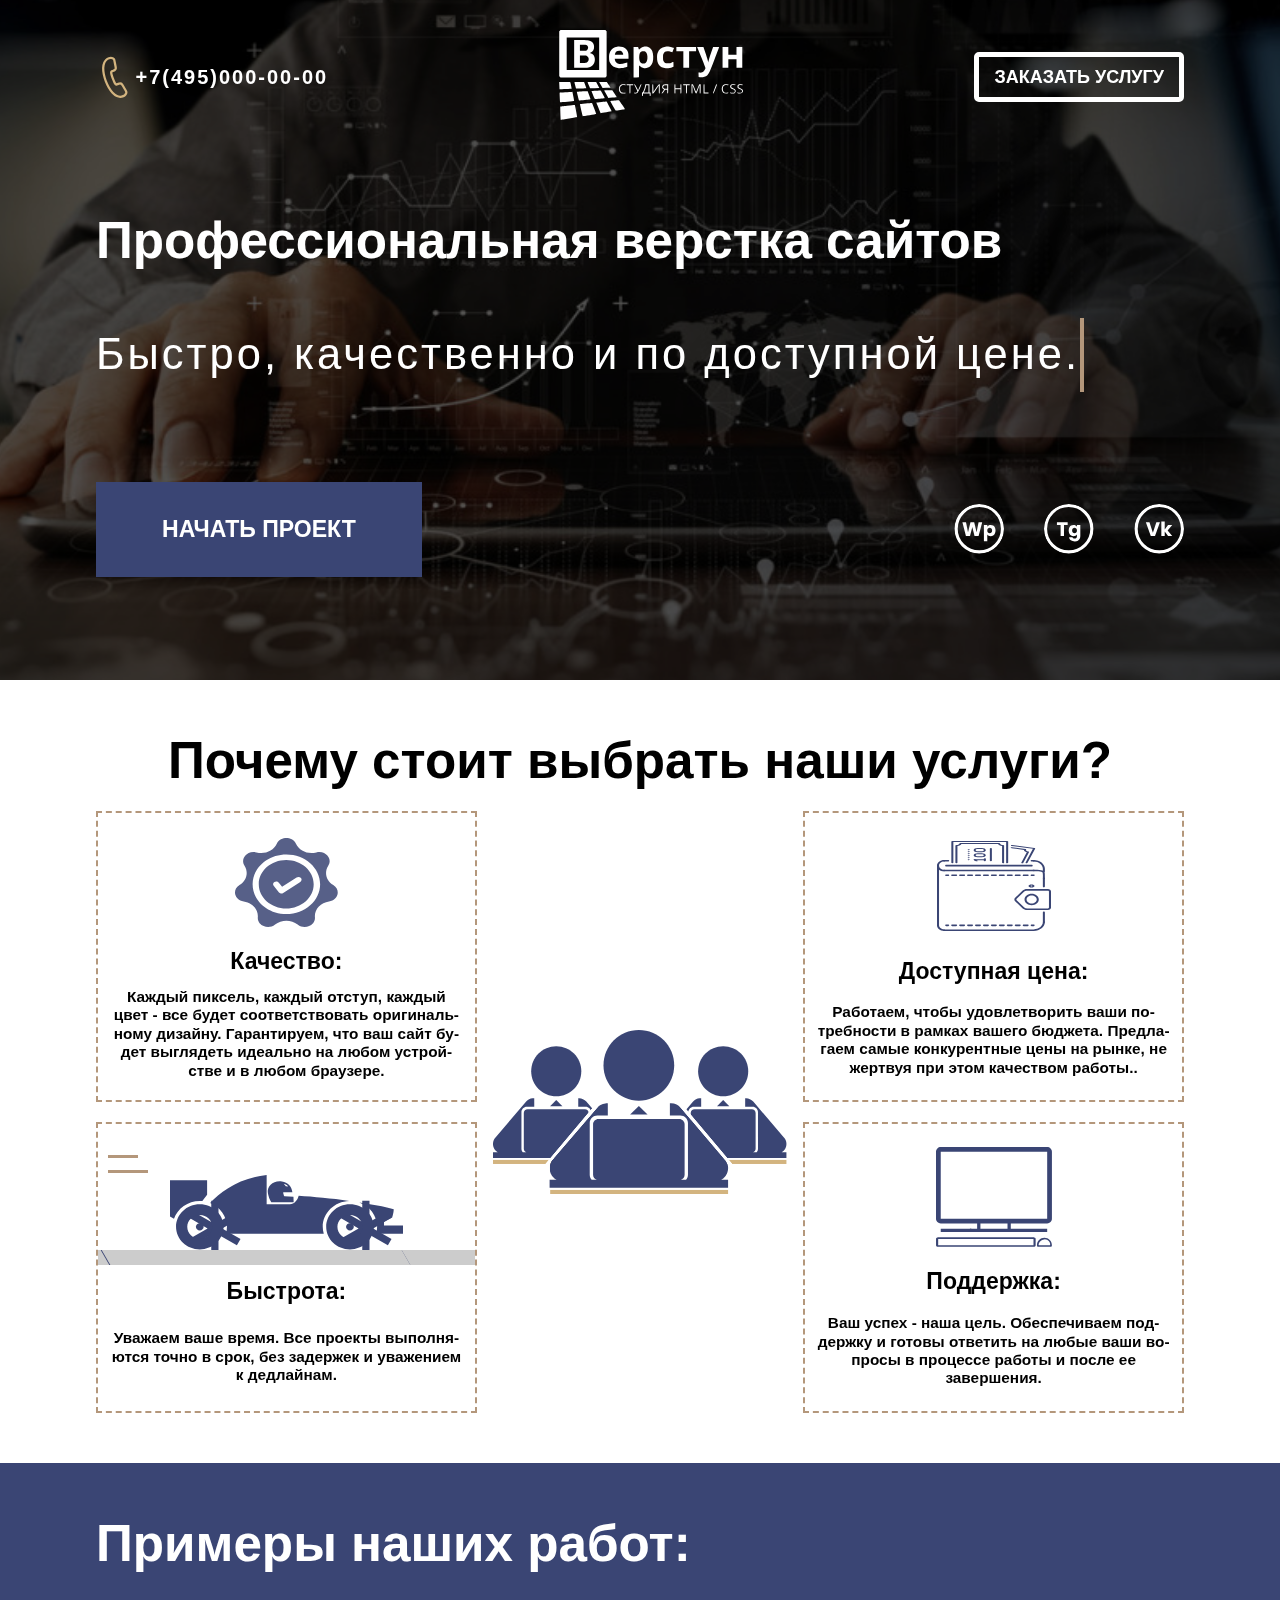
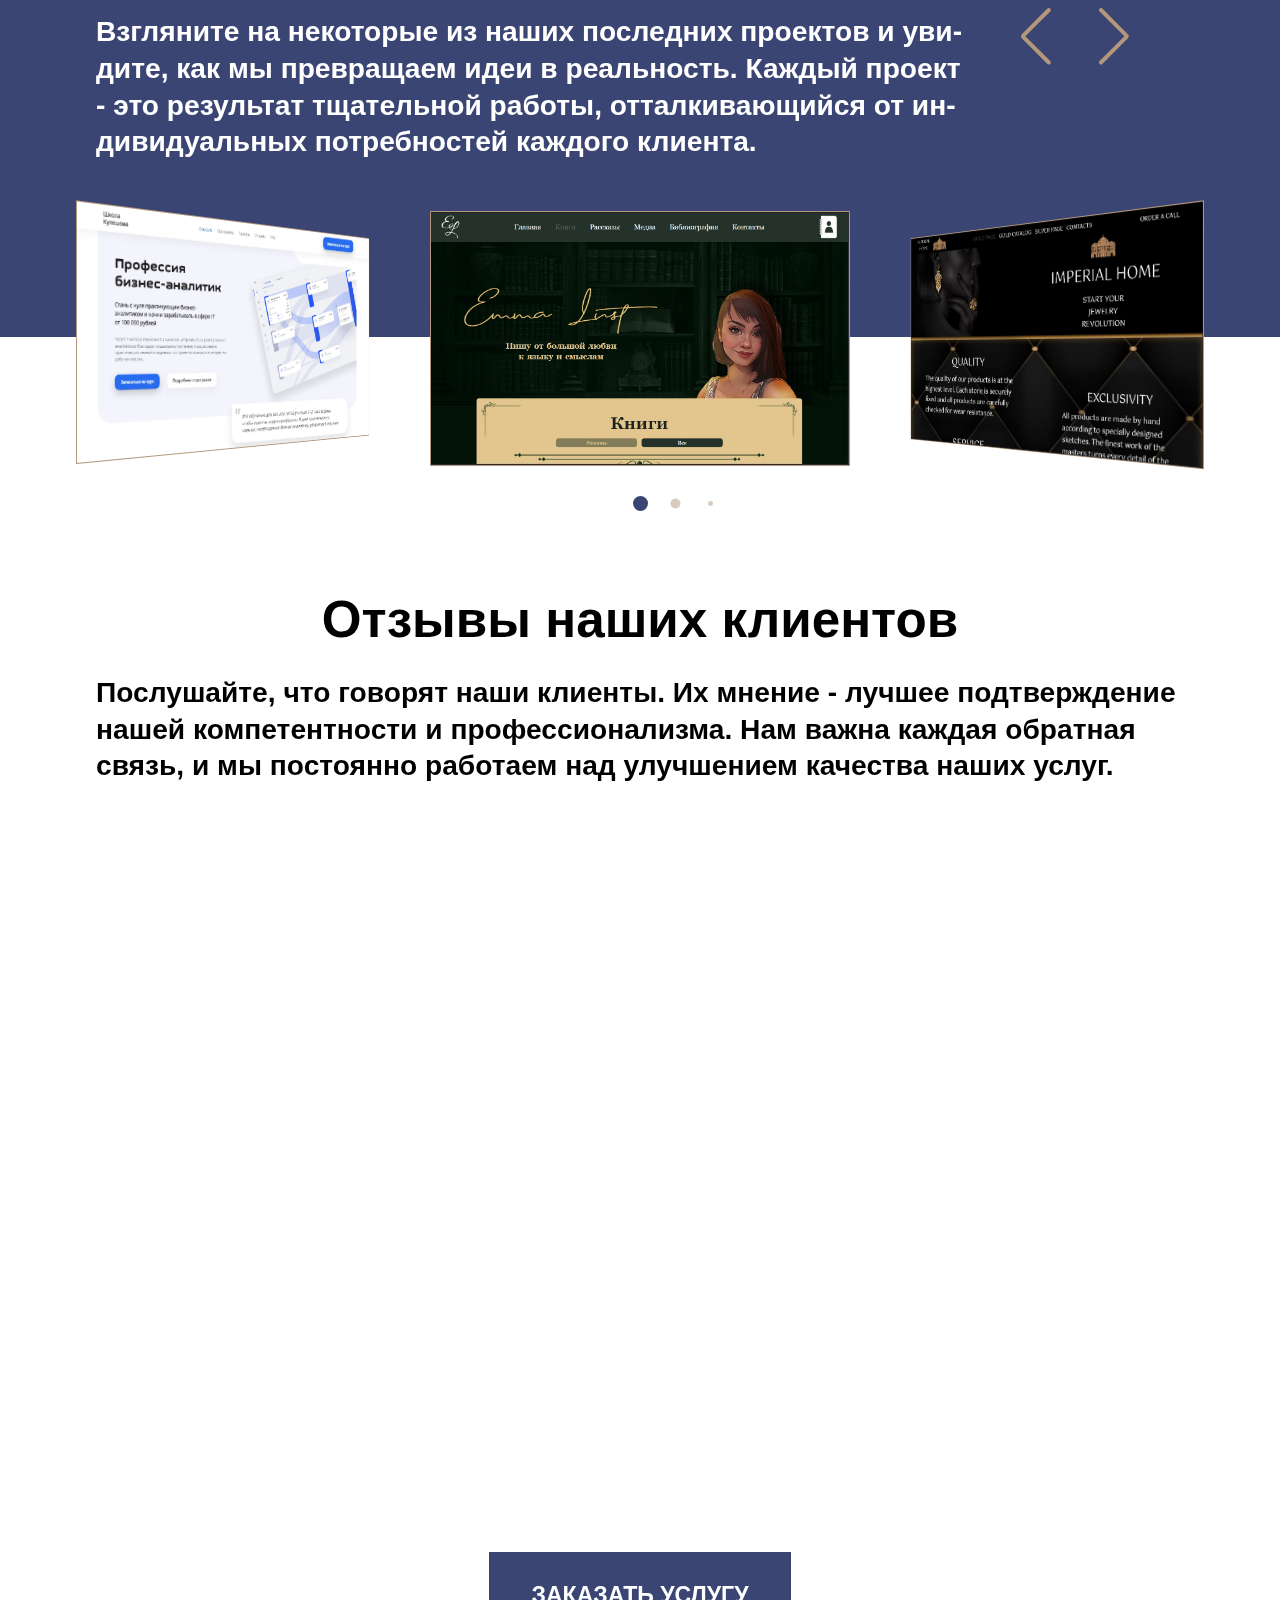
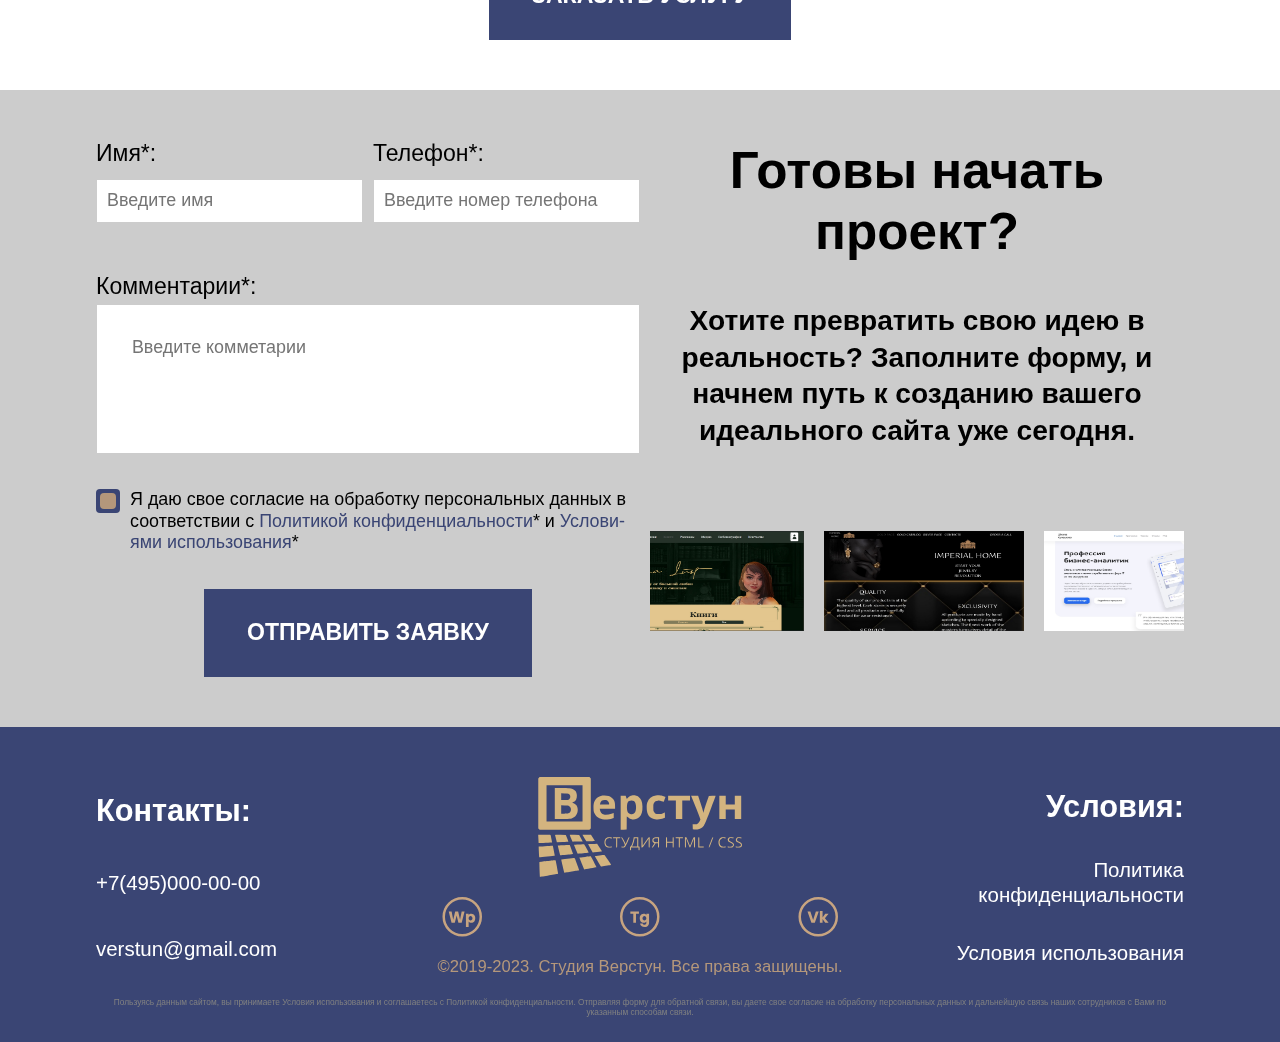
==== commit 9bfd8b18: "валидация формы" ====
--- a/index.html
+++ b/index.html
@@ -7,7 +7,7 @@
     <meta name="viewport" content="width=device-width, initial-scale=1.0">
     <!--'Style'-->
     <link rel="stylesheet" href="css/swiper-bundle.min.css" />
-    <link rel="stylesheet" href="css/0-style-index.css">
+    <link rel="stylesheet" href="css/style-index.css">
     <!--'Libs'-->
     <script src="libs/jquery-3.6.0.min.js"></script>
     <script src="libs/jquery.maskedinput.min.js"></script>
@@ -198,61 +198,51 @@
         <section class="reviews-block">
     <div class="reviews-block__container container">
         <h3 class="reviews-block__title title">Отзывы наших клиентов</h3>
-        <h4 class="reviews-block__subtitle subtitle">Послушайте, что говорят наши клиенты. Их мнение - лучшее
-            подтверждение нашей компетентности и профессионализма. Нам важна каждая обратная связь, и мы постоянно
-            работаем над улучшением качества наших услуг.</h4>
+        <h4 class="reviews-block__subtitle subtitle">Послушайте, что говорят наши клиенты. Их мнение - лучшее подтверждение нашей компетентности и профессионализма. Нам важна каждая обратная связь, и мы постоянно работаем над улучшением качества наших услуг.</h4>
         <!--'review-1'-->
         <div class="reviews-block__review review" id="review-1">
             <div class="review__img">
                 <img src="img/review/1.jpg" alt="photo">
             </div>
-            <p class="review__text">"Заказывали верстку сайта для нашего стартапа. Работу выполнили быстро и
-                качественно. Все наши пожелания были учтены. Верстка выглядит идеально на всех устройствах, с которыми
-                мы тестировали. Рекомендуем!" - Анна Смирнова, CEO Startup X.
+            <p class="review__text">"Заказывали верстку сайта для нашего стартапа. Работу выполнили быстро и качественно. Все наши пожелания были учтены. Верстка выглядит идеально на всех устройствах, с которыми мы тестировали. Рекомендуем!" - Анна Смирнова, CEO Startup X.
             </p>
         </div>
         <!--''-->
         <!--'review-2'-->
         <div class="reviews-block__review review" id="review-2">
             <div class="review__img">
-                <img src="img/review/1.jpg" alt="photo">
-            </div>
-            <p class="review__text">"Заказывали верстку сайта для нашего стартапа. Работу выполнили быстро и
-                качественно. Все наши пожелания были учтены. Верстка выглядит идеально на всех устройствах, с которыми
-                мы тестировали. Рекомендуем!" - Анна Смирнова, CEO Startup X.
+                <img src="img/review/2.jpg" alt="photo">
+            </div>
+            <p class="review__text">"Благодарю за проделанную работу! Наш корпоративный сайт теперь выглядит современно и функционально. Все задачи были выполнены в срок, даже несмотря на короткие сроки и большой объем работы." - Дмитрий Петров, менеджер по маркетингу, Компания
+                Y.
             </p>
         </div>
         <!--''-->
         <!--'review-3'-->
         <div class="reviews-block__review review" id="review-3">
             <div class="review__img">
-                <img src="img/review/1.jpg" alt="photo">
-            </div>
-            <p class="review__text">"Заказывали верстку сайта для нашего стартапа. Работу выполнили быстро и
-                качественно. Все наши пожелания были учтены. Верстка выглядит идеально на всех устройствах, с которыми
-                мы тестировали. Рекомендуем!" - Анна Смирнова, CEO Startup X.
+                <img src="img/review/3.jpg" alt="photo">
+            </div>
+            <p class="review__text">"Хотим выразить свою благодарность за превосходную работу над версткой нашего сайта. Все было сделано аккуратно и внимательно, с соблюдением всех технических требований и наших пожеланий. Будем обращаться еще!" - Елена Волкова, владелец интернет-магазина
+                Q.
             </p>
         </div>
         <!--''-->
         <!--'review-4'-->
         <div class="reviews-block__review review" id="review-4">
             <div class="review__img">
-                <img src="img/review/1.jpg" alt="photo">
-            </div>
-            <p class="review__text">"Заказывали верстку сайта для нашего стартапа. Работу выполнили быстро и
-                качественно. Все наши пожелания были учтены. Верстка выглядит идеально на всех устройствах, с которыми
-                мы тестировали. Рекомендуем!" - Анна Смирнова, CEO Startup X.
+                <img src="img/review/4.jpg" alt="photo">
+            </div>
+            <p class="review__text">"Отличная работа! Верстка была выполнена быстро и без ошибок. Наш сайт теперь выглядит идеально. Будем рекомендовать вас нашим партнерам и клиентам." - Алексей Иванов, основатель блога B.
             </p>
         </div>
         <!--''-->
         <!--'review-5'-->
         <div class="reviews-block__review  review " id="review-5">
             <div class="review__img">
-                <img src="img/review/1.jpg" alt="photo">
-            </div>
-            <p class="review__text">"Заказывали верстку сайта для нашего стартапа. Работу выполнили быстро и
-                качественно. Все наши пожелания были учтены. Верстка выглядит идеально на всех устройствах, с которыми
-                мы тестировали. Рекомендуем!" - Анна Смирнова, CEO Startup X.
+                <img src="img/review/5.jpg" alt="photo">
+            </div>
+            <p class="review__text">Спасибо за вашу работу! Очень приятно иметь дело с профессионалами, которые знают свое дело и умеют слушать клиента. Наш новый сайт просто великолепен!" - Мария Павлова, директор агентства P.
             </p>
         </div>
         <!--''-->
@@ -276,20 +266,20 @@
 
         <!--'name'-->
         <label for="name" class="form-block__name">Имя*:
-            <input type="text" placeholder="Введите имя" id="name" required>
-            <div class="form-block__massage-err">11</div>
+            <input type="text" placeholder="Введите имя" id="name" name="name" required>
+            <div class="form-block__massage-err name-err"></div>
         </label>
         <!--'phone'-->
         <label for="phone" class="form-block__phone">Телефон*:
-            <input type="phone" placeholder="Введите номер телефона" id="phone" required>
-            <div class="form-block__massage-err">11</div>
+            <input type="phone" placeholder="Введите номер телефона" id="phone" name="phone" required>
+            <div class="form-block__massage-err phone-err"></div>
         </label>
         <!--'comment'-->
         <label for="comment" class="form-block__comment">Комментарии*:
             <textarea name="comment" id="comment" cols="30" rows="10" placeholder="
      Введите комметарии
       " required></textarea>
-            <div class="form-block__massage-err">111</div>
+            <div class="form-block__massage-err massage-err"></div>
         </label>
         <!--'чекбокс'-->
         <div class="form-block__checkbox">
@@ -319,8 +309,7 @@
         <!--'text'-->
 
         <h2 class="form-block__title title">Готовы начать проект?</h2>
-        <h3 class="form-block__subtitle subtitle">Хотите превратить свою идею в реальность? Заполните форму, и начнем
-            путь к созданию вашего идеального сайта уже сегодня.</h3>
+        <h3 class="form-block__subtitle subtitle">Хотите превратить свою идею в реальность? Заполните форму, и начнем путь к созданию вашего идеального сайта уже сегодня.</h3>
         <div class="form-block__string string">
             <div class="form-block__marquee" id="marquee">
 
--- a/css/style-index.css
+++ b/css/style-index.css
@@ -0,0 +1,3075 @@
+@charset "UTF-8";
+* {
+  padding: 0;
+  margin: 0;
+  border: 0;
+  -webkit-box-sizing: border-box;
+  box-sizing: border-box; }
+
+*::after, *::before {
+  -webkit-box-sizing: border-box;
+  box-sizing: border-box; }
+
+:focus,
+:active {
+  outline: none; }
+
+body {
+  width: 100%;
+  height: 100%;
+  font-size: 100%;
+  position: relative; }
+
+a,
+a:hover,
+a:visited,
+a:active,
+a:focus {
+  text-decoration: none; }
+
+input,
+button,
+textarea {
+  font-family: inherit; }
+
+button {
+  cursor: pointer;
+  border: 0;
+  padding: 0;
+  background-color: none; }
+
+ul li {
+  list-style: none; }
+
+/*-----*/
+.wave-btn {
+  display: -webkit-box;
+  display: -ms-flexbox;
+  display: flex;
+  -webkit-box-pack: center;
+  -ms-flex-pack: center;
+  justify-content: center;
+  -webkit-box-align: center;
+  -ms-flex-align: center;
+  align-items: center;
+  position: relative;
+  z-index: 1;
+  overflow: hidden;
+  -webkit-transition: all 0.8s ease 0s;
+  -o-transition: all 0.8s ease 0s;
+  transition: all 0.8s ease 0s;
+  /*------ТЕКСТ КНОПКИ--------*/
+  /*---------ВОЛНЫ-------*/ }
+  .wave-btn:hover {
+    -webkit-box-shadow: 0 0 40px #b4977b;
+    box-shadow: 0 0 40px #b4977b;
+    /**/
+    -webkit-transition: all 0.8s ease 0.2s;
+    -o-transition: all 0.8s ease 0.2s;
+    transition: all 0.8s ease 0.2s; }
+  .wave-btn__text {
+    position: relative;
+    z-index: 1;
+    text-align: center;
+    /**/
+    -webkit-transition: all 5s ease 0s;
+    -o-transition: all 5s ease 0s;
+    transition: all 5s ease 0s; }
+  .wave-btn__waves {
+    width: 100% !important;
+    height: 100% !important;
+    position: absolute;
+    left: 2vw;
+    top: 10vw;
+    /**/
+    -webkit-transition: all 5s ease 0s;
+    -o-transition: all 5s ease 0s;
+    transition: all 5s ease 0s; }
+    .wave-btn__waves:after, .wave-btn__waves::before {
+      content: '';
+      position: absolute;
+      top: 0px;
+      width: 44vw;
+      height: 44vw;
+      -webkit-transform: translate3d(-50%, 23%, 0) rotate(0deg) scale(1);
+      transform: translate3d(-50%, 23%, 0) rotate(0deg) scale(1); }
+    .wave-btn__waves:after {
+      left: 42%;
+      border-radius: 44%;
+      -webkit-animation: waves 4s infinite linear;
+      animation: waves 4s infinite linear; }
+    .wave-btn__waves::before {
+      left: 58%;
+      border-radius: 42%;
+      -webkit-animation: waves 6s infinite linear;
+      animation: waves 6s infinite linear; }
+
+.wave-btn:hover .wave-btn__waves {
+  top: -25vw; }
+
+/*----keyframes HEADER btn-----*/
+@-webkit-keyframes wavesHeader {
+  0% {
+    -webkit-transform: translate3d(-50%, 13%, 0) rotate(0deg) scale(1);
+    transform: translate3d(-50%, 13%, 0) rotate(0deg) scale(1); }
+  100% {
+    -webkit-transform: translate3d(-50%, 13%, 0) rotate(360deg) scale(1);
+    transform: translate3d(-50%, 13%, 0) rotate(360deg) scale(1); } }
+@keyframes wavesHeader {
+  0% {
+    -webkit-transform: translate3d(-50%, 13%, 0) rotate(0deg) scale(1);
+    transform: translate3d(-50%, 13%, 0) rotate(0deg) scale(1); }
+  100% {
+    -webkit-transform: translate3d(-50%, 13%, 0) rotate(360deg) scale(1);
+    transform: translate3d(-50%, 13%, 0) rotate(360deg) scale(1); } }
+
+@-webkit-keyframes waves {
+  0% {
+    -webkit-transform: translate3d(-50%, 23%, 0) rotate(0deg) scale(1);
+    transform: translate3d(-50%, 23%, 0) rotate(0deg) scale(1); }
+  100% {
+    -webkit-transform: translate3d(-50%, 23%, 0) rotate(360deg) scale(1);
+    transform: translate3d(-50%, 23%, 0) rotate(360deg) scale(1); } }
+
+@keyframes waves {
+  0% {
+    -webkit-transform: translate3d(-50%, 23%, 0) rotate(0deg) scale(1);
+    transform: translate3d(-50%, 23%, 0) rotate(0deg) scale(1); }
+  100% {
+    -webkit-transform: translate3d(-50%, 23%, 0) rotate(360deg) scale(1);
+    transform: translate3d(-50%, 23%, 0) rotate(360deg) scale(1); } }
+
+/*--Анимация-выделения-кнопки(напоминалка)--*/
+.line-btn {
+  z-index: -1;
+  background-color: #b4977b;
+  position: absolute; }
+
+.line-btn-top {
+  top: 0;
+  left: 0%;
+  width: 0%;
+  height: 1%;
+  -webkit-box-shadow: 0 0 20px 7px #b4977b;
+  box-shadow: 0 0 20px 7px #b4977b;
+  opacity: 0; }
+
+.line-btn-top.active {
+  -webkit-animation: line-top 1s 1;
+  animation: line-top 1s 1; }
+
+.line-btn-right {
+  top: 0%;
+  right: 0%;
+  width: 0.5%;
+  height: 0%;
+  -webkit-box-shadow: 0 0 20px 7px #b4977b;
+  box-shadow: 0 0 20px 7px #b4977b;
+  opacity: 0; }
+
+.line-btn-right.active {
+  -webkit-animation: line-right 1s 0.2s 1;
+  animation: line-right 1s 0.2s 1; }
+
+.line-btn-bottom {
+  bottom: 0%;
+  right: 0%;
+  width: 0%;
+  height: 1%;
+  -webkit-box-shadow: 0 0 20px 7px #b4977b;
+  box-shadow: 0 0 20px 7px #b4977b;
+  opacity: 0; }
+
+.line-btn-bottom.active {
+  -webkit-animation: line-bottom 1s 0.4s 1;
+  animation: line-bottom 1s 0.4s 1; }
+
+.line-btn-left {
+  bottom: 0%;
+  left: 0%;
+  width: 0.5%;
+  height: 0%;
+  -webkit-box-shadow: 0 0 20px 7px #b4977b;
+  box-shadow: 0 0 20px 7px #b4977b;
+  opacity: 0; }
+
+.line-btn-left.active {
+  -webkit-animation: line-left 1s 0.7s 1;
+  animation: line-left 1s 0.7s 1; }
+
+@-webkit-keyframes line-top {
+  0% {
+    width: 0%;
+    opacity: 1; }
+  40% {
+    width: 100%;
+    opacity: 1; }
+  80% {
+    width: 100%;
+    left: unset;
+    right: 0%;
+    opacity: 1; }
+  100% {
+    width: 0%;
+    left: unset;
+    right: 0%;
+    opacity: 1; } }
+
+@keyframes line-top {
+  0% {
+    width: 0%;
+    opacity: 1; }
+  40% {
+    width: 100%;
+    opacity: 1; }
+  80% {
+    width: 100%;
+    left: unset;
+    right: 0%;
+    opacity: 1; }
+  100% {
+    width: 0%;
+    left: unset;
+    right: 0%;
+    opacity: 1; } }
+
+@-webkit-keyframes line-bottom {
+  0% {
+    width: 0%;
+    opacity: 1; }
+  40% {
+    width: 100%;
+    opacity: 1; }
+  80% {
+    width: 100%;
+    right: unset;
+    left: 0%;
+    opacity: 1; }
+  100% {
+    width: 0%;
+    right: unset;
+    left: 0%;
+    opacity: 1; } }
+
+@keyframes line-bottom {
+  0% {
+    width: 0%;
+    opacity: 1; }
+  40% {
+    width: 100%;
+    opacity: 1; }
+  80% {
+    width: 100%;
+    right: unset;
+    left: 0%;
+    opacity: 1; }
+  100% {
+    width: 0%;
+    right: unset;
+    left: 0%;
+    opacity: 1; } }
+
+@-webkit-keyframes line-right {
+  0% {
+    height: 0%;
+    opacity: 1; }
+  40% {
+    height: 100%;
+    opacity: 1; }
+  80% {
+    height: 100%;
+    top: unset;
+    bottom: 0%;
+    opacity: 1; }
+  100% {
+    height: 0%;
+    top: unset;
+    bottom: 0%;
+    opacity: 1; } }
+
+@keyframes line-right {
+  0% {
+    height: 0%;
+    opacity: 1; }
+  40% {
+    height: 100%;
+    opacity: 1; }
+  80% {
+    height: 100%;
+    top: unset;
+    bottom: 0%;
+    opacity: 1; }
+  100% {
+    height: 0%;
+    top: unset;
+    bottom: 0%;
+    opacity: 1; } }
+
+@-webkit-keyframes line-left {
+  0% {
+    height: 0%;
+    opacity: 1; }
+  40% {
+    height: 100%;
+    opacity: 1; }
+  80% {
+    height: 100%;
+    bottom: unset;
+    top: 0%;
+    opacity: 1; }
+  100% {
+    height: 0%;
+    bottom: unset;
+    top: 0%;
+    opacity: 1; } }
+
+@keyframes line-left {
+  0% {
+    height: 0%;
+    opacity: 1; }
+  40% {
+    height: 100%;
+    opacity: 1; }
+  80% {
+    height: 100%;
+    bottom: unset;
+    top: 0%;
+    opacity: 1; }
+  100% {
+    height: 0%;
+    bottom: unset;
+    top: 0%;
+    opacity: 1; } }
+
+/*---------------------*/
+/*---скролл-бар---*/
+body::-webkit-scrollbar,
+.policy-popup__container::-webkit-scrollbar {
+  width: 8px; }
+
+body::-webkit-scrollbar-track,
+.policy-popup__container::-webkit-scrollbar-track {
+  background: rgba(204, 204, 204, 0.472); }
+
+body::-webkit-scrollbar-thumb,
+.policy-popup__container::-webkit-scrollbar-thumb {
+  background-color: #b4977b;
+  border-radius: 10px; }
+
+/*-----общие-стили----*/
+h1 {
+  position: absolute;
+  z-index: -100;
+  opacity: 0; }
+
+.container {
+  position: relative;
+  width: 85%;
+  height: -webkit-max-content;
+  height: -moz-max-content;
+  height: max-content;
+  margin: auto;
+  padding: 50px 0px; }
+
+.title {
+  font-size: 3.6vw;
+  font-weight: 900;
+  line-height: 120%;
+  font-style: normal;
+  font-family: "Open Sans", sans-serif; }
+
+.subtitle {
+  font-size: 1.6vw;
+  font-weight: 600;
+  line-height: 120%;
+  font-style: normal;
+  font-family: "Open Sans", sans-serif;
+  -webkit-hyphens: auto;
+  -ms-hyphens: auto;
+  hyphens: auto; }
+
+.btn-blue {
+  position: relative; }
+
+.active-popup {
+  z-index: 150 !important;
+  opacity: 1 !important;
+  -webkit-transition: all 0.5s ease 0s;
+  -o-transition: all 0.5s ease 0s;
+  transition: all 0.5s ease 0s; }
+
+.hidden {
+  overflow: hidden; }
+
+.form-block__checkbox-label.error-checkbox::before {
+  border: 2px solid red; }
+
+.btn-blue-middle {
+  position: relative;
+  z-index: 1;
+  margin: 25px auto 0px;
+  width: -webkit-max-content;
+  width: -moz-max-content;
+  width: max-content;
+  height: -webkit-max-content;
+  height: -moz-max-content;
+  height: max-content; }
+  .btn-blue-middle .wave-btn {
+    background-color: #3a4574;
+    border: 2px solid #3a4574;
+    width: -webkit-max-content;
+    width: -moz-max-content;
+    width: max-content;
+    height: -webkit-max-content;
+    height: -moz-max-content;
+    height: max-content;
+    /*------ТЕКСТ КНОПКИ--------*/
+    /*---------ВОЛНЫ-------*/ }
+    .btn-blue-middle .wave-btn:hover {
+      -webkit-box-shadow: 0 0 10px 1px #b4977b;
+      box-shadow: 0 0 10px 1px #b4977b; }
+    .btn-blue-middle .wave-btn:hover .wave-btn__text {
+      color: #3a4574;
+      text-shadow: 0 -1px 0 white, 0 -1px 0 white, 0 1px 0 white, 0 1px 0 white, -1px 0 0 white, 1px 0 0 white, -1px 0 0 white, 1px 0 0 white, -1px -1px 0 white, 1px -1px 0 white, -1px 1px 0 white, 1px 1px 0 white; }
+    .btn-blue-middle .wave-btn__text {
+      padding: 2.2vw 3.2vw;
+      font-size: 1.6vw;
+      font-weight: 700;
+      line-height: 120%;
+      font-style: normal;
+      font-family: "Open Sans", sans-serif;
+      color: white;
+      text-transform: uppercase; }
+    .btn-blue-middle .wave-btn__waves {
+      width: 280px;
+      height: 280px;
+      /**/
+      -webkit-transition: all 4.3s ease 0s;
+      -o-transition: all 4.3s ease 0s;
+      transition: all 4.3s ease 0s; }
+      .btn-blue-middle .wave-btn__waves:after {
+        background-color: #b4977b;
+        -webkit-animation: waves 4s infinite linear;
+        animation: waves 4s infinite linear; }
+      .btn-blue-middle .wave-btn__waves::before {
+        background-color: rgba(211, 180, 127, 0.566);
+        -webkit-animation: waves 6s infinite linear;
+        animation: waves 6s infinite linear; }
+
+/*----MEDIA----*/
+/*-----общие-стили----*/
+@media (max-width: 1600px) {
+  .title {
+    font-size: 4vw;
+    font-weight: 900;
+    line-height: 120%;
+    font-style: normal;
+    font-family: "Open Sans", sans-serif; }
+  .subtitle {
+    font-size: 2.2vw;
+    font-weight: 600;
+    line-height: 130%;
+    font-style: normal;
+    font-family: "Open Sans", sans-serif;
+    -webkit-hyphens: auto;
+    -ms-hyphens: auto;
+    hyphens: auto; }
+  .btn-blue-middle {
+    margin: 25px auto 0px; }
+    .btn-blue-middle .wave-btn {
+      /*------ТЕКСТ КНОПКИ--------*/
+      /*---------ВОЛНЫ-------*/ }
+      .btn-blue-middle .wave-btn__text {
+        font-size: 1.8vw;
+        font-weight: 700;
+        line-height: 120%;
+        font-style: normal;
+        font-family: "Open Sans", sans-serif; }
+      .btn-blue-middle .wave-btn__waves {
+        -webkit-transition: all 4.3s ease 0s;
+        -o-transition: all 4.3s ease 0s;
+        transition: all 4.3s ease 0s; } }
+
+@media (max-width: 1024px) {
+  .container {
+    width: 95%;
+    padding: 30px 0px !important; }
+  .subtitle {
+    font-size: 2.4vw;
+    font-weight: 600;
+    line-height: 130%;
+    font-style: normal;
+    font-family: "Open Sans", sans-serif;
+    -webkit-hyphens: auto;
+    -ms-hyphens: auto;
+    hyphens: auto; }
+  .btn-blue-middle {
+    margin: 25px auto 0px; }
+    .btn-blue-middle .wave-btn {
+      /*------ТЕКСТ КНОПКИ--------*/ }
+      .btn-blue-middle .wave-btn__text {
+        font-size: 2.2vw;
+        font-weight: 700;
+        line-height: 120%;
+        font-style: normal;
+        font-family: "Open Sans", sans-serif; } }
+
+@media (max-width: 768px) {
+  .title {
+    font-size: 4.5vw;
+    font-weight: 900;
+    line-height: 120%;
+    font-style: normal;
+    font-family: "Open Sans", sans-serif; }
+  .subtitle {
+    font-size: 3.2vw;
+    font-weight: 500;
+    line-height: 130%;
+    font-style: normal;
+    font-family: "Open Sans", sans-serif;
+    -webkit-hyphens: auto;
+    -ms-hyphens: auto;
+    hyphens: auto; }
+  .btn-blue-middle {
+    margin: 15px auto 0px; }
+    .btn-blue-middle .wave-btn {
+      /*------ТЕКСТ КНОПКИ--------*/ }
+      .btn-blue-middle .wave-btn__text {
+        font-size: 2.5vw;
+        font-weight: 700;
+        line-height: 120%;
+        font-style: normal;
+        font-family: "Open Sans", sans-serif; } }
+
+@media (max-width: 480px) {
+  .container {
+    padding: 15px 0px !important; }
+  .title {
+    font-size: 5vw;
+    font-weight: 900;
+    line-height: 120%;
+    font-style: normal;
+    font-family: "Open Sans", sans-serif; }
+  .subtitle {
+    font-size: 3.6vw;
+    font-weight: 500;
+    line-height: 115%;
+    font-style: normal;
+    font-family: "Open Sans", sans-serif; }
+  .btn-blue-middle {
+    margin: 15px auto 0px; }
+    .btn-blue-middle .wave-btn {
+      /*------ТЕКСТ КНОПКИ--------*/ }
+      .btn-blue-middle .wave-btn__text {
+        font-size: 3vw;
+        font-weight: 700;
+        line-height: 120%;
+        font-style: normal;
+        font-family: "Open Sans", sans-serif; } }
+
+/*-----ИМПОРТИРУЕМЫЕ-СТИЛИ----*/
+/*-----HEADER---*/
+.header {
+  position: absolute;
+  top: 0;
+  left: 0;
+  z-index: 20;
+  width: 100%;
+  height: -webkit-max-content;
+  height: -moz-max-content;
+  height: max-content;
+  padding: 30px 0px;
+  display: -webkit-box;
+  display: -ms-flexbox;
+  display: flex;
+  -webkit-box-pack: center;
+  -ms-flex-pack: center;
+  justify-content: center;
+  -webkit-box-align: center;
+  -ms-flex-align: center;
+  align-items: center;
+  /*---*/
+  /*----КНОПКА---*/ }
+  .header__container {
+    width: 85%;
+    height: -webkit-max-content;
+    height: -moz-max-content;
+    height: max-content;
+    display: -webkit-box;
+    display: -ms-flexbox;
+    display: flex;
+    -webkit-box-pack: justify;
+    -ms-flex-pack: justify;
+    justify-content: space-between;
+    -webkit-box-align: center;
+    -ms-flex-align: center;
+    align-items: center; }
+  .header__phone-container {
+    max-width: 30vw;
+    padding: 10px 30px;
+    display: -webkit-box;
+    display: -ms-flexbox;
+    display: flex;
+    -webkit-box-pack: justify;
+    -ms-flex-pack: justify;
+    justify-content: space-between;
+    -webkit-box-align: center;
+    -ms-flex-align: center;
+    align-items: center; }
+  .header__phone-img {
+    width: auto;
+    height: 3.3vw; }
+  .header__phone {
+    font-size: 1.6vw;
+    font-weight: 600;
+    line-height: 120%;
+    font-style: normal;
+    font-family: "Open Sans", sans-serif;
+    color: white;
+    letter-spacing: 2px; }
+  .header__logo {
+    width: -webkit-max-content;
+    width: -moz-max-content;
+    width: max-content;
+    height: -webkit-max-content;
+    height: -moz-max-content;
+    height: max-content; }
+    .header__logo img {
+      width: 15vw;
+      height: auto; }
+  .header__btn {
+    max-width: 30vw; }
+    .header__btn .wave-btn {
+      width: 100%;
+      height: 100%;
+      border: 5px solid white;
+      border-radius: 5px;
+      /*------ТЕКСТ КНОПКИ--------*/
+      /*---------ВОЛНЫ-------*/ }
+      .header__btn .wave-btn:hover {
+        border: 5px solid #b4977b; }
+      .header__btn .wave-btn:hover .wave-btn__text {
+        color: black; }
+      .header__btn .wave-btn__text {
+        padding: 10px 30px;
+        font-size: 1.6vw;
+        font-weight: 600;
+        line-height: 120%;
+        font-style: normal;
+        font-family: "Open Sans", sans-serif;
+        color: white;
+        text-transform: uppercase; }
+      .header__btn .wave-btn__waves:after {
+        background-color: white;
+        -webkit-animation: wavesHeader 4s infinite linear;
+        animation: wavesHeader 4s infinite linear; }
+      .header__btn .wave-btn__waves::before {
+        background-color: rgba(255, 255, 255, 0.6);
+        -webkit-animation: wavesHeader 6s infinite linear;
+        animation: wavesHeader 6s infinite linear; }
+
+/*----MEDIA----*/
+@media (max-width: 1600px) {
+  .header {
+    /*----КНОПКА---*/ }
+    .header__phone-container {
+      padding: 0; }
+    .header__phone {
+      font-size: 22px;
+      font-weight: 700;
+      line-height: 22px;
+      font-style: normal;
+      font-family: "Open Sans", sans-serif; }
+    .header__logo img {
+      width: auto;
+      height: 100px; }
+    .header__btn {
+      width: -webkit-max-content;
+      width: -moz-max-content;
+      width: max-content;
+      height: -webkit-max-content;
+      height: -moz-max-content;
+      height: max-content; }
+      .header__btn .wave-btn {
+        /*------ТЕКСТ КНОПКИ--------*/ }
+        .header__btn .wave-btn__text {
+          padding: 10px 15px;
+          font-size: 20px;
+          font-weight: 700;
+          line-height: 22px;
+          font-style: normal;
+          font-family: "Open Sans", sans-serif; } }
+
+@media (max-width: 1366px) {
+  .header {
+    /*----КНОПКА---*/ }
+    .header__phone {
+      font-size: 20px;
+      font-weight: 700;
+      line-height: 20px;
+      font-style: normal;
+      font-family: "Open Sans", sans-serif; }
+    .header__logo img {
+      width: auto;
+      height: 90px; }
+    .header__btn {
+      width: -webkit-max-content;
+      width: -moz-max-content;
+      width: max-content;
+      height: -webkit-max-content;
+      height: -moz-max-content;
+      height: max-content; }
+      .header__btn .wave-btn {
+        /*------ТЕКСТ КНОПКИ--------*/ }
+        .header__btn .wave-btn__text {
+          font-size: 18px;
+          font-weight: 700;
+          line-height: 20px;
+          font-style: normal;
+          font-family: "Open Sans", sans-serif; } }
+
+@media (max-width: 1024px) {
+  .header {
+    padding: 15px 0px;
+    /*---*/
+    /*----КНОПКА---*/ }
+    .header__container {
+      width: 95%;
+      height: -webkit-max-content;
+      height: -moz-max-content;
+      height: max-content; }
+    .header__phone {
+      font-size: 1.7vw;
+      font-weight: 600;
+      line-height: 120%;
+      font-style: normal;
+      font-family: "Open Sans", sans-serif; }
+    .header__logo img {
+      width: auto;
+      height: 70px; }
+    .header__btn .wave-btn {
+      border: 2px solid white;
+      /*------ТЕКСТ КНОПКИ--------*/ }
+      .header__btn .wave-btn:hover {
+        border: 2px solid #b4977b; }
+      .header__btn .wave-btn__text {
+        padding: 7px 10px;
+        font-size: 1.65vw;
+        font-weight: 600;
+        line-height: 120%;
+        font-style: normal;
+        font-family: "Open Sans", sans-serif; } }
+
+@media (max-width: 768px) {
+  .header {
+    /*----КНОПКА---*/ }
+    .header__phone-img {
+      display: none; }
+    .header__phone {
+      font-size: 2vw;
+      font-weight: 800;
+      line-height: 120%;
+      font-style: normal;
+      font-family: "Open Sans", sans-serif; }
+    .header__logo img {
+      width: auto;
+      height: 45px; }
+    .header__btn .wave-btn {
+      border: 2px solid white;
+      /*------ТЕКСТ КНОПКИ--------*/ }
+      .header__btn .wave-btn:hover {
+        border: 2px solid #b4977b; }
+      .header__btn .wave-btn__text {
+        padding: 7px 8px 6px;
+        font-size: 2vw;
+        font-weight: 600;
+        line-height: 120%;
+        font-style: normal;
+        font-family: "Open Sans", sans-serif; } }
+
+@media (max-width: 480px) {
+  .header {
+    /*----КНОПКА---*/ }
+    .header__phone-container {
+      max-width: 95vw;
+      -webkit-box-pack: start;
+      -ms-flex-pack: start;
+      justify-content: start;
+      text-align: center; }
+    .header__phone {
+      font-size: 9px;
+      font-weight: 800;
+      line-height: 12px;
+      font-style: normal;
+      font-family: "Open Sans", sans-serif; }
+    .header__logo img {
+      width: auto;
+      height: 45px; }
+    .header__btn {
+      min-width: -webkit-max-content;
+      min-width: -moz-max-content;
+      min-width: max-content; }
+      .header__btn .wave-btn {
+        /*------ТЕКСТ КНОПКИ--------*/ }
+        .header__btn .wave-btn__text {
+          padding: 7px 10px 6px;
+          font-size: 9px;
+          font-weight: 600;
+          line-height: 10px;
+          font-style: normal;
+          font-family: "Open Sans", sans-serif; } }
+
+@media (max-width: 370px) {
+  .header {
+    /*----КНОПКА---*/ }
+    .header__container {
+      -ms-flex-wrap: wrap;
+      flex-wrap: wrap;
+      row-gap: 5px; }
+    .header__phone-container {
+      -webkit-box-ordinal-group: 4;
+      -ms-flex-order: 3;
+      order: 3;
+      width: 95vw !important; }
+    .header__phone-img {
+      display: block; }
+    .header__phone {
+      font-size: 11px;
+      font-weight: 800;
+      line-height: 12px;
+      font-style: normal;
+      font-family: "Open Sans", sans-serif; }
+    .header__logo {
+      -webkit-box-ordinal-group: 2;
+      -ms-flex-order: 1;
+      order: 1; }
+      .header__logo img {
+        width: auto;
+        height: 55px; }
+    .header__btn {
+      -webkit-box-ordinal-group: 3;
+      -ms-flex-order: 2;
+      order: 2;
+      min-width: -webkit-max-content;
+      min-width: -moz-max-content;
+      min-width: max-content; }
+      .header__btn .wave-btn {
+        /*------ТЕКСТ КНОПКИ--------*/ }
+        .header__btn .wave-btn__text {
+          padding: 7px 10px 6px;
+          font-size: 11px;
+          font-weight: 600;
+          line-height: 12px;
+          font-style: normal;
+          font-family: "Open Sans", sans-serif; } }
+
+/*------1-БЛОК----*/
+.service-block {
+  position: relative;
+  width: 100%;
+  height: -webkit-max-content;
+  height: -moz-max-content;
+  height: max-content;
+  display: -webkit-box;
+  display: -ms-flexbox;
+  display: flex;
+  -webkit-box-orient: vertical;
+  -webkit-box-direction: normal;
+  -ms-flex-direction: column;
+  flex-direction: column;
+  -webkit-box-align: center;
+  -ms-flex-align: center;
+  align-items: center;
+  background-repeat: no-repeat;
+  background-size: 110% 110%;
+  background-position: center;
+  background-image: url("../img/bg.jpg");
+  /*--контейнер с контентом--*/
+  /*--заголовок--*/
+  /*--подзаголовок--*/
+  /* The typing effect */
+  /* The typewriter cursor effect */
+  /*----КНОПКА---*/ }
+  .service-block::before {
+    content: '';
+    width: 100%;
+    height: 100%;
+    position: absolute;
+    top: 0;
+    left: 0;
+    background-color: rgba(0, 0, 0, 0.65); }
+  .service-block__container {
+    position: relative;
+    z-index: 5;
+    width: 85%;
+    height: -webkit-max-content;
+    height: -moz-max-content;
+    height: max-content;
+    padding: 150px 0 150px;
+    color: white; }
+  .service-block__title {
+    margin-top: 10px;
+    font-size: 4vw;
+    font-weight: 900;
+    line-height: 300%;
+    font-style: normal;
+    font-family: "Open Sans", sans-serif; }
+  .service-block__subtitle {
+    width: -webkit-max-content;
+    width: -moz-max-content;
+    width: max-content;
+    max-width: -webkit-max-content;
+    max-width: -moz-max-content;
+    max-width: max-content;
+    margin: 0px 0px 90px;
+    font-size: 3.4vw;
+    font-weight: 500;
+    line-height: 170%;
+    font-style: normal;
+    font-family: "Open Sans", sans-serif;
+    letter-spacing: 3px;
+    overflow: hidden;
+    border-right: 4px solid #b4977b;
+    white-space: nowrap;
+    -webkit-animation: typing 15s steps(30, end) infinite, blink-caret 1.2s step-end infinite;
+    animation: typing 15s steps(30, end) infinite, blink-caret 1.2s step-end infinite; }
+
+@-webkit-keyframes typing {
+  0% {
+    width: 0; }
+  20% {
+    width: 100%; }
+  100% {
+    width: 100%; } }
+
+@keyframes typing {
+  0% {
+    width: 0; }
+  20% {
+    width: 100%; }
+  100% {
+    width: 100%; } }
+
+@-webkit-keyframes blink-caret {
+  from,
+  to {
+    border-color: transparent; }
+  50% {
+    border-color: #b4977b; } }
+
+@keyframes blink-caret {
+  from,
+  to {
+    border-color: transparent; }
+  50% {
+    border-color: #b4977b; } }
+  .service-block__btn-group {
+    display: -webkit-box;
+    display: -ms-flexbox;
+    display: flex;
+    -webkit-box-pack: justify;
+    -ms-flex-pack: justify;
+    justify-content: space-between;
+    -webkit-box-align: center;
+    -ms-flex-align: center;
+    align-items: center; }
+  .service-block__btn {
+    background-color: #3a4574;
+    border: 2px solid #3a4574; }
+    .service-block__btn .wave-btn {
+      width: 100%;
+      height: 100%;
+      /*------ТЕКСТ КНОПКИ--------*/
+      /*---------ВОЛНЫ-------*/ }
+      .service-block__btn .wave-btn:hover {
+        -webkit-box-shadow: 0 0 10px 1px #b4977b;
+        box-shadow: 0 0 10px 1px #b4977b; }
+      .service-block__btn .wave-btn:hover .wave-btn__text {
+        color: #3a4574;
+        text-shadow: 0 -1px 0 white, 0 -1px 0 white, 0 1px 0 white, 0 1px 0 white, -1px 0 0 white, 1px 0 0 white, -1px 0 0 white, 1px 0 0 white, -1px -1px 0 white, 1px -1px 0 white, -1px 1px 0 white, 1px 1px 0 white; }
+      .service-block__btn .wave-btn__text {
+        padding: 2.5vw 5vw;
+        font-size: 1.8vw;
+        font-weight: 700;
+        line-height: 120%;
+        font-style: normal;
+        font-family: "Open Sans", sans-serif;
+        color: white;
+        text-transform: uppercase; }
+      .service-block__btn .wave-btn__waves {
+        width: 280px;
+        height: 280px;
+        /**/
+        -webkit-transition: all 4.3s ease 0s;
+        -o-transition: all 4.3s ease 0s;
+        transition: all 4.3s ease 0s; }
+        .service-block__btn .wave-btn__waves:after {
+          background-color: #b4977b;
+          -webkit-animation: waves 4s infinite linear;
+          animation: waves 4s infinite linear; }
+        .service-block__btn .wave-btn__waves::before {
+          background-color: rgba(211, 180, 127, 0.566);
+          -webkit-animation: waves 6s infinite linear;
+          animation: waves 6s infinite linear; }
+  .service-block__social-group {
+    display: -webkit-box;
+    display: -ms-flexbox;
+    display: flex;
+    gap: 60px; }
+  .service-block__link {
+    background-size: 100% 100%;
+    background-position: center;
+    background-repeat: no-repeat;
+    width: 4vw;
+    height: 4vw;
+    min-width: 50px;
+    min-height: 50px;
+    border-radius: 50%;
+    color: white; }
+    .service-block__link:hover {
+      -webkit-box-shadow: 0 0 15px 5px rgba(211, 180, 127, 0.566);
+      box-shadow: 0 0 15px 5px rgba(211, 180, 127, 0.566);
+      background-color: rgba(211, 180, 127, 0.566); }
+  .service-block__wp {
+    background-image: url("../img/wp1.svg"); }
+  .service-block__tg {
+    background-image: url("../img/tg.svg"); }
+  .service-block__vk {
+    background-image: url("../img/vk.svg"); }
+
+/*----MEDIA----*/
+@media (max-width: 1600px) {
+  .service-block {
+    width: 100%;
+    height: -webkit-max-content;
+    height: -moz-max-content;
+    height: max-content; }
+    .service-block__social-group {
+      gap: 40px; }
+    .service-block__link {
+      width: 50px;
+      height: 50px;
+      min-width: unset;
+      min-height: unset; } }
+
+@media (max-width: 1024px) {
+  .service-block__container {
+    width: 95%;
+    height: -webkit-max-content;
+    height: -moz-max-content;
+    height: max-content; }
+  .service-block__title {
+    margin-top: 0px;
+    font-size: 4.4vw;
+    font-weight: 900;
+    line-height: 300%;
+    font-style: normal;
+    font-family: "Open Sans", sans-serif; }
+  .service-block__subtitle {
+    margin: 10px 0px 70px;
+    font-size: 3.5vw;
+    font-weight: 600;
+    line-height: 170%;
+    font-style: normal;
+    font-family: "Open Sans", sans-serif; }
+  .service-block__btn .wave-btn__text {
+    padding: 2.3vw 4.6vw;
+    font-size: 2.2vw;
+    font-weight: 700;
+    line-height: 120%;
+    font-style: normal;
+    font-family: "Open Sans", sans-serif; }
+  .service-block__link {
+    width: 40px;
+    height: 40px; } }
+
+@media (max-width: 768px) {
+  .service-block__container {
+    padding-top: 80px;
+    padding-bottom: 50px !important; }
+  .service-block__title {
+    font-size: 4.6vw;
+    font-weight: 900;
+    line-height: 300%;
+    font-style: normal;
+    font-family: "Open Sans", sans-serif; }
+  .service-block__subtitle {
+    letter-spacing: 1px;
+    margin: 10px 0px 40px;
+    font-size: 3.7vw;
+    font-weight: 600;
+    line-height: 170%;
+    font-style: normal;
+    font-family: "Open Sans", sans-serif;
+    border-right: 2px solid #b4977b; }
+  .service-block__btn .wave-btn__text {
+    padding: 2.3vw 4.6vw;
+    font-size: 2.8vw;
+    font-weight: 700;
+    line-height: 120%;
+    font-style: normal;
+    font-family: "Open Sans", sans-serif; }
+  .service-block__link {
+    width: 35px;
+    height: 35px; } }
+
+@media (max-width: 480px) {
+  .service-block {
+    background-size: auto 101%;
+    /*
+        &__subtitle {
+            letter-spacing: 1px;
+            margin: 10px 0px 40px;
+            @include fontSize(3.7vw,
+            170%,
+            600);
+            border-right: 2px solid $goldColor;
+        }
+        //----КНОПКА---
+        &__btn {
+            .wave-btn {
+                //------ТЕКСТ КНОПКИ--------
+                &__text {
+                    padding: 2.3vw 4.6vw;
+                    @include fontSize(2.8vw,
+                    120%,
+                    700);
+                }
+            }
+        }*/ }
+    .service-block__container {
+      padding-top: 106px;
+      padding-bottom: 25px !important; }
+    .service-block__title {
+      margin-top: 10px;
+      font-size: 5.6vw;
+      font-weight: 900;
+      line-height: 150%;
+      font-style: normal;
+      font-family: "Open Sans", sans-serif; }
+    .service-block__social-group {
+      gap: 15px; }
+    .service-block__link {
+      width: 25px;
+      height: 25px; } }
+
+/*
+ .service-block {
+    //--контейнер с контентом--
+    &__container {
+      @include wiHe(85%, max-content);
+      padding: 150px 0 50px;
+    }
+    //--заголовок--
+    &__title {
+      margin-top: 50px;
+      @include fontSize(84px, 94px, 900);
+    }
+    //--подзаголовок--
+    &__subtitle {
+      margin: 70px 0px 110px;
+      @include fontSize(66px, 80px, 500);
+    }
+    //обертка кнопок
+    &__btn-group {
+      @include flexSpBeCent;
+    }
+    //----КНОПКА---
+    &__btn {
+      @include wiHe(400px, 130px);
+      .wave-btn {
+        //------ТЕКСТ КНОПКИ------
+        &__text {
+          @include fontSize(30px, 30px, 700);
+        }
+        //---------ВОЛНЫ---
+        &__waves {
+          @include wiHe(280px, 280px);
+          transition: all 4.3s ease 0s;
+        }
+      }
+    }
+    //група ссылок на соц сети
+    &__social-group {
+      gap: 60px;
+    }
+    //ссылки на соц сети
+    &__link {
+      @include wiHe(70px, 70px);
+    }
+  }
+  */
+/*------2-БЛОК----*/
+.advantages-block {
+  width: 100%;
+  background-color: white;
+  /*--заголовок*/
+  /*--изображение--*/
+  /*--карточки--*/ }
+  .advantages-block__container {
+    padding-top: 100px;
+    display: -ms-grid;
+    display: grid;
+    grid-template-areas: 'card-1 title card-2' 'card-3 img card-4';
+    -ms-grid-columns: 30% 1fr 30%;
+    grid-template-columns: 30% 1fr 30%;
+    -ms-grid-rows: 1fr 20px 1fr;
+    grid-template-rows: repeat(2, 1fr);
+    row-gap: 20px; }
+  .advantages-block__title {
+    -ms-grid-row: 1;
+    -ms-grid-column: 2;
+    grid-area: title;
+    width: 96%;
+    height: -webkit-max-content;
+    height: -moz-max-content;
+    height: max-content;
+    position: relative;
+    top: -60px;
+    left: 2%;
+    text-align: center; }
+  .form-block__container > .advantages-block__title {
+  -ms-grid-row: 1;
+  -ms-grid-column: 5;
+  -ms-grid-column-span: 1; }
+  .advantages-block__people-img {
+    -ms-grid-row: 3;
+    -ms-grid-column: 2;
+    height: 100%;
+    grid-area: img;
+    display: -ms-grid;
+    display: grid;
+    -webkit-box-pack: center;
+    -ms-flex-pack: center;
+    justify-content: center;
+    -ms-flex-line-pack: center;
+    align-content: center;
+    margin-top: -50px; }
+    .advantages-block__people-img img {
+      width: 90%;
+      margin: auto; }
+  .advantages-block__card {
+    width: 100%;
+    height: 100%;
+    border: 2px dashed #b4977b; }
+
+/*---КАРТОЧКИ ПРИЕМУЩЕСТВ--*/
+.card-advantages {
+  display: -ms-grid;
+  display: grid;
+  -webkit-box-pack: center;
+  -ms-flex-pack: center;
+  justify-content: center;
+  -ms-flex-line-pack: distribute;
+  align-content: space-around;
+  -ms-grid-columns: 100%;
+  grid-template-columns: 100%;
+  -ms-grid-rows: -webkit-max-content -webkit-max-content -webkit-max-content;
+  -ms-grid-rows: max-content max-content max-content;
+  grid-template-rows: -webkit-max-content -webkit-max-content -webkit-max-content;
+  grid-template-rows: max-content max-content max-content;
+  padding: 20px 10px;
+  overflow: hidden;
+  -webkit-transition: all 3s ease 0s;
+  -o-transition: all 3s ease 0s;
+  transition: all 3s ease 0s;
+  gap: 10px; }
+  .card-advantages__img {
+    width: 100%;
+    height: 100%;
+    height: 100px;
+    position: relative;
+    display: -ms-grid;
+    display: grid;
+    -webkit-box-pack: center;
+    -ms-flex-pack: center;
+    justify-content: center;
+    -ms-flex-line-pack: center;
+    align-content: center;
+    -ms-grid-columns: 90%;
+    grid-template-columns: 90%;
+    -ms-grid-rows: 100%;
+    grid-template-rows: 100%; }
+  .card-advantages__title {
+    text-align: center;
+    font-size: 1.8vw;
+    font-weight: 700;
+    line-height: 120%;
+    font-style: normal;
+    font-family: "Open Sans", sans-serif;
+    margin: 5px 0 2px; }
+  .card-advantages__text {
+    text-align: center;
+    font-size: 1.2vw;
+    font-weight: 700;
+    line-height: 120%;
+    font-style: normal;
+    font-family: "Open Sans", sans-serif;
+    -webkit-hyphens: auto;
+    -ms-hyphens: auto;
+    hyphens: auto; }
+
+.card-advantages-1 {
+  -ms-grid-row: 1;
+  -ms-grid-column: 1;
+  grid-area: card-1; }
+
+.card-advantages-2 {
+  -ms-grid-row: 1;
+  -ms-grid-column: 3;
+  grid-area: card-2; }
+
+.card-advantages-3 {
+  -ms-grid-row: 3;
+  -ms-grid-column: 1;
+  grid-area: card-3; }
+
+.card-advantages-4 {
+  -ms-grid-row: 3;
+  -ms-grid-column: 3;
+  grid-area: card-4; }
+
+/*----Изображения в карточках--*/
+.quality {
+  position: relative;
+  width: 100%;
+  display: -webkit-box;
+  display: -ms-flexbox;
+  display: flex;
+  -webkit-box-pack: center;
+  -ms-flex-pack: center;
+  justify-content: center; }
+  .quality img {
+    position: relative;
+    top: 5%;
+    left: unset;
+    width: auto;
+    height: 90%;
+    -webkit-animation-duration: 5s;
+    animation-duration: 5s;
+    -webkit-animation-name: quality;
+    animation-name: quality;
+    -webkit-animation-iteration-count: infinite;
+    animation-iteration-count: infinite; }
+
+@-webkit-keyframes quality {
+  0% {
+    height: 120%;
+    top: -150%;
+    left: -150%;
+    opacity: 0.3; }
+  40% {
+    height: 110%;
+    top: 10%;
+    left: -50px;
+    opacity: 0.3; }
+  60% {
+    height: 100%;
+    left: 0;
+    top: 5%;
+    opacity: 0.3; }
+  100% {
+    height: 90%;
+    left: unset;
+    top: 5%;
+    opacity: 1; } }
+
+@keyframes quality {
+  0% {
+    height: 120%;
+    top: -150%;
+    left: -150%;
+    opacity: 0.3; }
+  40% {
+    height: 110%;
+    top: 10%;
+    left: -50px;
+    opacity: 0.3; }
+  60% {
+    height: 100%;
+    left: 0;
+    top: 5%;
+    opacity: 0.3; }
+  100% {
+    height: 90%;
+    left: unset;
+    top: 5%;
+    opacity: 1; } }
+
+.money {
+  position: absolute;
+  z-index: 1;
+  width: auto;
+  height: 20%;
+  left: 50%;
+  top: -200px;
+  margin-left: -38px;
+  -webkit-animation-duration: 3s;
+  animation-duration: 3s;
+  -webkit-animation-name: money;
+  animation-name: money;
+  -webkit-animation-iteration-count: infinite;
+  animation-iteration-count: infinite; }
+
+.wallet {
+  position: relative;
+  z-index: 5;
+  width: auto;
+  height: 90%;
+  margin: 0px auto;
+  -ms-flex-item-align: center;
+  -ms-grid-row-align: center;
+  align-self: center;
+  background-color: white; }
+
+@-webkit-keyframes money {
+  0% {
+    top: -300px;
+    opacity: 0; }
+  1% {
+    top: -300px;
+    opacity: 1; }
+  99% {
+    top: 50%;
+    opacity: 1; }
+  100% {
+    top: 50%;
+    opacity: 0; } }
+
+@keyframes money {
+  0% {
+    top: -300px;
+    opacity: 0; }
+  1% {
+    top: -300px;
+    opacity: 1; }
+  99% {
+    top: 50%;
+    opacity: 1; }
+  100% {
+    top: 50%;
+    opacity: 0; } }
+
+.fast {
+  position: relative;
+  width: 100%;
+  height: 100%;
+  display: -webkit-box;
+  display: -ms-flexbox;
+  display: flex;
+  -webkit-box-pack: center;
+  -ms-flex-pack: center;
+  justify-content: center;
+  -webkit-box-align: end;
+  -ms-flex-align: end;
+  align-items: end; }
+  .fast img {
+    position: relative;
+    z-index: 5;
+    width: auto;
+    height: 75%; }
+  .fast::after, .fast::before {
+    content: '∗';
+    position: absolute;
+    height: 28%;
+    font-size: 550%;
+    display: -ms-grid;
+    display: grid;
+    -webkit-box-pack: center;
+    -ms-flex-pack: center;
+    justify-content: center;
+    -ms-flex-line-pack: center;
+    align-content: center;
+    color: #3a4574;
+    bottom: 10.4%;
+    left: 50%;
+    -webkit-animation: wheel 0.6s infinite linear;
+    animation: wheel 0.6s infinite linear; }
+  .fast::before {
+    margin-left: -108.5px; }
+  .fast::after {
+    margin-left: 42.6px; }
+
+@-webkit-keyframes wheel {
+  0% {
+    -webkit-transform: rotateZ(0deg);
+    transform: rotateZ(0deg); }
+  100% {
+    -webkit-transform: rotateZ(360deg);
+    transform: rotateZ(360deg); } }
+
+@keyframes wheel {
+  0% {
+    -webkit-transform: rotateZ(0deg);
+    transform: rotateZ(0deg); }
+  100% {
+    -webkit-transform: rotateZ(360deg);
+    transform: rotateZ(360deg); } }
+
+.line-fast {
+  position: absolute;
+  height: 3px;
+  background-color: #b4977b; }
+
+.line-fast-1 {
+  width: 30px;
+  top: 5%;
+  -webkit-animation: lineFast 1.2s infinite linear;
+  animation: lineFast 1.2s infinite linear; }
+
+.line-fast-2 {
+  top: 20%;
+  width: 40px;
+  -webkit-animation: lineFast 1.5s infinite linear;
+  animation: lineFast 1.5s infinite linear; }
+
+@-webkit-keyframes lineFast {
+  0% {
+    left: 150%; }
+  100% {
+    left: -150%; } }
+
+@keyframes lineFast {
+  0% {
+    left: 150%; }
+  100% {
+    left: -150%; } }
+
+.card-advantages__string {
+  position: absolute;
+  z-index: 1;
+  left: -100%;
+  bottom: -15%;
+  width: 500%;
+  height: 15%;
+  overflow: hidden; }
+
+.card-advantages__marquee {
+  height: 100%;
+  width: -webkit-max-content;
+  width: -moz-max-content;
+  width: max-content;
+  display: -webkit-box;
+  display: -ms-flexbox;
+  display: flex;
+  -webkit-box-align: center;
+  -ms-flex-align: center;
+  align-items: center;
+  -webkit-animation: string 1.3s infinite linear;
+  animation: string 1.3s infinite linear;
+  background-color: #3a4574; }
+
+@-webkit-keyframes string {
+  0% {
+    margin-left: 0%; }
+  100% {
+    margin-left: -65%; } }
+
+@keyframes string {
+  0% {
+    margin-left: 0%; }
+  100% {
+    margin-left: -65%; } }
+  .card-advantages__marquee .road {
+    width: 300px;
+    height: 100%;
+    -webkit-transform: skew(30deg);
+    -ms-transform: skew(30deg);
+    transform: skew(30deg);
+    background: #cccccc;
+    margin: 0px 0.3px; }
+
+.computer {
+  width: 100%;
+  height: 100%;
+  display: -webkit-box;
+  display: -ms-flexbox;
+  display: flex;
+  -webkit-box-pack: center;
+  -ms-flex-pack: center;
+  justify-content: center;
+  -webkit-box-align: center;
+  -ms-flex-align: center;
+  align-items: center; }
+  .computer img {
+    width: auto;
+    height: 100%; }
+  .computer::after {
+    content: '';
+    z-index: 10;
+    position: absolute;
+    bottom: 31%;
+    left: 50%;
+    margin-left: -50px;
+    width: 100px;
+    height: 60%;
+    background-color: white;
+    -webkit-animation-duration: 7s;
+    animation-duration: 7s;
+    -webkit-animation-name: pc;
+    animation-name: pc;
+    -webkit-animation-iteration-count: infinite;
+    animation-iteration-count: infinite; }
+
+@-webkit-keyframes pc {
+  0% {
+    height: 60%; }
+  100% {
+    height: 0%; } }
+
+@keyframes pc {
+  0% {
+    height: 60%; }
+  100% {
+    height: 0%; } }
+
+/*----MEDIA----*/
+@media (max-width: 1600px) {
+  .advantages-block__container {
+    padding-top: 50px;
+    grid-template-areas: 'title title title' 'card-1 img card-2' 'card-3 img card-4';
+    -ms-grid-columns: 35% 1fr 35%;
+    grid-template-columns: 35% 1fr 35%;
+    -ms-grid-rows: max-content 20px 1fr 20px 1fr;
+    grid-template-rows: -webkit-max-content 1fr 1fr;
+    grid-template-rows: max-content 1fr 1fr;
+    row-gap: 20px; }
+  .advantages-block__title {
+    width: 100%;
+    top: unset;
+    left: unset; }
+  .advantages-block__people-img {
+    margin-top: 0px; }
+    .advantages-block__people-img img {
+      width: 90%;
+      margin: auto; }
+  .advantages-block__title {
+    -ms-grid-row: 1;
+    -ms-grid-column: 1;
+    -ms-grid-column-span: 3; }
+  .advantages-block__people-img {
+    -ms-grid-row: 3;
+    -ms-grid-row-span: 3;
+    -ms-grid-column: 2; }
+  .card-advantages-1 {
+    -ms-grid-row: 3;
+    -ms-grid-column: 1; }
+  .card-advantages-2 {
+    -ms-grid-row: 3;
+    -ms-grid-column: 3; }
+  .card-advantages-3 {
+    -ms-grid-row: 5;
+    -ms-grid-column: 1; }
+  .card-advantages-4 {
+    -ms-grid-row: 5;
+    -ms-grid-column: 3; } }
+
+@media (max-width: 1024px) {
+  .advantages-block__container {
+    grid-template-areas: 'title title ' 'card-1 card-2' 'img img' 'card-3 card-4';
+    -ms-grid-columns: 1fr 5% 1fr;
+    grid-template-columns: 1fr 1fr;
+    -ms-grid-rows: max-content 10px 1fr 10px max-content 10px 1fr;
+    grid-template-rows: -webkit-max-content 1fr -webkit-max-content 1fr;
+    grid-template-rows: max-content 1fr max-content 1fr;
+    row-gap: 10px;
+    -webkit-column-gap: 5%;
+    column-gap: 5%; }
+  .advantages-block__title {
+    margin-bottom: 20px; }
+  .advantages-block__people-img {
+    margin-top: 0px; }
+    .advantages-block__people-img img {
+      width: 30%;
+      margin: auto; }
+  .card-advantages {
+    padding: 10px 5px;
+    gap: 10px; }
+    .card-advantages__img {
+      height: 70px; }
+    .card-advantages__title {
+      font-size: 3vw;
+      font-weight: 700;
+      line-height: 120%;
+      font-style: normal;
+      font-family: "Open Sans", sans-serif; }
+    .card-advantages__text {
+      font-size: 2vw;
+      font-weight: 700;
+      line-height: 120%;
+      font-style: normal;
+      font-family: "Open Sans", sans-serif; }
+  .money {
+    margin-left: -28px; }
+  .fast::after, .fast::before {
+    font-size: 400%;
+    bottom: 6;
+    left: 50%; }
+  .fast::before {
+    margin-left: -76.4px; }
+  .fast::after {
+    margin-left: 29.1px; }
+  .line-fast {
+    height: 2px;
+    width: 20px; }
+  .computer::after {
+    bottom: 31%;
+    margin-left: -35px;
+    width: 70px;
+    height: 60%; }
+  .advantages-block__title {
+    -ms-grid-row: 1;
+    -ms-grid-column: 1;
+    -ms-grid-column-span: 3; }
+  .advantages-block__people-img {
+    -ms-grid-row: 5;
+    -ms-grid-row-span: 1;
+    -ms-grid-column: 1;
+    -ms-grid-column-span: 3; }
+  .card-advantages-1 {
+    -ms-grid-row: 3;
+    -ms-grid-column: 1; }
+  .card-advantages-2 {
+    -ms-grid-row: 3;
+    -ms-grid-column: 3; }
+  .card-advantages-3 {
+    -ms-grid-row: 7;
+    -ms-grid-column: 1; }
+  .card-advantages-4 {
+    -ms-grid-row: 7;
+    -ms-grid-column: 3; } }
+
+@media (max-width: 768px) {
+  .card-advantages {
+    gap: 5px; }
+    .card-advantages__img {
+      height: 50px; }
+    .card-advantages__title {
+      font-size: 3.5vw;
+      font-weight: 700;
+      line-height: 120%;
+      font-style: normal;
+      font-family: "Open Sans", sans-serif; }
+    .card-advantages__text {
+      font-size: 2.5vw;
+      font-weight: 700;
+      line-height: 120%;
+      font-style: normal;
+      font-family: "Open Sans", sans-serif; }
+  .money {
+    margin-left: -18px; }
+  .fast::after, .fast::before {
+    font-size: 250%;
+    bottom: 9%; }
+  .fast::before {
+    margin-left: -52.8px; }
+  .fast::after {
+    margin-left: 22px; }
+  .line-fast {
+    height: 2px;
+    width: 20px; }
+  .computer::after {
+    bottom: 31%;
+    margin-left: -25px;
+    width: 50px;
+    height: 60%; } }
+
+@media (max-width: 480px) {
+  .advantages-block {
+    /*
+        &__people-img {
+            margin-top: 0px;
+            img {
+                width: 30%;
+                margin: auto;
+            }
+        }*/ }
+    .advantages-block__container {
+      grid-template-areas: 'title  ' 'card-1' 'card-2' 'card-3' 'card-4' 'img';
+      -ms-grid-columns: 1fr;
+      grid-template-columns: 1fr;
+      -ms-grid-rows: max-content 10px 1fr 10px 1fr 10px 1fr 10px 1fr 10px max-content;
+      grid-template-rows: -webkit-max-content 1fr 1fr 1fr 1fr -webkit-max-content;
+      grid-template-rows: max-content 1fr 1fr 1fr 1fr max-content;
+      row-gap: 10px;
+      -webkit-column-gap: unset;
+      column-gap: unset; }
+    .advantages-block__title {
+      margin-bottom: 10px; }
+  .card-advantages {
+    gap: 2px;
+    padding: 5px; }
+    .card-advantages__title {
+      margin-top: 2px;
+      font-size: 4.5vw;
+      font-weight: 700;
+      line-height: 110%;
+      font-style: normal;
+      font-family: "Open Sans", sans-serif; }
+    .card-advantages__text {
+      font-size: 3vw;
+      font-weight: 700;
+      line-height: 110%;
+      font-style: normal;
+      font-family: "Open Sans", sans-serif; }
+    .card-advantages__string {
+      bottom: -7%; }
+    .advantages-block__title {
+    -ms-grid-row: 1;
+    -ms-grid-column: 1;
+    -ms-grid-column-span: 1; }
+    .advantages-block__people-img {
+    -ms-grid-row: 11;
+    -ms-grid-row-span: 1;
+    -ms-grid-column: 1;
+    -ms-grid-column-span: 1; }
+    .card-advantages-1 {
+    -ms-grid-row: 3;
+    -ms-grid-column: 1; }
+    .card-advantages-2 {
+    -ms-grid-row: 5;
+    -ms-grid-column: 1; }
+    .card-advantages-3 {
+    -ms-grid-row: 7;
+    -ms-grid-column: 1; }
+    .card-advantages-4 {
+    -ms-grid-row: 9;
+    -ms-grid-column: 1; } }
+
+/*------3-БЛОК----*/
+.work-block {
+  width: 100%;
+  height: -webkit-max-content;
+  height: -moz-max-content;
+  height: max-content;
+  z-index: 30;
+  display: -webkit-box;
+  display: -ms-flexbox;
+  display: flex;
+  -webkit-box-orient: vertical;
+  -webkit-box-direction: normal;
+  -ms-flex-direction: column;
+  flex-direction: column;
+  -webkit-box-align: center;
+  -ms-flex-align: center;
+  align-items: center;
+  position: relative;
+  padding-top: 68px;
+  background-color: white;
+  /*--заголовок и текст--*/
+  /*--обертка стрелок глереи--*/
+  /*-----стрелки-галереи-----*/
+  /*------контейнер-с-галереей------*/
+  /*--ПАГИНАЦИЯ--*/ }
+  .work-block::before {
+    content: '';
+    position: absolute;
+    z-index: -1;
+    top: 0;
+    left: 0;
+    width: 100%;
+    height: 70%;
+    background-color: #3a4574; }
+  .work-block__head {
+    width: 85%;
+    height: -webkit-max-content;
+    height: -moz-max-content;
+    height: max-content;
+    display: -webkit-box;
+    display: -ms-flexbox;
+    display: flex;
+    -webkit-box-pack: center;
+    -ms-flex-pack: center;
+    justify-content: center;
+    -webkit-box-align: center;
+    -ms-flex-align: center;
+    align-items: center;
+    position: relative;
+    margin: auto; }
+  .work-block__content-text {
+    width: 80%; }
+  .work-block__title {
+    color: white; }
+  .work-block__subtitle {
+    margin-top: 40px;
+    color: white; }
+  .work-block__nav {
+    width: 20%;
+    height: -webkit-max-content;
+    height: -moz-max-content;
+    height: max-content;
+    display: -webkit-box;
+    display: -ms-flexbox;
+    display: flex;
+    -webkit-box-pack: center;
+    -ms-flex-pack: center;
+    justify-content: center;
+    -webkit-box-align: center;
+    -ms-flex-align: center;
+    align-items: center;
+    gap: 3vw; }
+  .work-block__arrow {
+    position: static !important;
+    display: -webkit-box;
+    display: -ms-flexbox;
+    display: flex;
+    -webkit-box-pack: center;
+    -ms-flex-pack: center;
+    justify-content: center;
+    -webkit-box-align: center;
+    -ms-flex-align: center;
+    align-items: center;
+    width: -webkit-max-content;
+    width: -moz-max-content;
+    width: max-content;
+    height: -webkit-max-content !important;
+    height: -moz-max-content !important;
+    height: max-content !important;
+    margin-top: 0 !important;
+    -webkit-tap-highlight-color: rgba(0, 0, 0, 0); }
+  .work-block .swiper-button-prev::after,
+  .work-block .work-block__nav .swiper-button-next::after {
+    height: -webkit-max-content !important;
+    height: -moz-max-content !important;
+    height: max-content !important;
+    font-size: 4.5vw;
+    color: #b4977b;
+    padding: 5px; }
+  .work-block .work-block__nav .swiper-button-prev:hover::after,
+  .work-block .work-block__nav .swiper-button-next:hover::after {
+    text-shadow: 0 -1px 0 white, 0 -1px 0 white, 0 1px 0 white, 0 1px 0 white, -1px 0 0 white, 1px 0 0 white, -1px 0 0 white, 1px 0 0 white, -1px -1px 0 white, 1px -1px 0 white, -1px 1px 0 white, 1px 1px 0 white; }
+  .work-block__row {
+    width: 100%;
+    height: -webkit-max-content;
+    height: -moz-max-content;
+    height: max-content;
+    margin-top: 50px;
+    padding-top: 70px;
+    display: block;
+    z-index: 30;
+    position: relative;
+    overflow: hidden;
+    min-width: 0; }
+  .work-block__photo {
+    display: -webkit-box;
+    display: -ms-flexbox;
+    display: flex;
+    -webkit-box-pack: center;
+    -ms-flex-pack: center;
+    justify-content: center;
+    -webkit-box-align: center;
+    -ms-flex-align: center;
+    align-items: center;
+    border: 1px solid #b4977b;
+    overflow: hidden; }
+    .work-block__photo img {
+      width: 100%;
+      height: 100%; }
+  .work-block .swiper-pagination {
+    position: static;
+    margin: 60px auto 30px;
+    -webkit-transform: translateX(0%) !important;
+    -ms-transform: translateX(0%) !important;
+    transform: translateX(0%) !important;
+    display: -webkit-box;
+    display: -ms-flexbox;
+    display: flex;
+    -webkit-box-pack: center;
+    -ms-flex-pack: center;
+    justify-content: center;
+    -webkit-box-align: center;
+    -ms-flex-align: center;
+    align-items: center; }
+    .work-block .swiper-pagination .swiper-pagination-bullet {
+      width: 20px;
+      height: 20px;
+      margin: 0 10px !important;
+      line-height: 30px; }
+
+.swiper-pagination-bullet {
+  background-color: #b4977b !important;
+  opacity: 0.5 !important; }
+
+.swiper-pagination-bullet-active {
+  background-color: #3a4574 !important;
+  opacity: 1 !important; }
+
+/*----MEDIA----*/
+@media (max-width: 1600px) {
+  .work-block {
+    padding-top: 50px; }
+    .work-block__row {
+      margin-top: 0px;
+      padding-top: 50px; }
+    .work-block .swiper-pagination {
+      margin: 30px auto; }
+      .work-block .swiper-pagination .swiper-pagination-bullet {
+        width: 15px;
+        height: 15px;
+        margin: 0 10px !important;
+        line-height: 30px; } }
+
+@media (max-width: 1024px) {
+  .work-block {
+    padding-top: 30px;
+    overflow: hidden; }
+    .work-block::before {
+      width: 100%;
+      height: 65%; }
+    .work-block__head {
+      width: 95%;
+      height: -webkit-max-content;
+      height: -moz-max-content;
+      height: max-content; }
+    .work-block__subtitle {
+      margin-top: 15px; }
+    .work-block .swiper-button-prev::after,
+    .work-block .work-block__nav .swiper-button-next::after {
+      font-size: 5vw; }
+    .work-block__row {
+      width: 150%;
+      height: -webkit-max-content;
+      height: -moz-max-content;
+      height: max-content;
+      margin-left: -25%; }
+    .work-block__photo img {
+      width: 100%;
+      height: auto; }
+    .work-block .swiper-pagination {
+      margin: 30px auto; }
+      .work-block .swiper-pagination .swiper-pagination-bullet {
+        width: 15px;
+        height: 15px;
+        margin: 0 10px !important;
+        line-height: 30px; } }
+
+@media (max-width: 768px) {
+  .work-block .swiper-button-prev::after,
+  .work-block .work-block__nav .swiper-button-next::after {
+    font-size: 7vw; }
+  .work-block__row {
+    padding-top: 25px;
+    width: 150%;
+    height: -webkit-max-content;
+    height: -moz-max-content;
+    height: max-content;
+    margin-left: -25%; } }
+
+@media (max-width: 480px) {
+  .work-block {
+    padding: 15px 0px 0px; }
+    .work-block__row {
+      padding-top: 15px; }
+    .work-block .swiper-pagination {
+      margin: 15px auto; }
+      .work-block .swiper-pagination .swiper-pagination-bullet {
+        width: 13px;
+        height: 13px;
+        margin: 0 10px !important;
+        line-height: 20px; } }
+
+/*------4-БЛОК----*/
+.reviews-block {
+  width: 100%;
+  margin-top: -2px;
+  background-color: white;
+  /*--заголовок*/
+  /*----КНОПКА---*/ }
+  .reviews-block__container {
+    display: -webkit-box;
+    display: -ms-flexbox;
+    display: flex;
+    -webkit-box-orient: vertical;
+    -webkit-box-direction: normal;
+    -ms-flex-direction: column;
+    flex-direction: column;
+    gap: 25px; }
+  .reviews-block__title {
+    width: 100%;
+    text-align: center; }
+  .reviews-block__review {
+    width: 100%;
+    height: -webkit-max-content;
+    height: -moz-max-content;
+    height: max-content;
+    display: -ms-grid;
+    display: grid;
+    grid-auto-flow: column;
+    opacity: 0;
+    -webkit-transition: opacity 1s ease 0s;
+    -o-transition: opacity 1s ease 0s;
+    transition: opacity 1s ease 0s; }
+
+.review {
+  position: relative;
+  padding: 10px 0px 20px;
+  gap: 20px; }
+  .review__img {
+    width: 70px;
+    height: 70px;
+    display: -webkit-box;
+    display: -ms-flexbox;
+    display: flex;
+    -webkit-box-pack: center;
+    -ms-flex-pack: center;
+    justify-content: center;
+    -webkit-box-align: center;
+    -ms-flex-align: center;
+    align-items: center;
+    border: 2px solid #3a4574;
+    border-radius: 50%;
+    overflow: hidden; }
+    .review__img img {
+      width: 100%;
+      height: 100%; }
+  .review__text {
+    font-size: 1.2vw;
+    font-weight: 500;
+    line-height: 120%;
+    font-style: normal;
+    font-family: "Open Sans", sans-serif;
+    -webkit-hyphens: auto;
+    -ms-hyphens: auto;
+    hyphens: auto; }
+  .review::after {
+    content: '';
+    position: absolute;
+    bottom: 0%;
+    left: 2.5%;
+    width: 30%;
+    height: 4px;
+    background-color: #b4977b; }
+
+/*----MEDIA----*/
+@media (max-width: 1600px) {
+  .review__text {
+    font-size: 1.8vw;
+    font-weight: 500;
+    line-height: 120%;
+    font-style: normal;
+    font-family: "Open Sans", sans-serif; } }
+
+@media (max-width: 1024px) {
+  .reviews-block__container {
+    padding-top: 0 !important;
+    gap: 15px; }
+  .review__img {
+    width: 60px;
+    height: 60px; }
+  .review__text {
+    font-size: 2.2vw;
+    font-weight: 500;
+    line-height: 120%;
+    font-style: normal;
+    font-family: "Open Sans", sans-serif; }
+  .review::after {
+    width: 30%;
+    height: 2px; } }
+
+@media (max-width: 768px) {
+  .reviews-block__container {
+    gap: 5px; }
+  .reviews-block__btn {
+    margin-top: 10px !important; }
+  .review__img {
+    width: 50px;
+    height: 50px; }
+  .review__text {
+    font-size: 2.5vw;
+    font-weight: 100;
+    line-height: 120%;
+    font-style: normal;
+    font-family: "Open Sans", sans-serif; } }
+
+@media (max-width: 480px) {
+  .reviews-block__container {
+    gap: 5px; }
+  .reviews-block__btn {
+    margin-top: 10px !important; }
+  .review {
+    padding: 10px 0px;
+    gap: 7px; }
+    .review__img {
+      width: 40px;
+      height: 40px; }
+    .review__text {
+      font-size: 3vw;
+      font-weight: 100;
+      line-height: 120%;
+      font-style: normal;
+      font-family: "Open Sans", sans-serif; } }
+
+/*------5-БЛОК----*/
+.form-block {
+  width: 100%;
+  background-color: #cccccc; }
+  .form-block__container {
+    position: relative;
+    z-index: 1;
+    height: -webkit-max-content;
+    height: -moz-max-content;
+    height: max-content;
+    display: -ms-grid;
+    display: grid;
+    grid-template-areas: 'name phone title' 'comment-form comment-form subtitle' 'form-item form-item string' 'btn-form btn-form string';
+    -ms-grid-columns: 0.5fr 10px 0.5fr 10px 1fr;
+    grid-template-columns: 0.5fr 0.5fr 1fr;
+    -ms-grid-rows: max-content 10px max-content 10px max-content 10px max-content;
+    grid-template-rows: repeat(4, -webkit-max-content);
+    grid-template-rows: repeat(4, max-content);
+    row-gap: 10px;
+    -webkit-column-gap: 10px;
+    column-gap: 10px; }
+  .form-block label {
+    font-size: 1.4vw;
+    font-weight: 500;
+    line-height: 120%;
+    font-style: normal;
+    font-family: "Open Sans", sans-serif;
+    display: -ms-grid;
+    display: grid; }
+    .form-block label input {
+      width: 100%;
+      height: -webkit-max-content;
+      height: -moz-max-content;
+      height: max-content;
+      margin-top: 4px;
+      border: 1px solid #cccccc;
+      padding: 15px 10px;
+      font-size: 1.2vw;
+      font-weight: 400;
+      line-height: 120%;
+      font-style: normal;
+      font-family: "Open Sans", sans-serif; }
+      .form-block label input:hover {
+        border-color: #b4977b; }
+      .form-block label input:focus {
+        border-color: #3a4574; }
+    .form-block label textarea {
+      width: 100%;
+      height: 200px;
+      margin-top: 4px;
+      border: 1px solid #cccccc;
+      padding: 15px 10px;
+      font-size: 1.2vw;
+      font-weight: 400;
+      line-height: 120%;
+      font-style: normal;
+      font-family: "Open Sans", sans-serif;
+      resize: none; }
+      .form-block label textarea:hover {
+        border-color: #b4977b; }
+      .form-block label textarea:focus {
+        border-color: #3a4574; }
+  .form-block__checkbox {
+    -ms-grid-row: 5;
+    -ms-grid-column: 1;
+    -ms-grid-column-span: 3;
+    grid-area: form-item; }
+  .form-block__checkbox-input {
+    display: none; }
+  .form-block__checkbox-label {
+    position: relative;
+    display: -ms-grid;
+    display: grid;
+    grid-auto-flow: column;
+    font-size: 1.1vw !important;
+    -webkit-box-align: center;
+    -ms-flex-align: center;
+    align-items: center;
+    cursor: pointer;
+    -webkit-hyphens: auto;
+    -ms-hyphens: auto;
+    hyphens: auto; }
+    .form-block__checkbox-label::before {
+      content: '';
+      -ms-flex-item-align: start;
+      align-self: flex-start;
+      width: 32px;
+      height: 32px;
+      background-color: #3a4574;
+      border-radius: 4px;
+      margin: 0px 10px 0px 0px; }
+    .form-block__checkbox-label::after {
+      content: '';
+      position: absolute;
+      top: 6px;
+      left: 6px;
+      width: 20px;
+      height: 20px;
+      background-color: #b4977b;
+      border-radius: 4px;
+      -webkit-transform: scale(0);
+      -ms-transform: scale(0);
+      transform: scale(0);
+      -webkit-transition: -webkit-transform 0.3s ease 0s;
+      transition: -webkit-transform 0.3s ease 0s;
+      -o-transition: transform 0.3s ease 0s;
+      transition: transform 0.3s ease 0s;
+      transition: transform 0.3s ease 0s, -webkit-transform 0.3s ease 0s; }
+    .form-block__checkbox-label .btn-popup-policy {
+      color: #3a4574; }
+  .form-block__checkbox-input:checked + .form-block__checkbox-label::after {
+    -webkit-transform: scale(1);
+    -ms-transform: scale(1);
+    transform: scale(1); }
+  .form-block__massage-err {
+    font-size: 20px;
+    font-weight: 500;
+    line-height: 22px;
+    font-style: normal;
+    font-family: "Open Sans", sans-serif;
+    width: 100%;
+    height: 22px;
+    margin-top: 5px;
+    text-align: center;
+    color: #9c2e2e; }
+  .form-block__title {
+    -ms-grid-row: 1;
+    -ms-grid-column: 2;
+    grid-area: title;
+    text-align: center; }
+  .form-block__container > .form-block__title {
+  -ms-grid-row: 1;
+  -ms-grid-column: 5;
+  -ms-grid-column-span: 1; }
+  .form-block__subtitle {
+    -ms-grid-row: 3;
+    -ms-grid-column: 5;
+    grid-area: subtitle;
+    display: -ms-grid;
+    display: grid;
+    text-align: center;
+    -webkit-box-align: center;
+    -ms-flex-align: center;
+    align-items: center;
+    -webkit-hyphens: none !important;
+    -ms-hyphens: none !important;
+    hyphens: none !important; }
+  .form-block__string {
+    -ms-grid-row: 5;
+    -ms-grid-row-span: 3;
+    -ms-grid-column: 5;
+    grid-area: string;
+    -ms-grid-row-align: center;
+    align-self: center;
+    width: 100%;
+    height: -webkit-max-content;
+    height: -moz-max-content;
+    height: max-content;
+    overflow: hidden; }
+  .form-block__marquee {
+    width: -webkit-max-content;
+    width: -moz-max-content;
+    width: max-content; }
+    .form-block__marquee img {
+      margin: 0px 10px;
+      width: 300px;
+      height: 150px; }
+
+.form-block__name {
+  -ms-grid-row: 1;
+  -ms-grid-column: 1;
+  grid-area: name; }
+
+.form-block__phone {
+  -ms-grid-row: 1;
+  -ms-grid-column: 3;
+  grid-area: phone; }
+
+.form-block__comment {
+  -ms-grid-row: 3;
+  -ms-grid-column: 1;
+  -ms-grid-column-span: 3;
+  grid-area: comment-form; }
+
+.form-block__btn {
+  -ms-grid-row: 7;
+  -ms-grid-column: 1;
+  -ms-grid-column-span: 3;
+  grid-area: btn-form;
+  background-color: #3a4574; }
+
+@media (max-width: 1600px){
+  .form-block__title {
+    -ms-grid-row: 1;
+    -ms-grid-column: 1;
+    -ms-grid-column-span: 3; } }
+
+@media (max-width: 1024px){
+  .form-block__title {
+    -ms-grid-row: 1;
+    -ms-grid-column: 1;
+    -ms-grid-column-span: 3; } }
+
+@media (max-width: 480px){
+    .form-block__title {
+    -ms-grid-row: 1;
+    -ms-grid-column: 1;
+    -ms-grid-column-span: 1; } }
+
+/*----MEDIA----*/
+@media (max-width: 1600px) {
+  .form-block label {
+    font-size: 1.8vw;
+    font-weight: 500;
+    line-height: 120%;
+    font-style: normal;
+    font-family: "Open Sans", sans-serif; }
+    .form-block label input {
+      width: 100%;
+      height: -webkit-max-content;
+      height: -moz-max-content;
+      height: max-content;
+      padding: 10px;
+      font-size: 1.4vw;
+      font-weight: 400;
+      line-height: 120%;
+      font-style: normal;
+      font-family: "Open Sans", sans-serif; }
+    .form-block label textarea {
+      width: 100%;
+      height: 150px;
+      padding: 10px;
+      font-size: 1.4vw;
+      font-weight: 400;
+      line-height: 120%;
+      font-style: normal;
+      font-family: "Open Sans", sans-serif; }
+  .form-block__checkbox-label {
+    font-size: 1.4vw !important; }
+    .form-block__checkbox-label::before {
+      width: 24px;
+      height: 24px; }
+    .form-block__checkbox-label::after {
+      top: 4px;
+      left: 4px;
+      width: 16px;
+      height: 16px; }
+  .form-block__massage-err {
+    font-size: 18px;
+    font-weight: 500;
+    line-height: 20px;
+    font-style: normal;
+    font-family: "Open Sans", sans-serif;
+    width: 100%;
+    height: 20px;
+    margin-top: 5px; }
+  .form-block__marquee {
+    width: -webkit-max-content;
+    width: -moz-max-content;
+    width: max-content; }
+    .form-block__marquee img {
+      margin: 0px 10px;
+      width: 200px;
+      height: 100px; } }
+
+@media (max-width: 1024px) {
+  .form-block__container {
+    width: 93%; }
+  .form-block label {
+    font-size: 2.2vw;
+    font-weight: 500;
+    line-height: 120%;
+    font-style: normal;
+    font-family: "Open Sans", sans-serif; }
+    .form-block label input {
+      padding: 10px 5px;
+      font-size: 1.6vw;
+      font-weight: 400;
+      line-height: 120%;
+      font-style: normal;
+      font-family: "Open Sans", sans-serif; }
+    .form-block label textarea {
+      width: 100%;
+      height: 100px;
+      padding: 10px 5px;
+      font-size: 1.6vw;
+      font-weight: 400;
+      line-height: 120%;
+      font-style: normal;
+      font-family: "Open Sans", sans-serif; }
+  .form-block__checkbox-label {
+    font-size: 1.8vw !important; }
+    .form-block__checkbox-label::before {
+      width: 18px;
+      height: 18px; }
+    .form-block__checkbox-label::after {
+      top: 3px;
+      left: 3px;
+      width: 12px;
+      height: 12px; }
+  .form-block__massage-err {
+    font-size: 1.8vw;
+    font-weight: 400;
+    line-height: 120%;
+    font-style: normal;
+    font-family: "Open Sans", sans-serif; }
+  .form-block__marquee {
+    width: -webkit-max-content;
+    width: -moz-max-content;
+    width: max-content; }
+    .form-block__marquee img {
+      margin: 0px 10px;
+      width: 200px;
+      height: 100px; } }
+
+@media (max-width: 768px) {
+  .form-block {
+    width: 100%;
+    background-color: #cccccc; }
+    .form-block__container {
+      grid-template-areas: 'title title' 'subtitle subtitle' 'name phone ' 'comment-form comment-form ' 'form-item form-item ' 'btn-form btn-form ' 'string string';
+      -ms-grid-columns: 1fr 10px 1fr;
+      grid-template-columns: 1fr 1fr;
+      -ms-grid-rows: max-content 0px max-content 0px max-content 0px max-content 0px max-content 0px max-content 0px max-content;
+      grid-template-rows: repeat(7, -webkit-max-content);
+      grid-template-rows: repeat(7, max-content);
+      row-gap: 0px;
+      -webkit-column-gap: 10px;
+      column-gap: 10px; }
+    .form-block__title {
+      margin-bottom: 5px; }
+    .form-block__subtitle {
+      margin-bottom: 10px;
+      text-align: start; }
+    .form-block label {
+      font-size: 3vw;
+      font-weight: 600;
+      line-height: 120%;
+      font-style: normal;
+      font-family: "Open Sans", sans-serif; }
+      .form-block label input {
+        padding: 10px 5px;
+        font-size: 3vw;
+        font-weight: 400;
+        line-height: 120%;
+        font-style: normal;
+        font-family: "Open Sans", sans-serif; }
+      .form-block label textarea {
+        width: 100%;
+        height: 100px;
+        padding: 10px 5px;
+        font-size: 3vw;
+        font-weight: 400;
+        line-height: 120%;
+        font-style: normal;
+        font-family: "Open Sans", sans-serif; }
+    .form-block__massage-err {
+      font-size: 2.5vw;
+      font-weight: 400;
+      line-height: 120%;
+      font-style: normal;
+      font-family: "Open Sans", sans-serif; }
+    .form-block__checkbox-label {
+      font-size: 3vw !important;
+      font-weight: 400 !important; }
+    .form-block__string {
+      margin-top: 20px; }
+    .form-block__marquee {
+      width: -webkit-max-content;
+      width: -moz-max-content;
+      width: max-content; }
+      .form-block__marquee img {
+        margin: 0px 20px;
+        width: 170px;
+        height: 80px; }
+    .form-block__container > .advantages-block__title {
+    -ms-grid-row: 1;
+    -ms-grid-column: 1;
+    -ms-grid-column-span: 3; }
+    .form-block__checkbox {
+    -ms-grid-row: 9;
+    -ms-grid-column: 1;
+    -ms-grid-column-span: 3; }
+    .form-block__container > .form-block__title {
+    -ms-grid-row: 1;
+    -ms-grid-column: 1;
+    -ms-grid-column-span: 3; }
+    .form-block__subtitle {
+    -ms-grid-row: 3;
+    -ms-grid-column: 1;
+    -ms-grid-column-span: 3; }
+    .form-block__string {
+    -ms-grid-row: 13;
+    -ms-grid-row-span: 1;
+    -ms-grid-column: 1;
+    -ms-grid-column-span: 3; }
+    .form-block__name {
+    -ms-grid-row: 5;
+    -ms-grid-column: 1; }
+    .form-block__phone {
+    -ms-grid-row: 5;
+    -ms-grid-column: 3; }
+    .form-block__comment {
+    -ms-grid-row: 7;
+    -ms-grid-column: 1;
+    -ms-grid-column-span: 3; }
+    .form-block__btn {
+    -ms-grid-row: 11;
+    -ms-grid-column: 1;
+    -ms-grid-column-span: 3; } }
+
+@media (max-width: 480px) {
+  .form-block__container {
+    -webkit-column-gap: 5px;
+    column-gap: 5px; }
+  .form-block__title {
+    margin-bottom: 7px; }
+  .form-block label {
+    font-size: 3.5vw;
+    font-weight: 600;
+    line-height: 120%;
+    font-style: normal;
+    font-family: "Open Sans", sans-serif; }
+    .form-block label input {
+      padding: 7px 5px;
+      font-size: 3.2vw;
+      font-weight: 400;
+      line-height: 110%;
+      font-style: normal;
+      font-family: "Open Sans", sans-serif; }
+    .form-block label textarea {
+      padding: 5px;
+      font-size: 3.2vw;
+      font-weight: 400;
+      line-height: 120%;
+      font-style: normal;
+      font-family: "Open Sans", sans-serif; }
+  .form-block__massage-err {
+    margin: 3px 0px;
+    height: 2.8vw;
+    font-size: 2.7vw;
+    font-weight: 400;
+    line-height: 100%;
+    font-style: normal;
+    font-family: "Open Sans", sans-serif; }
+  .form-block__string {
+    margin-top: 20px; }
+  .form-block__marquee {
+    width: -webkit-max-content;
+    width: -moz-max-content;
+    width: max-content; }
+    .form-block__marquee img {
+      margin: 0px 10px;
+      width: 120px;
+      height: 60px; } }
+
+/*------FOOTER----*/
+.footer {
+  background-color: #3a4574;
+  color: white;
+  /*--info-block--*/
+  /*--agreement--*/ }
+  .footer__container {
+    padding-bottom: 25px !important;
+    display: -ms-grid;
+    display: grid;
+    grid-template-areas: 'contact logo info' 'contact social info' 'contact copyright info' 'agreement agreement agreement';
+    -ms-grid-columns: 1fr 15px 1.5fr 15px 1fr;
+    grid-template-columns: 1fr 1.5fr 1fr;
+    -ms-grid-rows: max-content 20px max-content 20px max-content 20px max-content;
+    grid-template-rows: repeat(4, -webkit-max-content);
+    grid-template-rows: repeat(4, max-content);
+    -webkit-column-gap: 15px;
+    column-gap: 15px;
+    row-gap: 20px; }
+  .footer__contacts, .footer__info {
+    display: -ms-grid;
+    display: grid;
+    gap: 20px; }
+    .footer__contacts p, .footer__info p {
+      display: -ms-grid;
+      display: grid;
+      -ms-flex-line-pack: center;
+      align-content: center;
+      font-size: 1.4vw;
+      font-weight: 400;
+      line-height: 120%;
+      font-style: normal;
+      font-family: "Open Sans", sans-serif; }
+  .footer__contacts {
+    -ms-grid-row: 1;
+    -ms-grid-row-span: 5;
+    -ms-grid-column: 1;
+    grid-area: contact;
+    text-align: start; }
+  .footer__title {
+    display: -ms-grid;
+    display: grid;
+    -ms-flex-line-pack: center;
+    align-content: center;
+    font-size: 1.8vw;
+    font-weight: 700;
+    line-height: 120%;
+    font-style: normal;
+    font-family: "Open Sans", sans-serif; }
+  .footer__title-info {
+    text-align: end; }
+  .footer__logo {
+    -ms-grid-row: 1;
+    -ms-grid-column: 3;
+    grid-area: logo;
+    width: 100%;
+    height: -webkit-max-content;
+    height: -moz-max-content;
+    height: max-content;
+    display: -ms-grid;
+    display: grid;
+    -webkit-box-pack: center;
+    -ms-flex-pack: center;
+    justify-content: center; }
+    .footer__logo img {
+      width: auto;
+      height: 140px; }
+  .footer__social {
+    -ms-grid-row: 3;
+    -ms-grid-column: 3;
+    grid-area: social;
+    display: -webkit-box;
+    display: -ms-flexbox;
+    display: flex;
+    -ms-flex-pack: distribute;
+    justify-content: space-around;
+    -webkit-box-align: center;
+    -ms-flex-align: center;
+    align-items: center; }
+  .footer__link {
+    width: 3vw;
+    height: 3vw;
+    min-width: 50px;
+    min-height: 50px;
+    border-radius: 50%;
+    -webkit-filter: invert(38%) sepia(3.5%) saturate(3125%) hue-rotate(349deg) brightness(110%) contrast(86%);
+    filter: invert(38%) sepia(3.5%) saturate(3125%) hue-rotate(349deg) brightness(110%) contrast(86%); }
+    .footer__link img {
+      width: 100%;
+      height: 100%; }
+    .footer__link:hover {
+      -webkit-filter: unset;
+      filter: unset;
+      -webkit-box-shadow: 0 0 30px 2px #b4977b, 0 0 15px 2px #b4977b inset;
+      box-shadow: 0 0 30px 2px #b4977b, 0 0 15px 2px #b4977b inset; }
+  .footer__copyright {
+    -ms-grid-row: 5;
+    -ms-grid-column: 3;
+    grid-area: copyright;
+    font-size: 1.2vw;
+    font-weight: 500;
+    line-height: 120%;
+    font-style: normal;
+    font-family: "Open Sans", sans-serif;
+    text-align: center;
+    color: #b4977b; }
+  .footer__info {
+    -ms-grid-row: 1;
+    -ms-grid-row-span: 5;
+    -ms-grid-column: 5;
+    grid-area: info;
+    text-align: end; }
+  .footer__btn-popup:hover {
+    cursor: pointer;
+    color: #b4977b; }
+  .footer__agreement {
+    -ms-grid-row: 7;
+    -ms-grid-column: 1;
+    -ms-grid-column-span: 5;
+    grid-area: agreement;
+    margin-top: 10px;
+    font-size: 0.6vw;
+    font-weight: 300;
+    line-height: 120%;
+    font-style: normal;
+    font-family: "Open Sans", sans-serif;
+    color: gray;
+    text-align: center; }
+
+/*----MEDIA----*/
+@media (max-width: 1600px) {
+  .footer__container {
+    -ms-grid-columns: 1fr 2fr 1fr;
+    grid-template-columns: 1fr 2fr 1fr;
+    -webkit-column-gap: 10px;
+    column-gap: 10px; }
+  .footer__contacts, .footer__info {
+    gap: 10px; }
+    .footer__contacts p, .footer__info p {
+      font-size: 1.6vw;
+      font-weight: 400;
+      line-height: 120%;
+      font-style: normal;
+      font-family: "Open Sans", sans-serif; }
+  .footer__title {
+    font-size: 2.4vw;
+    font-weight: 800;
+    line-height: 120%;
+    font-style: normal;
+    font-family: "Open Sans", sans-serif; }
+  .footer__social-block {
+    gap: 15px; }
+  .footer__logo img {
+    width: auto;
+    height: 100px; }
+  .footer__link {
+    width: 40px;
+    height: 40px;
+    min-width: unset;
+    min-height: unset; }
+  .footer__copyright {
+    font-size: 1.3vw;
+    font-weight: 500;
+    line-height: 120%;
+    font-style: normal;
+    font-family: "Open Sans", sans-serif; }
+  .footer__agreement {
+    font-size: 0.65vw;
+    font-weight: 300;
+    line-height: 120%;
+    font-style: normal;
+    font-family: "Open Sans", sans-serif;
+    margin-top: 0px; } }
+
+@media (max-width: 1024px) {
+  .footer__container {
+    -ms-grid-columns: 1fr 2fr 1fr;
+    grid-template-columns: 1fr 2fr 1fr;
+    -webkit-column-gap: 5px;
+    column-gap: 5px; }
+  .footer__contacts p, .footer__info p {
+    font-size: 2vw;
+    font-weight: 400;
+    line-height: 120%;
+    font-style: normal;
+    font-family: "Open Sans", sans-serif; }
+  .footer__title {
+    font-size: 3vw;
+    font-weight: 800;
+    line-height: 120%;
+    font-style: normal;
+    font-family: "Open Sans", sans-serif; }
+  .footer__logo img {
+    width: auto;
+    height: 80px; }
+  .footer__link {
+    width: 35px;
+    height: 35px; }
+  .footer__copyright {
+    font-size: 1.8vw;
+    font-weight: 500;
+    line-height: 120%;
+    font-style: normal;
+    font-family: "Open Sans", sans-serif; }
+  .footer__agreement {
+    font-size: 1vw;
+    font-weight: 300;
+    line-height: 120%;
+    font-style: normal;
+    font-family: "Open Sans", sans-serif; } }
+
+@media (max-width: 768px) {
+  .footer__container {
+    grid-template-areas: ' logo ' 'contact' 'social' 'info' 'copyright' 'agreement';
+    -ms-grid-columns: 1fr;
+    grid-template-columns: 1fr;
+    -ms-grid-rows: max-content 15px max-content 15px max-content 15px max-content 15px max-content 15px max-content;
+    grid-template-rows: repeat(6, -webkit-max-content);
+    grid-template-rows: repeat(6, max-content);
+    row-gap: 15px;
+    padding-bottom: 10px !important; }
+  .footer__contacts, .footer__info {
+    display: -webkit-box;
+    display: -ms-flexbox;
+    display: flex;
+    -ms-flex-wrap: wrap;
+    flex-wrap: wrap;
+    -webkit-box-pack: center;
+    -ms-flex-pack: center;
+    justify-content: center;
+    gap: 5px; }
+    .footer__contacts p, .footer__info p {
+      text-align: center;
+      width: 45%;
+      font-size: 3.8vw;
+      font-weight: 400;
+      line-height: 120%;
+      font-style: normal;
+      font-family: "Open Sans", sans-serif; }
+  .footer__title {
+    text-align: center;
+    width: 100%;
+    font-size: 4.5vw;
+    font-weight: 800;
+    line-height: 120%;
+    font-style: normal;
+    font-family: "Open Sans", sans-serif; }
+  .footer__logo img {
+    width: auto;
+    height: 50px; }
+  .footer__link {
+    width: 35px;
+    height: 35px; }
+  .footer__copyright {
+    font-size: 3vw;
+    font-weight: 500;
+    line-height: 120%;
+    font-style: normal;
+    font-family: "Open Sans", sans-serif; }
+  .footer__agreement {
+    font-size: 2vw;
+    font-weight: 300;
+    line-height: 120%;
+    font-style: normal;
+    font-family: "Open Sans", sans-serif; }
+  .footer__contacts {
+    -ms-grid-row: 3;
+    -ms-grid-row-span: 1;
+    -ms-grid-column: 1; }
+  .footer__logo {
+    -ms-grid-row: 1;
+    -ms-grid-column: 1; }
+  .footer__social {
+    -ms-grid-row: 5;
+    -ms-grid-column: 1; }
+  .footer__copyright {
+    -ms-grid-row: 9;
+    -ms-grid-column: 1; }
+  .footer__info {
+    -ms-grid-row: 7;
+    -ms-grid-row-span: 1;
+    -ms-grid-column: 1; }
+  .footer__agreement {
+    -ms-grid-row: 11;
+    -ms-grid-column: 1;
+    -ms-grid-column-span: 1; } }
+
+@media (max-width: 480px) {
+  .footer__logo img {
+    width: auto;
+    height: 55px; }
+  .footer__link {
+    width: 25px;
+    height: 25px; } }
+
+/*------popups----*/
+.policy-popup {
+  z-index: -150;
+  position: fixed;
+  top: 0;
+  left: 0;
+  width: 100%;
+  height: 100%;
+  display: -webkit-box;
+  display: -ms-flexbox;
+  display: flex;
+  -webkit-box-pack: center;
+  -ms-flex-pack: center;
+  justify-content: center;
+  -webkit-box-align: center;
+  -ms-flex-align: center;
+  align-items: center;
+  background-color: rgba(0, 0, 0, 0.9);
+  opacity: 0.5;
+  -webkit-transition: all 1s ease 0s;
+  -o-transition: all 1s ease 0s;
+  transition: all 1s ease 0s; }
+  .policy-popup__container {
+    position: relative !important;
+    top: -200%;
+    width: 70%;
+    height: 97%;
+    padding: 40px 35px;
+    background-color: #cccccc;
+    overflow-y: scroll;
+    -webkit-transition: all 1s ease 0s;
+    -o-transition: all 1s ease 0s;
+    transition: all 1s ease 0s; }
+  .policy-popup__btn-close {
+    position: fixed;
+    top: 2%;
+    left: 10%;
+    width: 30px;
+    height: 30px;
+    cursor: pointer; }
+    .policy-popup__btn-close::before, .policy-popup__btn-close::after {
+      content: '';
+      position: absolute;
+      top: 48%;
+      width: 100%;
+      height: 4px;
+      background-color: #b4977b; }
+    .policy-popup__btn-close::before {
+      rotate: 45deg; }
+    .policy-popup__btn-close::after {
+      rotate: -45deg; }
+    .policy-popup__btn-close:hover::after, .policy-popup__btn-close:hover::before {
+      background-color: #9c2e2e; }
+  .policy-popup__title {
+    margin-bottom: 30px;
+    text-align: center;
+    font-size: 3vw;
+    font-weight: 900;
+    line-height: 140%;
+    font-style: normal;
+    font-family: "Open Sans", sans-serif; }
+  .policy-popup__text {
+    font-size: 2vw;
+    font-weight: 300;
+    line-height: 105%;
+    font-style: normal;
+    font-family: "Open Sans", sans-serif; }
+
+.active-popup .policy-popup__container {
+  top: 0% !important;
+  -webkit-transition: all 0.5s ease 0s;
+  -o-transition: all 0.5s ease 0s;
+  transition: all 0.5s ease 0s; }
+
+/*----MEDIA----*/
+@media (max-width: 768px) {
+  .policy-popup__container {
+    width: 90%;
+    height: 97%;
+    padding: 20px 10px 20px 35px; }
+  .policy-popup__btn-close {
+    top: 2%;
+    left: 5.5%;
+    width: 27px;
+    height: 27px; }
+  .policy-popup__title {
+    margin-bottom: 20px;
+    font-size: 3.8vw;
+    font-weight: 900;
+    line-height: 140%;
+    font-style: normal;
+    font-family: "Open Sans", sans-serif; }
+  .policy-popup__text {
+    font-size: 2.8vw;
+    font-weight: 300;
+    line-height: 105%;
+    font-style: normal;
+    font-family: "Open Sans", sans-serif; } }
+
+@media (max-width: 480px) {
+  .policy-popup__container {
+    width: 97%;
+    height: 97%;
+    padding: 15px 10px 15px 30px; }
+  .policy-popup__btn-close {
+    top: 2%;
+    left: 2%;
+    width: 23px;
+    height: 23px; }
+  .policy-popup__title {
+    font-size: 5vw;
+    font-weight: 900;
+    line-height: 140%;
+    font-style: normal;
+    font-family: "Open Sans", sans-serif; }
+  .policy-popup__text {
+    font-size: 4vw;
+    font-weight: 300;
+    line-height: 105%;
+    font-style: normal;
+    font-family: "Open Sans", sans-serif; } }
+
+/*# sourceMappingURL=style-index.css.map */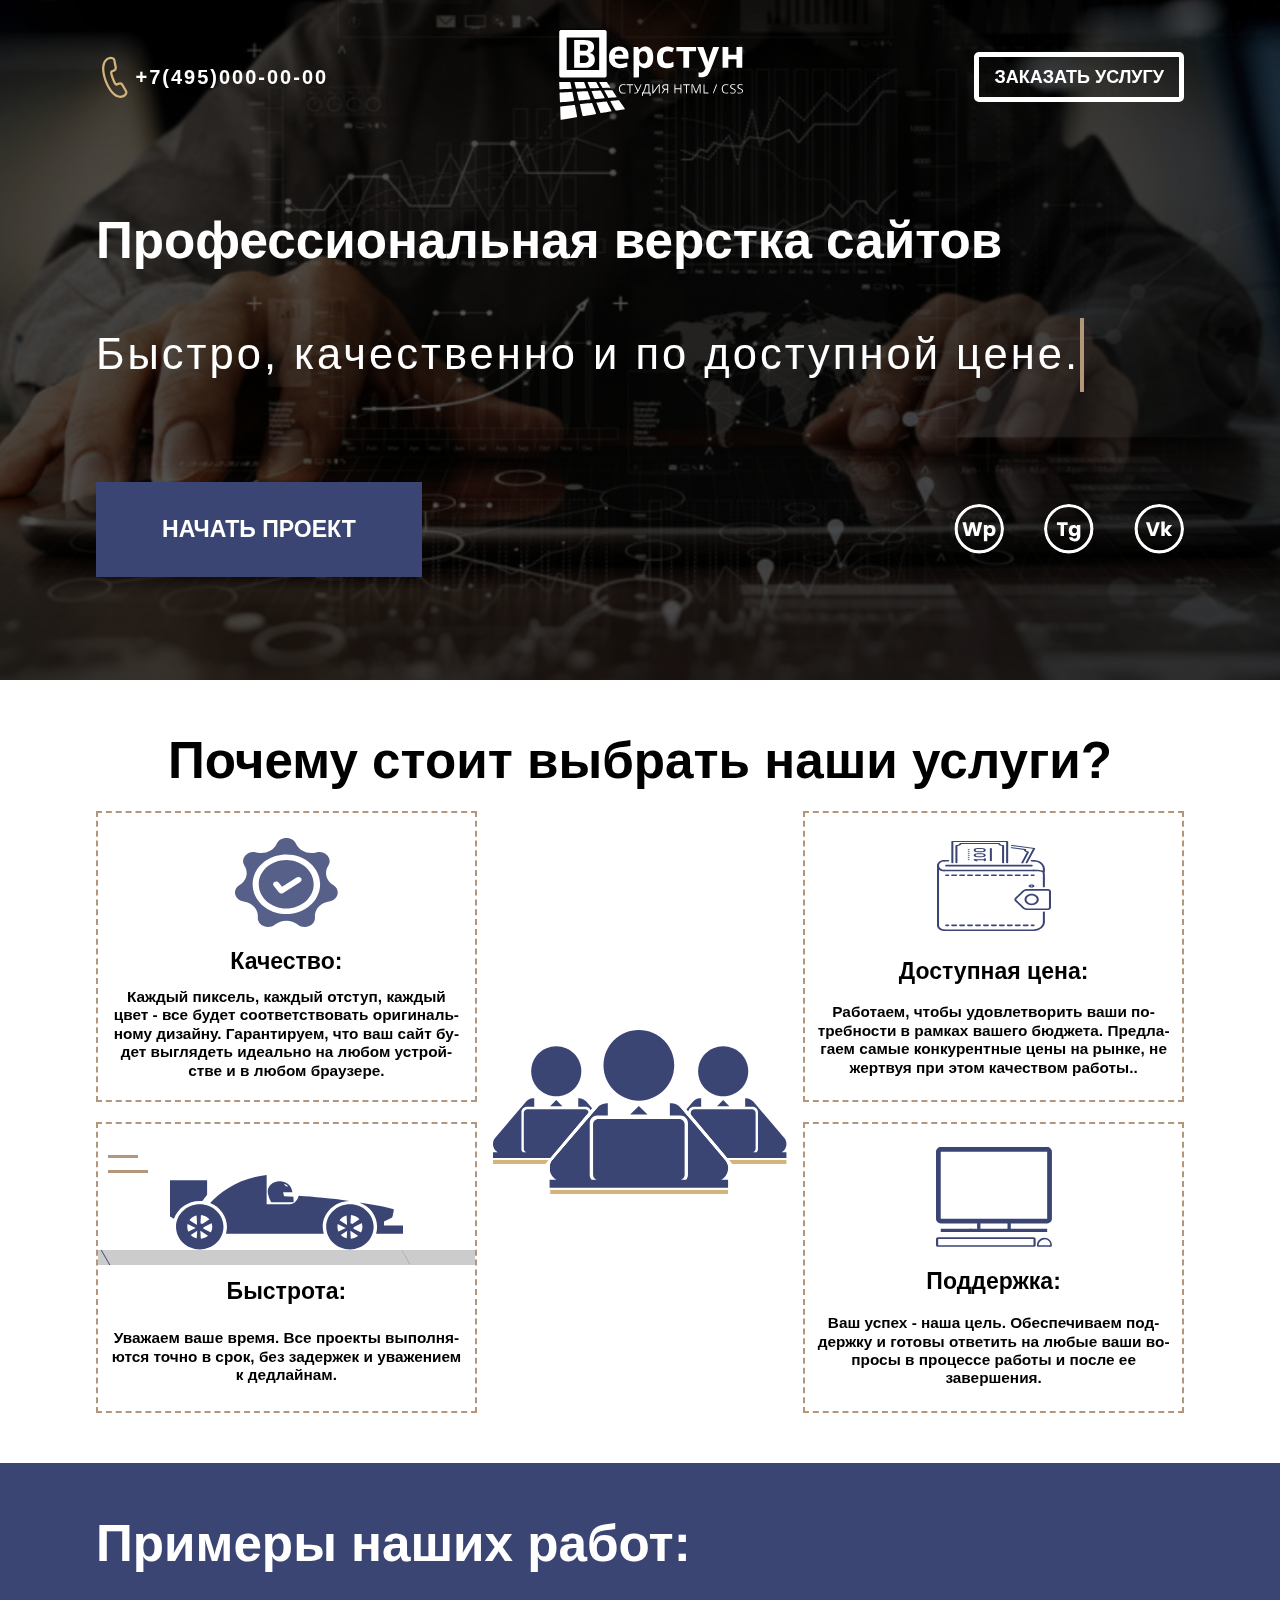
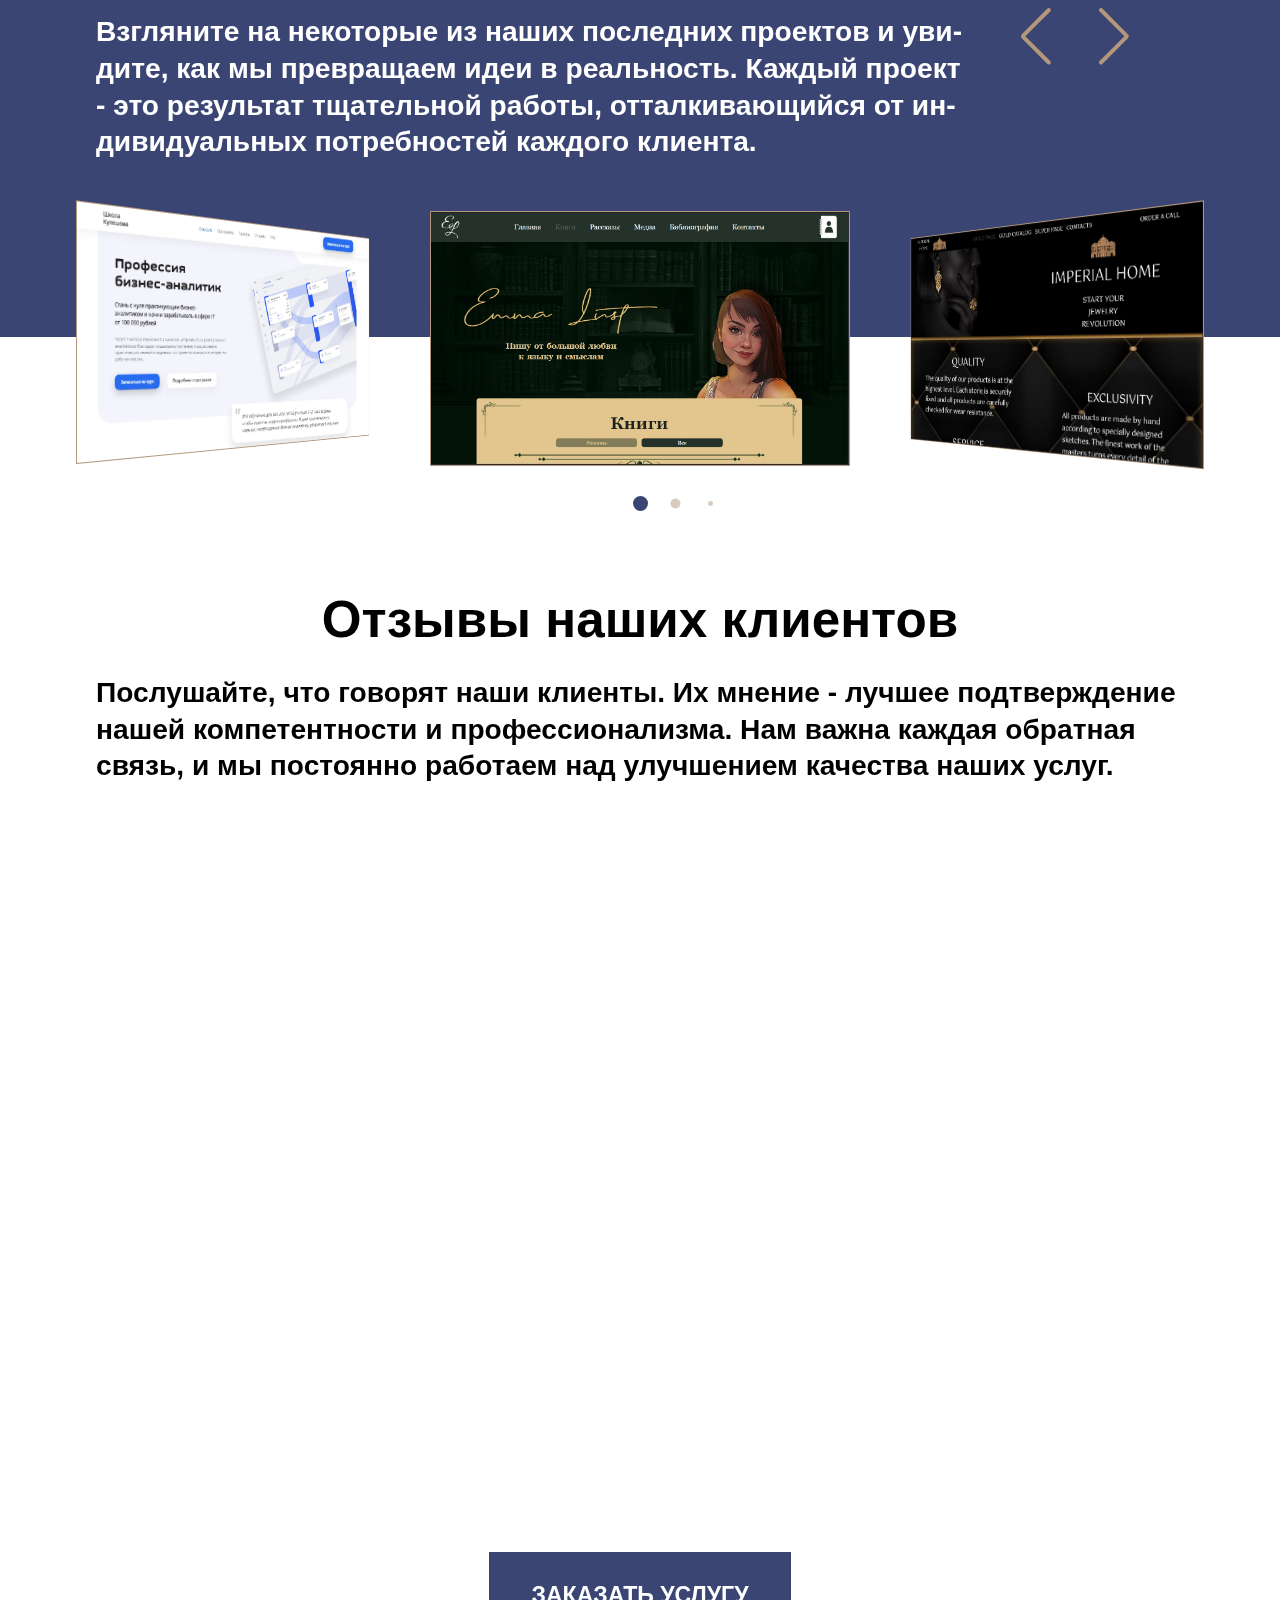
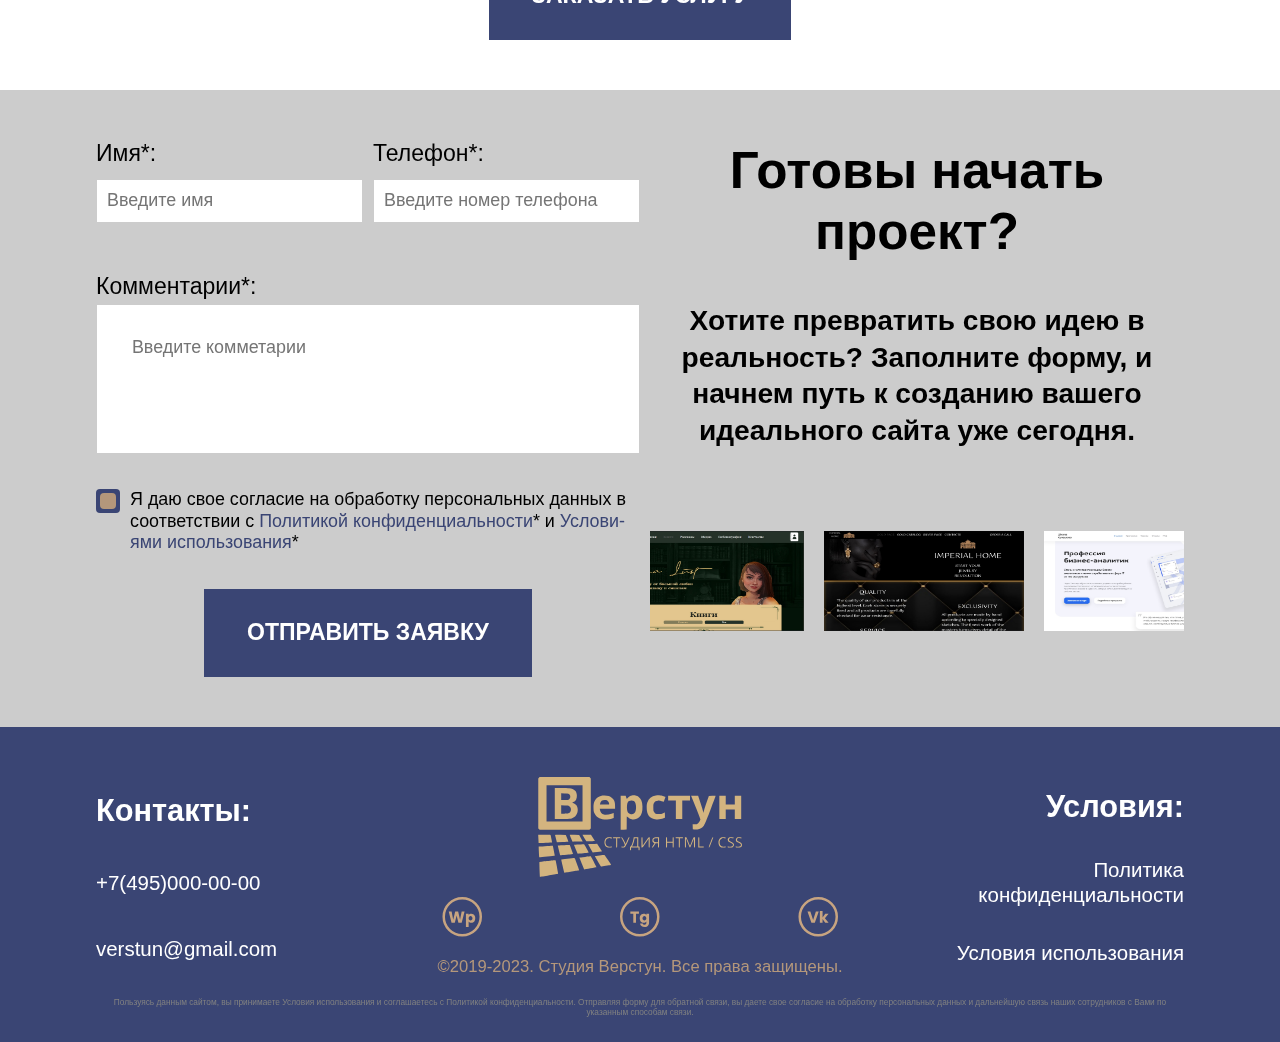
==== commit d0460b22: "42" ====
--- a/index.html
+++ b/index.html
@@ -266,25 +266,25 @@
 
         <!--'name'-->
         <label for="name" class="form-block__name">Имя*:
-            <input type="text" placeholder="Введите имя" id="name" name="name" required>
+            <input type="text" placeholder="Введите имя" id="name" name="name" tabindex="1" required>
             <div class="form-block__massage-err name-err"></div>
         </label>
         <!--'phone'-->
         <label for="phone" class="form-block__phone">Телефон*:
-            <input type="phone" placeholder="Введите номер телефона" id="phone" name="phone" required>
+            <input type="tel" placeholder="Введите номер телефона" id="phone" name="phone" tabindex="2" required>
             <div class="form-block__massage-err phone-err"></div>
         </label>
         <!--'comment'-->
         <label for="comment" class="form-block__comment">Комментарии*:
             <textarea name="comment" id="comment" cols="30" rows="10" placeholder="
      Введите комметарии
-      " required></textarea>
+      " tabindex="3" required></textarea>
             <div class="form-block__massage-err massage-err"></div>
         </label>
         <!--'чекбокс'-->
         <div class="form-block__checkbox">
 
-            <input id="formAgreement" checked type="checkbox" name="agreement" class="form-block__checkbox-input">
+            <input id="formAgreement" checked type="checkbox" name="agreement" class="form-block__checkbox-input" tabindex="4">
             <label for="formAgreement" class="form-block__checkbox-label">
                 <span>Я даю свое согласие на обработку персональных данных в соответствии с <span
                         class="btn-popup-policy">Политикoй конфиденциальности</span>* и <span
--- a/css/style-index.css
+++ b/css/style-index.css
@@ -55,89 +55,45 @@
   position: relative;
   z-index: 1;
   overflow: hidden;
-  -webkit-transition: all 0.8s ease 0s;
-  -o-transition: all 0.8s ease 0s;
-  transition: all 0.8s ease 0s;
-  /*------ТЕКСТ КНОПКИ--------*/
-  /*---------ВОЛНЫ-------*/ }
+  /*------ТЕКСТ КНОПКИ--------*/ }
   .wave-btn:hover {
     -webkit-box-shadow: 0 0 40px #b4977b;
-    box-shadow: 0 0 40px #b4977b;
-    /**/
-    -webkit-transition: all 0.8s ease 0.2s;
-    -o-transition: all 0.8s ease 0.2s;
-    transition: all 0.8s ease 0.2s; }
+    box-shadow: 0 0 40px #b4977b; }
   .wave-btn__text {
     position: relative;
     z-index: 1;
     text-align: center;
-    /**/
-    -webkit-transition: all 5s ease 0s;
-    -o-transition: all 5s ease 0s;
-    transition: all 5s ease 0s; }
+    -webkit-transition: all 1s ease 0s;
+    -o-transition: all 1s ease 0s;
+    transition: all 1s ease 0s; }
   .wave-btn__waves {
     width: 100% !important;
     height: 100% !important;
     position: absolute;
-    left: 2vw;
-    top: 10vw;
-    /**/
-    -webkit-transition: all 5s ease 0s;
-    -o-transition: all 5s ease 0s;
-    transition: all 5s ease 0s; }
+    left: 0;
+    top: 0; }
     .wave-btn__waves:after, .wave-btn__waves::before {
       content: '';
       position: absolute;
       top: 0px;
-      width: 44vw;
-      height: 44vw;
-      -webkit-transform: translate3d(-50%, 23%, 0) rotate(0deg) scale(1);
-      transform: translate3d(-50%, 23%, 0) rotate(0deg) scale(1); }
+      width: 0%;
+      height: 100%;
+      -webkit-transform: skewX(-30deg);
+      -ms-transform: skewX(-30deg);
+      transform: skewX(-30deg);
+      -webkit-transition: all 0.2s;
+      -o-transition: all 0.2s;
+      transition: all 0.2s; }
     .wave-btn__waves:after {
-      left: 42%;
-      border-radius: 44%;
-      -webkit-animation: waves 4s infinite linear;
-      animation: waves 4s infinite linear; }
+      left: -9.5%;
+      background-color: #b4977b; }
     .wave-btn__waves::before {
-      left: 58%;
-      border-radius: 42%;
-      -webkit-animation: waves 6s infinite linear;
-      animation: waves 6s infinite linear; }
-
-.wave-btn:hover .wave-btn__waves {
-  top: -25vw; }
-
-/*----keyframes HEADER btn-----*/
-@-webkit-keyframes wavesHeader {
-  0% {
-    -webkit-transform: translate3d(-50%, 13%, 0) rotate(0deg) scale(1);
-    transform: translate3d(-50%, 13%, 0) rotate(0deg) scale(1); }
-  100% {
-    -webkit-transform: translate3d(-50%, 13%, 0) rotate(360deg) scale(1);
-    transform: translate3d(-50%, 13%, 0) rotate(360deg) scale(1); } }
-@keyframes wavesHeader {
-  0% {
-    -webkit-transform: translate3d(-50%, 13%, 0) rotate(0deg) scale(1);
-    transform: translate3d(-50%, 13%, 0) rotate(0deg) scale(1); }
-  100% {
-    -webkit-transform: translate3d(-50%, 13%, 0) rotate(360deg) scale(1);
-    transform: translate3d(-50%, 13%, 0) rotate(360deg) scale(1); } }
-
-@-webkit-keyframes waves {
-  0% {
-    -webkit-transform: translate3d(-50%, 23%, 0) rotate(0deg) scale(1);
-    transform: translate3d(-50%, 23%, 0) rotate(0deg) scale(1); }
-  100% {
-    -webkit-transform: translate3d(-50%, 23%, 0) rotate(360deg) scale(1);
-    transform: translate3d(-50%, 23%, 0) rotate(360deg) scale(1); } }
-
-@keyframes waves {
-  0% {
-    -webkit-transform: translate3d(-50%, 23%, 0) rotate(0deg) scale(1);
-    transform: translate3d(-50%, 23%, 0) rotate(0deg) scale(1); }
-  100% {
-    -webkit-transform: translate3d(-50%, 23%, 0) rotate(360deg) scale(1);
-    transform: translate3d(-50%, 23%, 0) rotate(360deg) scale(1); } }
+      right: -9.5%;
+      background-color: #b4977b; }
+
+.wave-btn:hover .wave-btn__waves::before,
+.wave-btn:hover .wave-btn__waves::after {
+  width: 60%; }
 
 /*--Анимация-выделения-кнопки(напоминалка)--*/
 .line-btn {
@@ -423,8 +379,7 @@
     height: -webkit-max-content;
     height: -moz-max-content;
     height: max-content;
-    /*------ТЕКСТ КНОПКИ--------*/
-    /*---------ВОЛНЫ-------*/ }
+    /*------ТЕКСТ КНОПКИ--------*/ }
     .btn-blue-middle .wave-btn:hover {
       -webkit-box-shadow: 0 0 10px 1px #b4977b;
       box-shadow: 0 0 10px 1px #b4977b; }
@@ -440,21 +395,6 @@
       font-family: "Open Sans", sans-serif;
       color: white;
       text-transform: uppercase; }
-    .btn-blue-middle .wave-btn__waves {
-      width: 280px;
-      height: 280px;
-      /**/
-      -webkit-transition: all 4.3s ease 0s;
-      -o-transition: all 4.3s ease 0s;
-      transition: all 4.3s ease 0s; }
-      .btn-blue-middle .wave-btn__waves:after {
-        background-color: #b4977b;
-        -webkit-animation: waves 4s infinite linear;
-        animation: waves 4s infinite linear; }
-      .btn-blue-middle .wave-btn__waves::before {
-        background-color: rgba(211, 180, 127, 0.566);
-        -webkit-animation: waves 6s infinite linear;
-        animation: waves 6s infinite linear; }
 
 /*----MEDIA----*/
 /*-----общие-стили----*/
@@ -477,18 +417,13 @@
   .btn-blue-middle {
     margin: 25px auto 0px; }
     .btn-blue-middle .wave-btn {
-      /*------ТЕКСТ КНОПКИ--------*/
-      /*---------ВОЛНЫ-------*/ }
+      /*------ТЕКСТ КНОПКИ--------*/ }
       .btn-blue-middle .wave-btn__text {
         font-size: 1.8vw;
         font-weight: 700;
         line-height: 120%;
         font-style: normal;
-        font-family: "Open Sans", sans-serif; }
-      .btn-blue-middle .wave-btn__waves {
-        -webkit-transition: all 4.3s ease 0s;
-        -o-transition: all 4.3s ease 0s;
-        transition: all 4.3s ease 0s; } }
+        font-family: "Open Sans", sans-serif; } }
 
 @media (max-width: 1024px) {
   .container {
@@ -659,14 +594,8 @@
         font-family: "Open Sans", sans-serif;
         color: white;
         text-transform: uppercase; }
-      .header__btn .wave-btn__waves:after {
-        background-color: white;
-        -webkit-animation: wavesHeader 4s infinite linear;
-        animation: wavesHeader 4s infinite linear; }
-      .header__btn .wave-btn__waves::before {
-        background-color: rgba(255, 255, 255, 0.6);
-        -webkit-animation: wavesHeader 6s infinite linear;
-        animation: wavesHeader 6s infinite linear; }
+      .header__btn .wave-btn__waves:after, .header__btn .wave-btn__waves::before {
+        background-color: white; }
 
 /*----MEDIA----*/
 @media (max-width: 1600px) {
@@ -979,8 +908,7 @@
     .service-block__btn .wave-btn {
       width: 100%;
       height: 100%;
-      /*------ТЕКСТ КНОПКИ--------*/
-      /*---------ВОЛНЫ-------*/ }
+      /*------ТЕКСТ КНОПКИ--------*/ }
       .service-block__btn .wave-btn:hover {
         -webkit-box-shadow: 0 0 10px 1px #b4977b;
         box-shadow: 0 0 10px 1px #b4977b; }
@@ -996,21 +924,6 @@
         font-family: "Open Sans", sans-serif;
         color: white;
         text-transform: uppercase; }
-      .service-block__btn .wave-btn__waves {
-        width: 280px;
-        height: 280px;
-        /**/
-        -webkit-transition: all 4.3s ease 0s;
-        -o-transition: all 4.3s ease 0s;
-        transition: all 4.3s ease 0s; }
-        .service-block__btn .wave-btn__waves:after {
-          background-color: #b4977b;
-          -webkit-animation: waves 4s infinite linear;
-          animation: waves 4s infinite linear; }
-        .service-block__btn .wave-btn__waves::before {
-          background-color: rgba(211, 180, 127, 0.566);
-          -webkit-animation: waves 6s infinite linear;
-          animation: waves 6s infinite linear; }
   .service-block__social-group {
     display: -webkit-box;
     display: -ms-flexbox;
@@ -1115,28 +1028,7 @@
 
 @media (max-width: 480px) {
   .service-block {
-    background-size: auto 101%;
-    /*
-        &__subtitle {
-            letter-spacing: 1px;
-            margin: 10px 0px 40px;
-            @include fontSize(3.7vw,
-            170%,
-            600);
-            border-right: 2px solid $goldColor;
-        }
-        //----КНОПКА---
-        &__btn {
-            .wave-btn {
-                //------ТЕКСТ КНОПКИ--------
-                &__text {
-                    padding: 2.3vw 4.6vw;
-                    @include fontSize(2.8vw,
-                    120%,
-                    700);
-                }
-            }
-        }*/ }
+    background-size: auto 101%; }
     .service-block__container {
       padding-top: 106px;
       padding-bottom: 25px !important; }
@@ -1153,52 +1045,6 @@
       width: 25px;
       height: 25px; } }
 
-/*
- .service-block {
-    //--контейнер с контентом--
-    &__container {
-      @include wiHe(85%, max-content);
-      padding: 150px 0 50px;
-    }
-    //--заголовок--
-    &__title {
-      margin-top: 50px;
-      @include fontSize(84px, 94px, 900);
-    }
-    //--подзаголовок--
-    &__subtitle {
-      margin: 70px 0px 110px;
-      @include fontSize(66px, 80px, 500);
-    }
-    //обертка кнопок
-    &__btn-group {
-      @include flexSpBeCent;
-    }
-    //----КНОПКА---
-    &__btn {
-      @include wiHe(400px, 130px);
-      .wave-btn {
-        //------ТЕКСТ КНОПКИ------
-        &__text {
-          @include fontSize(30px, 30px, 700);
-        }
-        //---------ВОЛНЫ---
-        &__waves {
-          @include wiHe(280px, 280px);
-          transition: all 4.3s ease 0s;
-        }
-      }
-    }
-    //група ссылок на соц сети
-    &__social-group {
-      gap: 60px;
-    }
-    //ссылки на соц сети
-    &__link {
-      @include wiHe(70px, 70px);
-    }
-  }
-  */
 /*------2-БЛОК----*/
 .advantages-block {
   width: 100%;
@@ -1469,10 +1315,11 @@
     width: auto;
     height: 75%; }
   .fast::after, .fast::before {
-    content: '∗';
+    content: '';
     position: absolute;
-    height: 28%;
-    font-size: 550%;
+    width: auto;
+    height: 30px;
+    width: 30px;
     display: -ms-grid;
     display: grid;
     -webkit-box-pack: center;
@@ -1480,15 +1327,18 @@
     justify-content: center;
     -ms-flex-line-pack: center;
     align-content: center;
-    color: #3a4574;
-    bottom: 10.4%;
+    bottom: 7.0%;
     left: 50%;
+    background-image: url("../img/wheel.svg");
+    background-repeat: no-repeat;
+    background-size: 100% 100%;
+    background-position: center;
     -webkit-animation: wheel 0.6s infinite linear;
     animation: wheel 0.6s infinite linear; }
   .fast::before {
-    margin-left: -108.5px; }
+    margin-left: -102px; }
   .fast::after {
-    margin-left: 42.6px; }
+    margin-left: 48px; }
 
 @-webkit-keyframes wheel {
   0% {
@@ -1702,13 +1552,14 @@
   .money {
     margin-left: -28px; }
   .fast::after, .fast::before {
-    font-size: 400%;
-    bottom: 6;
+    width: 25px;
+    height: 25px;
+    bottom: 5%;
     left: 50%; }
   .fast::before {
-    margin-left: -76.4px; }
+    margin-left: -72.8px; }
   .fast::after {
-    margin-left: 29.1px; }
+    margin-left: 32.1px; }
   .line-fast {
     height: 2px;
     width: 20px; }
@@ -1759,12 +1610,13 @@
   .money {
     margin-left: -18px; }
   .fast::after, .fast::before {
-    font-size: 250%;
-    bottom: 9%; }
+    width: 15px;
+    height: 15px;
+    bottom: 8%; }
   .fast::before {
-    margin-left: -52.8px; }
+    margin-left: -51px; }
   .fast::after {
-    margin-left: 22px; }
+    margin-left: 24px; }
   .line-fast {
     height: 2px;
     width: 20px; }
@@ -1775,27 +1627,18 @@
     height: 60%; } }
 
 @media (max-width: 480px) {
-  .advantages-block {
-    /*
-        &__people-img {
-            margin-top: 0px;
-            img {
-                width: 30%;
-                margin: auto;
-            }
-        }*/ }
-    .advantages-block__container {
-      grid-template-areas: 'title  ' 'card-1' 'card-2' 'card-3' 'card-4' 'img';
-      -ms-grid-columns: 1fr;
-      grid-template-columns: 1fr;
-      -ms-grid-rows: max-content 10px 1fr 10px 1fr 10px 1fr 10px 1fr 10px max-content;
-      grid-template-rows: -webkit-max-content 1fr 1fr 1fr 1fr -webkit-max-content;
-      grid-template-rows: max-content 1fr 1fr 1fr 1fr max-content;
-      row-gap: 10px;
-      -webkit-column-gap: unset;
-      column-gap: unset; }
-    .advantages-block__title {
-      margin-bottom: 10px; }
+  .advantages-block__container {
+    grid-template-areas: 'title  ' 'card-1' 'card-2' 'card-3' 'card-4' 'img';
+    -ms-grid-columns: 1fr;
+    grid-template-columns: 1fr;
+    -ms-grid-rows: max-content 10px 1fr 10px 1fr 10px 1fr 10px 1fr 10px max-content;
+    grid-template-rows: -webkit-max-content 1fr 1fr 1fr 1fr -webkit-max-content;
+    grid-template-rows: max-content 1fr 1fr 1fr 1fr max-content;
+    row-gap: 10px;
+    -webkit-column-gap: unset;
+    column-gap: unset; }
+  .advantages-block__title {
+    margin-bottom: 10px; }
   .card-advantages {
     gap: 2px;
     padding: 5px; }
@@ -1814,25 +1657,25 @@
       font-family: "Open Sans", sans-serif; }
     .card-advantages__string {
       bottom: -7%; }
-    .advantages-block__title {
+  .advantages-block__title {
     -ms-grid-row: 1;
     -ms-grid-column: 1;
     -ms-grid-column-span: 1; }
-    .advantages-block__people-img {
+  .advantages-block__people-img {
     -ms-grid-row: 11;
     -ms-grid-row-span: 1;
     -ms-grid-column: 1;
     -ms-grid-column-span: 1; }
-    .card-advantages-1 {
+  .card-advantages-1 {
     -ms-grid-row: 3;
     -ms-grid-column: 1; }
-    .card-advantages-2 {
+  .card-advantages-2 {
     -ms-grid-row: 5;
     -ms-grid-column: 1; }
-    .card-advantages-3 {
+  .card-advantages-3 {
     -ms-grid-row: 7;
     -ms-grid-column: 1; }
-    .card-advantages-4 {
+  .card-advantages-4 {
     -ms-grid-row: 9;
     -ms-grid-column: 1; } }
 
@@ -2073,8 +1916,7 @@
   width: 100%;
   margin-top: -2px;
   background-color: white;
-  /*--заголовок*/
-  /*----КНОПКА---*/ }
+  /*--заголовок*/ }
   .reviews-block__container {
     display: -webkit-box;
     display: -ms-flexbox;
@@ -2176,7 +2018,7 @@
     height: 50px; }
   .review__text {
     font-size: 2.5vw;
-    font-weight: 100;
+    font-weight: 300;
     line-height: 120%;
     font-style: normal;
     font-family: "Open Sans", sans-serif; } }
@@ -2194,7 +2036,7 @@
       height: 40px; }
     .review__text {
       font-size: 3vw;
-      font-weight: 100;
+      font-weight: 300;
       line-height: 120%;
       font-style: normal;
       font-family: "Open Sans", sans-serif; } }
@@ -2403,7 +2245,7 @@
     -ms-grid-column-span: 3; } }
 
 @media (max-width: 480px){
-    .form-block__title {
+  .form-block__title {
     -ms-grid-row: 1;
     -ms-grid-column: 1;
     -ms-grid-column-span: 1; } }
